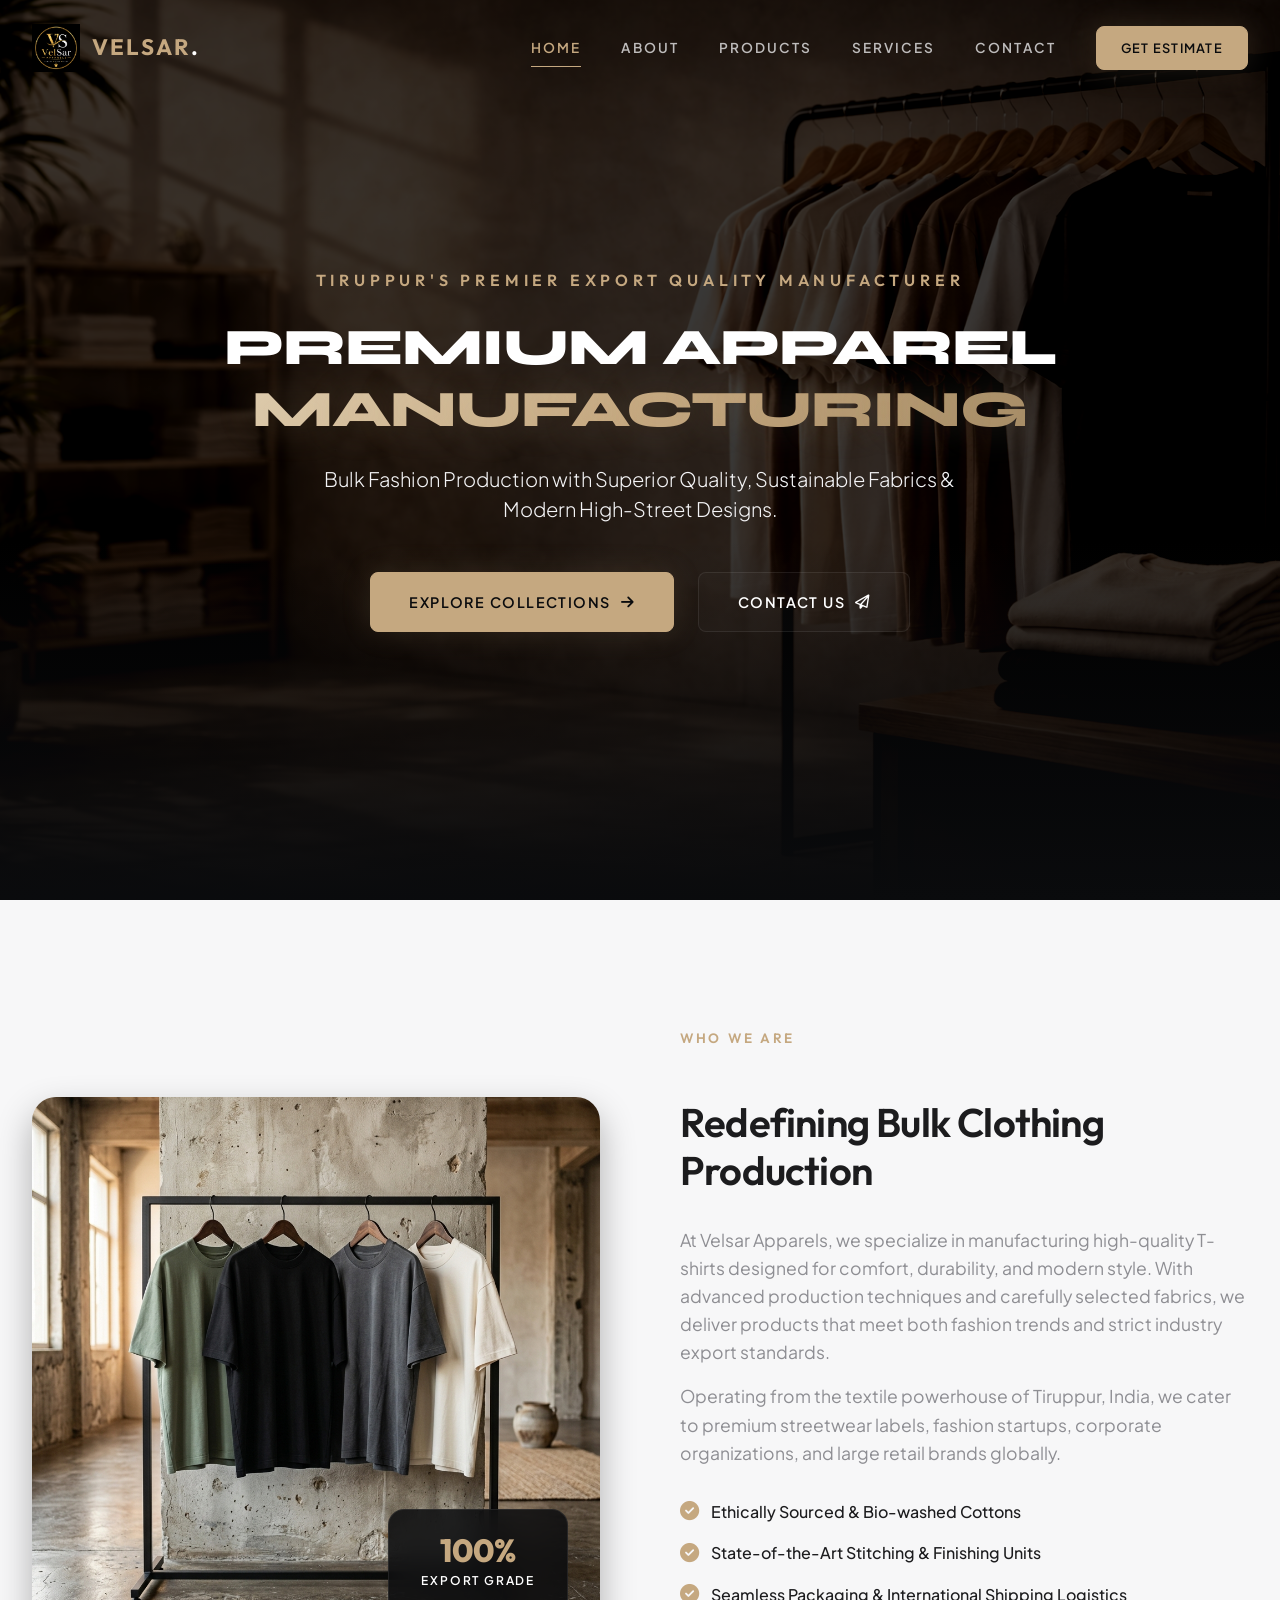
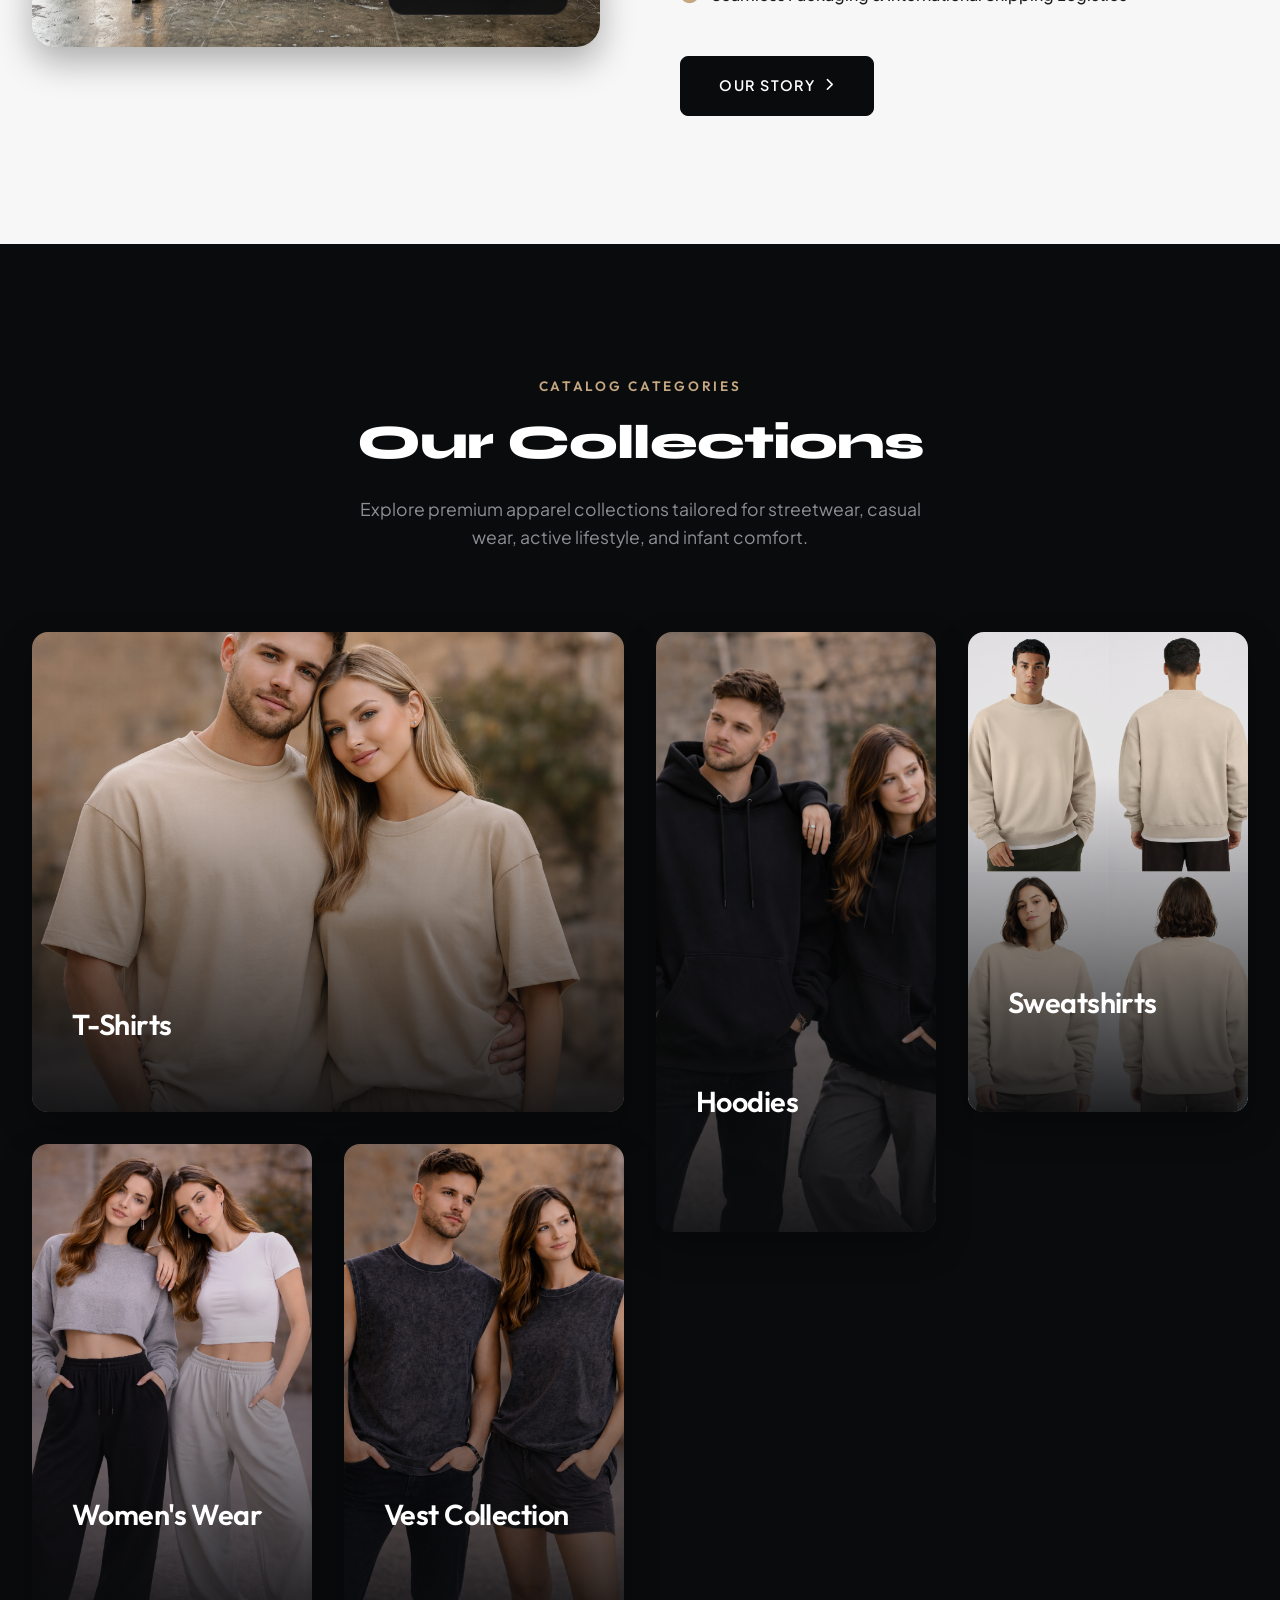
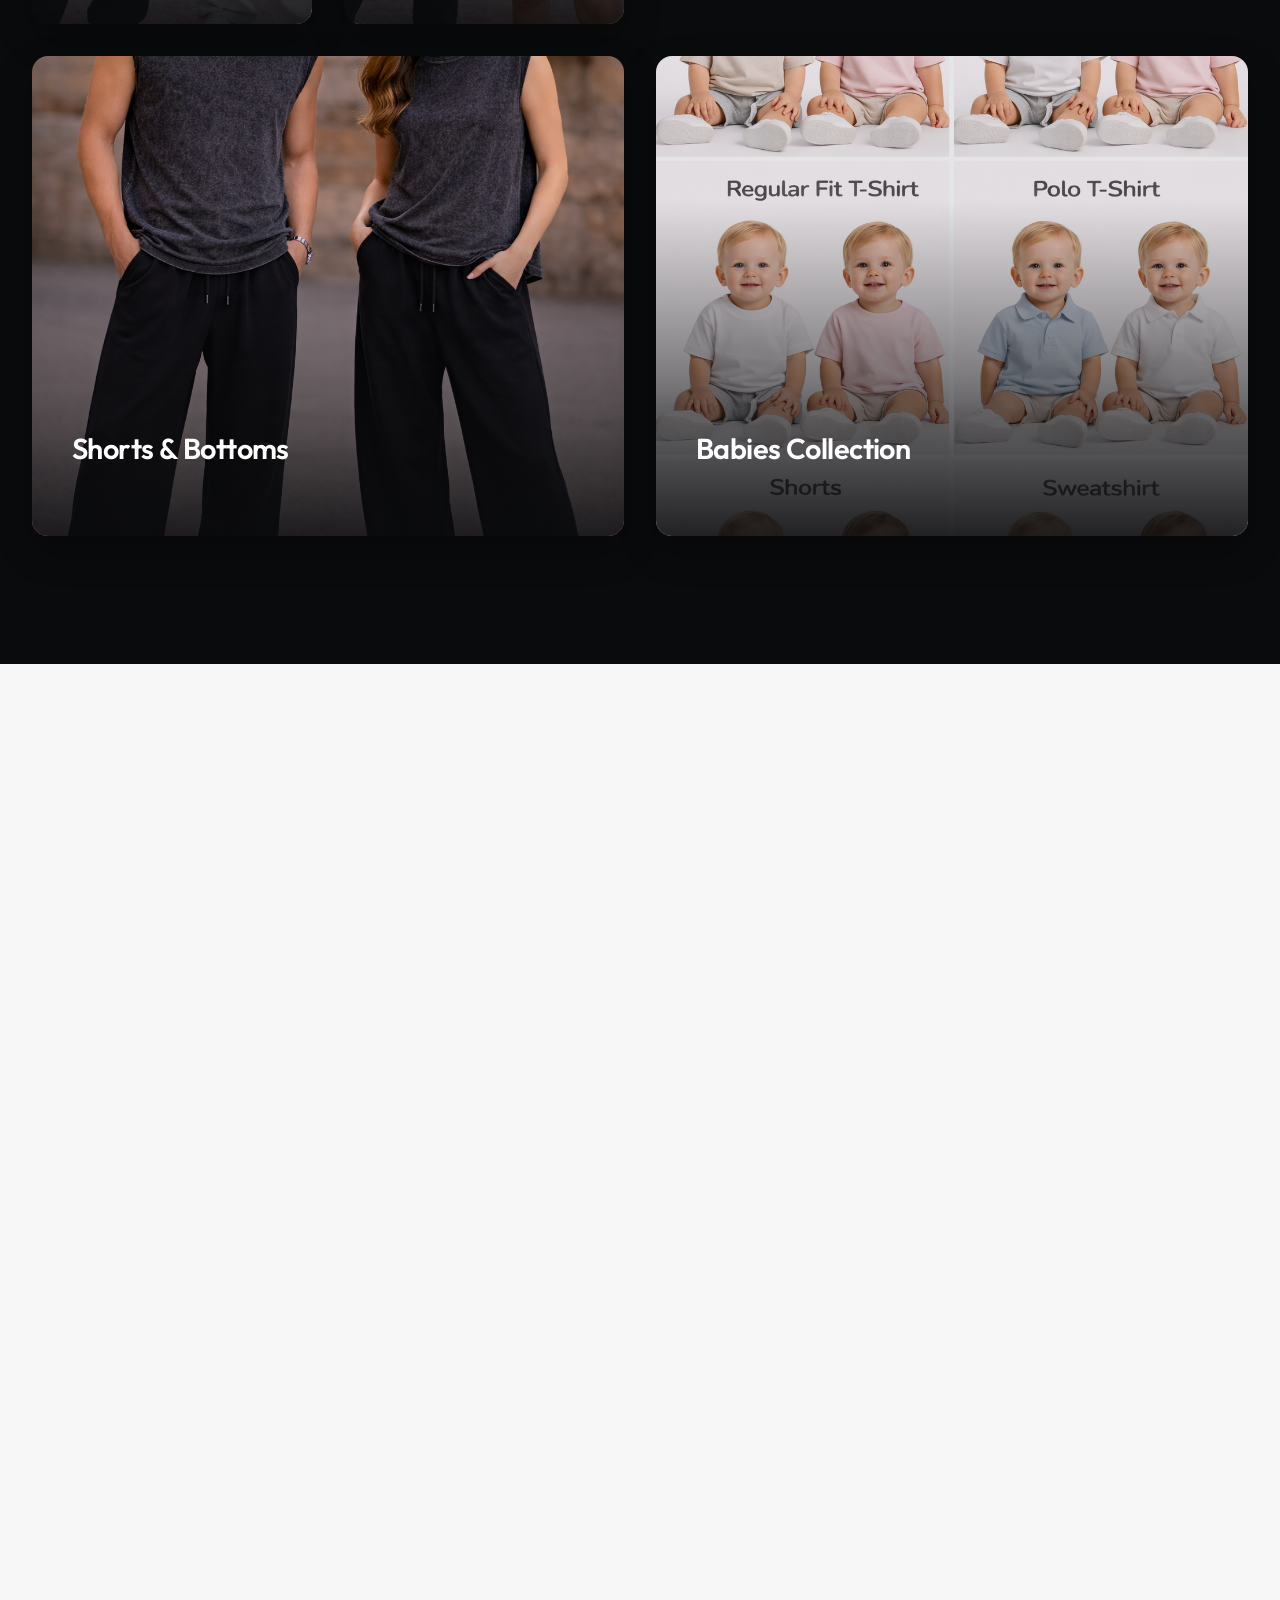
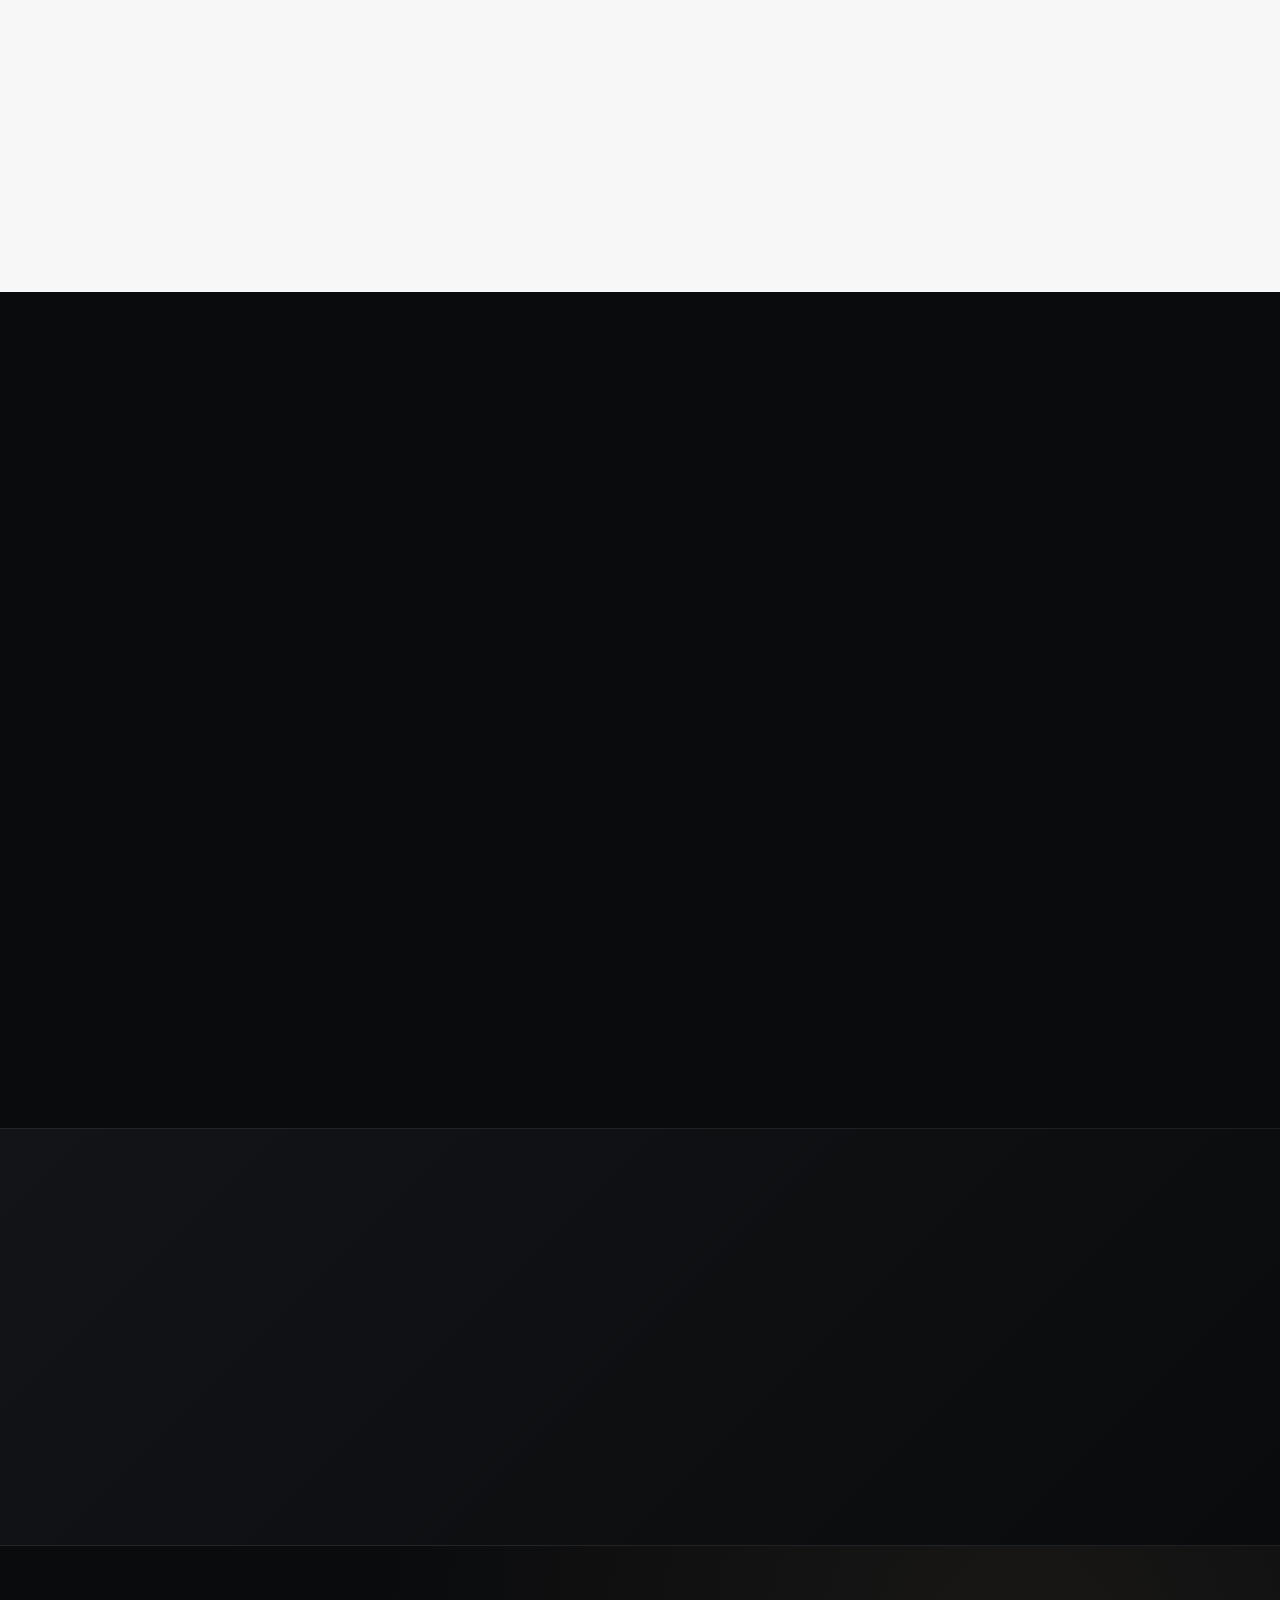
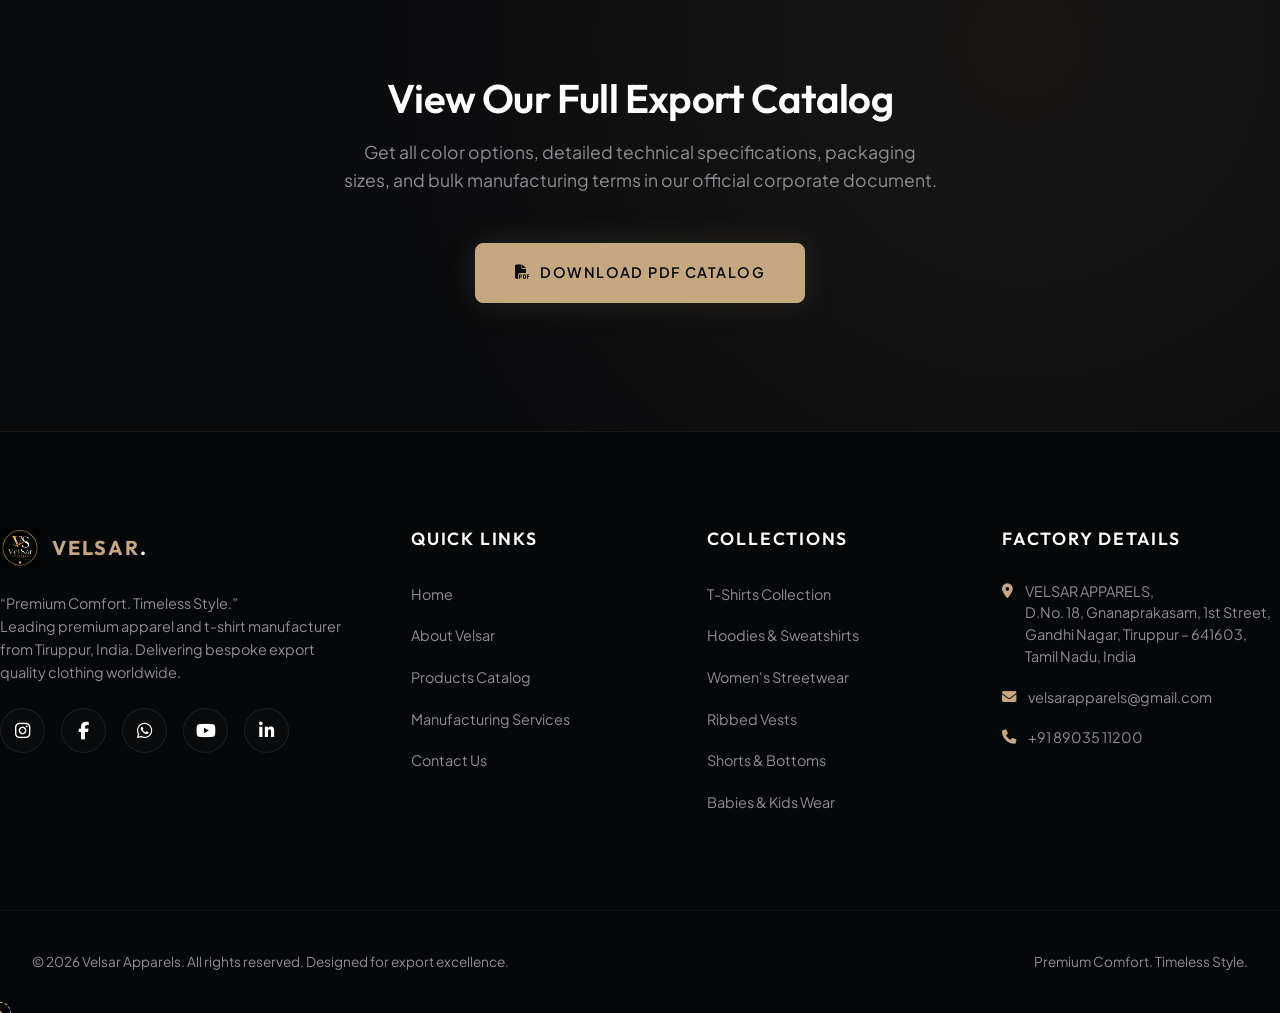
==== index.html @ ad9260f4 "Update precise Google Maps coordinates, embed custom maps pin, and inject LocalBusiness JSON-LD stru" ====
<!DOCTYPE html>
<html lang="en">
<head>
  <meta charset="UTF-8">
  <meta name="viewport" content="width=device-width, initial-scale=1.0">
  <title>Velsar Apparels | Premium T-Shirt & Apparel Manufacturer Tiruppur</title>
  <!-- SEO Meta Tags -->
  <meta name="description" content="Velsar Apparels is a premium apparel and T-Shirt manufacturer located at Gandhi Nagar, Tiruppur, India. High-quality custom clothing manufacturing, bulk streetwear, and export garments from our Tiruppur factory floor at D.No. 18, Gnanaprakasam, 1st Street.">
  <meta name="keywords" content="Velsar Apparels, apparel manufacturer Tiruppur, Gandhi Nagar Tiruppur garment factory, Gnanaprakasam 1st Street clothing production, custom t-shirt manufacturer, bulk clothing production, garment export India, streetwear manufacturer, corporate uniforms">
  
  <!-- OpenGraph Social SEO Meta Tags -->
  <meta property="og:title" content="Velsar Apparels | Premium T-Shirt & Apparel Manufacturer Tiruppur">
  <meta property="og:description" content="Velsar Apparels is a premium apparel and T-Shirt manufacturer located at D.No. 18, Gnanaprakasam, 1st Street, Gandhi Nagar, Tiruppur, Tamil Nadu. Specializing in custom clothing manufacturing, bulk streetwear, and export-grade garments.">
  <meta property="og:type" content="website">
  <meta property="og:url" content="https://velsarapparels.com/index.html">
  <meta property="og:image" content="Logo.png">
  <meta property="og:site_name" content="Velsar Apparels">
  <!-- Twitter Card properties -->
  <meta name="twitter:card" content="summary_large_image">
  <meta name="twitter:title" content="Velsar Apparels | Premium T-Shirt & Apparel Manufacturer Tiruppur">
  <meta name="twitter:description" content="Premium T-Shirt & Apparel Manufacturer in Gandhi Nagar, Tiruppur, Tamil Nadu, India. Specializing in bulk streetwear, custom corporate wear, and worldwide exports.">
  <meta name="twitter:image" content="Logo.png">
  
  <!-- Favicon placeholder (can be updated to Logo.png) -->
  <link rel="icon" type="image/png" href="Logo.png">
  
  <!-- FontAwesome Icons -->
  <link rel="stylesheet" href="https://cdnjs.cloudflare.com/ajax/libs/font-awesome/6.4.0/css/all.min.css">
  
  <!-- Master Stylesheet -->
  <link rel="stylesheet" href="style.css">
  <!-- Structured Local Business Data for High Search Friendliness -->
  <script type="application/ld+json">
  {
    "@context": "https://schema.org",
    "@type": "ClothingStore",
    "name": "Velsar Apparels",
    "image": "https://velsarapparels.com/Logo.png",
    "@id": "https://velsarapparels.com/#store",
    "url": "https://velsarapparels.com",
    "telephone": "+918903511200",
    "priceRange": "$$",
    "address": {
      "@type": "PostalAddress",
      "streetAddress": "D.No. 18, Gnanaprakasam, 1st Street, Gandhi Nagar",
      "addressLocality": "Tiruppur",
      "addressRegion": "Tamil Nadu",
      "postalCode": "641603",
      "addressCountry": "IN"
    },
    "geo": {
      "@type": "GeoCoordinates",
      "latitude": 11.115169,
      "longitude": 77.323784
    },
    "openingHoursSpecification": {
      "@type": "OpeningHoursSpecification",
      "dayOfWeek": [
        "Monday",
        "Tuesday",
        "Wednesday",
        "Thursday",
        "Friday",
        "Saturday"
      ],
      "opens": "09:00",
      "closes": "19:00"
    }
  }
  </script>
</head>
<body>

  <!-- 1. FULL-SCREEN PRELOADER -->
  <div id="preloader">
    <div class="preloader-panel p-top-left"></div>
    <div class="preloader-panel p-top-right"></div>
    <div class="preloader-panel p-bottom-left"></div>
    <div class="preloader-panel p-bottom-right"></div>
    <div class="preloader-content">
      <div class="scissor-loader-container">
        <div class="stitch-line"></div>
        <div class="scissor-wrapper">
          <svg class="loader-scissor-svg" viewBox="0 0 100 100" width="80" height="80">
            <g class="scissor-group">
              <!-- Top Blade with loop -->
              <g class="blade-top">
                <path d="M 10 50 L 80 40 L 90 43 L 80 46 Z" fill="var(--accent)" />
                <circle cx="20" cy="65" r="10" stroke="var(--accent)" stroke-width="3" fill="none" />
                <path d="M 20 55 L 10 50" stroke="var(--accent)" stroke-width="3" />
              </g>
              <!-- Bottom Blade with loop -->
              <g class="blade-bottom">
                <path d="M 10 50 L 80 60 L 90 57 L 80 54 Z" fill="var(--accent)" />
                <circle cx="20" cy="35" r="10" stroke="var(--accent)" stroke-width="3" fill="none" />
                <path d="M 20 45 L 10 50" stroke="var(--accent)" stroke-width="3" />
              </g>
              <!-- Joint screw -->
              <circle cx="45" cy="50" r="3" fill="#fff" />
            </g>
          </svg>
        </div>
      </div>
      <div class="loader-text">Velsar Apparels</div>
    </div>
  </div>

  <!-- 2. STICKY GLASSMORPHISM NAVBAR -->
  <header class="header">
    <div class="container navbar">
      <a href="index.html" class="logo-container" id="nav-logo-link">
        <img class="logo-img" src="Logo.png" alt="Velsar Apparels Logo">
        <span class="logo-text">VELSAR<span>.</span></span>
      </a>
      
      <!-- Nav Menu Center/Right -->
      <nav class="nav-menu" id="navigation-drawer">
        <a href="index.html" class="nav-link">Home</a>
        <a href="about.html" class="nav-link">About</a>
        <a href="products.html" class="nav-link">Products</a>
        <a href="services.html" class="nav-link">Services</a>
        <a href="contact.html" class="nav-link">Contact</a>
        <div class="nav-cta">
          <a href="contact.html" class="btn btn-primary">Get Estimate</a>
        </div>
      </nav>
      
      <!-- Hamburger Menu for Mobile -->
      <button class="hamburger" aria-label="Toggle Navigation menu" id="hamburger-menu-btn">
        <span></span>
        <span></span>
        <span></span>
      </button>
    </div>
  </header>

  <!-- 3. HERO SECTION -->
  <section class="hero" id="home-hero">
    <div class="hero-bg"></div>
    <div class="hero-overlay"></div>
    
    <div class="container hero-content-wrapper">
      <span class="hero-tag">Tiruppur's Premier Export Quality Manufacturer</span>
      <h1 class="hero-title">
        <span class="hero-line reveal-line-1">Premium Apparel</span>
        <span class="hero-line reveal-line-2 accent-glow">Manufacturing</span>
      </h1>
      <p class="hero-desc">Bulk Fashion Production with Superior Quality, Sustainable Fabrics & Modern High-Street Designs.</p>
      
      <div class="hero-buttons">
        <a href="products.html" class="btn btn-primary">Explore Collections <i class="fas fa-arrow-right"></i></a>
        <a href="contact.html" class="btn btn-secondary">Contact Us <i class="far fa-paper-plane"></i></a>
      </div>
    </div>
  </section>

  <!-- 4. COMPANY INTRODUCTION SECTION -->
  <section class="section-padding bg-light-section" id="intro-section">
    <div class="container">
      <div class="intro-grid">
        
        <!-- Left Side Image Slideshow -->
        <div class="intro-image-wrapper reveal reveal-slide-left" id="intro-image-container">
          <div class="slideshow-container">
            <img class="slide-img active" src="Shoot/Fabrics.png" alt="Premium Cottons & Fabrics">
            <img class="slide-img" src="Shoot/Model 1.png" alt="Finished Streetwear Custom Apparels">
            <img class="slide-img" src="Shoot/First Page.png" alt="Velsar Premium Clothing Showcase">
          </div>
          <div class="intro-badge" style="z-index: 10;">
            <div class="intro-badge-num">100%</div>
            <div class="intro-badge-lbl">Export Grade</div>
          </div>
        </div>
        
        <!-- Right Side Text Content -->
        <div class="intro-content reveal reveal-slide-right reveal-delay-2" id="intro-text-container">
          <span class="section-subtitle">Who We Are</span>
          <h2 class="intro-title" style="color: var(--text-dark);">Redefining Bulk Clothing Production</h2>
          <p class="intro-desc">
            At Velsar Apparels, we specialize in manufacturing high-quality T-shirts designed for comfort, durability, and modern style. With advanced production techniques and carefully selected fabrics, we deliver products that meet both fashion trends and strict industry export standards.
          </p>
          <p class="intro-desc" style="margin-top: -1rem;">
            Operating from the textile powerhouse of Tiruppur, India, we cater to premium streetwear labels, fashion startups, corporate organizations, and large retail brands globally.
          </p>
          
          <div class="intro-bullet-list">
            <div class="intro-bullet-item"><i class="fas fa-circle-check"></i> Ethically Sourced & Bio-washed Cottons</div>
            <div class="intro-bullet-item"><i class="fas fa-circle-check"></i> State-of-the-Art Stitching & Finishing Units</div>
            <div class="intro-bullet-item"><i class="fas fa-circle-check"></i> Seamless Packaging & International Shipping Logistics</div>
          </div>
          
          <div style="margin-top: 1rem;">
            <a href="about.html" class="btn btn-light">Our Story <i class="fas fa-chevron-right" style="font-size: 0.8rem;"></i></a>
          </div>
        </div>
        
      </div>
    </div>
  </section>

  <!-- 5. OUR COLLECTIONS SECTION -->
  <section class="section-padding" id="collections-section">
    <div class="container">
      <div class="section-title-wrapper reveal reveal-skew">
        <span class="section-subtitle">Catalog Categories</span>
        <h2 class="section-title">Our Collections</h2>
        <p class="section-desc">Explore premium apparel collections tailored for streetwear, casual wear, active lifestyle, and infant comfort.</p>
      </div>
      
      <div class="collections-grid">
        
        <!-- T-Shirts (Wide card) -->
        <div class="collection-card wide reveal reveal-scale reveal-delay-1" onclick="location.href='products.html?cat=t-shirts'" id="cat-card-tshirts">
          <img class="collection-card-img" src="Shoot/T Shirt Collection.png" alt="T-Shirt Collection">
          <div class="collection-card-overlay">
            <h3 class="collection-card-title">T-Shirts</h3>
            <span class="collection-card-sub">Oversized, Regular Fit, Acid Wash & Polos</span>
          </div>
        </div>
        
        <!-- Hoodies -->
        <div class="collection-card tall reveal reveal-scale reveal-delay-2" onclick="location.href='products.html?cat=hoodies'" id="cat-card-hoodies">
          <img class="collection-card-img" src="Shoot/Hoodies Collection.png" alt="Premium Hoodies">
          <div class="collection-card-overlay">
            <h3 class="collection-card-title">Hoodies</h3>
            <span class="collection-card-sub">Oversized Heavyweight & Zipper Styles</span>
          </div>
        </div>
        
        <!-- Sweatshirts -->
        <div class="collection-card reveal reveal-scale reveal-delay-3" onclick="location.href='products.html?cat=sweatshirts'" id="cat-card-sweatshirts">
          <img class="collection-card-img" src="Shoot/Oversize Sweatshirt.png" alt="Crewneck Sweatshirts">
          <div class="collection-card-overlay">
            <h3 class="collection-card-title">Sweatshirts</h3>
            <span class="collection-card-sub">Oversized French Terry Crewnecks</span>
          </div>
        </div>
        
        <!-- Women's Wear -->
        <div class="collection-card reveal reveal-scale reveal-delay-1" onclick="location.href='products.html?cat=women'" id="cat-card-women">
          <img class="collection-card-img" src="Shoot/Girls Collection.png" alt="Women's High Fashion">
          <div class="collection-card-overlay">
            <h3 class="collection-card-title">Women's Wear</h3>
            <span class="collection-card-sub">Crop Sweatshirts, Tops & Vests</span>
          </div>
        </div>
        
        <!-- Vest Collection -->
        <div class="collection-card reveal reveal-scale reveal-delay-2" onclick="location.href='products.html?cat=vest'" id="cat-card-vest">
          <img class="collection-card-img" src="Shoot/Vest Collection.png" alt="Knit Athletic Vests">
          <div class="collection-card-overlay">
            <h3 class="collection-card-title">Vest Collection</h3>
            <span class="collection-card-sub">Regular Rib & Washed Tank-Tops</span>
          </div>
        </div>
        
        <!-- Shorts & Bottoms -->
        <div class="collection-card wide reveal reveal-scale reveal-delay-3" onclick="location.href='products.html?cat=bottoms'" id="cat-card-bottoms">
          <img class="collection-card-img" src="Shoot/Pant Collection.png" alt="Shorts & Bottoms">
          <div class="collection-card-overlay">
            <h3 class="collection-card-title">Shorts & Bottoms</h3>
            <span class="collection-card-sub">Loopback Terry Shorts & Comfort Joggers</span>
          </div>
        </div>
        
        <!-- Babies Collection (Wide card for balance) -->
        <div class="collection-card wide reveal reveal-scale reveal-delay-1" onclick="location.href='products.html?cat=babies'" id="cat-card-babies">
          <img class="collection-card-img" src="Shoot/Babies Collection.png" alt="Organic Baby Apparel">
          <div class="collection-card-overlay">
            <h3 class="collection-card-title">Babies Collection</h3>
            <span class="collection-card-sub">Hyper-Soft Organic T-Shirts & Shorts</span>
          </div>
        </div>
        
      </div>
    </div>
  </section>

  <!-- 6. WHY VELSAR SECTION -->
  <section class="section-padding bg-light-section" id="why-velsar-section">
    <div class="container">
      <div class="section-title-wrapper reveal reveal-skew">
        <span class="section-subtitle">Manufacturing Strengths</span>
        <h2 class="section-title" style="color: var(--text-dark);">Why Velsar Apparels?</h2>
        <p class="section-desc">We combine advanced technical machinery with highly skilled craftsmanship to offer industry-leading apparel manufacturing.</p>
      </div>
      
      <div class="why-grid">
        
        <!-- Card 1 -->
        <div class="why-card reveal reveal-slide-left reveal-delay-1">
          <div class="why-icon-box"><i class="fas fa-leaf"></i></div>
          <h3 class="why-card-title">Premium Fabric Sourcing</h3>
          <p class="why-card-desc">100% organic cotton, premium carded cotton, and specialty fabric blends built for premium textures and comfort.</p>
        </div>
        
        <!-- Card 2 -->
        <div class="why-card reveal reveal-slide-right reveal-delay-2">
          <div class="why-icon-box"><i class="fas fa-shield-halved"></i></div>
          <h3 class="why-card-title">Strict Quality Checks</h3>
          <p class="why-card-desc">Every piece undergoes visual audits, seam inspections, weight logs, and wash-cycle shrinking metrics.</p>
        </div>
        
        <!-- Card 3 -->
        <div class="why-card reveal reveal-slide-left reveal-delay-3">
          <div class="why-icon-box"><i class="fas fa-boxes-stacked"></i></div>
          <h3 class="why-card-title">Reliable Bulk Production</h3>
          <p class="why-card-desc">Equipped to handle hundreds of thousands of pieces monthly, scaling smoothly to meet extreme bulk client demands.</p>
        </div>
        
        <!-- Card 4 -->
        <div class="why-card reveal reveal-slide-right reveal-delay-4">
          <div class="why-icon-box"><i class="fas fa-tag"></i></div>
          <h3 class="why-card-title">Transparent Pricing</h3>
          <p class="why-card-desc">Direct factory costing structures. Honest metrics with no hidden fees, giving global brands real cost efficiency.</p>
        </div>
        
        <!-- Card 5 -->
        <div class="why-card reveal reveal-slide-left reveal-delay-1">
          <div class="why-icon-box"><i class="far fa-clock"></i></div>
          <h3 class="why-card-title">On-Time Delivery</h3>
          <p class="why-card-desc">Highly optimized production scheduling keeps deadlines locked. Dedicated global logistics support for exports.</p>
        </div>
        
        <!-- Card 6 -->
        <div class="why-card reveal reveal-slide-right reveal-delay-2">
          <div class="why-icon-box"><i class="fas fa-headset"></i></div>
          <h3 class="why-card-title">Strong Customer Support</h3>
          <p class="why-card-desc">Real-time status updates on sample approvals, production progress, and dispatch metrics via chat or call.</p>
        </div>
        
        <!-- Card 7 -->
        <div class="why-card reveal reveal-slide-left reveal-delay-3">
          <div class="why-icon-box"><i class="fas fa-globe"></i></div>
          <h3 class="why-card-title">Export Capability</h3>
          <p class="why-card-desc">Export-certified processes, international customs documentation, packing compliance, and global air/ocean freight.</p>
        </div>
        
        <!-- Card 8 -->
        <div class="why-card reveal reveal-slide-right reveal-delay-4">
          <div class="why-icon-box"><i class="fas fa-scissors"></i></div>
          <h3 class="why-card-title">Custom Manufacturing</h3>
          <p class="why-card-desc">From pattern drafting, special washes, and custom specs to neck tags, woven tags, and customized print designs.</p>
        </div>
        
      </div>
    </div>
  </section>

  <!-- 7. WHO WE WORK WITH SECTION -->
  <section class="section-padding" id="partners-section">
    <div class="container">
      <div class="section-title-wrapper reveal reveal-skew">
        <span class="section-subtitle">Target Industries</span>
        <h2 class="section-title">Who We Work With</h2>
        <p class="section-desc">We serve as the trusted backend production partner for diverse businesses globally, handling supply chains seamlessly.</p>
      </div>
      
      <div class="client-grid">
        
        <!-- Client 1 -->
        <div class="client-card reveal reveal-scale reveal-delay-1">
          <div class="client-icon"><i class="fas fa-shirt"></i></div>
          <h4 class="client-name">Fashion Startups</h4>
          <p class="client-desc">Low MOQ starting options help budding brands launch premium lines with minimal capital.</p>
        </div>
        
        <!-- Client 2 -->
        <div class="client-card reveal reveal-scale reveal-delay-2">
          <div class="client-icon"><i class="fas fa-fire"></i></div>
          <h4 class="client-name">Streetwear Labels</h4>
          <p class="client-desc">Heavy GSM, drop shoulders, boxy streetwear cuts, acid wash finishes, and puff printing finishes.</p>
        </div>
        
        <!-- Client 3 -->
        <div class="client-card reveal reveal-scale reveal-delay-3">
          <div class="client-icon"><i class="fas fa-briefcase"></i></div>
          <h4 class="client-name">Corporate Brands</h4>
          <p class="client-desc">High-grade customized polo t-shirts and uniforms with premium custom embroidery logos.</p>
        </div>
        
        <!-- Client 4 -->
        <div class="client-card reveal reveal-scale reveal-delay-4">
          <div class="client-icon"><i class="fas fa-cart-shopping"></i></div>
          <h4 class="client-name">E-commerce Brands</h4>
          <p class="client-desc">Consistent export standards, barcode compliance, poly-bagged items ready to scan and store.</p>
        </div>
        
        <!-- Client 5 -->
        <div class="client-card reveal reveal-scale reveal-delay-5">
          <div class="client-icon"><i class="fas fa-bag-shopping"></i></div>
          <h4 class="client-name">Merchandise Sellers</h4>
          <p class="client-desc">Band tees, promotional events, retail lines, and customized prints engineered for large volumes.</p>
        </div>
        
        <!-- Client 6 -->
        <div class="client-card reveal reveal-scale reveal-delay-6">
          <div class="client-icon"><i class="fas fa-calendar-check"></i></div>
          <h4 class="client-name">Event Organizers</h4>
          <p class="client-desc">Short turn-around times and batch printing services for corporate marathons, music festivals, and sports events.</p>
        </div>
        
      </div>
    </div>
  </section>

  <!-- 8. STATS COUNTER SECTION -->
  <section class="section-padding stats" id="stats-section">
    <div class="container">
      <div class="stats-grid">
        
        <!-- Stat 1 -->
        <div class="stat-card reveal reveal-scale reveal-delay-1">
          <div class="stat-number" data-target="50" data-suffix="+">0</div>
          <div class="stat-label">Fabric Colours</div>
        </div>
        
        <!-- Stat 2 -->
        <div class="stat-card reveal reveal-scale reveal-delay-2">
          <div class="stat-number" data-target="100" data-suffix=" pcs">0</div>
          <div class="stat-label">MOQ Starting</div>
        </div>
        
        <!-- Stat 3 -->
        <div class="stat-card reveal reveal-scale reveal-delay-3">
          <div class="stat-number" data-target="90" data-suffix="+">0</div>
          <div class="stat-label">French Terry Colours</div>
        </div>
        
        <!-- Stat 4 -->
        <div class="stat-card reveal reveal-scale reveal-delay-4">
          <div class="stat-number" data-target="100" data-suffix="%">0</div>
          <div class="stat-label">Worldwide Shipping</div>
        </div>
        
        <!-- Stat 5 -->
        <div class="stat-card reveal reveal-scale reveal-delay-5">
          <div class="stat-number" data-target="1000" data-suffix="+">0</div>
          <div class="stat-label">Bulk Orders Done</div>
        </div>
        
      </div>
    </div>
  </section>
 
  <!-- 9. DOWNLOAD CATALOG CTA -->
  <section class="section-padding" style="background: radial-gradient(circle at 80% 20%, rgba(197, 168, 128, 0.08) 0%, transparent 60%); text-align: center;">
    <div class="container reveal reveal-skew">
      <h2 style="font-size: 2.5rem; color: var(--text-white); margin-bottom: 1rem;">View Our Full Export Catalog</h2>
      <p style="color: var(--text-muted); max-width: 600px; margin: 0 auto 3rem; font-size: 1.1rem;">
        Get all color options, detailed technical specifications, packaging sizes, and bulk manufacturing terms in our official corporate document.
      </p>
      <a href="Catalog.pdf" download class="btn btn-primary btn-lg">
        <i class="fas fa-file-pdf"></i> Download PDF Catalog
      </a>
    </div>
  </section>

  <!-- 10. SHARED FOOTER -->
  <footer class="footer">
    <div class="container footer-top">
      <div class="footer-grid">
        
        <!-- Col 1: Brand Info -->
        <div class="footer-about">
          <a href="index.html" class="footer-logo-container">
            <img class="footer-logo-img" src="Logo.png" alt="Velsar Footer Logo">
            <span class="footer-logo-text">VELSAR<span>.</span></span>
          </a>
          <p class="footer-desc">
            “Premium Comfort. Timeless Style.”<br>
            Leading premium apparel and t-shirt manufacturer from Tiruppur, India. Delivering bespoke export quality clothing worldwide.
          </p>
          <div class="social-links">
            <a class="social-icon" href="https://instagram.com" target="_blank" aria-label="Instagram profile"><i class="fab fa-instagram"></i></a>
            <a class="social-icon" href="https://facebook.com" target="_blank" aria-label="Facebook page"><i class="fab fa-facebook-f"></i></a>
            <a class="social-icon" href="https://wa.me/918903511200" target="_blank" aria-label="WhatsApp chat"><i class="fab fa-whatsapp"></i></a>
            <a class="social-icon" href="https://youtube.com" target="_blank" aria-label="YouTube channel"><i class="fab fa-youtube"></i></a>
            <a class="social-icon" href="https://linkedin.com" target="_blank" aria-label="LinkedIn page"><i class="fab fa-linkedin-in"></i></a>
          </div>
        </div>
        
        <!-- Col 2: Navigation Links -->
        <div>
          <h4 class="footer-title">Quick Links</h4>
          <ul class="footer-links">
            <li><a href="index.html" class="footer-link">Home</a></li>
            <li><a href="about.html" class="footer-link">About Velsar</a></li>
            <li><a href="products.html" class="footer-link">Products Catalog</a></li>
            <li><a href="services.html" class="footer-link">Manufacturing Services</a></li>
            <li><a href="contact.html" class="footer-link">Contact Us</a></li>
          </ul>
        </div>
        
        <!-- Col 3: Collections links -->
        <div>
          <h4 class="footer-title">Collections</h4>
          <ul class="footer-links">
            <li><a href="products.html?cat=t-shirts" class="footer-link">T-Shirts Collection</a></li>
            <li><a href="products.html?cat=hoodies" class="footer-link">Hoodies & Sweatshirts</a></li>
            <li><a href="products.html?cat=women" class="footer-link">Women's Streetwear</a></li>
            <li><a href="products.html?cat=vest" class="footer-link">Ribbed Vests</a></li>
            <li><a href="products.html?cat=bottoms" class="footer-link">Shorts & Bottoms</a></li>
            <li><a href="products.html?cat=babies" class="footer-link">Babies & Kids Wear</a></li>
          </ul>
        </div>
        
        <!-- Col 4: Contact details -->
        <div>
          <h4 class="footer-title">Factory Details</h4>
          <div class="footer-contact-item">
            <i class="fas fa-location-dot"></i>
            <span>VELSAR APPARELS,<br>D.No. 18, Gnanaprakasam, 1st Street,<br>Gandhi Nagar, Tiruppur – 641603,<br>Tamil Nadu, India</span>
          </div>
          <div class="footer-contact-item">
            <i class="fas fa-envelope"></i>
            <a href="mailto:velsarapparels@gmail.com" style="color: inherit; word-break: break-all;">velsarapparels@gmail.com</a>
          </div>
          <div class="footer-contact-item">
            <i class="fas fa-phone"></i>
            <span>+91 89035 11200</span>
          </div>
        </div>
        
      </div>
    </div>
    
    <!-- Footer bottom copyright -->
    <div class="footer-bottom">
      <div class="container footer-bottom-flex">
        <p>&copy; 2026 Velsar Apparels. All rights reserved. Designed for export excellence.</p>
        <p>Premium Comfort. Timeless Style.</p>
      </div>
    </div>
  </footer>

  <!-- 11. SCROLL-TO-TOP BUTTON -->
  <a class="scroll-top-btn" href="#top" aria-label="Scroll back to top" id="scroll-to-top-button">
    <i class="fas fa-chevron-up"></i>
  </a>

  <!-- Main JavaScript File -->
  <script src="main.js"></script>
</body>
</html>
---- style.css ----
@import url('https://fonts.googleapis.com/css2?family=Syne:wght@700;800&family=Outfit:wght@300;400;500;600;700;800&family=Plus+Jakarta+Sans:wght@300;400;500;600;700&display=swap');

/* --- CUSTOM VARIABLES --- */
:root {
  --primary-dark: #0A0B0D;
  --secondary-dark: #121417;
  --tertiary-dark: #1C1E22;
  --accent: #C5A880;
  --accent-light: #DFCDAF;
  --accent-dark: #A58B65;
  --text-white: #FFFFFF;
  --text-light: #F4F4F6;
  --text-muted: #8E8E93;
  --text-dark: #1C1C1E;
  --text-dark-muted: #636366;
  --light-bg: #F7F7F8;
  --light-card: #FFFFFF;
  
  --border-glass: rgba(255, 255, 255, 0.08);
  --border-light: rgba(0, 0, 0, 0.06);
  --bg-glass: rgba(255, 255, 255, 0.02);
  --bg-glass-active: rgba(255, 255, 255, 0.06);
  
  --font-headings: 'Outfit', sans-serif;
  --font-body: 'Plus Jakarta Sans', sans-serif;
  --font-display: 'Syne', sans-serif;
  
  --transition-smooth: all 0.5s cubic-bezier(0.16, 1, 0.3, 1);
  --transition-fast: all 0.25s ease;
  
  --shadow-subtle: 0 10px 30px rgba(0, 0, 0, 0.03);
  --shadow-card: 0 15px 35px rgba(0, 0, 0, 0.3);
  --shadow-light: 0 10px 40px rgba(0, 0, 0, 0.05);
  --shadow-glow: 0 0 30px rgba(197, 168, 128, 0.15);
  
  --border-radius-sm: 8px;
  --border-radius-md: 16px;
  --border-radius-lg: 24px;
  --border-radius-full: 9999px;
  
  --max-width: 1400px;
}

/* --- RESET & BASE STYLES --- */
*, *::before, *::after {
  box-sizing: border-box;
  margin: 0;
  padding: 0;
}

html {
  scroll-behavior: smooth;
  font-size: 16px;
  -webkit-text-size-adjust: 100%;
}

body {
  background-color: var(--primary-dark);
  color: var(--text-light);
  font-family: var(--font-body);
  line-height: 1.6;
  overflow-x: hidden;
}

h1, h2, h3, h4, h5, h6 {
  font-family: var(--font-headings);
  font-weight: 600;
  letter-spacing: -0.02em;
  line-height: 1.2;
}

a {
  color: inherit;
  text-decoration: none;
  transition: var(--transition-fast);
}

img {
  max-width: 100%;
  height: auto;
  display: block;
  object-fit: cover;
}

button, input, textarea, select {
  font-family: inherit;
  background: none;
  border: none;
  outline: none;
}

ul {
  list-style: none;
}

/* --- SCROLLBAR --- */
::-webkit-scrollbar {
  width: 8px;
}
::-webkit-scrollbar-track {
  background: var(--primary-dark);
}
::-webkit-scrollbar-thumb {
  background: var(--tertiary-dark);
  border-radius: var(--border-radius-full);
  border: 2px solid var(--primary-dark);
}
::-webkit-scrollbar-thumb:hover {
  background: var(--accent);
}

/* --- PRELOADER (Dynamic Sewing Scissor & Quad Fabric Split Transitions) --- */
#preloader {
  position: fixed;
  top: 0;
  left: 0;
  width: 100%;
  height: 100%;
  z-index: 99999;
  display: flex;
  justify-content: center;
  align-items: center;
  flex-direction: column;
  background: transparent;
  pointer-events: none;
  transition: opacity 0.8s ease, visibility 0.8s ease;
}
.preloader-panel {
  position: absolute;
  background: var(--primary-dark);
  z-index: -1;
  transition: transform 1.2s cubic-bezier(0.77, 0, 0.175, 1);
  pointer-events: auto;
}

/* CURTAINS STYLE (Horizontal Seam Split) */
#preloader.style-curtains .p-top-left {
  top: 0;
  left: 0;
  width: 50%;
  height: 100%;
  border-right: 1px dashed rgba(197, 168, 128, 0.12);
}
#preloader.style-curtains .p-top-right {
  top: 0;
  right: 0;
  width: 50%;
  height: 100%;
  border-left: 1px dashed rgba(197, 168, 128, 0.12);
}
#preloader.style-curtains .p-bottom-left,
#preloader.style-curtains .p-bottom-right {
  display: none;
}

/* Curtains Dismissal */
#preloader.style-curtains.active .p-top-left {
  transform: translateX(-100%);
}
#preloader.style-curtains.active .p-top-right {
  transform: translateX(100%);
}

/* CRISS-CROSS STYLE (Diagonal Cutting Shear Split) */
#preloader.style-crisscross .p-top-left {
  top: 0;
  left: 0;
  width: 50%;
  height: 50%;
  border-right: 1px dashed rgba(197, 168, 128, 0.12);
  border-bottom: 1px dashed rgba(197, 168, 128, 0.12);
}
#preloader.style-crisscross .p-top-right {
  top: 0;
  right: 0;
  width: 50%;
  height: 50%;
  border-left: 1px dashed rgba(197, 168, 128, 0.12);
  border-bottom: 1px dashed rgba(197, 168, 128, 0.12);
}
#preloader.style-crisscross .p-bottom-left {
  bottom: 0;
  left: 0;
  width: 50%;
  height: 50%;
  border-right: 1px dashed rgba(197, 168, 128, 0.12);
  border-top: 1px dashed rgba(197, 168, 128, 0.12);
}
#preloader.style-crisscross .p-bottom-right {
  bottom: 0;
  right: 0;
  width: 50%;
  height: 50%;
  border-left: 1px dashed rgba(197, 168, 128, 0.12);
  border-top: 1px dashed rgba(197, 168, 128, 0.12);
}

/* Criss-Cross Dismissal (Slides outwards diagonally with scissor shear tilt!) */
#preloader.style-crisscross.active .p-top-left {
  transform: translate(-100%, -100%) rotate(-5deg);
}
#preloader.style-crisscross.active .p-top-right {
  transform: translate(100%, -100%) rotate(5deg);
}
#preloader.style-crisscross.active .p-bottom-left {
  transform: translate(-100%, 100%) rotate(5deg);
}
#preloader.style-crisscross.active .p-bottom-right {
  transform: translate(100%, 100%) rotate(-5deg);
}

#preloader.active {
  opacity: 0;
  visibility: hidden;
  transition: opacity 0.8s ease 0.5s, visibility 0.8s ease 0.5s;
}

.preloader-content {
  display: flex;
  justify-content: center;
  align-items: center;
  flex-direction: column;
  gap: 20px;
  opacity: 1;
  transition: opacity 0.4s ease;
  z-index: 10;
}
#preloader.active .preloader-content {
  opacity: 0;
}

.scissor-loader-container {
  position: relative;
  width: 300px;
  height: 80px;
  display: flex;
  align-items: center;
  justify-content: flex-start;
}
.stitch-line {
  position: absolute;
  left: 0;
  width: 100%;
  height: 0;
  border-top: 2.5px dashed rgba(197, 168, 128, 0.4);
  z-index: 1;
}
.scissor-wrapper {
  position: absolute;
  left: 0;
  z-index: 2;
  transform: translateY(-2px);
  animation: scissorMove 2.8s cubic-bezier(0.4, 0, 0.2, 1) infinite;
}
.loader-scissor-svg {
  transform: scale(0.65);
}
.blade-top {
  transform-origin: 45px 50px;
  animation: cutTop 0.25s ease-in-out infinite alternate;
}
.blade-bottom {
  transform-origin: 45px 50px;
  animation: cutBottom 0.25s ease-in-out infinite alternate;
}

@keyframes cutTop {
  0% { transform: rotate(0deg); }
  100% { transform: rotate(20deg); }
}
@keyframes cutBottom {
  0% { transform: rotate(0deg); }
  100% { transform: rotate(-20deg); }
}
@keyframes scissorMove {
  0% {
    left: -20px;
    opacity: 0;
  }
  10% {
    left: 0px;
    opacity: 1;
  }
  85% {
    left: 240px;
    opacity: 1;
  }
  95% {
    left: 280px;
    opacity: 0;
  }
  100% {
    left: -20px;
    opacity: 0;
  }
}

.loader-text {
  font-family: var(--font-headings);
  letter-spacing: 0.3em;
  font-weight: 300;
  text-transform: uppercase;
  color: var(--accent);
  font-size: 0.85rem;
  animation: pulse 1.5s ease-in-out infinite;
}
@keyframes pulse {
  0%, 100% { opacity: 0.5; }
  50% { opacity: 1; }
}

/* --- UTILITY CLASSES --- */
.container {
  max-width: var(--max-width);
  margin: 0 auto;
  padding: 0 2rem;
}
.section-padding {
  padding: 8rem 0;
}
.section-title-wrapper {
  text-align: center;
  margin-bottom: 5rem;
  position: relative;
}
.section-subtitle {
  font-family: var(--font-headings);
  color: var(--accent);
  text-transform: uppercase;
  font-size: 0.85rem;
  font-weight: 600;
  letter-spacing: 0.2em;
  margin-bottom: 1rem;
  display: inline-block;
  position: relative;
}
.section-title {
  font-family: var(--font-display, 'Syne', var(--font-headings));
  font-size: 3rem;
  font-weight: 800;
  color: var(--text-white);
  margin-bottom: 1.5rem;
  text-transform: capitalize;
  letter-spacing: -0.02em;
}
.section-desc {
  max-width: 600px;
  margin: 0 auto;
  color: var(--text-muted);
  font-size: 1.1rem;
}
.text-accent {
  color: var(--accent) !important;
}
.bg-light-section {
  background-color: var(--light-bg);
  color: var(--text-dark) !important;
}
.bg-light-section .section-title {
  color: var(--text-dark);
}
.bg-light-section .section-desc {
  color: var(--text-dark-muted);
}

/* --- PREMIUM BUTTONS --- */
.btn {
  display: inline-flex;
  align-items: center;
  justify-content: center;
  gap: 10px;
  padding: 1.1rem 2.4rem;
  font-size: 0.9rem;
  font-weight: 600;
  letter-spacing: 0.1em;
  text-transform: uppercase;
  border-radius: var(--border-radius-sm);
  cursor: pointer;
  position: relative;
  overflow: hidden;
  transition: var(--transition-smooth);
}
.btn-primary {
  background: var(--accent);
  color: var(--primary-dark);
  border: 1px solid var(--accent);
  box-shadow: var(--shadow-glow);
}
.btn-primary::after {
  content: '';
  position: absolute;
  top: 0;
  left: -100%;
  width: 100%;
  height: 100%;
  background: linear-gradient(90deg, transparent, rgba(255, 255, 255, 0.2), transparent);
  transition: var(--transition-smooth);
}
.btn-primary:hover::after {
  left: 100%;
}
.btn-primary:hover {
  background: var(--text-white);
  border-color: var(--text-white);
  transform: translateY(-3px);
}
.btn-secondary {
  border: 1px solid var(--border-glass);
  color: var(--text-white);
  background: rgba(255, 255, 255, 0.02);
  backdrop-filter: blur(10px);
}
.btn-secondary:hover {
  background: var(--accent);
  color: var(--primary-dark);
  border-color: var(--accent);
  transform: translateY(-3px);
}
.btn-light {
  background: var(--primary-dark);
  color: var(--text-white);
  border: 1px solid var(--primary-dark);
}
.btn-light:hover {
  background: var(--accent);
  color: var(--primary-dark);
  border-color: var(--accent);
  transform: translateY(-3px);
}

/* --- STICKY GLASSMORPHISM NAVBAR --- */
.header {
  position: fixed;
  top: 0;
  left: 0;
  width: 100%;
  z-index: 1000;
  transition: var(--transition-smooth);
  border-bottom: 1px solid transparent;
}
.header.sticky {
  background: rgba(10, 11, 13, 0.95);
  backdrop-filter: blur(20px);
  -webkit-backdrop-filter: blur(20px);
  border-bottom: 1px solid var(--border-glass);
  padding: 0.8rem 0;
  box-shadow: 0 4px 30px rgba(0, 0, 0, 0.5);
}
/* Ensure font is elegant white & gold to match the brand emblem logo */
.header.sticky .logo-text {
  color: var(--accent) !important;
}
.header.sticky .logo-text span {
  color: var(--text-white) !important;
}
.header.sticky .nav-link {
  color: var(--text-white) !important;
}
.header.sticky .nav-link:hover,
.header.sticky .nav-link.active {
  color: var(--accent) !important;
  opacity: 1;
}
.header.sticky .nav-link::after {
  background-color: var(--accent) !important;
}
.header.sticky .hamburger span {
  background-color: var(--text-white) !important;
}
.header.sticky .logo-img {
  filter: none; /* Preserves glorious gold logo colors */
}
.header.sticky .btn-primary {
  background-color: var(--accent) !important;
  color: var(--primary-dark) !important;
  border-color: var(--accent) !important;
}
.header.sticky .btn-primary:hover {
  background-color: var(--accent-light) !important;
  color: var(--primary-dark) !important;
  border-color: var(--accent-light) !important;
}
.header:not(.sticky) {
  padding: 1.5rem 0;
}
.navbar {
  display: flex;
  align-items: center;
  justify-content: space-between;
}
.logo-container {
  display: flex;
  align-items: center;
  gap: 12px;
}
.logo-img {
  height: 48px;
  width: auto;
  object-fit: contain;
}
.logo-text {
  font-family: var(--font-headings);
  font-size: 1.4rem;
  font-weight: 700;
  letter-spacing: 0.1em;
  color: var(--accent);
}
.logo-text span {
  color: var(--text-white);
}
.nav-menu {
  display: flex;
  align-items: center;
  gap: 2.5rem;
}
.nav-link {
  font-size: 0.85rem;
  font-weight: 600;
  text-transform: uppercase;
  letter-spacing: 0.15em;
  color: var(--text-light);
  opacity: 0.75;
  position: relative;
  padding: 0.5rem 0;
}
.nav-link:hover, .nav-link.active {
  opacity: 1;
  color: var(--accent);
}
.nav-link::after {
  content: '';
  position: absolute;
  bottom: 0;
  left: 0;
  width: 0;
  height: 1px;
  background-color: var(--accent);
  transition: var(--transition-fast);
}
.nav-link:hover::after, .nav-link.active::after {
  width: 100%;
}
.nav-cta {
  display: flex;
  align-items: center;
}
.nav-cta .btn {
  padding: 0.7rem 1.5rem;
  font-size: 0.8rem;
}

/* Hamburger mobile button */
.hamburger {
  display: none;
  cursor: pointer;
  z-index: 1010;
  flex-direction: column;
  gap: 6px;
}
.hamburger span {
  display: block;
  width: 28px;
  height: 2px;
  background-color: var(--text-white);
  transition: var(--transition-fast);
  border-radius: var(--border-radius-full);
}
.hamburger.active span:nth-child(1) {
  transform: translateY(8px) rotate(45deg);
}
.hamburger.active span:nth-child(2) {
  opacity: 0;
}
.hamburger.active span:nth-child(3) {
  transform: translateY(-8px) rotate(-45deg);
}

/* Mobile responsive menu overlays */
@media (max-width: 991px) {
  .hamburger {
    display: flex;
  }
  .nav-menu {
    position: fixed;
    top: 0;
    right: -100%;
    width: 80%;
    max-width: 400px;
    height: 100vh;
    background: var(--secondary-dark);
    backdrop-filter: blur(20px);
    border-left: 1px solid var(--border-glass);
    flex-direction: column;
    justify-content: center;
    align-items: flex-start;
    padding: 3rem;
    gap: 2rem;
    z-index: 1005;
    transition: var(--transition-smooth);
  }
  .nav-menu.active {
    right: 0;
  }
  .nav-cta {
    width: 100%;
    margin-top: 1rem;
  }
  .nav-cta .btn {
    width: 100%;
  }
}

/* --- HERO SECTION --- */
.hero {
  height: 100vh;
  position: relative;
  display: flex;
  align-items: center;
  justify-content: center;
  overflow: hidden;
  background-color: var(--primary-dark);
}
.hero-bg {
  position: absolute;
  top: 0;
  left: 0;
  width: 100%;
  height: 100%;
  background: radial-gradient(circle at center, rgba(197, 168, 128, 0.05) 0%, transparent 70%), url('Shoot/Back Ground 1.png') center/cover no-repeat;
  filter: brightness(0.25) contrast(1.1);
  z-index: 1;
  transform: scale(1.05);
  animation: zoomBg 20s infinite alternate ease-in-out;
}
@keyframes zoomBg {
  0% { transform: scale(1.05); }
  100% { transform: scale(1.12); }
}
.hero-overlay {
  position: absolute;
  bottom: 0;
  left: 0;
  width: 100%;
  height: 40%;
  background: linear-gradient(to top, var(--primary-dark) 0%, transparent 100%);
  z-index: 2;
}
.hero-content-wrapper {
  position: relative;
  z-index: 3;
  text-align: center;
  max-width: 900px;
  display: flex;
  flex-direction: column;
  align-items: center;
}
.hero-logo {
  height: 100px;
  width: auto;
  object-fit: contain;
  margin-bottom: 2rem;
  filter: drop-shadow(0 10px 20px rgba(0, 0, 0, 0.5));
  opacity: 0;
  transform: translateY(20px);
  animation: fadeInUp 1.2s cubic-bezier(0.16, 1, 0.3, 1) forwards;
}
.hero-tag {
  font-family: var(--font-headings);
  color: var(--accent);
  font-size: 1rem;
  text-transform: uppercase;
  letter-spacing: 0.3em;
  margin-bottom: 1.5rem;
  font-weight: 600;
  opacity: 0;
  transform: translateY(20px);
  animation: fadeInUp 1.2s cubic-bezier(0.16, 1, 0.3, 1) 0.15s forwards;
}
.hero-title {
  font-family: var(--font-display, 'Syne', var(--font-headings));
  font-size: 3.2rem;
  font-weight: 800;
  color: var(--text-white);
  line-height: 1.2;
  text-transform: uppercase;
  margin-bottom: 1.5rem;
  letter-spacing: -0.02em;
}
.hero-line {
  display: block;
  opacity: 0;
  transform: translateY(40px);
}
.reveal-line-1 {
  animation: fadeInUp 1.2s cubic-bezier(0.16, 1, 0.3, 1) 0.3s forwards;
}
.reveal-line-2 {
  animation: fadeInUp 1.2s cubic-bezier(0.16, 1, 0.3, 1) 0.45s forwards;
}
.accent-glow {
  background: linear-gradient(135deg, var(--accent-light) 0%, var(--accent) 50%, var(--accent-dark) 100%);
  -webkit-background-clip: text;
  -webkit-text-fill-color: transparent;
  display: inline-block;
  position: relative;
  text-shadow: 0 0 40px rgba(197, 168, 128, 0.2);
}
.hero-desc {
  font-size: 1.25rem;
  color: var(--text-light);
  opacity: 0;
  max-width: 700px;
  margin: 0 auto 3rem;
  line-height: 1.5;
  font-weight: 300;
  transform: translateY(20px);
  animation: fadeInUp 1.2s cubic-bezier(0.16, 1, 0.3, 1) 0.6s forwards;
}
.hero-buttons {
  display: flex;
  gap: 1.5rem;
  justify-content: center;
  opacity: 0;
  transform: translateY(20px);
  animation: fadeInUp 1.2s cubic-bezier(0.16, 1, 0.3, 1) 0.75s forwards;
}
@keyframes fadeInUp {
  from {
    opacity: 0;
    transform: translateY(20px);
  }
  to {
    opacity: 1;
    transform: translateY(0);
  }
}

/* --- INTRODUCTION SECTION --- */
.intro-grid {
  display: grid;
  grid-template-columns: 1fr 1fr;
  gap: 5rem;
  align-items: center;
}
.intro-image-wrapper {
  position: relative;
  border-radius: var(--border-radius-lg);
  overflow: hidden;
  box-shadow: var(--shadow-card);
}
.slideshow-container {
  position: relative;
  width: 100%;
  height: 550px;
  overflow: hidden;
}
.slide-img {
  position: absolute;
  top: 0;
  left: 0;
  width: 100%;
  height: 100%;
  object-fit: cover;
  opacity: 0;
  transform: scale(1.08);
  transition: opacity 1s cubic-bezier(0.4, 0, 0.2, 1), transform 1.2s cubic-bezier(0.16, 1, 0.3, 1);
}
.slide-img.active {
  opacity: 1;
  transform: scale(1);
}
.intro-image-wrapper:hover .slide-img.active {
  transform: scale(1.04);
}
.intro-badge {
  position: absolute;
  bottom: 2rem;
  right: 2rem;
  background: rgba(10, 11, 13, 0.85);
  backdrop-filter: blur(15px);
  border: 1px solid var(--border-glass);
  padding: 1.5rem 2rem;
  border-radius: var(--border-radius-md);
  text-align: center;
}
.intro-badge-num {
  font-family: var(--font-headings);
  font-size: 2rem;
  font-weight: 800;
  color: var(--accent);
  line-height: 1;
  margin-bottom: 0.3rem;
}
.intro-badge-lbl {
  font-size: 0.75rem;
  text-transform: uppercase;
  letter-spacing: 0.15em;
  color: var(--text-white);
  font-weight: 600;
}
.intro-content {
  display: flex;
  flex-direction: column;
  gap: 2rem;
}
.intro-title {
  font-size: 2.5rem;
  color: var(--text-white);
  line-height: 1.2;
}
.intro-desc {
  color: var(--text-muted);
  font-size: 1.1rem;
}
.intro-bullet-list {
  display: flex;
  flex-direction: column;
  gap: 1rem;
}
.intro-bullet-item {
  display: flex;
  align-items: center;
  gap: 12px;
  font-weight: 500;
}
.intro-bullet-item i {
  color: var(--accent);
  font-size: 1.2rem;
}

/* --- COLLECTIONS SECTION --- */
.collections-grid {
  display: grid;
  grid-template-columns: repeat(4, 1fr);
  gap: 2rem;
}
.collection-card {
  position: relative;
  height: 480px;
  border-radius: var(--border-radius-md);
  overflow: hidden;
  box-shadow: var(--shadow-card);
  cursor: pointer;
}
.collection-card.tall {
  grid-row: span 2;
  height: 600px;
}
.collection-card.wide {
  grid-column: span 2;
}
.collection-card-img {
  width: 100%;
  height: 100%;
  object-fit: cover;
  transition: var(--transition-smooth);
}
.collection-card-overlay {
  position: absolute;
  top: 0;
  left: 0;
  width: 100%;
  height: 100%;
  background: linear-gradient(to bottom, rgba(10, 11, 13, 0.1) 30%, rgba(10, 11, 13, 0.9) 100%);
  display: flex;
  flex-direction: column;
  justify-content: flex-end;
  padding: 2.5rem;
  transition: var(--transition-smooth);
  z-index: 2;
}
.collection-card-title {
  font-size: 1.8rem;
  color: var(--text-white);
  margin-bottom: 0.5rem;
  transition: var(--transition-smooth);
}
.collection-card-sub {
  font-size: 0.85rem;
  color: var(--accent);
  text-transform: uppercase;
  letter-spacing: 0.15em;
  font-weight: 600;
  opacity: 0.8;
  transform: translateY(10px);
  opacity: 0;
  transition: var(--transition-smooth);
}
.collection-card:hover .collection-card-img {
  transform: scale(1.08);
}
.collection-card:hover .collection-card-overlay {
  background: linear-gradient(to bottom, rgba(10, 11, 13, 0.2) 20%, rgba(10, 11, 13, 0.95) 100%);
}
.collection-card:hover .collection-card-sub {
  transform: translateY(0);
  opacity: 1;
}

/* --- WHY VELSAR SECTION --- */
.why-grid {
  display: grid;
  grid-template-columns: repeat(4, 1fr);
  gap: 2rem;
}
.why-card {
  background: var(--secondary-dark);
  border: 1px solid var(--border-glass);
  padding: 3rem 2rem;
  border-radius: var(--border-radius-md);
  text-align: center;
  transition: var(--transition-smooth);
}
.why-icon-box {
  width: 60px;
  height: 60px;
  background: rgba(197, 168, 128, 0.05);
  border: 1px solid rgba(197, 168, 128, 0.15);
  border-radius: 50%;
  display: flex;
  align-items: center;
  justify-content: center;
  margin: 0 auto 2rem;
  color: var(--accent);
  font-size: 1.5rem;
  transition: var(--transition-smooth);
}
.why-card-title {
  font-size: 1.25rem;
  color: var(--text-white);
  margin-bottom: 1rem;
}
.why-card-desc {
  color: var(--text-muted);
  font-size: 0.9rem;
  line-height: 1.5;
}
.why-card:hover {
  transform: translateY(-10px);
  border-color: var(--accent);
  box-shadow: var(--shadow-glow);
}
.why-card:hover .why-icon-box {
  background: var(--accent);
  color: var(--primary-dark);
  border-color: var(--accent);
  box-shadow: 0 0 20px rgba(197, 168, 128, 0.3);
}

/* --- WHO WE WORK WITH (CLIENTS) SECTION --- */
.client-grid {
  display: grid;
  grid-template-columns: repeat(6, 1fr);
  gap: 1.5rem;
}
.client-card {
  background: var(--light-card);
  border: 1px solid var(--border-light);
  border-radius: var(--border-radius-md);
  padding: 2.5rem 1.5rem;
  text-align: center;
  box-shadow: var(--shadow-subtle);
  transition: var(--transition-smooth);
}
.client-icon {
  font-size: 2rem;
  color: var(--accent-dark);
  margin-bottom: 1rem;
}
.client-name {
  font-size: 1.05rem;
  font-weight: 700;
  color: var(--text-dark);
}
.client-desc {
  font-size: 0.8rem;
  color: var(--text-dark-muted);
  margin-top: 0.5rem;
}
.client-card:hover {
  transform: translateY(-8px);
  border-color: var(--accent);
  box-shadow: var(--shadow-light);
}

/* --- STATS COUNTER SECTION --- */
.stats {
  background: linear-gradient(135deg, var(--secondary-dark) 0%, var(--primary-dark) 100%);
  border-top: 1px solid var(--border-glass);
  border-bottom: 1px solid var(--border-glass);
}
.stats-grid {
  display: grid;
  grid-template-columns: repeat(5, 1fr);
  gap: 2rem;
  text-align: center;
}
.stat-card {
  padding: 1.5rem;
}
.stat-number {
  font-family: var(--font-headings);
  font-size: 3.5rem;
  font-weight: 800;
  color: var(--accent);
  line-height: 1;
  margin-bottom: 0.8rem;
}
.stat-label {
  font-size: 0.85rem;
  font-weight: 600;
  text-transform: uppercase;
  color: var(--text-white);
  letter-spacing: 0.15em;
}

/* --- ABOUT PAGE TIMELINES & DETAILS --- */
.timeline {
  position: relative;
  max-width: 900px;
  margin: 0 auto;
}
.timeline::after {
  content: '';
  position: absolute;
  width: 2px;
  background-color: var(--border-glass);
  top: 0;
  bottom: 0;
  left: 50%;
  transform: translateX(-50%);
}
.timeline-item {
  padding: 1rem 3rem;
  position: relative;
  background-color: inherit;
  width: 50%;
}
.timeline-item::after {
  content: '';
  position: absolute;
  width: 16px;
  height: 16px;
  right: -8px;
  background-color: var(--primary-dark);
  border: 4px solid var(--accent);
  top: 2rem;
  border-radius: 50%;
  z-index: 1;
}
.timeline-left {
  left: 0;
  text-align: right;
}
.timeline-right {
  left: 50%;
}
.timeline-right::after {
  left: -8px;
}
.timeline-content {
  padding: 2rem;
  background: var(--secondary-dark);
  border: 1px solid var(--border-glass);
  border-radius: var(--border-radius-md);
  box-shadow: var(--shadow-card);
}
.timeline-step {
  font-family: var(--font-headings);
  color: var(--accent);
  font-weight: 600;
  text-transform: uppercase;
  font-size: 0.8rem;
  letter-spacing: 0.15em;
  margin-bottom: 0.5rem;
}
.timeline-title {
  font-size: 1.4rem;
  color: var(--text-white);
  margin-bottom: 1rem;
}
.timeline-desc {
  color: var(--text-muted);
  font-size: 0.9rem;
}

@media (max-width: 768px) {
  .timeline::after {
    left: 31px;
  }
  .timeline-item {
    width: 100%;
    padding-left: 70px;
    padding-right: 25px;
  }
  .timeline-item::after {
    left: 23px;
    right: auto;
  }
  .timeline-left {
    left: 0;
    text-align: left;
  }
  .timeline-right {
    left: 0;
  }
}

/* --- ABOUT PAGE MOQ & INFO --- */
.moq-grid {
  display: grid;
  grid-template-columns: 1fr 1fr 1fr;
  gap: 2.5rem;
}
.moq-card {
  background: var(--light-card);
  border: 1px solid var(--border-light);
  border-radius: var(--border-radius-lg);
  padding: 4rem 3rem;
  text-align: center;
  box-shadow: var(--shadow-light);
  transition: var(--transition-smooth);
}
.moq-icon-box {
  width: 70px;
  height: 70px;
  background: var(--light-bg);
  border-radius: 50%;
  display: flex;
  align-items: center;
  justify-content: center;
  margin: 0 auto 2.5rem;
  font-size: 1.8rem;
  color: var(--accent-dark);
}
.moq-pcs {
  font-family: var(--font-headings);
  font-size: 2.5rem;
  font-weight: 800;
  color: var(--accent-dark);
  margin-bottom: 1rem;
}
.moq-title {
  font-size: 1.4rem;
  font-weight: 700;
  color: var(--text-dark);
  margin-bottom: 1rem;
}
.moq-desc {
  color: var(--text-dark-muted);
  font-size: 0.95rem;
  line-height: 1.6;
}
.moq-card:hover {
  transform: translateY(-10px);
  border-color: var(--accent);
  box-shadow: 0 20px 40px rgba(0, 0, 0, 0.08);
}

/* --- PRODUCTS/CATALOG PAGE --- */
.catalog-controls {
  display: flex;
  justify-content: space-between;
  align-items: center;
  margin-bottom: 4rem;
  flex-wrap: wrap;
  gap: 2rem;
}
.search-wrapper {
  position: relative;
  width: 350px;
  max-width: 100%;
}
.search-input {
  width: 100%;
  background: var(--secondary-dark);
  border: 1px solid var(--border-glass);
  padding: 1.1rem 1.5rem 1.1rem 3.2rem;
  border-radius: var(--border-radius-sm);
  color: var(--text-light);
  font-size: 0.9rem;
  transition: var(--transition-smooth);
}
.search-input:focus {
  border-color: var(--accent);
  box-shadow: var(--shadow-glow);
}
.search-icon {
  position: absolute;
  left: 1.2rem;
  top: 50%;
  transform: translateY(-50%);
  color: var(--text-muted);
  font-size: 1rem;
}
.filter-tabs {
  display: flex;
  gap: 0.8rem;
  flex-wrap: wrap;
}
.filter-tab {
  padding: 0.8rem 1.6rem;
  background: var(--secondary-dark);
  border: 1px solid var(--border-glass);
  color: var(--text-muted);
  border-radius: var(--border-radius-full);
  font-size: 0.85rem;
  font-weight: 600;
  cursor: pointer;
  transition: var(--transition-fast);
}
.filter-tab:hover, .filter-tab.active {
  background: var(--accent);
  color: var(--primary-dark);
  border-color: var(--accent);
}

.products-grid {
  display: grid;
  grid-template-columns: repeat(4, 1fr);
  gap: 2.5rem;
  min-height: 400px;
}
.product-card {
  background: var(--secondary-dark);
  border: 1px solid var(--border-glass);
  border-radius: var(--border-radius-md);
  overflow: hidden;
  display: flex;
  flex-direction: column;
  transition: var(--transition-smooth);
}
.product-image-container {
  position: relative;
  height: 380px;
  overflow: hidden;
  background: #191B1F;
}
.product-img {
  width: 100%;
  height: 100%;
  object-fit: cover;
  transition: var(--transition-smooth);
}
.product-badge {
  position: absolute;
  top: 1.2rem;
  left: 1.2rem;
  background: var(--accent);
  color: var(--primary-dark);
  padding: 0.4rem 0.8rem;
  border-radius: var(--border-radius-sm);
  font-size: 0.75rem;
  font-weight: 700;
  letter-spacing: 0.1em;
  text-transform: uppercase;
}
.product-actions-overlay {
  position: absolute;
  bottom: 0;
  left: 0;
  width: 100%;
  padding: 2rem;
  background: linear-gradient(to top, rgba(10, 11, 13, 0.9) 0%, transparent 100%);
  display: flex;
  justify-content: center;
  gap: 1rem;
  transform: translateY(100%);
  transition: var(--transition-smooth);
}
.product-btn {
  width: 45px;
  height: 45px;
  border-radius: 50%;
  background: var(--text-white);
  color: var(--primary-dark);
  display: flex;
  align-items: center;
  justify-content: center;
  cursor: pointer;
  box-shadow: var(--shadow-strong);
  transition: var(--transition-fast);
  font-size: 1.1rem;
}
.product-btn:hover {
  background: var(--accent);
  color: var(--primary-dark);
  transform: scale(1.1);
}
.product-card:hover {
  transform: translateY(-8px);
  border-color: rgba(197, 168, 128, 0.3);
  box-shadow: var(--shadow-card);
}
.product-card:hover .product-img {
  transform: scale(1.05);
}
.product-card:hover .product-actions-overlay {
  transform: translateY(0);
}
.product-info {
  padding: 1.8rem;
  display: flex;
  flex-direction: column;
  flex-grow: 1;
}
.product-cat {
  font-size: 0.75rem;
  text-transform: uppercase;
  color: var(--accent);
  font-weight: 600;
  letter-spacing: 0.15em;
  margin-bottom: 0.5rem;
}
.product-title {
  font-size: 1.2rem;
  color: var(--text-white);
  margin-bottom: 0.5rem;
  font-weight: 600;
}
.product-code {
  font-size: 0.85rem;
  color: var(--text-muted);
  font-family: monospace;
}

.no-results {
  grid-column: 1 / -1;
  text-align: center;
  padding: 6rem 2rem;
}
.no-results-icon {
  font-size: 3rem;
  color: var(--text-muted);
  margin-bottom: 1.5rem;
}
.no-results-text {
  font-size: 1.25rem;
  color: var(--text-white);
  font-weight: 600;
}

/* --- FABRIC DETAILS WRAPPER --- */
.fabric-card {
  background: var(--secondary-dark);
  border: 1px solid var(--border-glass);
  border-radius: var(--border-radius-lg);
  padding: 4rem;
  box-shadow: var(--shadow-card);
  margin-bottom: 4rem;
}
.fabric-grid {
  display: grid;
  grid-template-columns: 1.2fr 1fr;
  gap: 5rem;
  align-items: center;
}
.fabric-content-side h3 {
  font-size: 2.2rem;
  color: var(--text-white);
  margin-bottom: 1.5rem;
}
.fabric-types {
  display: flex;
  flex-direction: column;
  gap: 2rem;
  margin-bottom: 3rem;
}
.fabric-type-item {
  border-left: 3px solid var(--accent);
  padding-left: 1.5rem;
}
.fabric-type-name {
  font-size: 1.25rem;
  font-weight: 700;
  color: var(--text-white);
  margin-bottom: 0.3rem;
}
.fabric-type-gsm {
  color: var(--accent);
  font-size: 0.85rem;
  font-weight: 600;
  letter-spacing: 0.05em;
}
.fabric-features-list {
  display: grid;
  grid-template-columns: 1fr 1fr;
  gap: 1.5rem;
}
.fabric-feature-item {
  display: flex;
  align-items: center;
  gap: 10px;
  font-size: 0.95rem;
  font-weight: 600;
}
.fabric-feature-item i {
  color: var(--accent);
}

/* --- SERVICES & MANUFACTURING SERVICES PAGE --- */
.services-list-grid {
  display: grid;
  grid-template-columns: repeat(3, 1fr);
  gap: 2.5rem;
}
.service-card {
  background: var(--secondary-dark);
  border: 1px solid var(--border-glass);
  border-radius: var(--border-radius-md);
  padding: 3.5rem 2.5rem;
  transition: var(--transition-smooth);
  position: relative;
  overflow: hidden;
}
.service-icon-box {
  width: 60px;
  height: 60px;
  background: rgba(197, 168, 128, 0.05);
  border: 1px solid rgba(197, 168, 128, 0.15);
  border-radius: var(--border-radius-sm);
  display: flex;
  align-items: center;
  justify-content: center;
  font-size: 1.8rem;
  color: var(--accent);
  margin-bottom: 2rem;
  transition: var(--transition-smooth);
}
.service-title {
  font-size: 1.5rem;
  color: var(--text-white);
  margin-bottom: 1.2rem;
}
.service-desc {
  color: var(--text-muted);
  font-size: 0.95rem;
  line-height: 1.6;
}
.service-card:hover {
  transform: translateY(-8px);
  border-color: var(--accent);
  box-shadow: var(--shadow-glow);
}
.service-card:hover .service-icon-box {
  background: var(--accent);
  color: var(--primary-dark);
}

/* Print techniques grid layout */
.print-tech-grid {
  display: grid;
  grid-template-columns: repeat(4, 1fr);
  gap: 2rem;
}
.print-card {
  background: var(--light-card);
  border: 1px solid var(--border-light);
  padding: 1.5rem 1.5rem;
  border-radius: var(--border-radius-md);
  box-shadow: var(--shadow-subtle);
  transition: var(--transition-smooth);
  display: flex;
  flex-direction: column;
}
.print-card-img-wrapper {
  width: 100%;
  height: 180px;
  overflow: hidden;
  border-radius: var(--border-radius-sm);
  margin-bottom: 1.5rem;
  border: 1px solid var(--border-light);
}
.print-card-img {
  width: 100%;
  height: 100%;
  object-fit: cover;
  transition: var(--transition-smooth);
}
.print-card:hover .print-card-img {
  transform: scale(1.08);
}
.print-title {
  font-size: 1.2rem;
  font-weight: 700;
  color: var(--text-dark);
  margin-bottom: 0.8rem;
}
.print-desc {
  font-size: 0.88rem;
  color: var(--text-dark-muted);
  line-height: 1.5;
}
.print-card:hover {
  border-color: var(--accent);
  box-shadow: var(--shadow-light);
  transform: translateY(-5px);
}

/* --- CONTACT PAGE --- */
.contact-grid {
  display: grid;
  grid-template-columns: 1fr 1.3fr;
  gap: 5rem;
}
.contact-info-card {
  background: var(--secondary-dark);
  border: 1px solid var(--border-glass);
  border-radius: var(--border-radius-lg);
  padding: 4rem 3.5rem;
  box-shadow: var(--shadow-card);
  display: flex;
  flex-direction: column;
  gap: 3rem;
}
.contact-detail-item {
  display: flex;
  gap: 1.5rem;
  align-items: flex-start;
}
.contact-detail-icon {
  width: 50px;
  height: 50px;
  background: rgba(197, 168, 128, 0.05);
  border: 1px solid rgba(197, 168, 128, 0.15);
  border-radius: 50%;
  display: flex;
  align-items: center;
  justify-content: center;
  color: var(--accent);
  font-size: 1.25rem;
  flex-shrink: 0;
}
.contact-detail-label {
  font-size: 0.75rem;
  color: var(--text-muted);
  text-transform: uppercase;
  letter-spacing: 0.1em;
  margin-bottom: 0.3rem;
}
.contact-detail-value {
  font-size: 1.15rem;
  font-weight: 600;
  color: var(--text-white);
}

.social-links {
  display: flex;
  gap: 1rem;
}
.social-icon {
  width: 45px;
  height: 45px;
  border-radius: 50%;
  background: rgba(255, 255, 255, 0.02);
  border: 1px solid var(--border-glass);
  color: var(--text-white);
  display: flex;
  align-items: center;
  justify-content: center;
  transition: var(--transition-fast);
  font-size: 1.1rem;
}
.social-icon:hover {
  background: var(--accent);
  color: var(--primary-dark);
  border-color: var(--accent);
  transform: scale(1.1);
}

/* Contact form glass styling */
.contact-form-card {
  background: var(--light-card);
  border: 1px solid var(--border-light);
  box-shadow: var(--shadow-light);
  border-radius: var(--border-radius-lg);
  padding: 4rem;
}
.contact-form-card h3 {
  font-size: 2rem;
  color: var(--text-dark);
  margin-bottom: 1rem;
}
.contact-form-card p {
  color: var(--text-dark-muted);
  margin-bottom: 3rem;
  font-size: 1rem;
}
.form-grid {
  display: grid;
  grid-template-columns: 1fr 1fr;
  gap: 2rem;
}
.form-full-width {
  grid-column: span 2;
}
.form-group {
  display: flex;
  flex-direction: column;
  gap: 0.8rem;
}
.form-label {
  font-size: 0.8rem;
  font-weight: 700;
  text-transform: uppercase;
  color: var(--text-dark);
  letter-spacing: 0.05em;
}
.form-input {
  width: 100%;
  background: var(--light-bg);
  border: 1px solid var(--border-light);
  padding: 1.1rem 1.4rem;
  border-radius: var(--border-radius-sm);
  color: var(--text-dark);
  font-size: 0.95rem;
  transition: var(--transition-fast);
}
.form-input:focus {
  border-color: var(--accent-dark);
  background: #FFFFFF;
}
textarea.form-input {
  resize: vertical;
  min-height: 150px;
}

/* Map container styling */
.map-container {
  width: 100%;
  height: 480px;
  border-radius: var(--border-radius-lg);
  overflow: hidden;
  box-shadow: var(--shadow-light);
  border: 1px solid var(--border-light);
}

/* --- QUICK VIEW PRODUCT MODAL --- */
.modal-overlay {
  position: fixed;
  top: 0;
  left: 0;
  width: 100%;
  height: 100%;
  background: rgba(10, 11, 13, 0.8);
  backdrop-filter: blur(15px);
  -webkit-backdrop-filter: blur(15px);
  z-index: 2000;
  opacity: 0;
  visibility: hidden;
  display: flex;
  align-items: center;
  justify-content: center;
  transition: opacity 0.5s cubic-bezier(0.16, 1, 0.3, 1), visibility 0.5s cubic-bezier(0.16, 1, 0.3, 1);
  padding: 2rem;
}
.modal-overlay.active {
  opacity: 1;
  visibility: visible;
}
.modal-container {
  background: var(--secondary-dark);
  border: 1px solid var(--border-glass);
  border-radius: var(--border-radius-lg);
  max-width: 1000px;
  width: 100%;
  height: 90vh;
  max-height: 680px;
  overflow: hidden;
  display: grid;
  grid-template-columns: 1fr 1.1fr;
  position: relative;
  transform: scale(0.9) translateY(20px);
  box-shadow: var(--shadow-strong);
  transition: transform 0.6s cubic-bezier(0.16, 1, 0.3, 1);
}
.modal-overlay.active .modal-container {
  transform: scale(1) translateY(0);
}
.modal-close {
  position: absolute;
  top: 1.5rem;
  right: 1.5rem;
  width: 40px;
  height: 40px;
  border-radius: 50%;
  background: rgba(255, 255, 255, 0.05);
  border: 1px solid var(--border-glass);
  color: var(--text-white);
  display: flex;
  align-items: center;
  justify-content: center;
  cursor: pointer;
  z-index: 10;
  transition: var(--transition-fast);
}
.modal-close:hover {
  background: var(--accent);
  color: var(--primary-dark);
  transform: rotate(90deg);
}
.modal-img-wrapper {
  background: #191B1F;
  height: 100%;
  overflow: hidden;
}
.modal-img {
  width: 100%;
  height: 100%;
  object-fit: cover;
}
.modal-content {
  padding: 4rem;
  display: flex;
  flex-direction: column;
  justify-content: center;
  overflow-y: auto;
}
.modal-cat {
  font-size: 0.8rem;
  color: var(--accent);
  text-transform: uppercase;
  letter-spacing: 0.15em;
  font-weight: 700;
  margin-bottom: 0.8rem;
}
.modal-title {
  font-size: 2.2rem;
  color: var(--text-white);
  margin-bottom: 1rem;
}
.modal-code-badge {
  font-family: monospace;
  font-size: 0.9rem;
  color: var(--text-muted);
  background: rgba(255, 255, 255, 0.04);
  padding: 0.4rem 0.8rem;
  border-radius: var(--border-radius-sm);
  display: inline-block;
  margin-bottom: 2rem;
  width: max-content;
}
.modal-desc {
  color: var(--text-muted);
  font-size: 0.95rem;
  line-height: 1.6;
  margin-bottom: 2.5rem;
}
.modal-specs {
  display: grid;
  grid-template-columns: 1fr 1fr;
  gap: 1.5rem;
  border-top: 1px solid var(--border-glass);
  border-bottom: 1px solid var(--border-glass);
  padding: 1.8rem 0;
  margin-bottom: 2.5rem;
}
.modal-spec-label {
  font-size: 0.75rem;
  color: var(--text-muted);
  text-transform: uppercase;
  letter-spacing: 0.05em;
  margin-bottom: 0.3rem;
}
.modal-spec-value {
  font-size: 1.05rem;
  font-weight: 700;
  color: var(--text-white);
}

@media (max-width: 768px) {
  .modal-container {
    grid-template-columns: 1fr;
    max-height: 95vh;
    height: auto;
    overflow-y: auto;
  }
  .modal-img-wrapper {
    height: 300px;
  }
  .modal-content {
    padding: 2.5rem;
  }
}

/* --- FOOTER REQUIREMENTS --- */
.footer {
  background: #060708;
  border-top: 1px solid var(--border-glass);
  color: var(--text-muted);
}
.footer-top {
  padding: 6rem 0;
}
.footer-grid {
  display: grid;
  grid-template-columns: 1.5fr 1fr 1fr 1.2fr;
  gap: 4rem;
}
.footer-about {
  display: flex;
  flex-direction: column;
  gap: 1.5rem;
}
.footer-logo-container {
  display: flex;
  align-items: center;
  gap: 12px;
}
.footer-logo-img {
  height: 40px;
  width: auto;
}
.footer-logo-text {
  font-family: var(--font-headings);
  font-size: 1.25rem;
  font-weight: 700;
  color: var(--text-white);
  letter-spacing: 0.1em;
}
.footer-logo-text span {
  color: var(--accent);
}
.footer-desc {
  font-size: 0.9rem;
  line-height: 1.6;
}
.footer-title {
  font-size: 1.1rem;
  color: var(--text-white);
  text-transform: uppercase;
  letter-spacing: 0.1em;
  font-weight: 600;
  margin-bottom: 2rem;
}
.footer-links {
  display: flex;
  flex-direction: column;
  gap: 1rem;
}
.footer-link {
  font-size: 0.9rem;
  transition: var(--transition-fast);
  display: inline-block;
}
.footer-link:hover {
  color: var(--accent);
  transform: translateX(5px);
}
.footer-contact-item {
  display: flex;
  align-items: flex-start;
  gap: 12px;
  margin-bottom: 1.2rem;
  font-size: 0.9rem;
  line-height: 1.5;
}
.footer-contact-item i {
  color: var(--accent);
  margin-top: 0.2rem;
}
.footer-bottom {
  padding: 2.5rem 0;
  border-top: 1px solid rgba(255, 255, 255, 0.03);
}
.footer-bottom-flex {
  display: flex;
  justify-content: space-between;
  align-items: center;
  font-size: 0.85rem;
  flex-wrap: wrap;
  gap: 1rem;
}

/* --- BACK TO TOP BUTTON --- */
.scroll-top-btn {
  position: fixed;
  bottom: 2.5rem;
  right: 2.5rem;
  width: 50px;
  height: 50px;
  border-radius: 50%;
  background: var(--accent);
  color: var(--primary-dark);
  display: flex;
  align-items: center;
  justify-content: center;
  cursor: pointer;
  z-index: 999;
  box-shadow: var(--shadow-strong);
  transition: var(--transition-smooth);
  opacity: 0;
  visibility: hidden;
  transform: translateY(15px);
}
.scroll-top-btn.active {
  opacity: 1;
  visibility: visible;
  transform: translateY(0);
}
.scroll-top-btn:hover {
  background: var(--text-white);
  transform: translateY(-5px);
}

/* --- TOAST SUCCESS NOTIFICATION --- */
.toast-msg {
  position: fixed;
  bottom: 2.5rem;
  left: 2.5rem;
  background: var(--accent);
  color: var(--primary-dark);
  padding: 1rem 2rem;
  border-radius: var(--border-radius-sm);
  font-weight: 700;
  box-shadow: var(--shadow-strong);
  z-index: 10000;
  display: flex;
  align-items: center;
  gap: 10px;
  transform: translateY(100px);
  opacity: 0;
  transition: var(--transition-smooth);
}
.toast-msg.show {
  transform: translateY(0);
  opacity: 1;
}

/* --- SCROLL REVEAL ANIMATIONS (IntersectionObserver JS integration) --- */
.reveal {
  opacity: 0;
  filter: blur(4px); /* soft premium fade-in */
  transition: opacity 1.2s cubic-bezier(0.16, 1, 0.3, 1), transform 1.2s cubic-bezier(0.16, 1, 0.3, 1), filter 1.2s ease;
}
/* 1. Default Reveal Fade-Up */
.reveal-fade-up {
  transform: translateY(50px);
}
/* 2. Slide In From Left */
.reveal-slide-left {
  transform: translateX(-60px) scale(0.98);
}
/* 3. Slide In From Right */
.reveal-slide-right {
  transform: translateX(60px) scale(0.98);
}
/* 4. Glass Scale-Up */
.reveal-scale {
  transform: scale(0.9) translateY(30px);
}
/* 5. Luxury High-Fashion Skew */
.reveal-skew {
  transform: skewY(2deg) translateY(60px);
}

/* Active Trigger State */
.reveal.active {
  opacity: 1;
  transform: translate(0) scale(1) skew(0);
  filter: blur(0);
}
.reveal-delay-1 { transition-delay: 0.15s; }
.reveal-delay-2 { transition-delay: 0.3s; }
.reveal-delay-3 { transition-delay: 0.45s; }

/* --- EXTRA INTERACTIVITY & MICRO-ANIMATIONS --- */
@keyframes floatImg {
  0% { transform: translateY(0px) rotate(0deg); }
  50% { transform: translateY(-8px) rotate(0.4deg); }
  100% { transform: translateY(0px) rotate(0deg); }
}
.intro-image-wrapper img,
.intro-img,
.about-img,
.story-image-box img {
  animation: floatImg 6s ease-in-out infinite;
}

/* Card hover scaling and elegant gold shadows */
.collection-card {
  transition: transform 0.6s cubic-bezier(0.16, 1, 0.3, 1), box-shadow 0.6s cubic-bezier(0.16, 1, 0.3, 1);
}
.collection-card:hover {
  transform: translateY(-8px);
  box-shadow: 0 20px 40px rgba(197, 168, 128, 0.25);
}

.service-card,
.print-card,
.product-card,
.why-card {
  transition: transform 0.6s cubic-bezier(0.16, 1, 0.3, 1), border-color 0.4s ease, box-shadow 0.6s cubic-bezier(0.16, 1, 0.3, 1);
}

.service-card:hover,
.print-card:hover,
.product-card:hover,
.why-card:hover {
  transform: translateY(-8px);
  border-color: var(--accent) !important;
  box-shadow: var(--shadow-glow);
}

/* Footer logo sync */
.footer-logo-text {
  color: var(--accent) !important;
}
.footer-logo-text span {
  color: var(--text-white) !important;
}

/* --- RESPONSIVE ADJUSTMENTS --- */
@media (max-width: 1200px) {
  .intro-grid, .fabric-grid, .contact-grid {
    gap: 3rem;
  }
  .collections-grid, .products-grid {
    grid-template-columns: repeat(3, 1fr);
  }
  .why-grid, .print-tech-grid {
    grid-template-columns: repeat(2, 1fr);
  }
}

@media (max-width: 991px) {
  .section-padding {
    padding: 6rem 0;
  }
  .section-title {
    font-size: 2.5rem;
  }
  .intro-grid, .fabric-grid, .contact-grid {
    grid-template-columns: 1fr;
  }
  .intro-image-wrapper, .slideshow-container {
    height: 400px;
  }
  .stats-grid {
    grid-template-columns: repeat(3, 1fr);
  }
  .footer-grid {
    grid-template-columns: repeat(2, 1fr);
    gap: 3rem;
  }
  .moq-grid, .services-list-grid {
    grid-template-columns: 1fr;
    gap: 2rem;
  }
  .moq-card, .service-card {
    padding: 3rem 2rem;
  }
}

@media (max-width: 768px) {
  .container {
    padding: 0 1.5rem;
  }
  .hero-title {
    font-size: 2.2rem;
  }
  .section-title {
    font-size: 2.0rem;
  }
  .hero-desc {
    font-size: 1.1rem;
    margin-bottom: 2rem;
  }
  .collections-grid, .products-grid {
    grid-template-columns: repeat(2, 1fr);
  }
  .stats-grid {
    grid-template-columns: repeat(2, 1fr);
  }
  .catalog-controls {
    flex-direction: column;
    align-items: stretch;
  }
  .search-wrapper {
    width: 100%;
  }
  .form-grid {
    grid-template-columns: 1fr;
  }
  .form-full-width {
    grid-column: span 1;
  }
}

@media (max-width: 576px) {
  .hero-title {
    font-size: 1.6rem !important;
  }
  .section-title {
    font-size: 1.8rem !important;
  }
  .collections-grid, .products-grid {
    grid-template-columns: 1fr;
  }
  .why-grid, .client-grid, .print-tech-grid {
    grid-template-columns: 1fr;
  }
  .stats-grid {
    grid-template-columns: 1fr;
  }
  .hero-buttons {
    flex-direction: column;
    width: 100%;
    gap: 1rem;
  }
  .footer-grid {
    grid-template-columns: 1fr;
  }
}

/* --- STOCK STATUS BADGES & OUT OF STOCK DECORATIONS --- */
.stock-badge {
  position: absolute;
  top: 1.2rem;
  right: 1.2rem;
  background: #ff5757;
  color: var(--text-white);
  padding: 0.4rem 0.8rem;
  border-radius: var(--border-radius-sm);
  font-size: 0.75rem;
  font-weight: 700;
  letter-spacing: 0.1em;
  text-transform: uppercase;
  z-index: 5;
  border: 1px solid rgba(255, 255, 255, 0.2);
}
.out-of-stock-card {
  opacity: 0.6;
}
.out-of-stock-card .product-img {
  filter: grayscale(0.7) blur(0.5px);
}
.out-of-stock-card:hover {
  border-color: rgba(255, 87, 87, 0.3) !important;
}

/* --- CUSTOM DYNAMIC GLASS CURSOR (Apparel Stitching Theme) --- */
.custom-cursor {
  width: 22px;
  height: 22px;
  position: fixed;
  transform: translate(-50%, -50%);
  pointer-events: none;
  z-index: 9999;
  mix-blend-mode: difference;
  display: flex;
  justify-content: center;
  align-items: center;
  transition: width 0.3s cubic-bezier(0.16, 1, 0.3, 1), height 0.3s cubic-bezier(0.16, 1, 0.3, 1);
}
.custom-cursor::before,
.custom-cursor::after {
  content: '';
  position: absolute;
  width: 100%;
  height: 100%;
  border-radius: 50%;
  border: 1.5px dashed var(--accent); /* Elegant dashed sewing stitches! */
  transition: transform 0.3s cubic-bezier(0.16, 1, 0.3, 1), border-color 0.3s ease;
  animation: cursorSewingSpin 8s linear infinite; /* Smooth rotating thread loop */
}
.custom-cursor::before {
  border-right-color: transparent;
  border-bottom-color: transparent;
}
.custom-cursor::after {
  border-left-color: transparent;
  border-top-color: transparent;
}

@keyframes cursorSewingSpin {
  from {
    transform: rotate(0deg);
  }
  to {
    transform: rotate(360deg);
  }
}

.custom-cursor-dot {
  width: 4px;
  height: 4px;
  background-color: var(--accent); /* needle tip center point */
  border-radius: 50%;
  position: fixed;
  transform: translate(-50%, -50%);
  pointer-events: none;
  z-index: 9999;
  transition: transform 0.3s cubic-bezier(0.16, 1, 0.3, 1), background-color 0.3s ease;
}

/* Hover style: snaps together and shears like high-speed sewing scissor cutting! */
.custom-cursor.hover {
  width: 46px;
  height: 46px;
}
.custom-cursor.hover::before {
  border: 2px solid var(--accent-light);
  border-right-color: transparent;
  border-bottom-color: transparent;
  animation: cursorCutLeft 0.4s cubic-bezier(0.25, 0.8, 0.25, 1) infinite alternate;
}
.custom-cursor.hover::after {
  border: 2px solid var(--accent-light);
  border-left-color: transparent;
  border-top-color: transparent;
  animation: cursorCutRight 0.4s cubic-bezier(0.25, 0.8, 0.25, 1) infinite alternate;
}

.custom-cursor.hover ~ .custom-cursor-dot {
  transform: translate(-50%, -50%) scale(1.8);
  background-color: var(--accent-light);
}

@keyframes cursorCutLeft {
  0% { transform: rotate(-30deg) scale(1); }
  100% { transform: rotate(30deg) scale(0.9); }
}
@keyframes cursorCutRight {
  0% { transform: rotate(30deg) scale(1); }
  100% { transform: rotate(-30deg) scale(0.9); }
}

/* --- SCROLL PROGRESS BAR --- */
.scroll-progress-bar {
  position: fixed;
  top: 0;
  left: 0;
  width: 0%;
  height: 3px;
  background: linear-gradient(90deg, var(--accent) 0%, var(--accent-light) 100%);
  z-index: 10000;
  transition: width 0.1s ease-out;
}

@media (min-width: 992px) {
  html, body {
    cursor: none;
  }
  a, button, .btn, .collection-card, .product-card, .service-card, .why-card, .nav-link, .logo-container, .modal-close {
    cursor: none !important;
  }
}

/* --- INTEGRATED FACTORY WORKFLOW TIMELINE --- */
.workflow-stepper-grid {
  display: grid;
  grid-template-columns: repeat(3, 1fr);
  gap: 2.5rem;
  margin-top: 4rem;
}
.workflow-step-card {
  background: var(--secondary-dark);
  border: 1px solid var(--border-glass);
  padding: 3rem 2rem 2.5rem;
  border-radius: var(--border-radius-md);
  position: relative;
  transition: var(--transition-smooth);
  box-shadow: var(--shadow-subtle);
  overflow: hidden;
}
.workflow-step-card:hover {
  transform: translateY(-8px);
  border-color: var(--accent);
  box-shadow: var(--shadow-glow);
}
.workflow-step-badge {
  position: absolute;
  top: 1rem;
  right: 1.5rem;
  background: var(--tertiary-dark);
  color: var(--accent);
  font-family: var(--font-headings);
  font-weight: 800;
  font-size: 0.9rem;
  padding: 0.3rem 0.8rem;
  border-radius: var(--border-radius-sm);
  border: 1px solid var(--border-glass);
}
.workflow-step-icon {
  font-size: 2.5rem;
  color: var(--text-white);
  margin-bottom: 1.5rem;
  opacity: 0.85;
  transition: var(--transition-fast);
}
.workflow-step-card:hover .workflow-step-icon {
  color: var(--accent);
  transform: scale(1.1) rotate(5deg);
}
.workflow-step-title {
  font-family: var(--font-headings);
  font-size: 1.4rem;
  font-weight: 700;
  color: var(--text-white);
  margin-bottom: 1rem;
}
.workflow-step-desc {
  color: var(--text-muted);
  font-size: 0.92rem;
  line-height: 1.6;
}

@media (max-width: 991px) {
  .workflow-stepper-grid {
    grid-template-columns: repeat(2, 1fr);
    gap: 2rem;
  }
}
@media (max-width: 600px) {
  .workflow-stepper-grid {
    grid-template-columns: 1fr;
    gap: 1.5rem;
  }
}
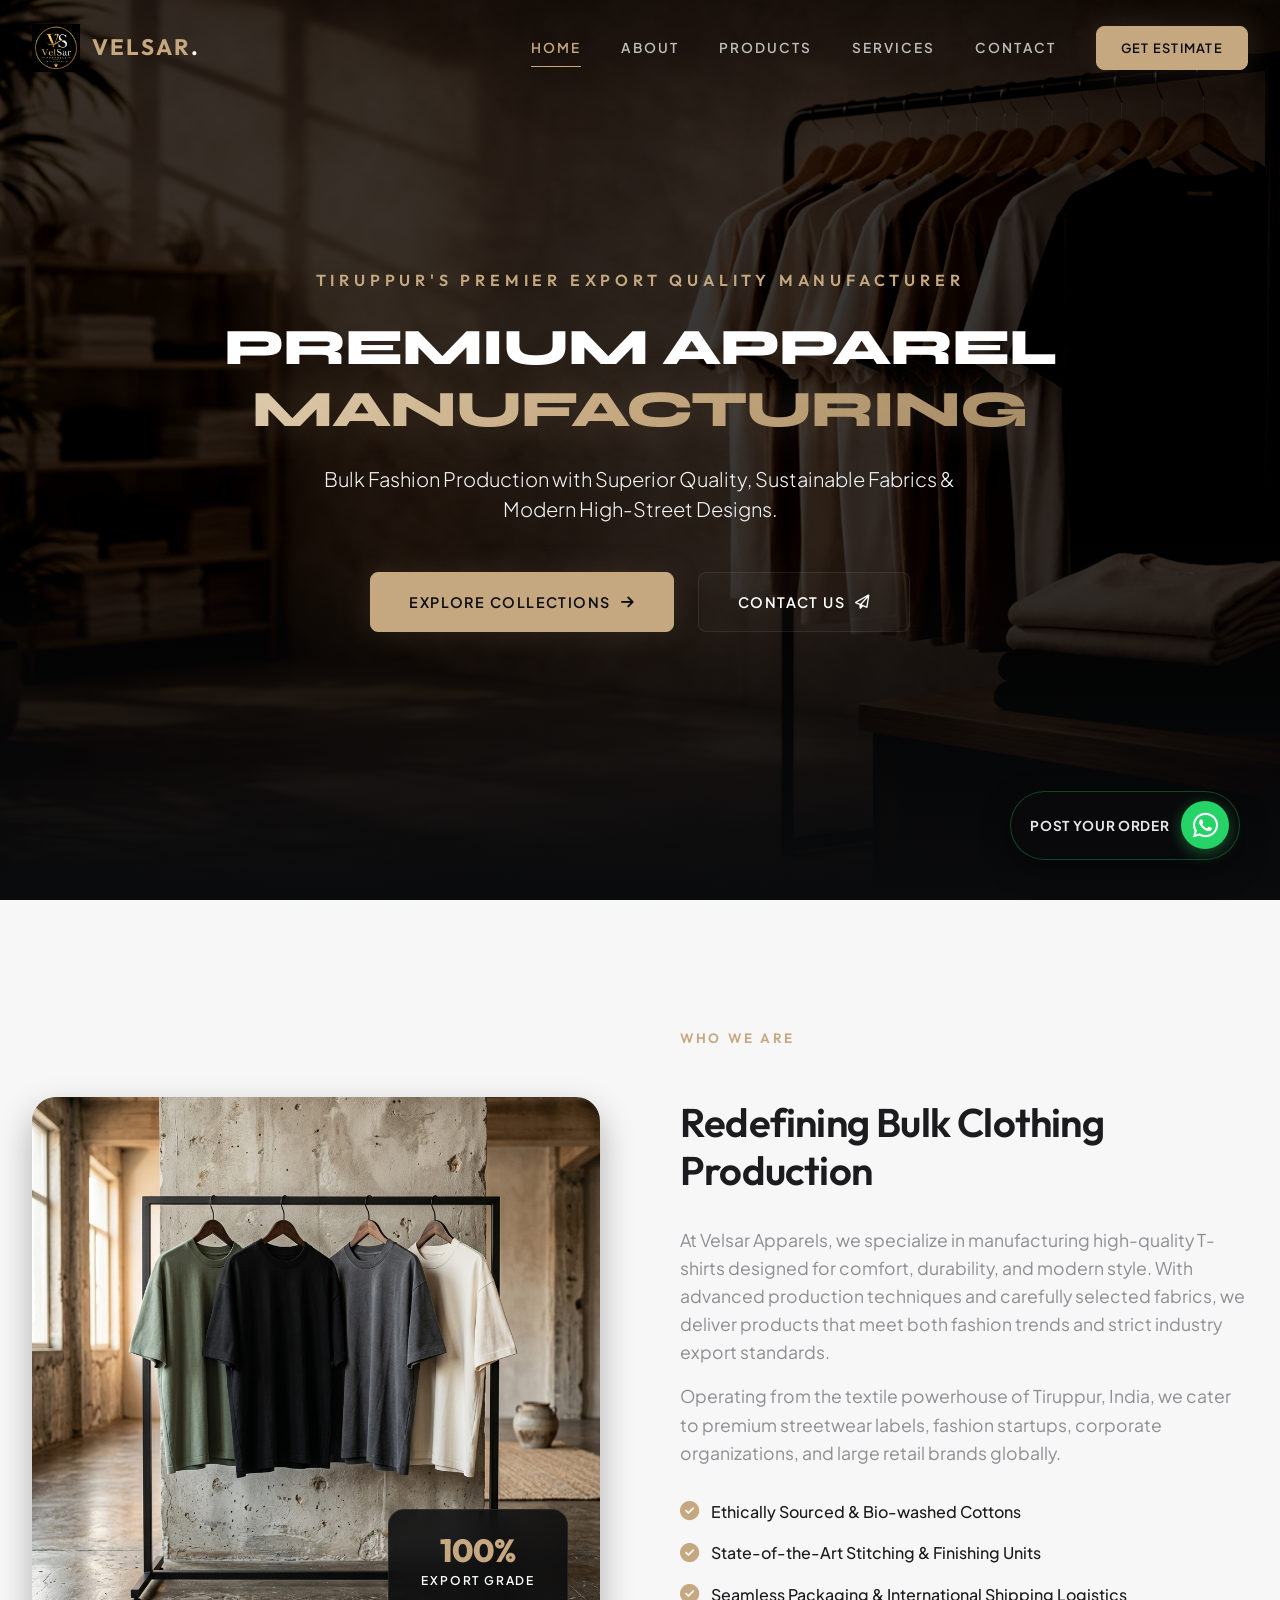
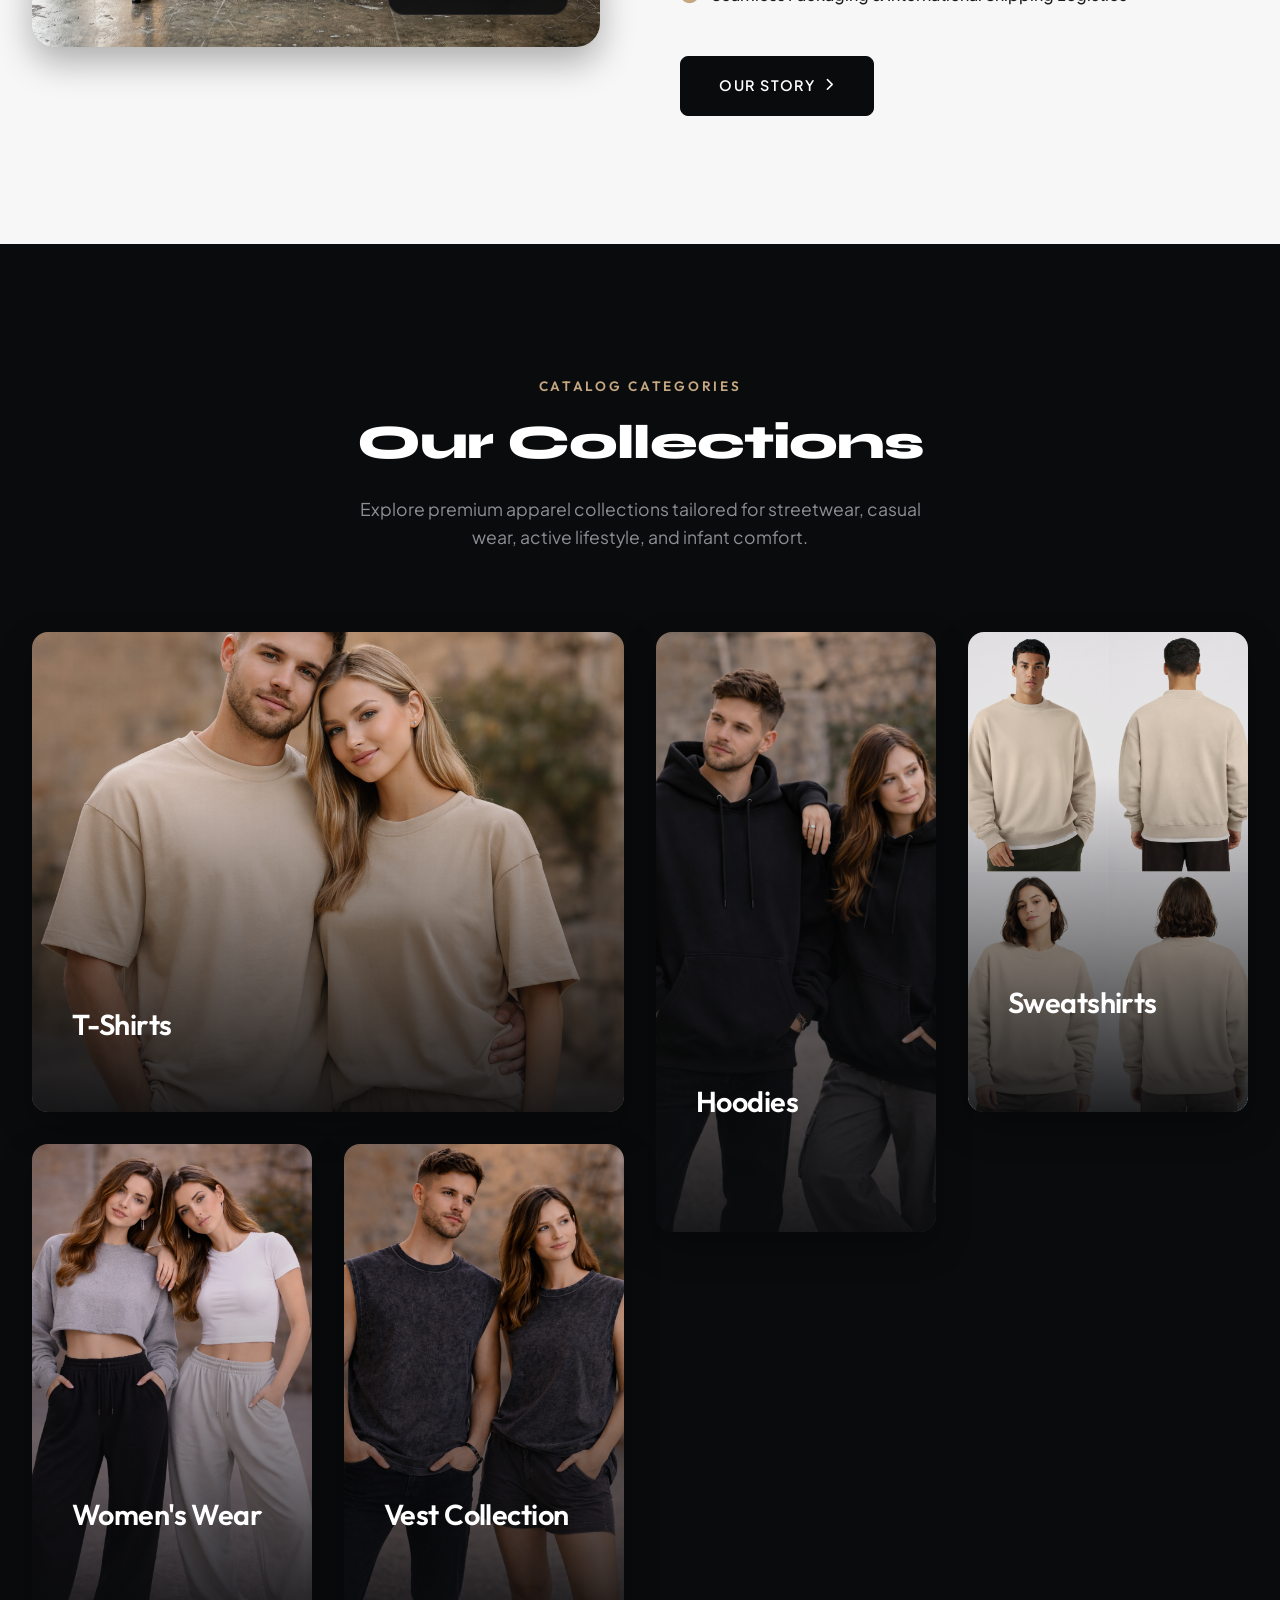
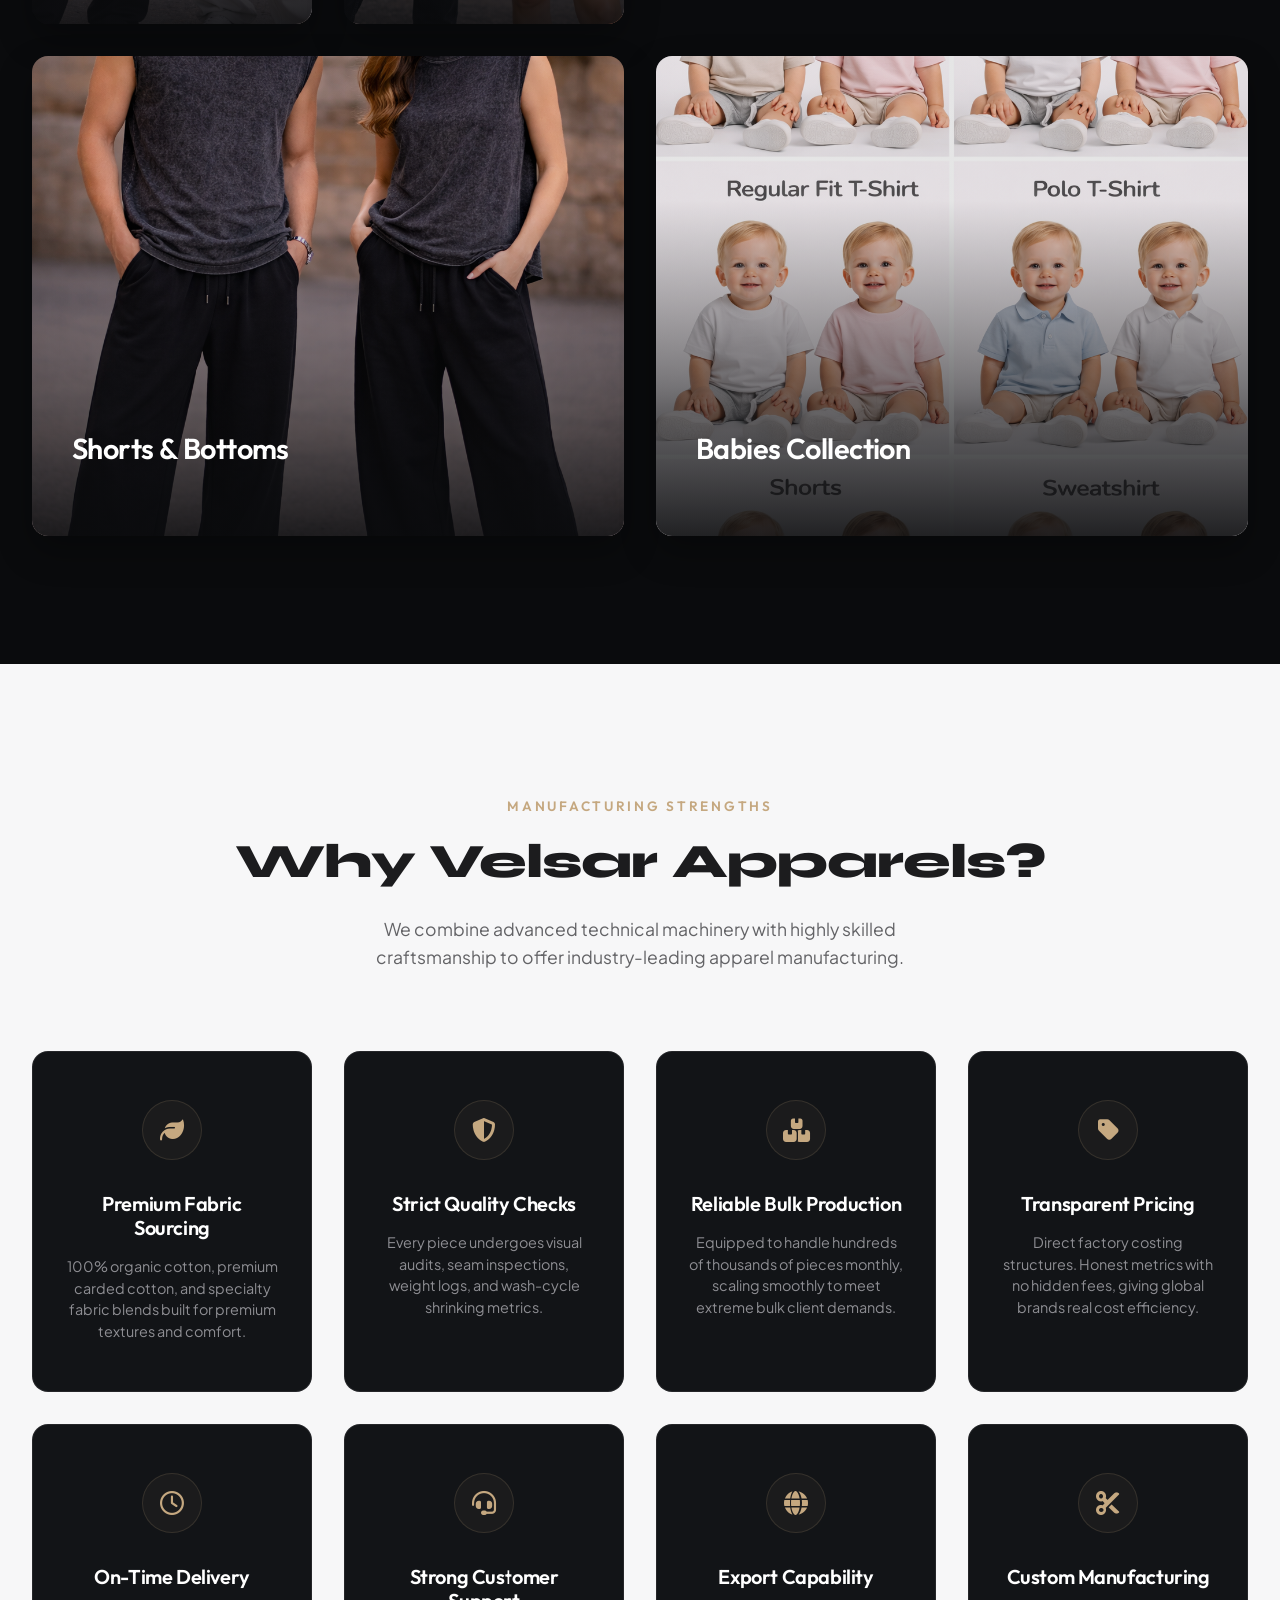
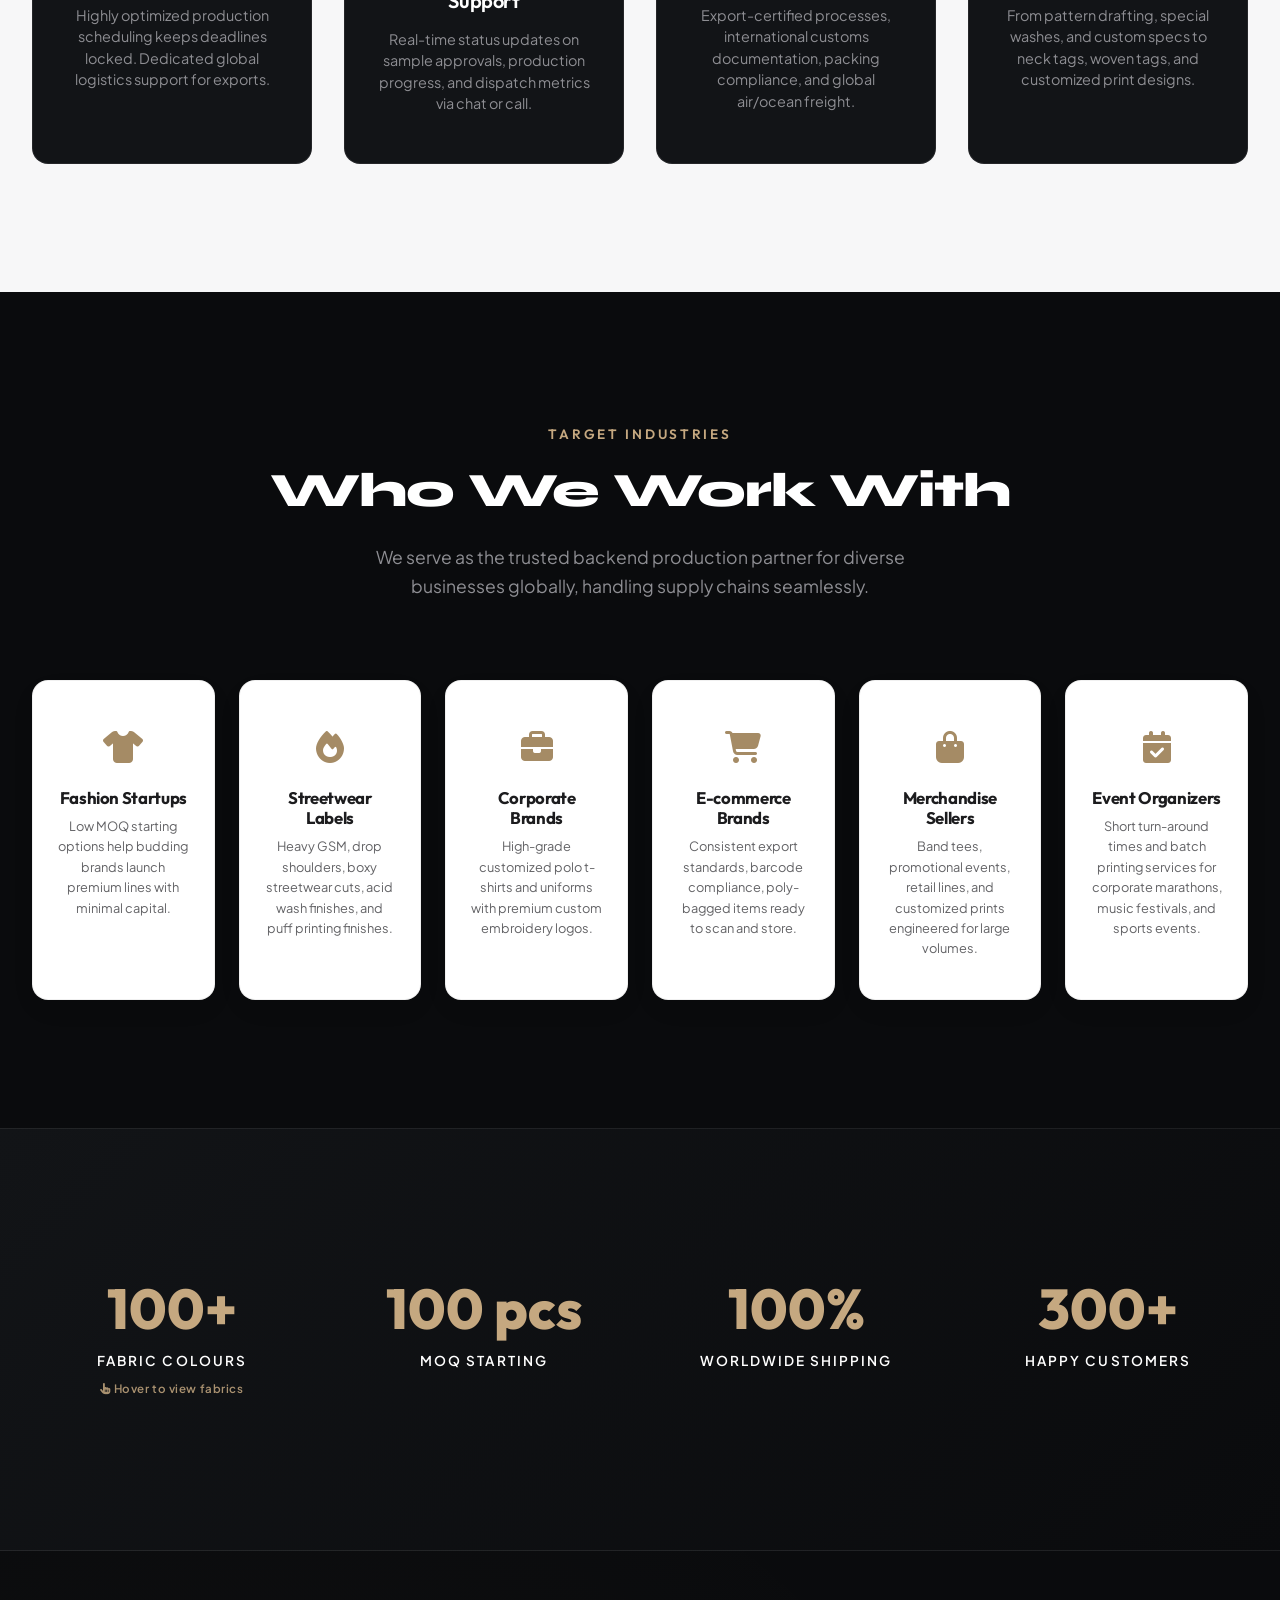
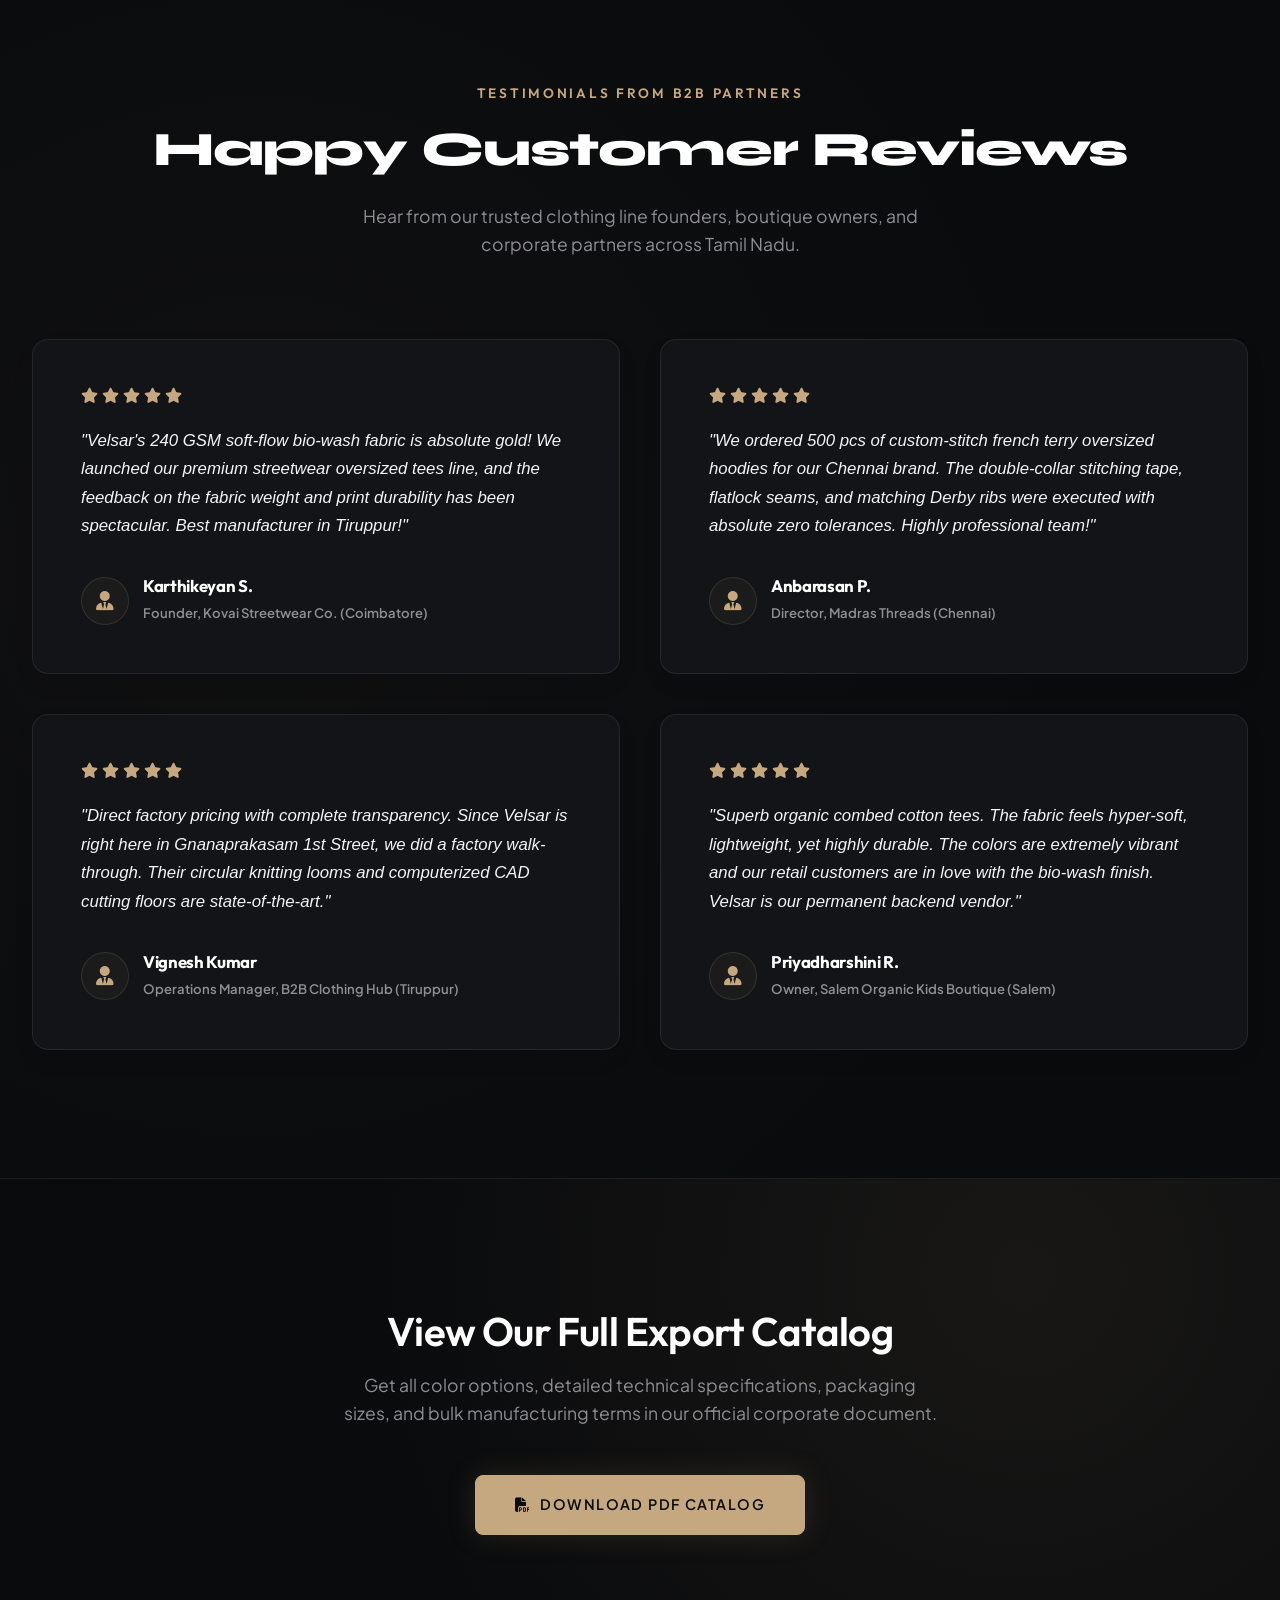
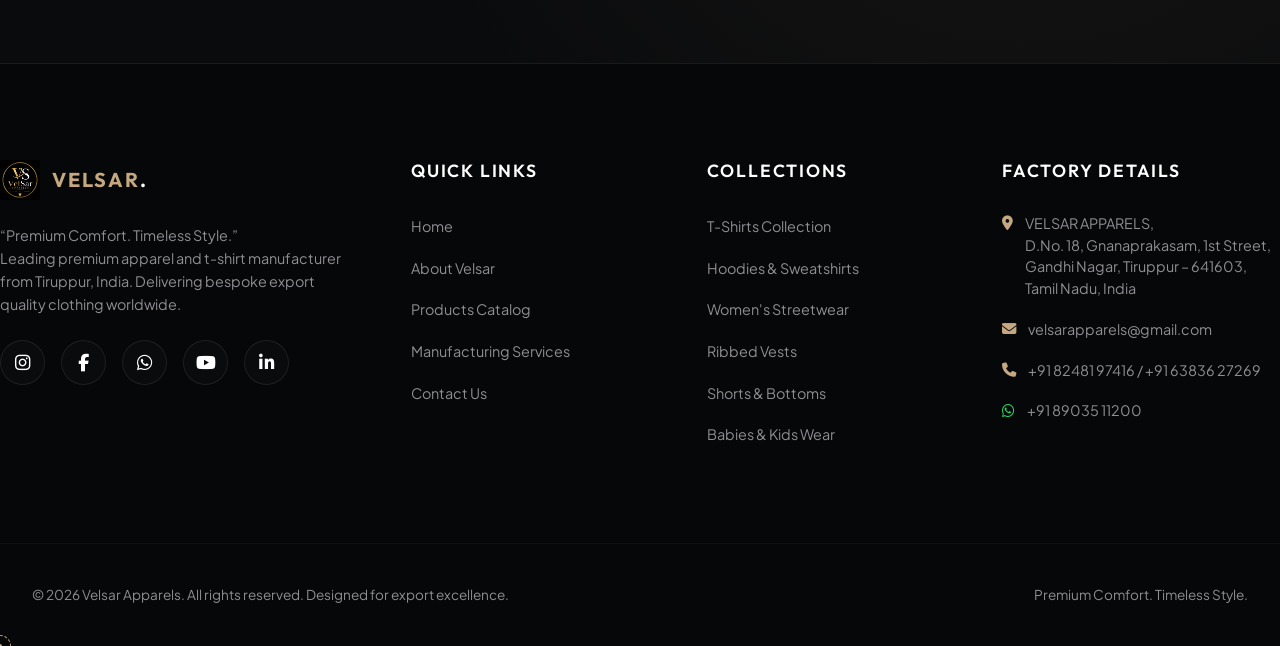
==== commit a381e79d: "feat: upgrade stats counters, TN reviews, factory process timeline, and animated WhatsApp widget" ====
--- a/index.html
+++ b/index.html
@@ -38,7 +38,7 @@
     "image": "https://velsarapparels.com/Logo.png",
     "@id": "https://velsarapparels.com/#store",
     "url": "https://velsarapparels.com",
-    "telephone": "+918903511200",
+    "telephone": "+918248197416",
     "priceRange": "$$",
     "address": {
       "@type": "PostalAddress",
@@ -409,40 +409,169 @@
     <div class="container">
       <div class="stats-grid">
         
-        <!-- Stat 1 -->
-        <div class="stat-card reveal reveal-scale reveal-delay-1">
-          <div class="stat-number" data-target="50" data-suffix="+">0</div>
+        <!-- Stat 1: Fabric Colours (Interactive Hover) -->
+        <div class="stat-card reveal reveal-scale reveal-delay-1 fabric-colours-card" id="fabric-colours-trigger">
+          <div class="stat-number" data-target="100" data-suffix="+">0</div>
           <div class="stat-label">Fabric Colours</div>
-        </div>
-        
-        <!-- Stat 2 -->
+          <div class="hover-tip"><i class="fas fa-hand-pointer"></i> Hover to view fabrics</div>
+          
+          <!-- Hover Popup for Available Fabrics -->
+          <div class="fabrics-hover-popup">
+            <div class="popup-header">
+              <i class="fas fa-shirt"></i>
+              <h4>Available Fabrics & Specs</h4>
+            </div>
+            <div class="popup-body">
+              <ul>
+                <li><i class="fas fa-certificate"></i> SSM MILL RED LABEL COMBED COTTON</li>
+                <li><i class="fas fa-certificate"></i> 40S LYCRA JERSEY 180GSM 100% BIOWASH</li>
+                <li><i class="fas fa-certificate"></i> LYCRA JERSEY FINE 100+ COLOURS</li>
+                <li><i class="fas fa-certificate"></i> AIRTEX 220 GSM SOFT FLOW 100% BIO WASH</li>
+                <li><i class="fas fa-certificate"></i> AIRTEX 240 GSM SOFT FLOW 100% BIO WASH</li>
+                <li><i class="fas fa-certificate"></i> AIRTEX 280 GSM SOFT FLOW 100% BIO WASH</li>
+                <li><i class="fas fa-certificate"></i> LOOPKNIT 240 GSM SOFT FLOW 100% BIO WASH</li>
+                <li><i class="fas fa-certificate"></i> SINGLE JERSEY SOFT FLOW 100% BIO WASH</li>
+                <li><i class="fas fa-certificate"></i> 20's 210 GSM WITH MATCHING LYCRA RIB</li>
+                <li><i class="fas fa-certificate"></i> 25's 180 GSM WITH MATCHING LYCRA RIB</li>
+                <li><i class="fas fa-certificate"></i> 30's 160 GSM WITH MATCHING LYCRA RIB</li>
+                <li><i class="fas fa-circle-check"></i> LOOPKNIT RAISHING 300 GSM with MATCHING DURBY</li>
+                <li><i class="fas fa-circle-check"></i> HIGH QUALITY GUARANTEED FABRIC</li>
+                <li><i class="fas fa-circle-check"></i> SINGLE JERSEY 260 GSM WITH MATCHING LYCRA RIB</li>
+                <li><i class="fas fa-circle-check"></i> SINGLE JERSEY 280 GSM WITH MATCHING LYCRA RIB</li>
+                <li><i class="fas fa-circle-check"></i> SINGLE JERSEY 300 GSM WITH MATCHING LYCRA RIB</li>
+                <li><i class="fas fa-circle-check"></i> 320 GSM CROSS LOOP WITH MATCHING DERBY RIB</li>
+                <li><i class="fas fa-circle-check"></i> HIGH QUALITY GUARANTEED FABRIC</li>
+              </ul>
+              <div class="popup-footer">
+                <span class="badge-tag green"><i class="fas fa-circle-check"></i> All Stock Available</span>
+                <span class="badge-tag gold"><i class="fas fa-thumbs-up"></i> 100 Pcs Order Accepted</span>
+                <span class="badge-tag blue"><i class="fas fa-scissors"></i> Custom Fabric Orders Also Available</span>
+                <span class="badge-tag red"><i class="fas fa-industry"></i> Minimum Order Quantity (MOQ): 300 Pcs</span>
+                <span class="badge-tag orange"><i class="fas fa-palette"></i> ALL COLOURS AVAILABLE</span>
+              </div>
+            </div>
+          </div>
+        </div>
+        
+        <!-- Stat 2: MOQ Starting -->
         <div class="stat-card reveal reveal-scale reveal-delay-2">
           <div class="stat-number" data-target="100" data-suffix=" pcs">0</div>
           <div class="stat-label">MOQ Starting</div>
         </div>
         
-        <!-- Stat 3 -->
+        <!-- Stat 3: Worldwide Shipping -->
         <div class="stat-card reveal reveal-scale reveal-delay-3">
-          <div class="stat-number" data-target="90" data-suffix="+">0</div>
-          <div class="stat-label">French Terry Colours</div>
-        </div>
-        
-        <!-- Stat 4 -->
-        <div class="stat-card reveal reveal-scale reveal-delay-4">
           <div class="stat-number" data-target="100" data-suffix="%">0</div>
           <div class="stat-label">Worldwide Shipping</div>
         </div>
         
-        <!-- Stat 5 -->
-        <div class="stat-card reveal reveal-scale reveal-delay-5">
-          <div class="stat-number" data-target="1000" data-suffix="+">0</div>
-          <div class="stat-label">Bulk Orders Done</div>
-        </div>
-        
-      </div>
-    </div>
-  </section>
- 
+        <!-- Stat 4: Happy Customers -->
+        <div class="stat-card reveal reveal-scale reveal-delay-4">
+          <div class="stat-number" data-target="300" data-suffix="+">0</div>
+          <div class="stat-label">Happy Customers</div>
+        </div>
+        
+      </div>
+    </div>
+  </section>
+
+  <!-- 8.5. HAPPY CUSTOMER REVIEWS SECTION -->
+  <section class="section-padding" id="reviews-section" style="background: radial-gradient(circle at 20% 50%, rgba(197, 168, 128, 0.03) 0%, transparent 70%); border-bottom: 1px solid var(--border-glass);">
+    <div class="container">
+      <div class="section-title-wrapper reveal">
+        <span class="section-subtitle">Testimonials from B2B Partners</span>
+        <h2 class="section-title">Happy Customer Reviews</h2>
+        <p class="section-desc">Hear from our trusted clothing line founders, boutique owners, and corporate partners across Tamil Nadu.</p>
+      </div>
+      
+      <div class="reviews-grid">
+        <!-- Review 1 -->
+        <div class="review-card reveal reveal-delay-1">
+          <div class="review-stars">
+            <i class="fas fa-star"></i>
+            <i class="fas fa-star"></i>
+            <i class="fas fa-star"></i>
+            <i class="fas fa-star"></i>
+            <i class="fas fa-star"></i>
+          </div>
+          <p class="review-text">
+            "Velsar's 240 GSM soft-flow bio-wash fabric is absolute gold! We launched our premium streetwear oversized tees line, and the feedback on the fabric weight and print durability has been spectacular. Best manufacturer in Tiruppur!"
+          </p>
+          <div class="review-author">
+            <div class="author-avatar"><i class="fas fa-user-tie"></i></div>
+            <div>
+              <h4 class="author-name">Karthikeyan S.</h4>
+              <span class="author-title">Founder, Kovai Streetwear Co. (Coimbatore)</span>
+            </div>
+          </div>
+        </div>
+        
+        <!-- Review 2 -->
+        <div class="review-card reveal reveal-delay-2">
+          <div class="review-stars">
+            <i class="fas fa-star"></i>
+            <i class="fas fa-star"></i>
+            <i class="fas fa-star"></i>
+            <i class="fas fa-star"></i>
+            <i class="fas fa-star"></i>
+          </div>
+          <p class="review-text">
+            "We ordered 500 pcs of custom-stitch french terry oversized hoodies for our Chennai brand. The double-collar stitching tape, flatlock seams, and matching Derby ribs were executed with absolute zero tolerances. Highly professional team!"
+          </p>
+          <div class="review-author">
+            <div class="author-avatar"><i class="fas fa-user-tie"></i></div>
+            <div>
+              <h4 class="author-name">Anbarasan P.</h4>
+              <span class="author-title">Director, Madras Threads (Chennai)</span>
+            </div>
+          </div>
+        </div>
+        
+        <!-- Review 3 -->
+        <div class="review-card reveal reveal-delay-3">
+          <div class="review-stars">
+            <i class="fas fa-star"></i>
+            <i class="fas fa-star"></i>
+            <i class="fas fa-star"></i>
+            <i class="fas fa-star"></i>
+            <i class="fas fa-star"></i>
+          </div>
+          <p class="review-text">
+            "Direct factory pricing with complete transparency. Since Velsar is right here in Gnanaprakasam 1st Street, we did a factory walk-through. Their circular knitting looms and computerized CAD cutting floors are state-of-the-art."
+          </p>
+          <div class="review-author">
+            <div class="author-avatar"><i class="fas fa-user-tie"></i></div>
+            <div>
+              <h4 class="author-name">Vignesh Kumar</h4>
+              <span class="author-title">Operations Manager, B2B Clothing Hub (Tiruppur)</span>
+            </div>
+          </div>
+        </div>
+        
+        <!-- Review 4 -->
+        <div class="review-card reveal reveal-delay-4">
+          <div class="review-stars">
+            <i class="fas fa-star"></i>
+            <i class="fas fa-star"></i>
+            <i class="fas fa-star"></i>
+            <i class="fas fa-star"></i>
+            <i class="fas fa-star"></i>
+          </div>
+          <p class="review-text">
+            "Superb organic combed cotton tees. The fabric feels hyper-soft, lightweight, yet highly durable. The colors are extremely vibrant and our retail customers are in love with the bio-wash finish. Velsar is our permanent backend vendor."
+          </p>
+          <div class="review-author">
+            <div class="author-avatar"><i class="fas fa-user-tie"></i></div>
+            <div>
+              <h4 class="author-name">Priyadharshini R.</h4>
+              <span class="author-title">Owner, Salem Organic Kids Boutique (Salem)</span>
+            </div>
+          </div>
+        </div>
+      </div>
+    </div>
+  </section>
+
   <!-- 9. DOWNLOAD CATALOG CTA -->
   <section class="section-padding" style="background: radial-gradient(circle at 80% 20%, rgba(197, 168, 128, 0.08) 0%, transparent 60%); text-align: center;">
     <div class="container reveal reveal-skew">
@@ -474,7 +603,7 @@
           <div class="social-links">
             <a class="social-icon" href="https://instagram.com" target="_blank" aria-label="Instagram profile"><i class="fab fa-instagram"></i></a>
             <a class="social-icon" href="https://facebook.com" target="_blank" aria-label="Facebook page"><i class="fab fa-facebook-f"></i></a>
-            <a class="social-icon" href="https://wa.me/918903511200" target="_blank" aria-label="WhatsApp chat"><i class="fab fa-whatsapp"></i></a>
+            <a class="social-icon" href="https://wa.me/918903511200?text=Hello%20Velsar%20Apparels%2C%20I%20would%20like%20to%20inquire%20about%20placing%20a%20bulk%20custom%20order%20for%20our%20clothing%20brand.%20Please%20share%20your%20latest%20fabric%20color%20card%20and%20pricing%20details." target="_blank" aria-label="WhatsApp chat"><i class="fab fa-whatsapp"></i></a>
             <a class="social-icon" href="https://youtube.com" target="_blank" aria-label="YouTube channel"><i class="fab fa-youtube"></i></a>
             <a class="social-icon" href="https://linkedin.com" target="_blank" aria-label="LinkedIn page"><i class="fab fa-linkedin-in"></i></a>
           </div>
@@ -518,7 +647,11 @@
           </div>
           <div class="footer-contact-item">
             <i class="fas fa-phone"></i>
-            <span>+91 89035 11200</span>
+            <span>+91 82481 97416 / +91 63836 27269</span>
+          </div>
+          <div class="footer-contact-item">
+            <i class="fab fa-whatsapp" style="color: #25d366;"></i>
+            <a href="https://wa.me/918903511200?text=Hello%20Velsar%20Apparels%2C%20I%20would%20like%20to%20inquire%20about%20placing%20a%20bulk%20custom%20order%20for%20our%20clothing%20brand.%20Please%20share%20your%20latest%20fabric%20color%20card%20and%20pricing%20details." target="_blank" style="color: inherit; text-decoration: none;">+91 89035 11200</a>
           </div>
         </div>
         
@@ -539,6 +672,16 @@
     <i class="fas fa-chevron-up"></i>
   </a>
 
+  <!-- Floating WhatsApp Chat Widget -->
+  <a href="https://wa.me/918903511200?text=Hello%20Velsar%20Apparels%2C%20I%20would%20like%20to%20inquire%20about%20placing%20a%20bulk%20custom%20order%20for%20our%20clothing%20brand.%20Please%20share%20your%20latest%20fabric%20color%20card%20and%20pricing%20details." class="whatsapp-floating-widget" target="_blank" aria-label="Post Your Order via WhatsApp">
+    <div class="whatsapp-widget-content">
+      <span class="whatsapp-widget-text">Post Your Order</span>
+      <div class="whatsapp-widget-icon-wrapper">
+        <i class="fab fa-whatsapp"></i>
+      </div>
+    </div>
+  </a>
+
   <!-- Main JavaScript File -->
   <script src="main.js"></script>
 </body>
--- a/style.css
+++ b/style.css
@@ -991,7 +991,7 @@
 }
 .stats-grid {
   display: grid;
-  grid-template-columns: repeat(5, 1fr);
+  grid-template-columns: repeat(4, 1fr);
   gap: 2rem;
   text-align: center;
 }
@@ -1012,6 +1012,200 @@
   text-transform: uppercase;
   color: var(--text-white);
   letter-spacing: 0.15em;
+}
+
+/* Fabrics Hover Popup Styling */
+.fabric-colours-card {
+  position: relative;
+}
+.hover-tip {
+  font-size: 0.72rem;
+  color: var(--accent);
+  margin-top: 0.5rem;
+  opacity: 0.85;
+  animation: pulseTip 2s infinite alternate;
+  font-weight: 600;
+  letter-spacing: 0.05em;
+}
+@keyframes pulseTip {
+  0% { opacity: 0.4; transform: translateY(0); }
+  100% { opacity: 1; transform: translateY(2px); }
+}
+
+.fabrics-hover-popup {
+  position: absolute;
+  top: 100%;
+  left: 50%;
+  transform: translateX(-50%) translateY(15px);
+  width: 420px;
+  max-height: 480px;
+  background: rgba(10, 11, 13, 0.96);
+  backdrop-filter: blur(20px);
+  -webkit-backdrop-filter: blur(20px);
+  border: 1px solid var(--accent);
+  border-radius: var(--border-radius-md);
+  padding: 1.8rem;
+  text-align: left;
+  z-index: 1000;
+  opacity: 0;
+  visibility: hidden;
+  transition: opacity 0.5s cubic-bezier(0.16, 1, 0.3, 1), transform 0.5s cubic-bezier(0.16, 1, 0.3, 1);
+  box-shadow: var(--shadow-glow), 0 20px 50px rgba(0, 0, 0, 0.6);
+  overflow-y: auto;
+}
+.fabric-colours-card:hover .fabrics-hover-popup {
+  opacity: 1;
+  visibility: visible;
+  transform: translateX(-50%) translateY(8px);
+}
+.popup-header {
+  display: flex;
+  align-items: center;
+  gap: 12px;
+  border-bottom: 1px solid var(--border-glass);
+  padding-bottom: 0.8rem;
+  margin-bottom: 1.2rem;
+}
+.popup-header i {
+  color: var(--accent);
+  font-size: 1.3rem;
+}
+.popup-header h4 {
+  font-family: var(--font-headings);
+  font-size: 1.15rem;
+  color: var(--text-white);
+  font-weight: 700;
+  letter-spacing: 0.05em;
+}
+.popup-body ul {
+  list-style: none;
+  padding: 0;
+  margin: 0 0 1.5rem 0;
+  display: flex;
+  flex-direction: column;
+  gap: 0.7rem;
+}
+.popup-body li {
+  font-size: 0.78rem;
+  color: var(--text-muted);
+  line-height: 1.4;
+  display: flex;
+  align-items: flex-start;
+  gap: 10px;
+  transition: var(--transition-fast);
+}
+.popup-body li i {
+  color: var(--accent);
+  margin-top: 3px;
+  font-size: 0.75rem;
+}
+.popup-body li:hover {
+  color: var(--text-white);
+  transform: translateX(4px);
+}
+.popup-footer {
+  display: flex;
+  flex-wrap: wrap;
+  gap: 8px;
+  border-top: 1px solid var(--border-glass);
+  padding-top: 1.2rem;
+}
+.badge-tag {
+  font-size: 0.7rem;
+  font-weight: 700;
+  padding: 0.35rem 0.7rem;
+  border-radius: var(--border-radius-sm);
+  display: inline-flex;
+  align-items: center;
+  gap: 6px;
+  letter-spacing: 0.02em;
+}
+.badge-tag i {
+  font-size: 0.7rem;
+}
+.badge-tag.green { background: rgba(37, 211, 102, 0.1); color: #25d366; border: 1px solid rgba(37, 211, 102, 0.2); }
+.badge-tag.gold { background: rgba(197, 168, 128, 0.1); color: var(--accent); border: 1px solid rgba(197, 168, 128, 0.2); }
+.badge-tag.blue { background: rgba(59, 130, 246, 0.1); color: #3b82f6; border: 1px solid rgba(59, 130, 246, 0.2); }
+.badge-tag.red { background: rgba(239, 68, 68, 0.1); color: #ef4444; border: 1px solid rgba(239, 68, 68, 0.2); width: 100%; }
+.badge-tag.orange { background: rgba(249, 115, 22, 0.1); color: #f97316; border: 1px solid rgba(249, 115, 22, 0.2); width: 100%; justify-content: center; }
+
+/* B2B Customer Reviews Section Styles */
+.reviews-grid {
+  display: grid;
+  grid-template-columns: repeat(2, 1fr);
+  gap: 2.5rem;
+  margin-top: 4rem;
+}
+.review-card {
+  background: var(--secondary-dark);
+  border: 1px solid var(--border-glass);
+  padding: 3rem;
+  border-radius: var(--border-radius-md);
+  box-shadow: var(--shadow-subtle);
+  transition: transform 0.6s cubic-bezier(0.16, 1, 0.3, 1), box-shadow 0.6s cubic-bezier(0.16, 1, 0.3, 1), border-color 0.4s ease;
+}
+.review-card:hover {
+  transform: translateY(-8px);
+  border-color: var(--accent) !important;
+  box-shadow: var(--shadow-glow);
+}
+.review-stars {
+  color: var(--accent);
+  font-size: 0.95rem;
+  margin-bottom: 1.5rem;
+  display: flex;
+  gap: 4px;
+}
+.review-text {
+  color: var(--text-light);
+  font-size: 1.05rem;
+  line-height: 1.7;
+  margin-bottom: 2.2rem;
+  font-style: italic;
+}
+.review-author {
+  display: flex;
+  align-items: center;
+  gap: 14px;
+}
+.author-avatar {
+  width: 48px;
+  height: 48px;
+  border-radius: 50%;
+  background: rgba(197, 168, 128, 0.05);
+  color: var(--accent);
+  display: flex;
+  align-items: center;
+  justify-content: center;
+  font-size: 1.25rem;
+  border: 1px solid rgba(197, 168, 128, 0.15);
+  flex-shrink: 0;
+}
+.author-name {
+  color: var(--text-white);
+  font-family: var(--font-headings);
+  font-weight: 700;
+  font-size: 1.05rem;
+  margin-bottom: 0.2rem;
+}
+.author-title {
+  color: var(--text-muted);
+  font-size: 0.82rem;
+  font-weight: 600;
+}
+
+@media (max-width: 991px) {
+  .fabrics-hover-popup {
+    width: 320px;
+    padding: 1.3rem;
+  }
+  .reviews-grid {
+    grid-template-columns: 1fr;
+    gap: 2rem;
+  }
+  .review-card {
+    padding: 2.5rem;
+  }
 }
 
 /* --- ABOUT PAGE TIMELINES & DETAILS --- */
@@ -2257,23 +2451,57 @@
 .workflow-step-card {
   background: var(--secondary-dark);
   border: 1px solid var(--border-glass);
-  padding: 3rem 2rem 2.5rem;
+  padding: 1.5rem;
   border-radius: var(--border-radius-md);
   position: relative;
   transition: var(--transition-smooth);
   box-shadow: var(--shadow-subtle);
   overflow: hidden;
+  display: flex;
+  flex-direction: column;
 }
 .workflow-step-card:hover {
   transform: translateY(-8px);
   border-color: var(--accent);
   box-shadow: var(--shadow-glow);
 }
+.workflow-step-img-wrapper {
+  position: relative;
+  width: 100%;
+  height: 200px;
+  border-radius: var(--border-radius-sm);
+  overflow: hidden;
+  margin-bottom: 1.5rem;
+  border: 1px solid var(--border-glass);
+  background: #15171B;
+}
+.workflow-step-img {
+  width: 100%;
+  height: 100%;
+  object-fit: cover;
+  transition: transform 0.6s cubic-bezier(0.16, 1, 0.3, 1);
+}
+.workflow-step-card:hover .workflow-step-img {
+  transform: scale(1.08);
+}
+.split-img-container {
+  display: flex;
+  width: 100%;
+  height: 100%;
+  gap: 4px;
+}
+.split-img-container .split-img {
+  width: calc(50% - 2px);
+  height: 100%;
+  object-fit: cover;
+}
 .workflow-step-badge {
   position: absolute;
   top: 1rem;
-  right: 1.5rem;
-  background: var(--tertiary-dark);
+  right: 1rem;
+  background: rgba(10, 11, 13, 0.85);
+  backdrop-filter: blur(5px);
+  -webkit-backdrop-filter: blur(5px);
   color: var(--accent);
   font-family: var(--font-headings);
   font-weight: 800;
@@ -2281,17 +2509,12 @@
   padding: 0.3rem 0.8rem;
   border-radius: var(--border-radius-sm);
   border: 1px solid var(--border-glass);
-}
-.workflow-step-icon {
-  font-size: 2.5rem;
-  color: var(--text-white);
-  margin-bottom: 1.5rem;
-  opacity: 0.85;
-  transition: var(--transition-fast);
-}
-.workflow-step-card:hover .workflow-step-icon {
-  color: var(--accent);
-  transform: scale(1.1) rotate(5deg);
+  z-index: 2;
+}
+.workflow-step-content {
+  display: flex;
+  flex-direction: column;
+  padding: 0.5rem 0.5rem 0.8rem;
 }
 .workflow-step-title {
   font-family: var(--font-headings);
@@ -2317,6 +2540,107 @@
     grid-template-columns: 1fr;
     gap: 1.5rem;
   }
-}
-
-
+  .workflow-step-img-wrapper {
+    height: 180px;
+  }
+}
+
+/* --- FLOATING WHATSAPP CHAT WIDGET --- */
+.whatsapp-floating-widget {
+  position: fixed;
+  bottom: 2.5rem;
+  right: 2.5rem;
+  z-index: 9999;
+  text-decoration: none;
+  font-family: var(--font-body);
+}
+
+.whatsapp-widget-content {
+  display: flex;
+  align-items: center;
+  gap: 12px;
+  background: rgba(10, 11, 13, 0.9);
+  backdrop-filter: blur(10px);
+  -webkit-backdrop-filter: blur(10px);
+  border: 1px solid rgba(37, 211, 102, 0.3);
+  padding: 0.6rem 0.6rem 0.6rem 1.2rem;
+  border-radius: 50px;
+  box-shadow: 0 10px 30px rgba(0, 0, 0, 0.4), var(--shadow-subtle);
+  transition: all 0.5s cubic-bezier(0.16, 1, 0.3, 1);
+}
+
+.whatsapp-widget-text {
+  color: var(--text-white);
+  font-size: 0.85rem;
+  font-weight: 700;
+  letter-spacing: 0.05em;
+  text-transform: uppercase;
+  white-space: nowrap;
+  opacity: 0.9;
+  transition: var(--transition-fast);
+}
+
+.whatsapp-widget-icon-wrapper {
+  width: 48px;
+  height: 48px;
+  background: #25d366;
+  color: var(--text-white);
+  border-radius: 50%;
+  display: flex;
+  align-items: center;
+  justify-content: center;
+  font-size: 1.8rem;
+  box-shadow: 0 4px 15px rgba(37, 211, 102, 0.4);
+  transition: all 0.5s cubic-bezier(0.16, 1, 0.3, 1);
+  animation: spinIcon 6s infinite linear;
+}
+
+@keyframes spinIcon {
+  0% { transform: rotate(0deg); }
+  10% { transform: rotate(0deg); }
+  15% { transform: rotate(20deg) scale(1.1); }
+  20% { transform: rotate(-20deg) scale(1.1); }
+  25% { transform: rotate(10deg) scale(1.05); }
+  30% { transform: rotate(-10deg) scale(1.05); }
+  35% { transform: rotate(0deg); }
+  100% { transform: rotate(0deg); }
+}
+
+/* Hover States */
+.whatsapp-floating-widget:hover .whatsapp-widget-content {
+  border-color: #25d366;
+  box-shadow: 0 15px 35px rgba(37, 211, 102, 0.3), 0 0 15px rgba(37, 211, 102, 0.2);
+  transform: translateY(-5px);
+}
+
+.whatsapp-floating-widget:hover .whatsapp-widget-icon-wrapper {
+  background: #128c7e;
+  transform: scale(1.1);
+  box-shadow: 0 6px 20px rgba(37, 211, 102, 0.6);
+  animation: none; /* stop standard animation on hover */
+}
+
+.whatsapp-floating-widget:hover .whatsapp-widget-text {
+  color: #25d366;
+  transform: translateX(-2px);
+}
+
+/* Responsive adjustments */
+@media (max-width: 768px) {
+  .whatsapp-floating-widget {
+    bottom: 1.5rem;
+    right: 1.5rem;
+  }
+  .whatsapp-widget-content {
+    padding: 0.4rem;
+    gap: 0;
+  }
+  .whatsapp-widget-text {
+    display: none; /* hide text on smaller viewports to prevent screen clutter */
+  }
+  .whatsapp-widget-icon-wrapper {
+    width: 44px;
+    height: 44px;
+    font-size: 1.6rem;
+  }
+}
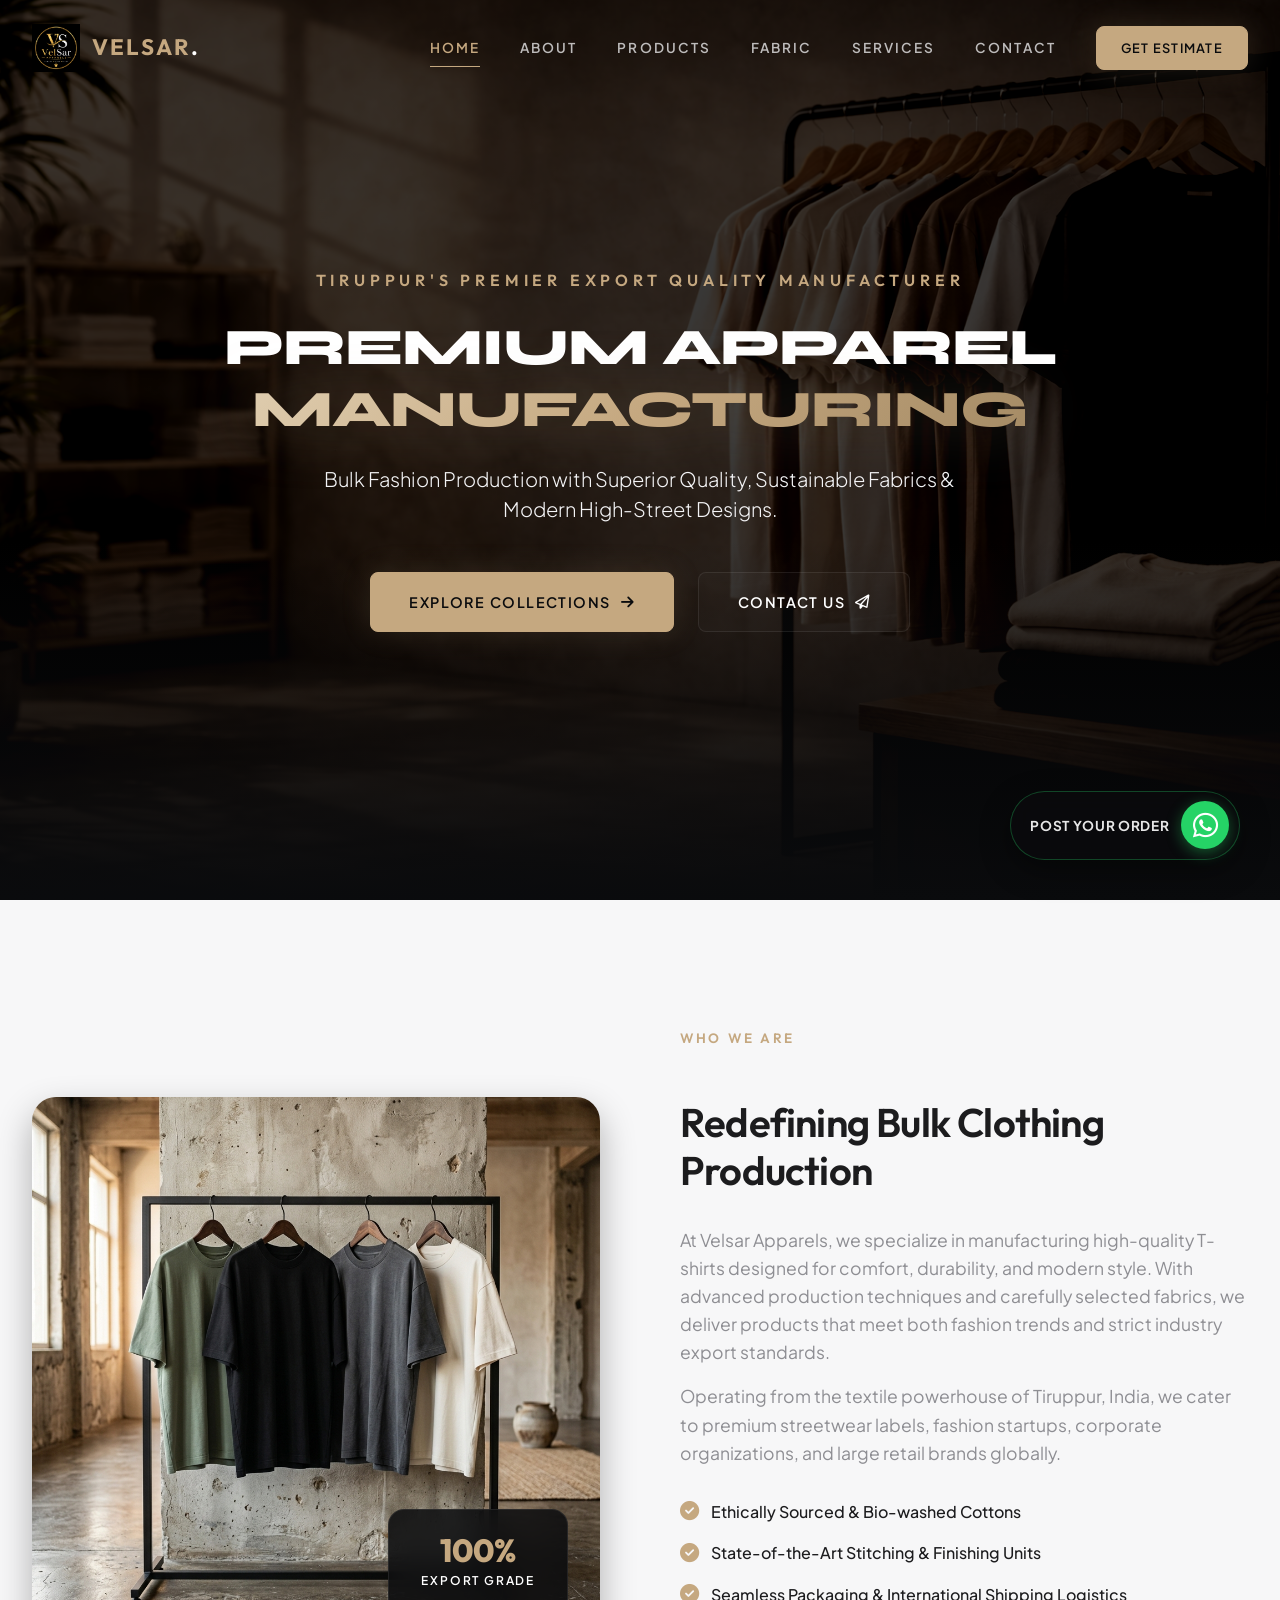
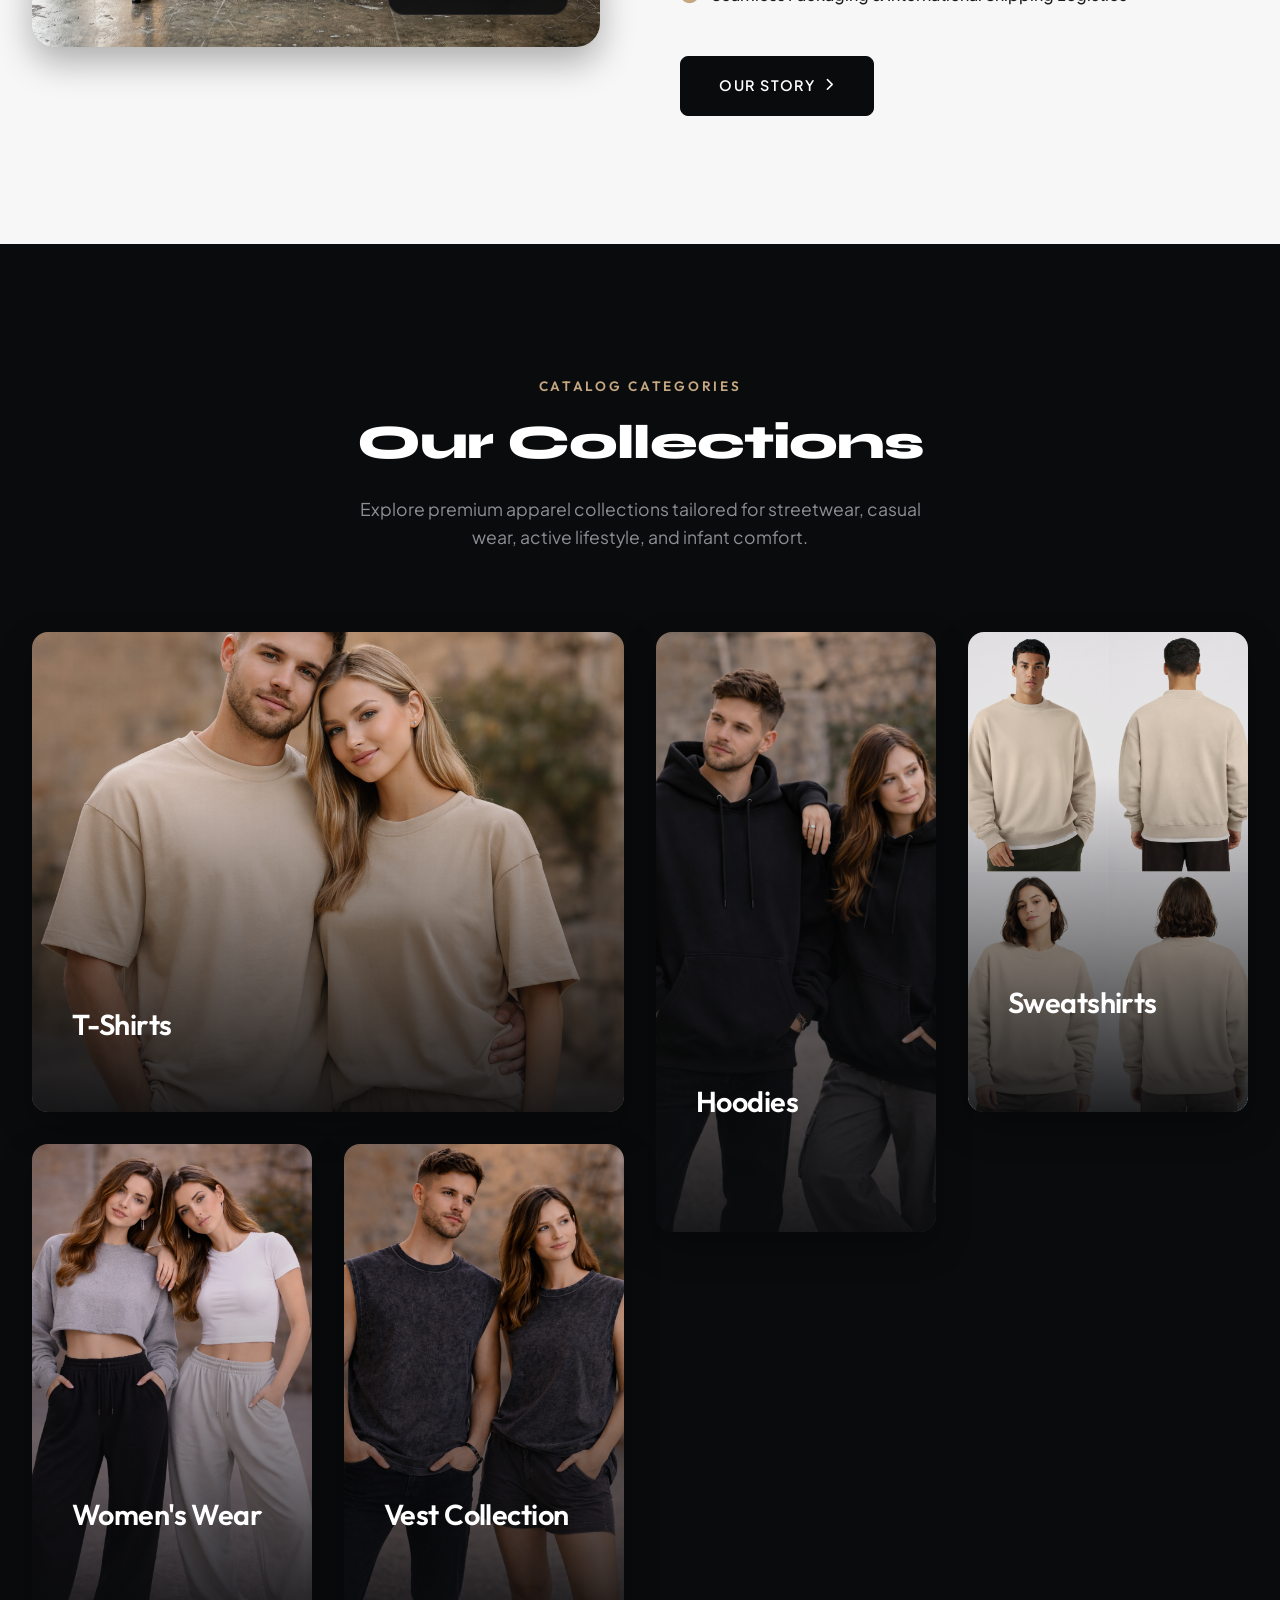
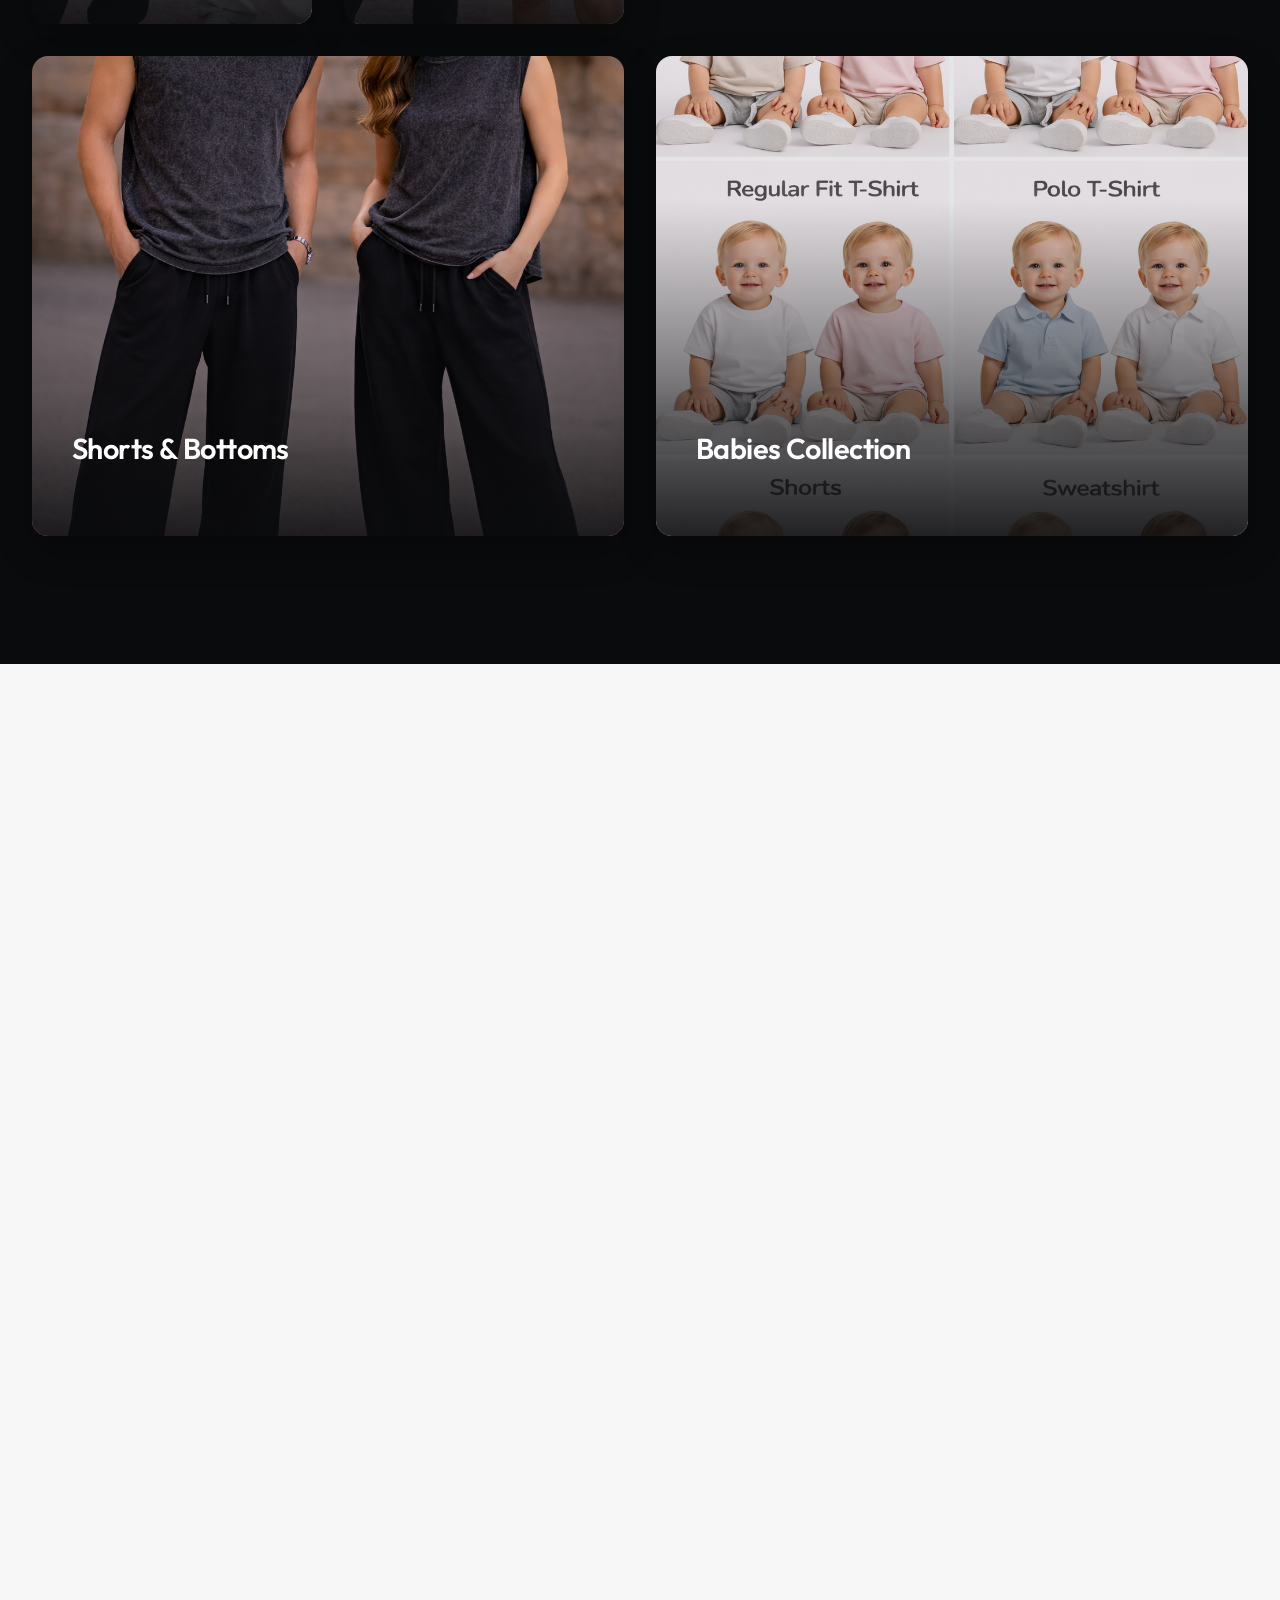
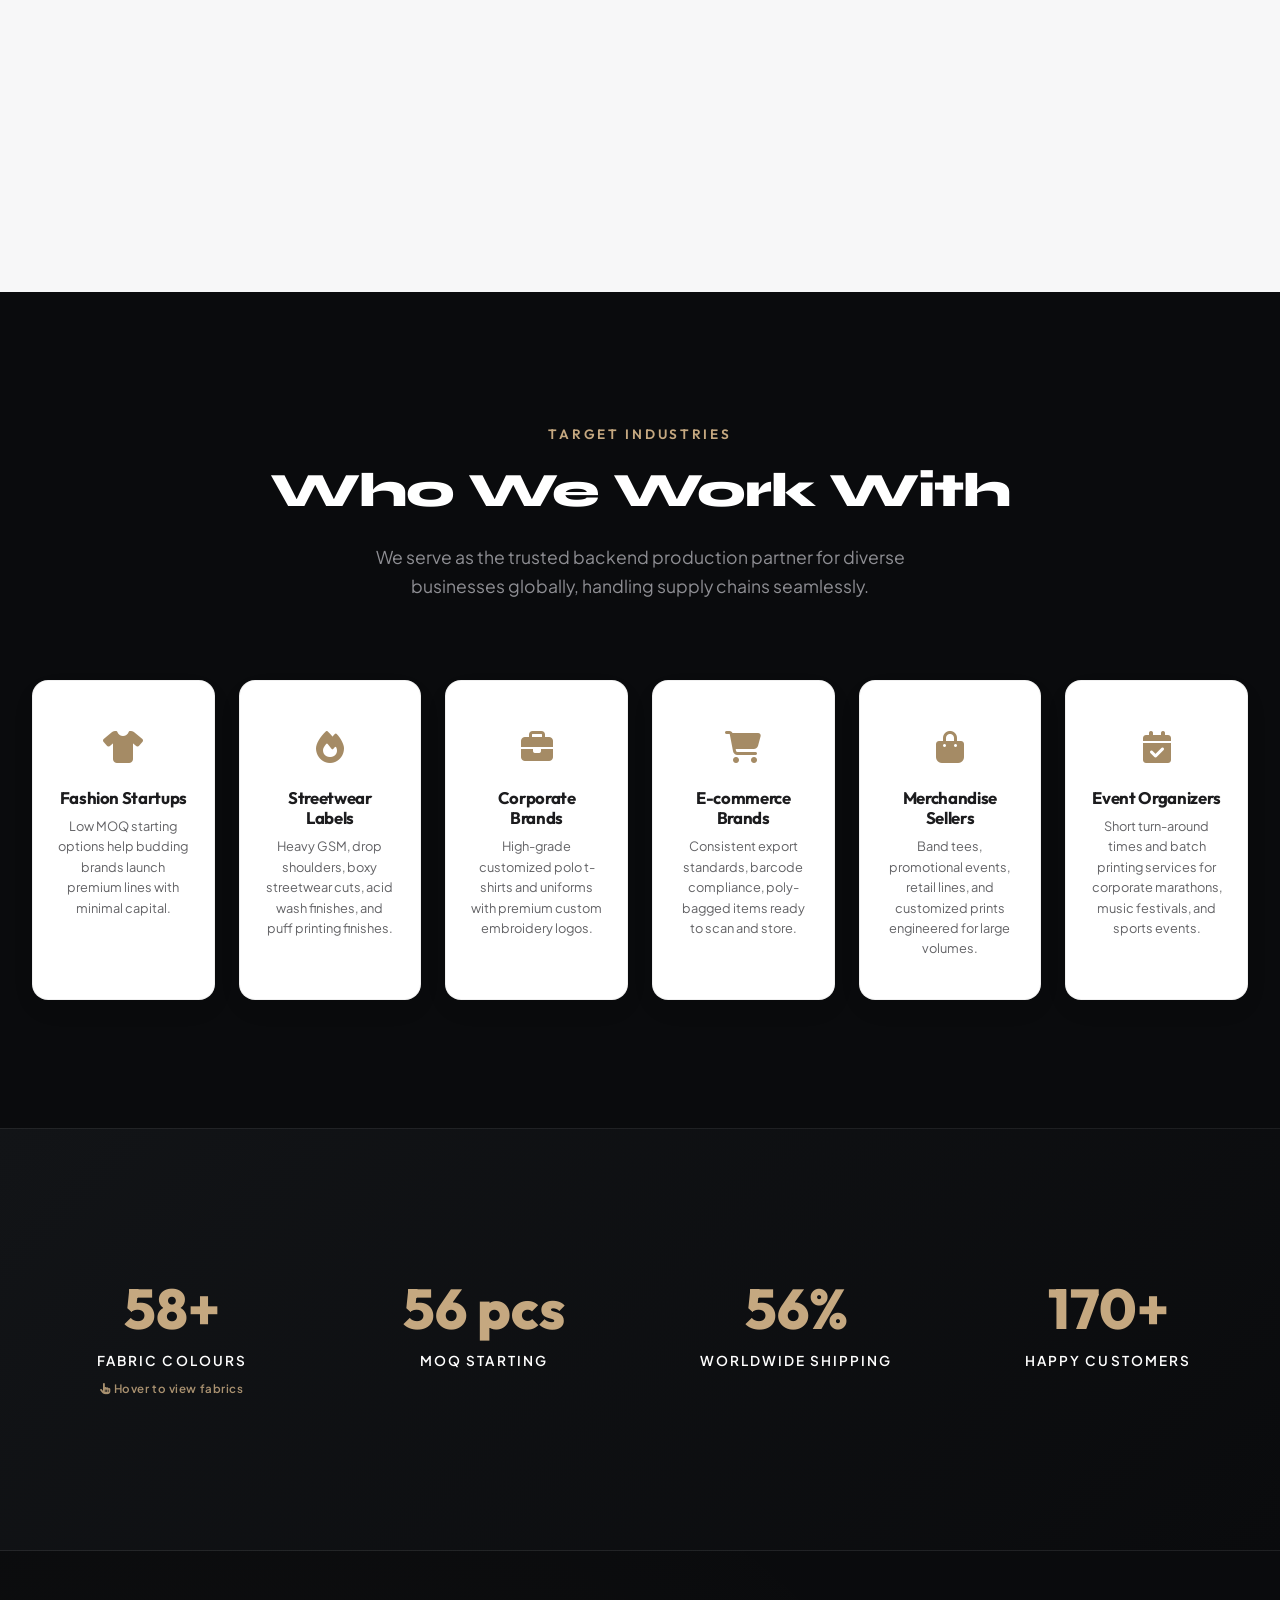
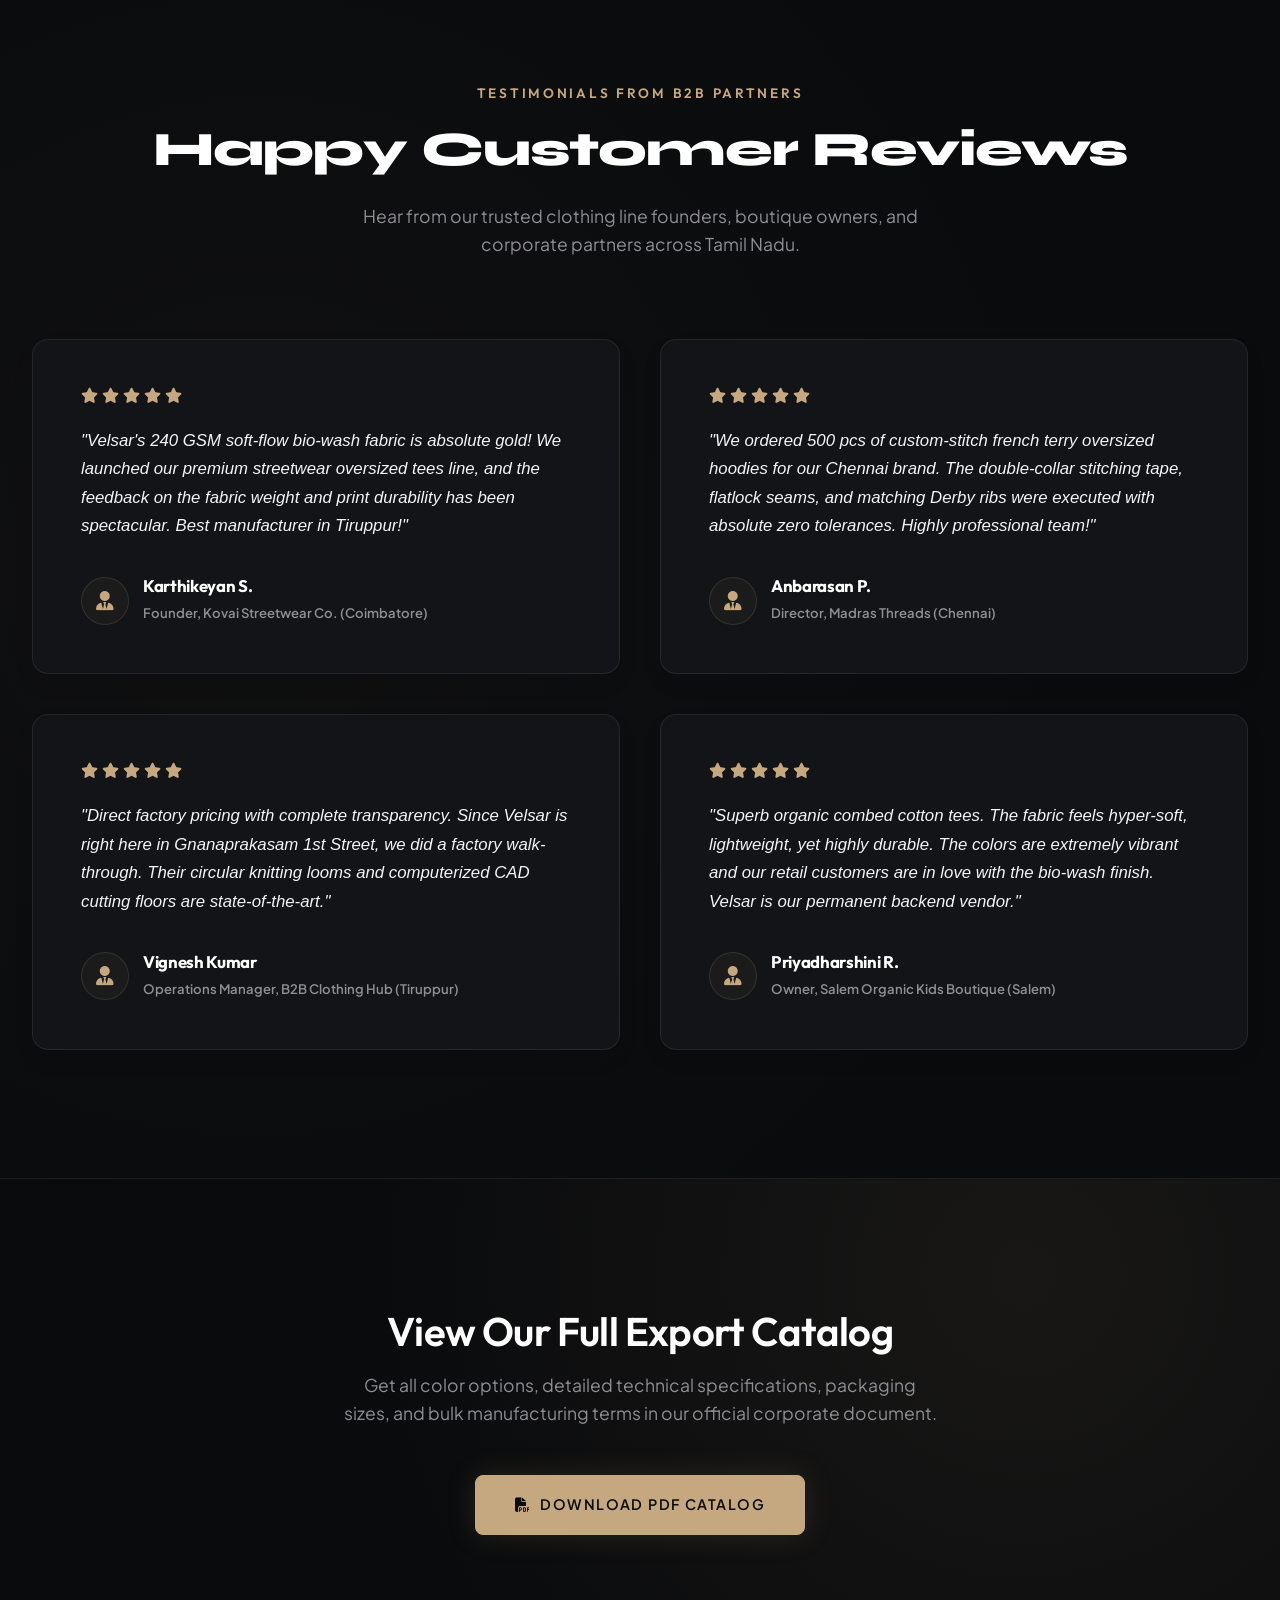
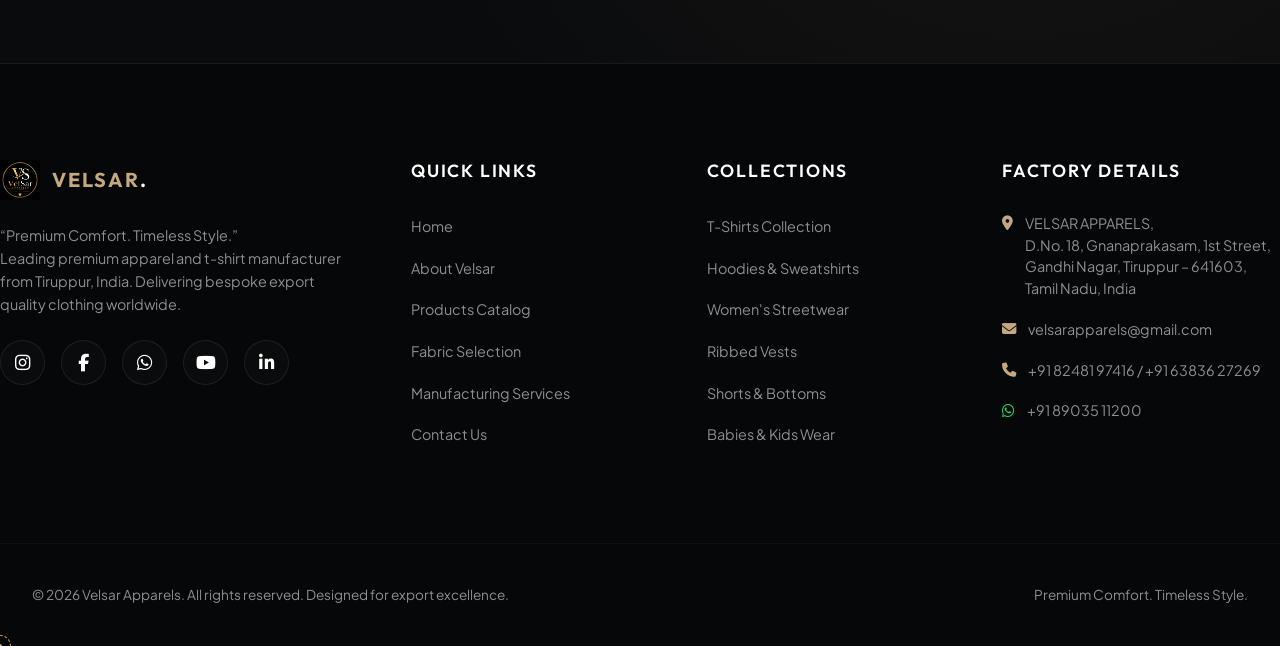
==== commit 8307d169: "feat: add premium fabric sourcing page, interactive workflow timeline, animated collage cards, and s" ====
--- a/index.html
+++ b/index.html
@@ -118,6 +118,7 @@
         <a href="index.html" class="nav-link">Home</a>
         <a href="about.html" class="nav-link">About</a>
         <a href="products.html" class="nav-link">Products</a>
+        <a href="fabric.html" class="nav-link">Fabric</a>
         <a href="services.html" class="nav-link">Services</a>
         <a href="contact.html" class="nav-link">Contact</a>
         <div class="nav-cta">
@@ -435,9 +436,6 @@
                 <li><i class="fas fa-certificate"></i> 25's 180 GSM WITH MATCHING LYCRA RIB</li>
                 <li><i class="fas fa-certificate"></i> 30's 160 GSM WITH MATCHING LYCRA RIB</li>
                 <li><i class="fas fa-circle-check"></i> LOOPKNIT RAISHING 300 GSM with MATCHING DURBY</li>
-                <li><i class="fas fa-circle-check"></i> HIGH QUALITY GUARANTEED FABRIC</li>
-                <li><i class="fas fa-circle-check"></i> SINGLE JERSEY 260 GSM WITH MATCHING LYCRA RIB</li>
-                <li><i class="fas fa-circle-check"></i> SINGLE JERSEY 280 GSM WITH MATCHING LYCRA RIB</li>
                 <li><i class="fas fa-circle-check"></i> SINGLE JERSEY 300 GSM WITH MATCHING LYCRA RIB</li>
                 <li><i class="fas fa-circle-check"></i> 320 GSM CROSS LOOP WITH MATCHING DERBY RIB</li>
                 <li><i class="fas fa-circle-check"></i> HIGH QUALITY GUARANTEED FABRIC</li>
@@ -616,6 +614,7 @@
             <li><a href="index.html" class="footer-link">Home</a></li>
             <li><a href="about.html" class="footer-link">About Velsar</a></li>
             <li><a href="products.html" class="footer-link">Products Catalog</a></li>
+            <li><a href="fabric.html" class="footer-link">Fabric Selection</a></li>
             <li><a href="services.html" class="footer-link">Manufacturing Services</a></li>
             <li><a href="contact.html" class="footer-link">Contact Us</a></li>
           </ul>
--- a/style.css
+++ b/style.css
@@ -703,7 +703,7 @@
   -webkit-text-fill-color: transparent;
   display: inline-block;
   position: relative;
-  text-shadow: 0 0 40px rgba(197, 168, 128, 0.2);
+  filter: drop-shadow(0 0 30px rgba(197, 168, 128, 0.25));
 }
 .hero-desc {
   font-size: 1.25rem;
@@ -2644,3 +2644,371 @@
     font-size: 1.6rem;
   }
 }
+
+/* ==========================================================================
+   14. FABRICS SHOWCASE & TIMELINE STYLING
+   ========================================================================== */
+
+/* Custom workflow timeline cards */
+.workflow-timeline {
+  display: flex;
+  flex-direction: column;
+  gap: 4rem;
+  margin-top: 3rem;
+}
+.workflow-timeline-card {
+  background: var(--secondary-dark);
+  border: 1px solid var(--border-glass);
+  border-radius: var(--border-radius-lg);
+  padding: 3rem;
+  display: grid;
+  grid-template-columns: 1.2fr 1fr;
+  gap: 4rem;
+  align-items: center;
+  transition: var(--transition-smooth);
+}
+.workflow-timeline-card:hover {
+  border-color: var(--accent);
+  box-shadow: var(--shadow-glow);
+  transform: translateY(-5px);
+}
+.workflow-timeline-card:nth-child(even) {
+  grid-template-columns: 1fr 1.2fr;
+}
+.workflow-timeline-card:nth-child(even) .workflow-image-wrapper {
+  order: 2;
+}
+
+.workflow-image-wrapper {
+  position: relative;
+  border-radius: var(--border-radius-md);
+  overflow: hidden;
+  height: 380px;
+  background: #191B1F;
+  box-shadow: var(--shadow-strong);
+}
+.workflow-img-primary {
+  width: 100%;
+  height: 100%;
+  object-fit: cover;
+  transition: opacity 0.5s ease, transform 0.5s ease;
+}
+.workflow-img-details {
+  position: absolute;
+  top: 0;
+  left: 0;
+  width: 100%;
+  height: 100%;
+  object-fit: cover;
+  opacity: 0;
+  transition: opacity 0.5s ease, transform 0.5s ease;
+  pointer-events: none;
+}
+.workflow-image-wrapper:hover .workflow-img-primary {
+  opacity: 0;
+  transform: scale(1.05);
+}
+.workflow-image-wrapper:hover .workflow-img-details {
+  opacity: 1;
+  transform: scale(1.05);
+  pointer-events: auto;
+}
+/* Mobile toggle overlay hint */
+.workflow-inspect-badge {
+  position: absolute;
+  bottom: 1.2rem;
+  right: 1.2rem;
+  background: rgba(10, 11, 13, 0.85);
+  backdrop-filter: blur(10px);
+  -webkit-backdrop-filter: blur(10px);
+  border: 1px solid var(--accent);
+  color: var(--accent);
+  padding: 0.5rem 1rem;
+  border-radius: var(--border-radius-full);
+  font-size: 0.75rem;
+  font-weight: 700;
+  display: flex;
+  align-items: center;
+  gap: 8px;
+  z-index: 10;
+  pointer-events: none;
+  transition: var(--transition-fast);
+}
+.workflow-image-wrapper:hover .workflow-inspect-badge {
+  background: var(--accent);
+  color: var(--primary-dark);
+  box-shadow: 0 0 15px rgba(197, 168, 128, 0.5);
+}
+
+.workflow-info-side h3 {
+  font-size: 2.2rem;
+  color: var(--text-white);
+  margin-bottom: 1.5rem;
+  display: flex;
+  align-items: center;
+  gap: 15px;
+}
+.workflow-info-side h3 span {
+  font-size: 1.5rem;
+  color: var(--accent);
+  font-weight: 300;
+}
+.workflow-info-side p {
+  color: var(--text-muted);
+  font-size: 1rem;
+  line-height: 1.7;
+  margin-bottom: 2rem;
+}
+.workflow-specs-list {
+  display: grid;
+  grid-template-columns: 1fr 1fr;
+  gap: 1.5rem;
+}
+.workflow-spec-item {
+  border-left: 2px solid var(--accent);
+  padding-left: 1.2rem;
+}
+.workflow-spec-name {
+  font-size: 0.8rem;
+  text-transform: uppercase;
+  color: var(--text-muted);
+  letter-spacing: 0.05em;
+  margin-bottom: 0.2rem;
+}
+.workflow-spec-val {
+  font-size: 1.05rem;
+  font-weight: 700;
+  color: var(--text-white);
+}
+
+/* Fabrics Grid Styles */
+.fabrics-grid-wrapper {
+  display: grid;
+  grid-template-columns: repeat(3, 1fr);
+  gap: 2.5rem;
+  margin-top: 3rem;
+}
+.fabric-grid-card {
+  background: var(--secondary-dark);
+  border: 1px solid var(--border-glass);
+  border-radius: var(--border-radius-md);
+  padding: 2.5rem;
+  transition: var(--transition-smooth);
+  display: flex;
+  flex-direction: column;
+  justify-content: space-between;
+}
+.fabric-grid-card:hover {
+  transform: translateY(-8px);
+  border-color: var(--accent);
+  box-shadow: var(--shadow-glow);
+}
+.fabric-card-header {
+  border-bottom: 1px solid var(--border-glass);
+  padding-bottom: 1.2rem;
+  margin-bottom: 1.5rem;
+}
+.fabric-card-title {
+  font-family: var(--font-headings);
+  font-size: 1.25rem;
+  font-weight: 700;
+  color: var(--text-white);
+  line-height: 1.4;
+  margin-bottom: 0.5rem;
+  height: 48px; /* Fixed height for header symmetry */
+  display: flex;
+  align-items: center;
+}
+.fabric-card-spec-row {
+  display: flex;
+  justify-content: space-between;
+  font-size: 0.85rem;
+  margin-bottom: 0.6rem;
+}
+.fabric-spec-label {
+  color: var(--text-muted);
+}
+.fabric-spec-value {
+  color: var(--text-white);
+  font-weight: 600;
+}
+.fabric-card-specs {
+  margin-bottom: 1.8rem;
+}
+.fabric-card-badge {
+  display: inline-block;
+  font-size: 0.72rem;
+  font-weight: 700;
+  text-transform: uppercase;
+  color: var(--accent);
+  background: rgba(197, 168, 128, 0.05);
+  border: 1px solid rgba(197, 168, 128, 0.2);
+  padding: 0.3rem 0.6rem;
+  border-radius: var(--border-radius-sm);
+  margin-bottom: 0.8rem;
+  letter-spacing: 0.05em;
+}
+.fabric-action-btn {
+  width: 100%;
+  text-align: center;
+  font-size: 0.85rem;
+  padding: 0.8rem 1.2rem;
+}
+
+/* Color Chart Downloads styles */
+.charts-grid {
+  display: grid;
+  grid-template-columns: repeat(3, 1fr);
+  gap: 2rem;
+  margin-top: 3rem;
+}
+.chart-download-card {
+  background: rgba(197, 168, 128, 0.02);
+  border: 1px solid var(--border-glass);
+  border-radius: var(--border-radius-md);
+  padding: 2rem;
+  display: flex;
+  align-items: center;
+  gap: 1.5rem;
+  transition: var(--transition-smooth);
+}
+.chart-download-card:hover {
+  background: rgba(197, 168, 128, 0.05);
+  border-color: var(--accent);
+  transform: translateY(-3px);
+  box-shadow: 0 10px 30px rgba(0,0,0,0.3);
+}
+.chart-icon-box {
+  width: 50px;
+  height: 50px;
+  background: rgba(239, 68, 68, 0.1);
+  color: #ef4444;
+  border-radius: 50%;
+  display: flex;
+  align-items: center;
+  justify-content: center;
+  font-size: 1.3rem;
+  flex-shrink: 0;
+}
+.chart-info h4 {
+  font-size: 0.95rem;
+  color: var(--text-white);
+  margin-bottom: 0.25rem;
+}
+.chart-info p {
+  font-size: 0.78rem;
+  color: var(--text-muted);
+  margin-bottom: 0.8rem;
+}
+.chart-link {
+  font-size: 0.78rem;
+  font-weight: 700;
+  color: var(--accent);
+  text-transform: uppercase;
+  letter-spacing: 0.05em;
+  display: inline-flex;
+  align-items: center;
+  gap: 6px;
+  transition: var(--transition-fast);
+}
+.chart-link:hover {
+  color: var(--text-white);
+  transform: translateX(3px);
+}
+
+/* Fabrics MOQ guidelines */
+.moq-guidelines-banner {
+  background: linear-gradient(135deg, rgba(197, 168, 128, 0.05) 0%, rgba(10, 11, 13, 0.2) 100%);
+  border: 1px solid var(--border-glass);
+  border-radius: var(--border-radius-lg);
+  padding: 4rem;
+  margin-top: 5rem;
+}
+.moq-banner-grid {
+  display: grid;
+  grid-template-columns: 1.5fr 1fr;
+  gap: 4rem;
+  align-items: center;
+}
+.moq-banner-left h3 {
+  font-size: 2.2rem;
+  color: var(--text-white);
+  margin-bottom: 1.5rem;
+}
+.moq-banner-left p {
+  color: var(--text-muted);
+  font-size: 1rem;
+  line-height: 1.7;
+  margin-bottom: 2rem;
+}
+.moq-badge-strip {
+  display: flex;
+  flex-wrap: wrap;
+  gap: 12px;
+}
+.moq-banner-right {
+  display: flex;
+  flex-direction: column;
+  gap: 1.5rem;
+  background: rgba(10, 11, 13, 0.6);
+  border: 1px solid var(--border-glass);
+  border-radius: var(--border-radius-md);
+  padding: 2.5rem;
+  text-align: center;
+  backdrop-filter: blur(10px);
+  -webkit-backdrop-filter: blur(10px);
+}
+.moq-highlight-number {
+  font-family: var(--font-headings);
+  font-size: 3rem;
+  color: var(--accent);
+  font-weight: 800;
+  margin-bottom: 0.5rem;
+}
+.moq-highlight-label {
+  font-size: 0.9rem;
+  color: var(--text-white);
+  font-weight: 700;
+  text-transform: uppercase;
+  letter-spacing: 0.1em;
+}
+
+/* Responsive adjustments for Fabric Page */
+@media (max-width: 991px) {
+  .workflow-timeline-card,
+  .workflow-timeline-card:nth-child(even) {
+    grid-template-columns: 1fr;
+    gap: 2.5rem;
+    padding: 2rem;
+  }
+  .workflow-timeline-card:nth-child(even) .workflow-image-wrapper {
+    order: 0;
+  }
+  .fabrics-grid-wrapper {
+    grid-template-columns: repeat(2, 1fr);
+  }
+  .charts-grid {
+    grid-template-columns: repeat(2, 1fr);
+  }
+  .moq-banner-grid {
+    grid-template-columns: 1fr;
+    gap: 3rem;
+  }
+  .moq-guidelines-banner {
+    padding: 2.5rem;
+  }
+}
+@media (max-width: 768px) {
+  .fabrics-grid-wrapper {
+    grid-template-columns: 1fr;
+  }
+  .charts-grid {
+    grid-template-columns: 1fr;
+  }
+  .workflow-image-wrapper {
+    height: 280px;
+  }
+  .workflow-info-side h3 {
+    font-size: 1.8rem;
+  }
+}
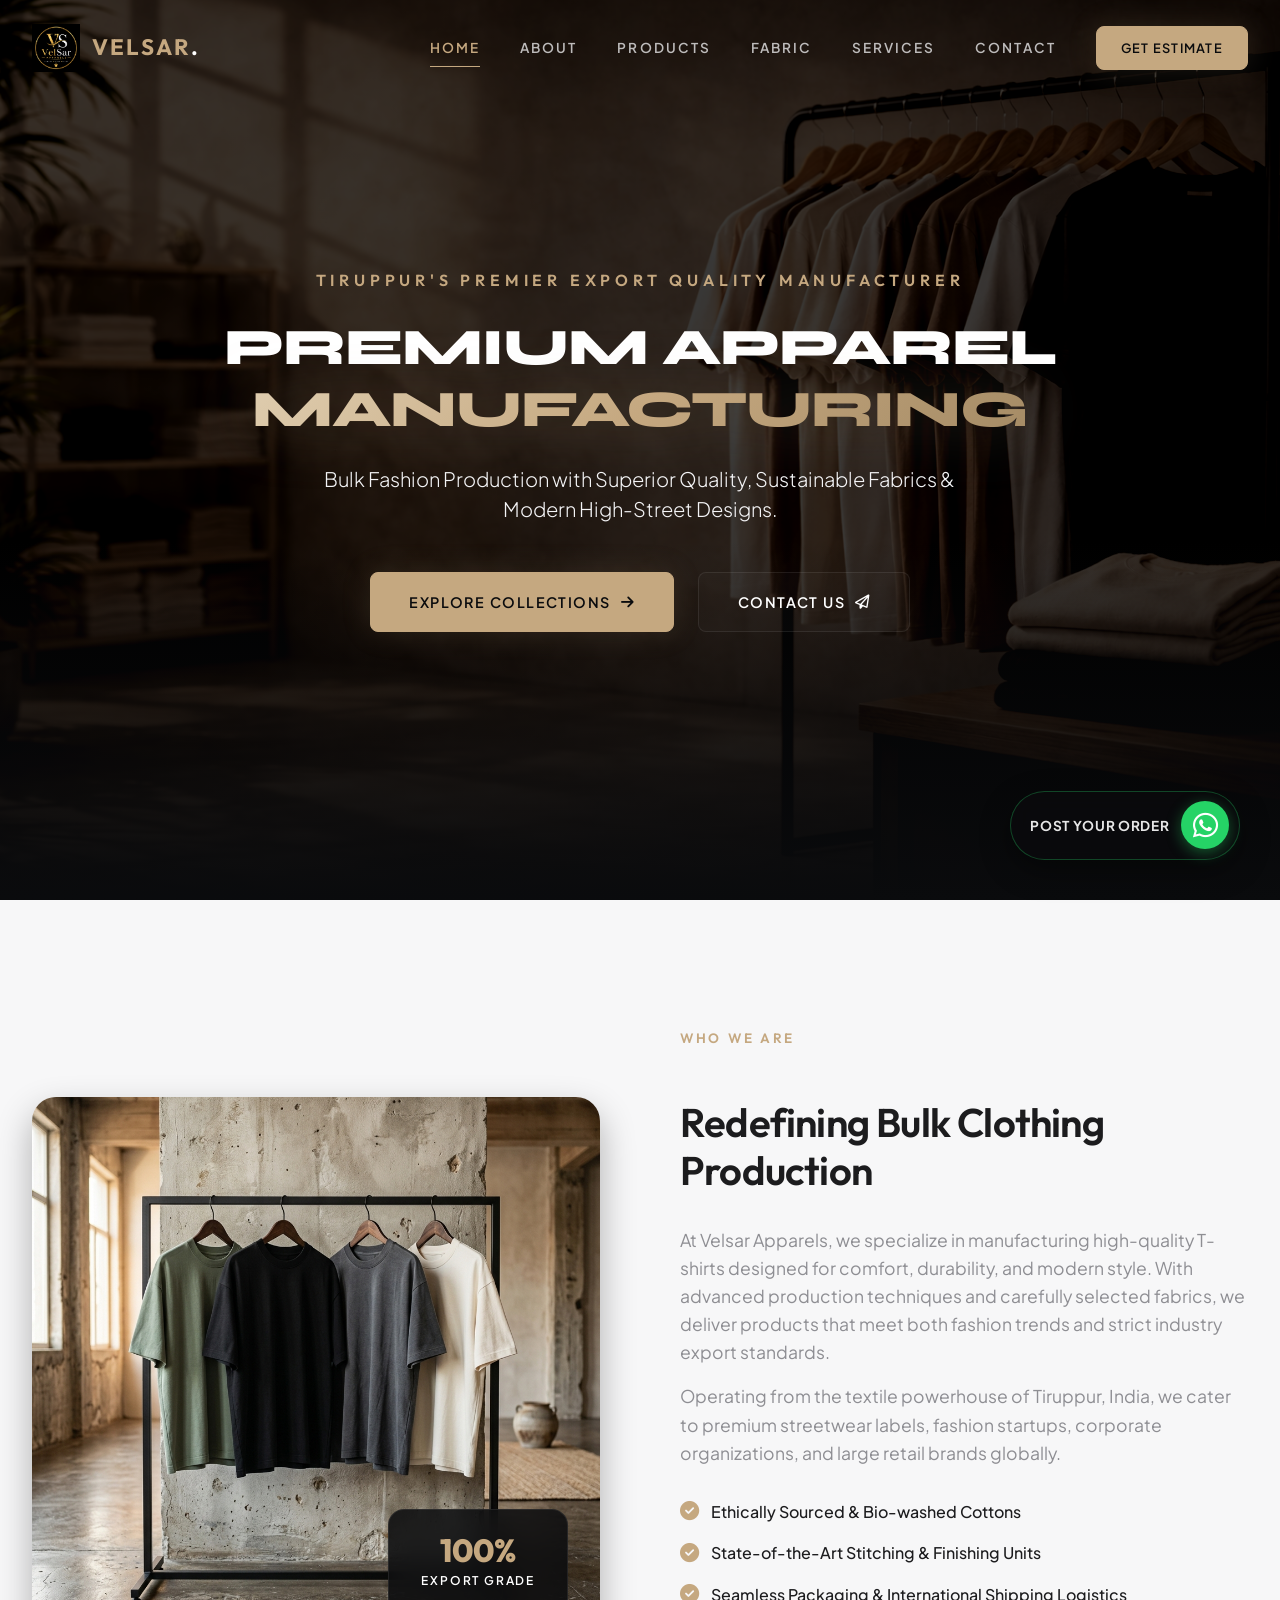
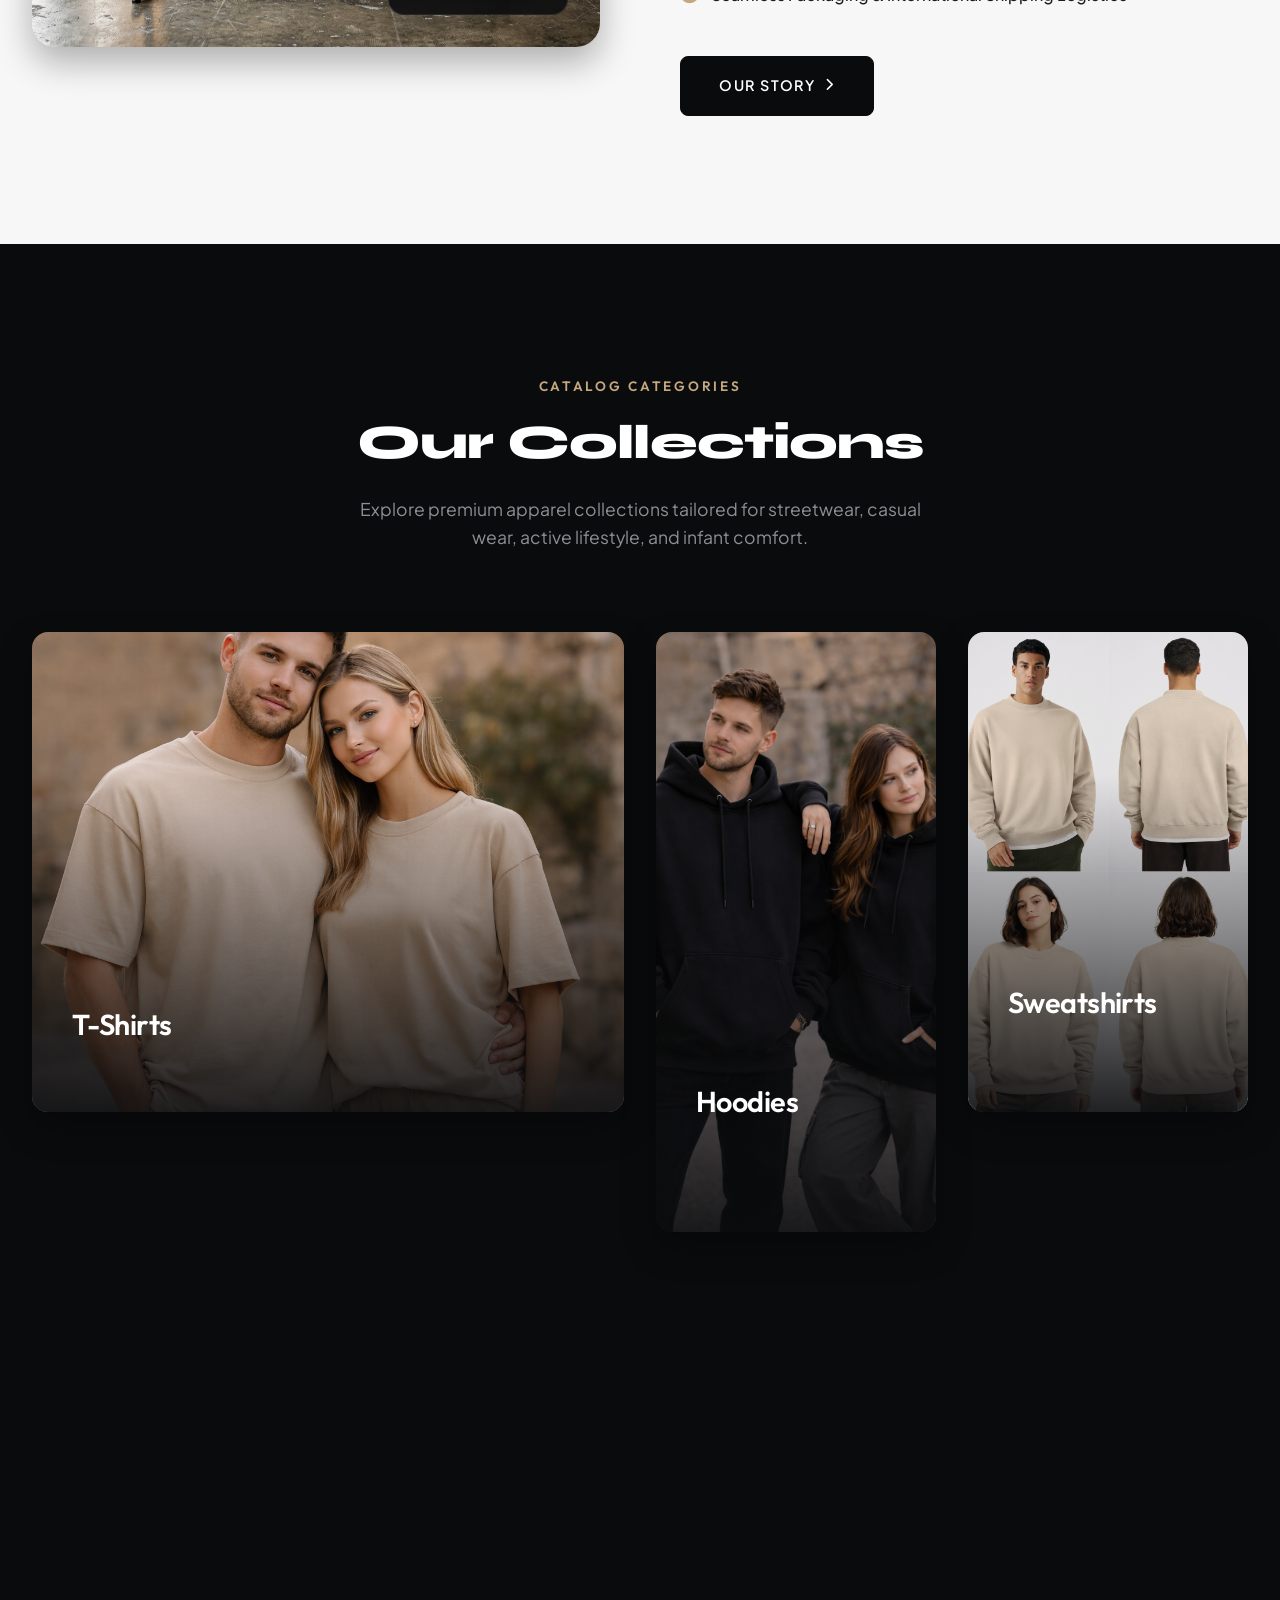
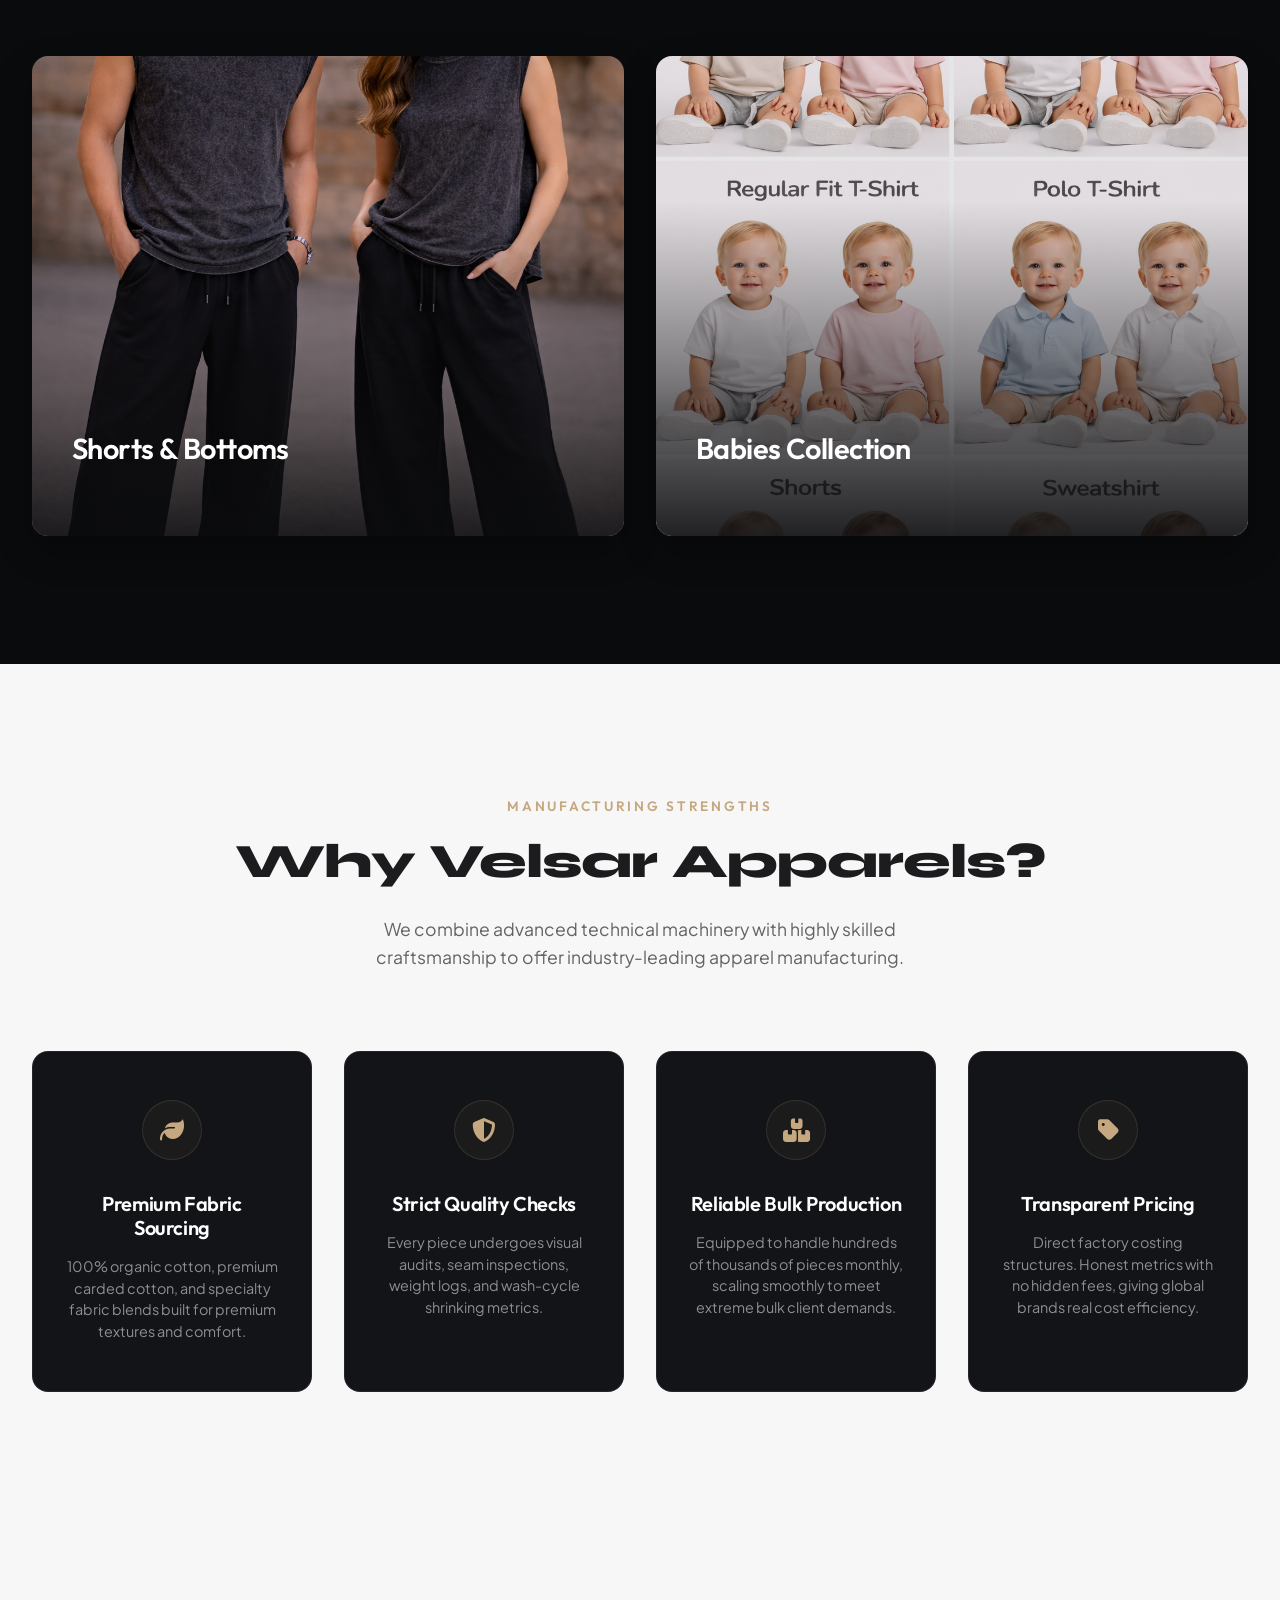
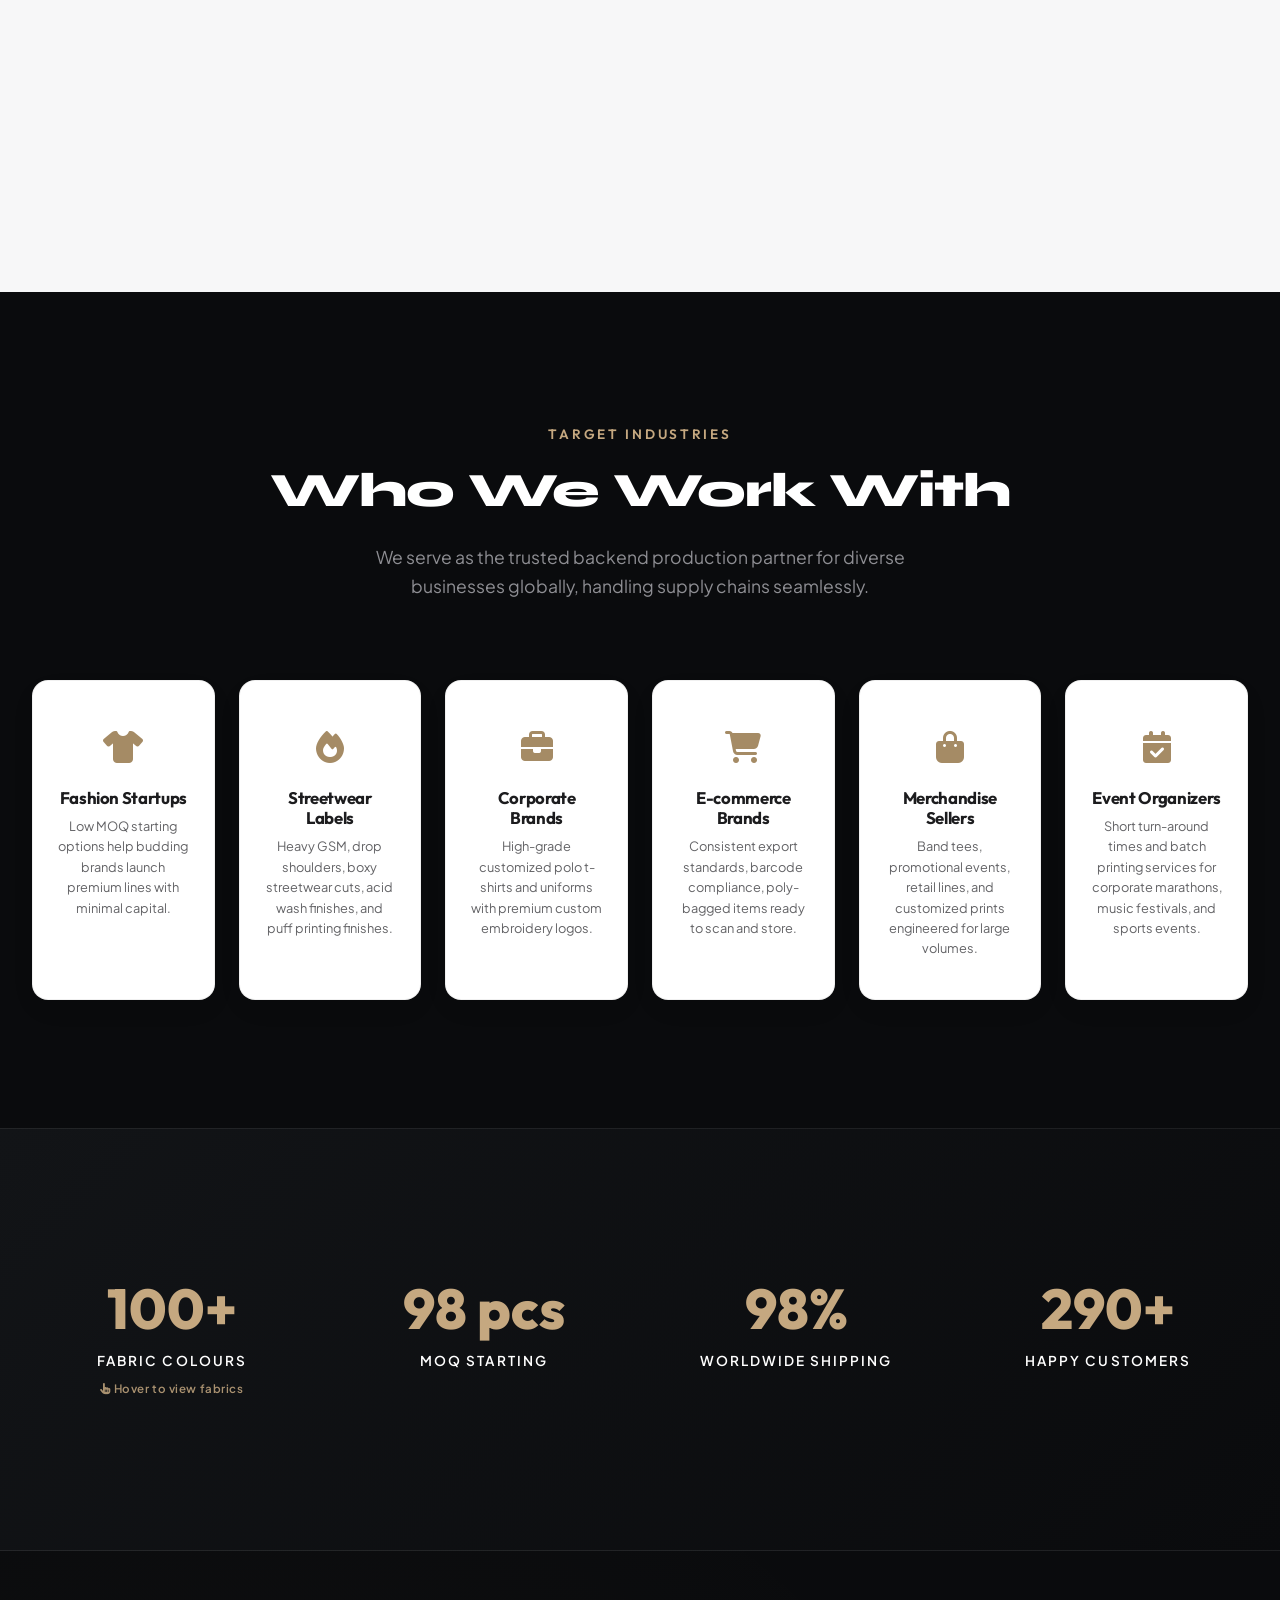
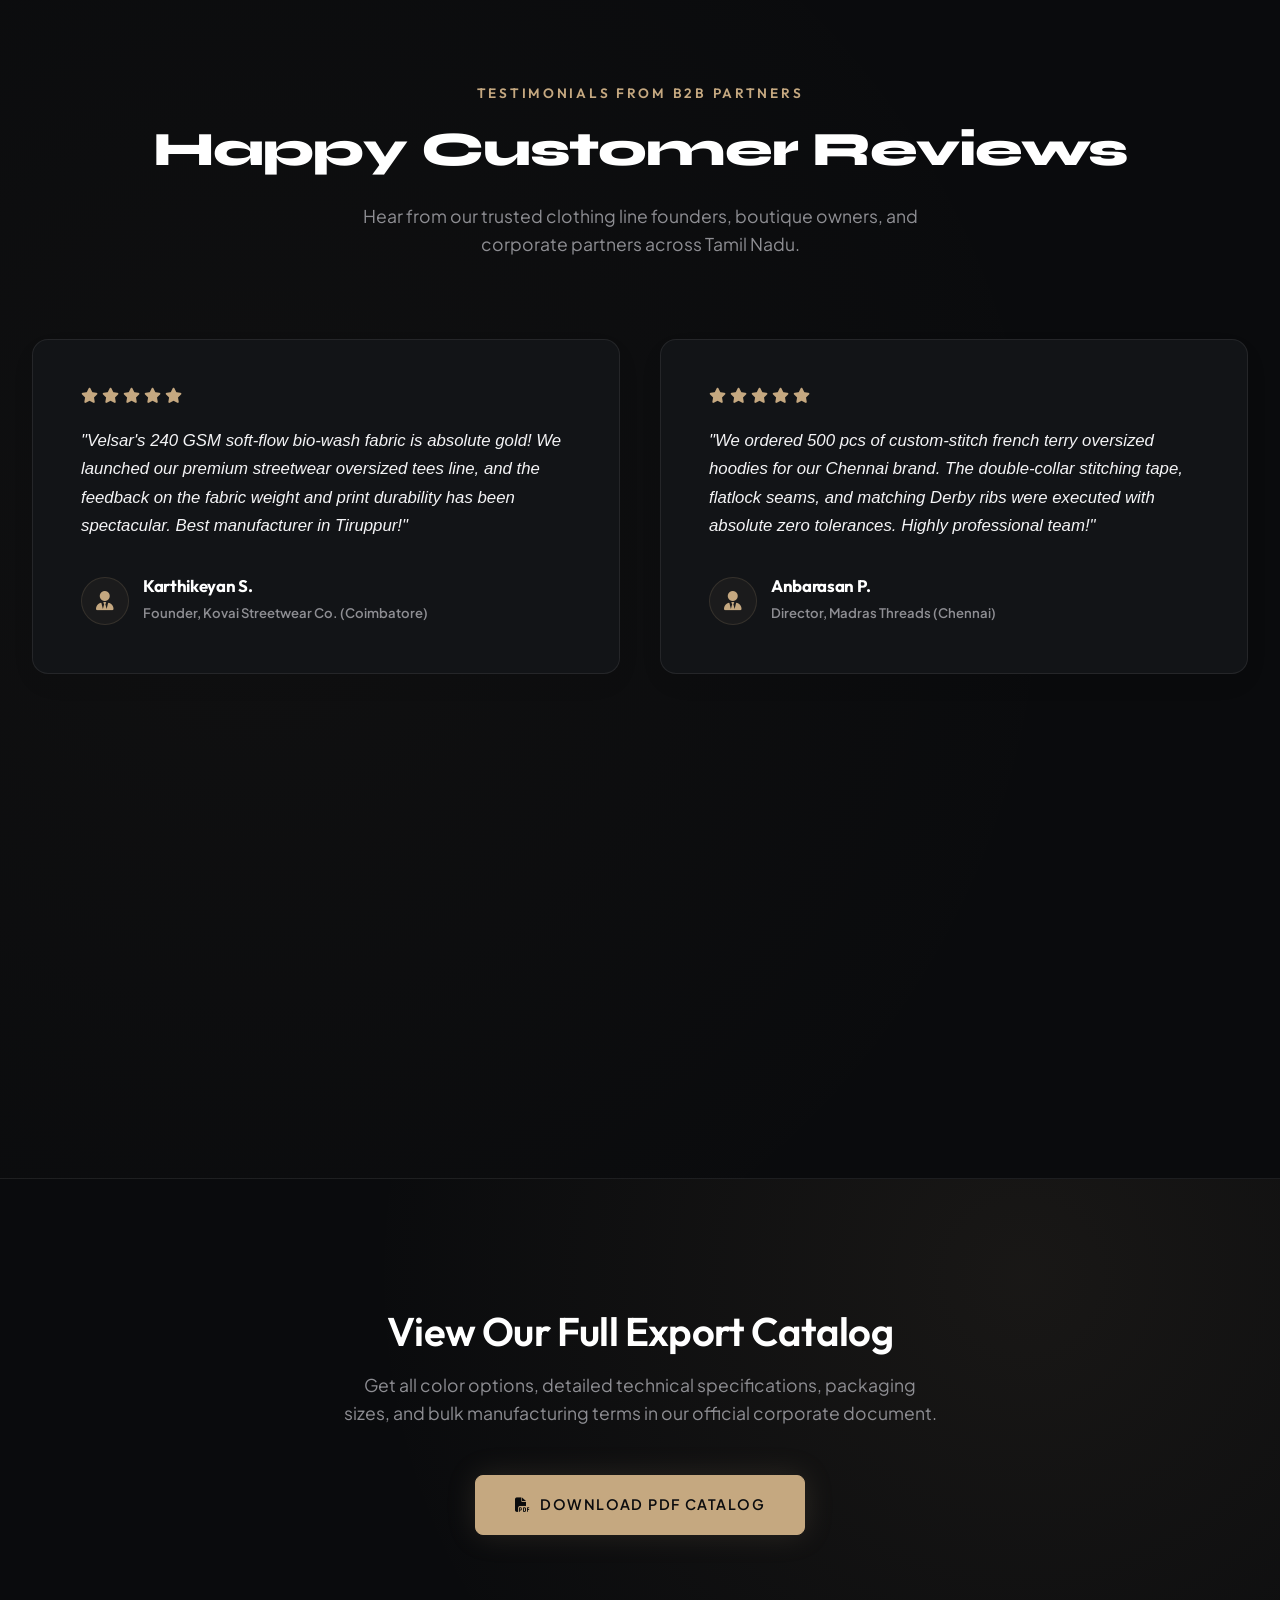
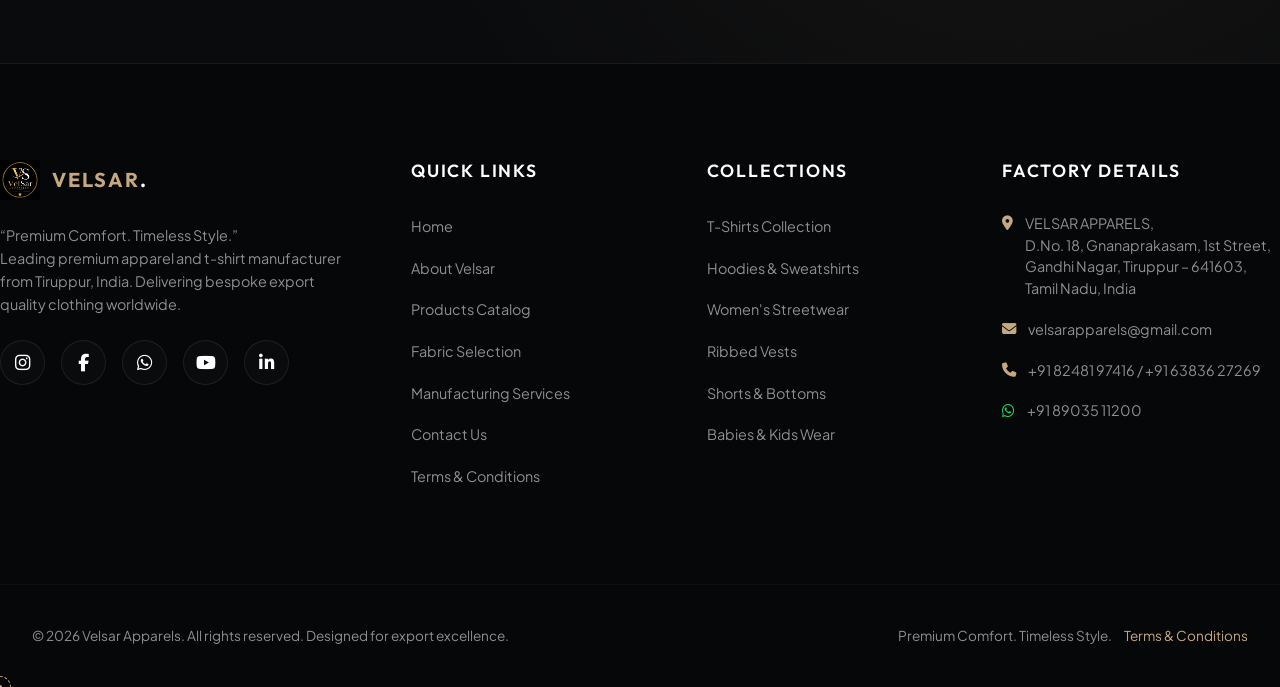
==== commit 031a0ef4: "feat: implement interactive Terms & Conditions page with live filtering, responsive swipe sidebar, a" ====
--- a/index.html
+++ b/index.html
@@ -617,6 +617,7 @@
             <li><a href="fabric.html" class="footer-link">Fabric Selection</a></li>
             <li><a href="services.html" class="footer-link">Manufacturing Services</a></li>
             <li><a href="contact.html" class="footer-link">Contact Us</a></li>
+            <li><a href="terms.html" class="footer-link">Terms & Conditions</a></li>
           </ul>
         </div>
         
@@ -661,7 +662,7 @@
     <div class="footer-bottom">
       <div class="container footer-bottom-flex">
         <p>&copy; 2026 Velsar Apparels. All rights reserved. Designed for export excellence.</p>
-        <p>Premium Comfort. Timeless Style.</p>
+        <p>Premium Comfort. Timeless Style. <a href="terms.html" style="color: var(--accent); margin-left: 10px; text-decoration: none;">Terms & Conditions</a></p>
       </div>
     </div>
   </footer>
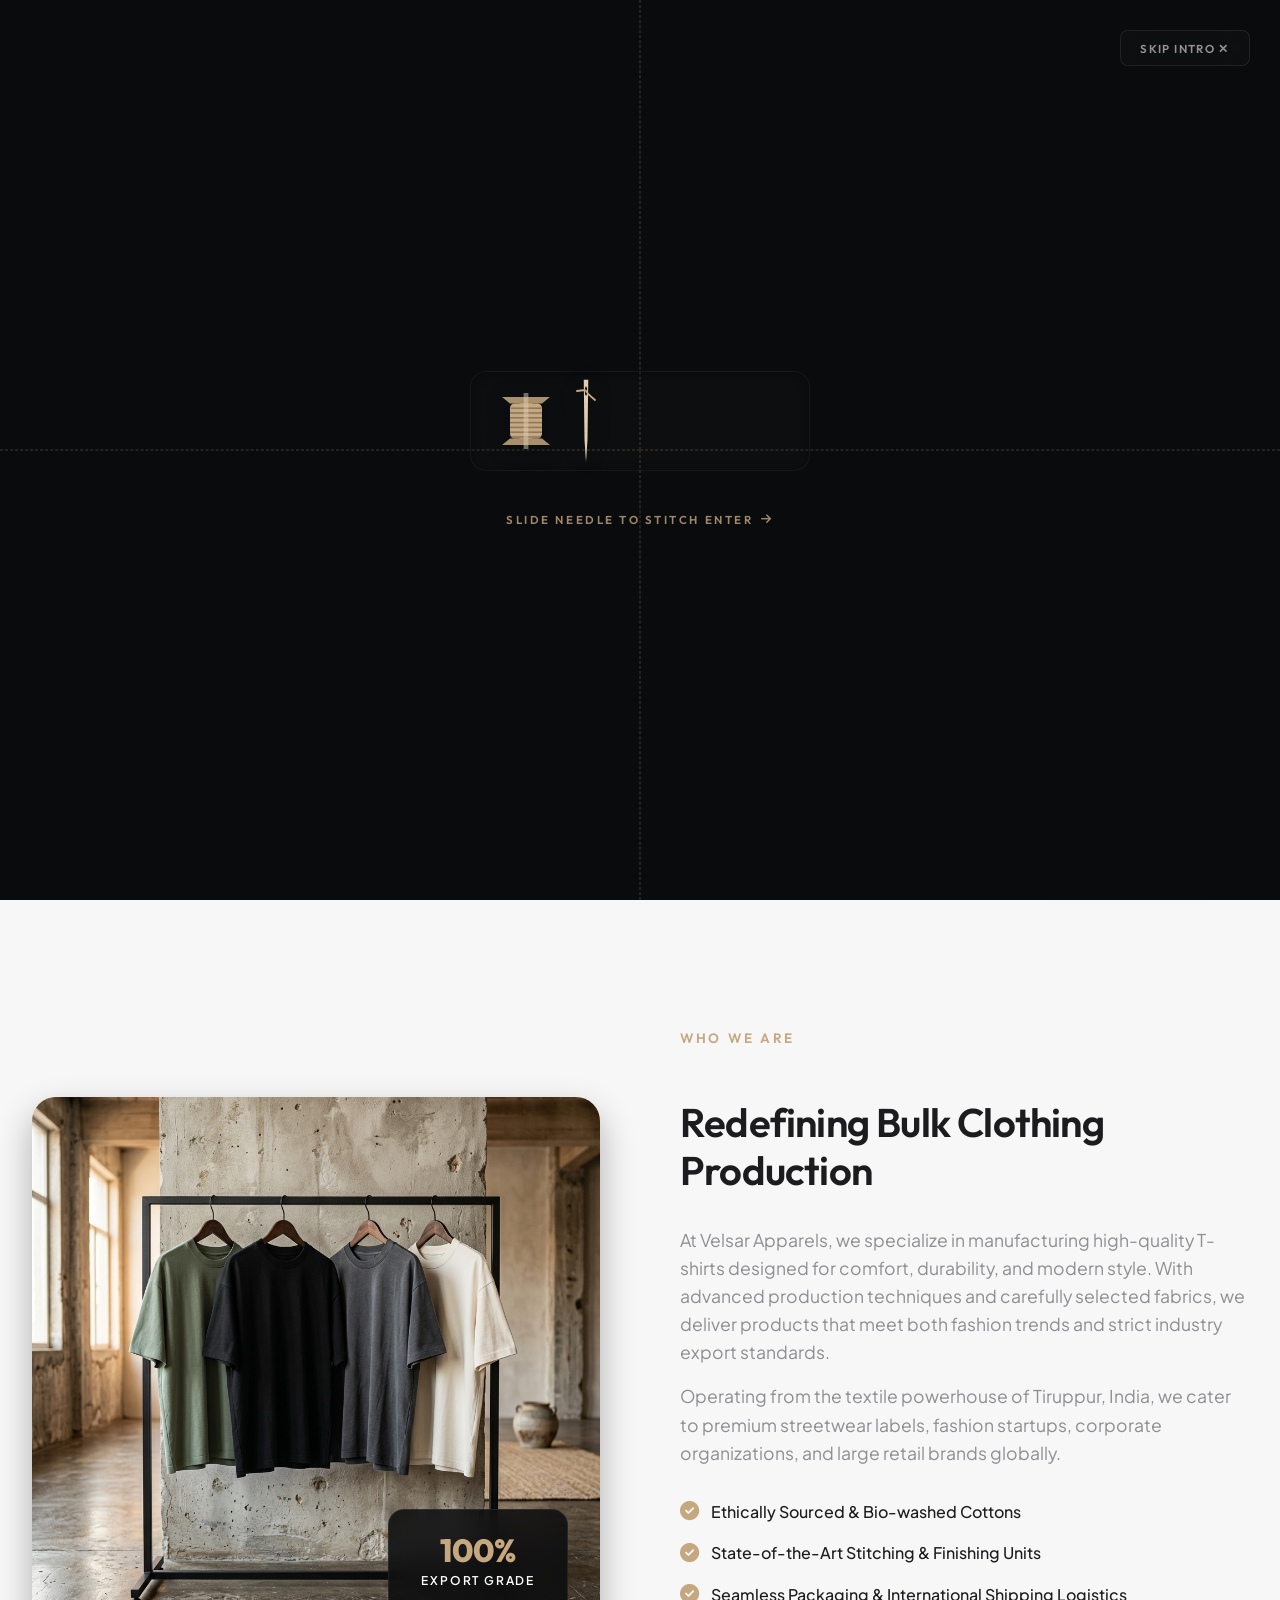
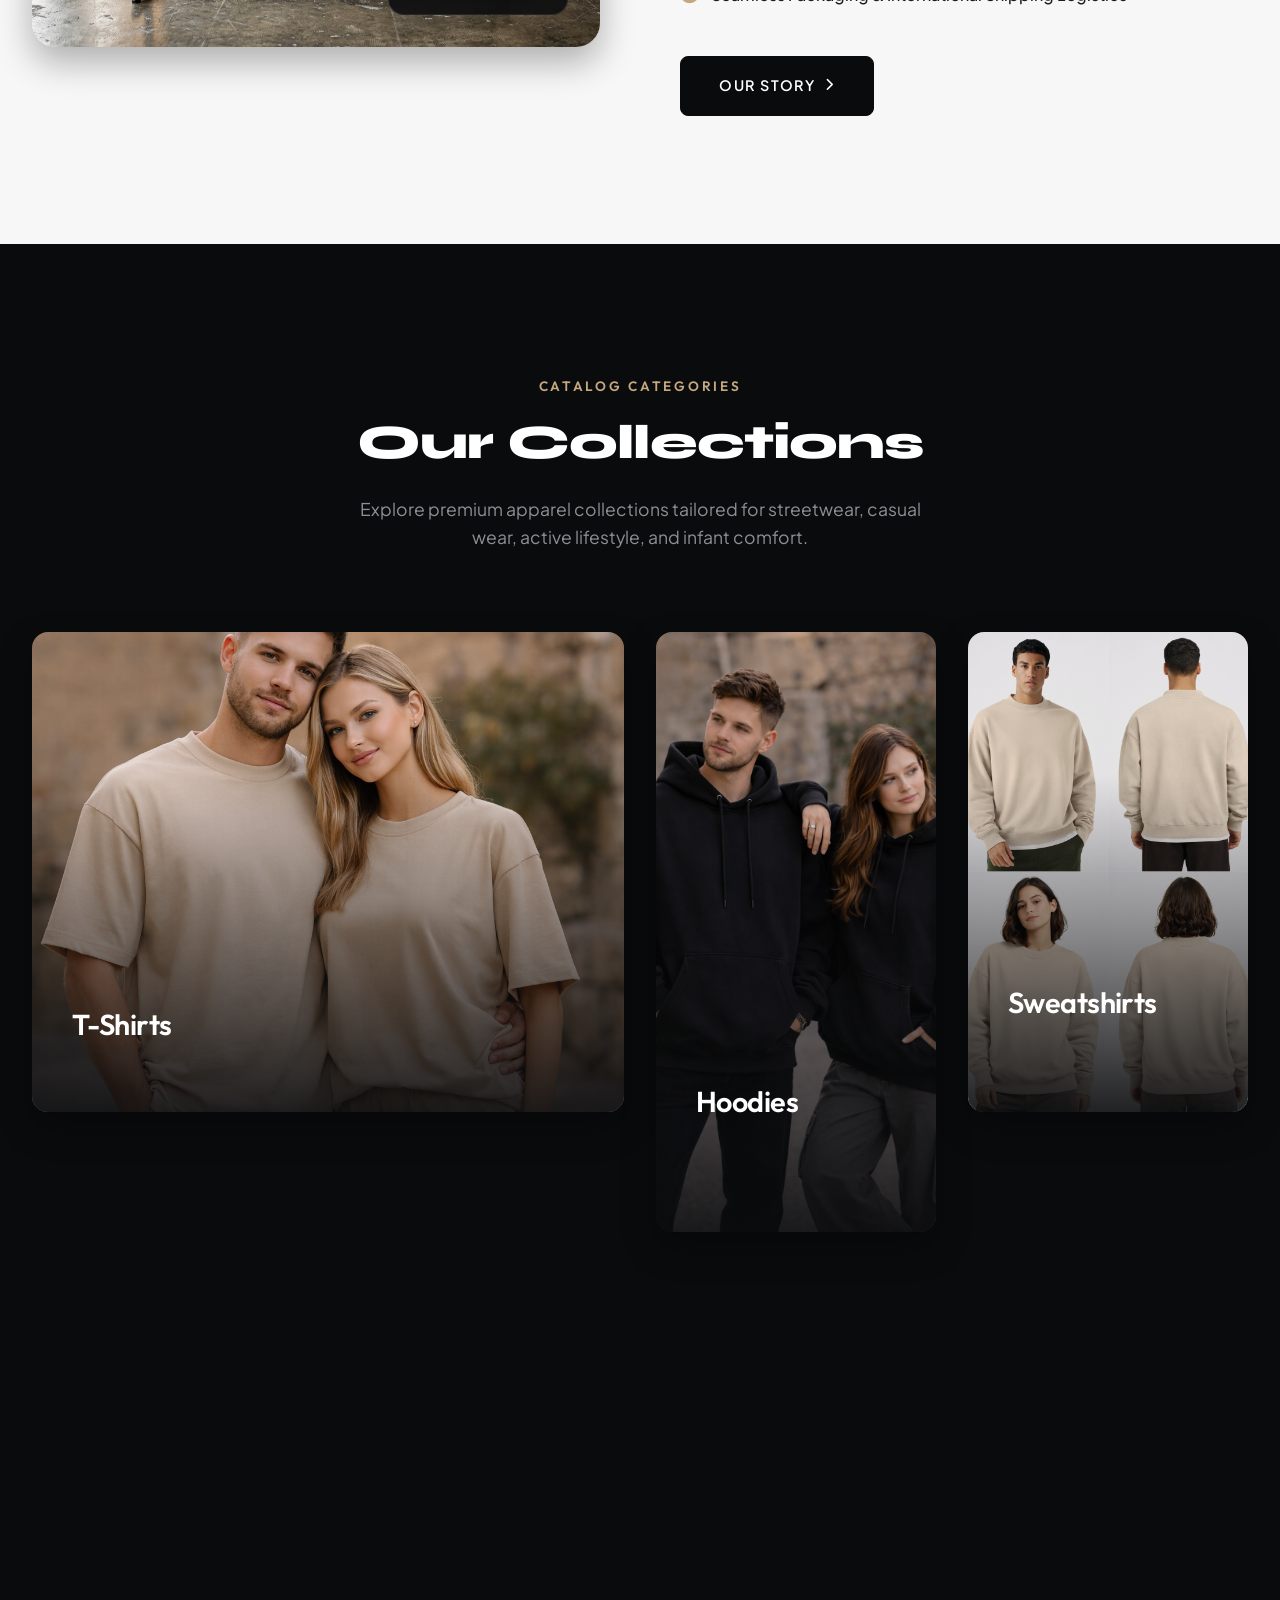
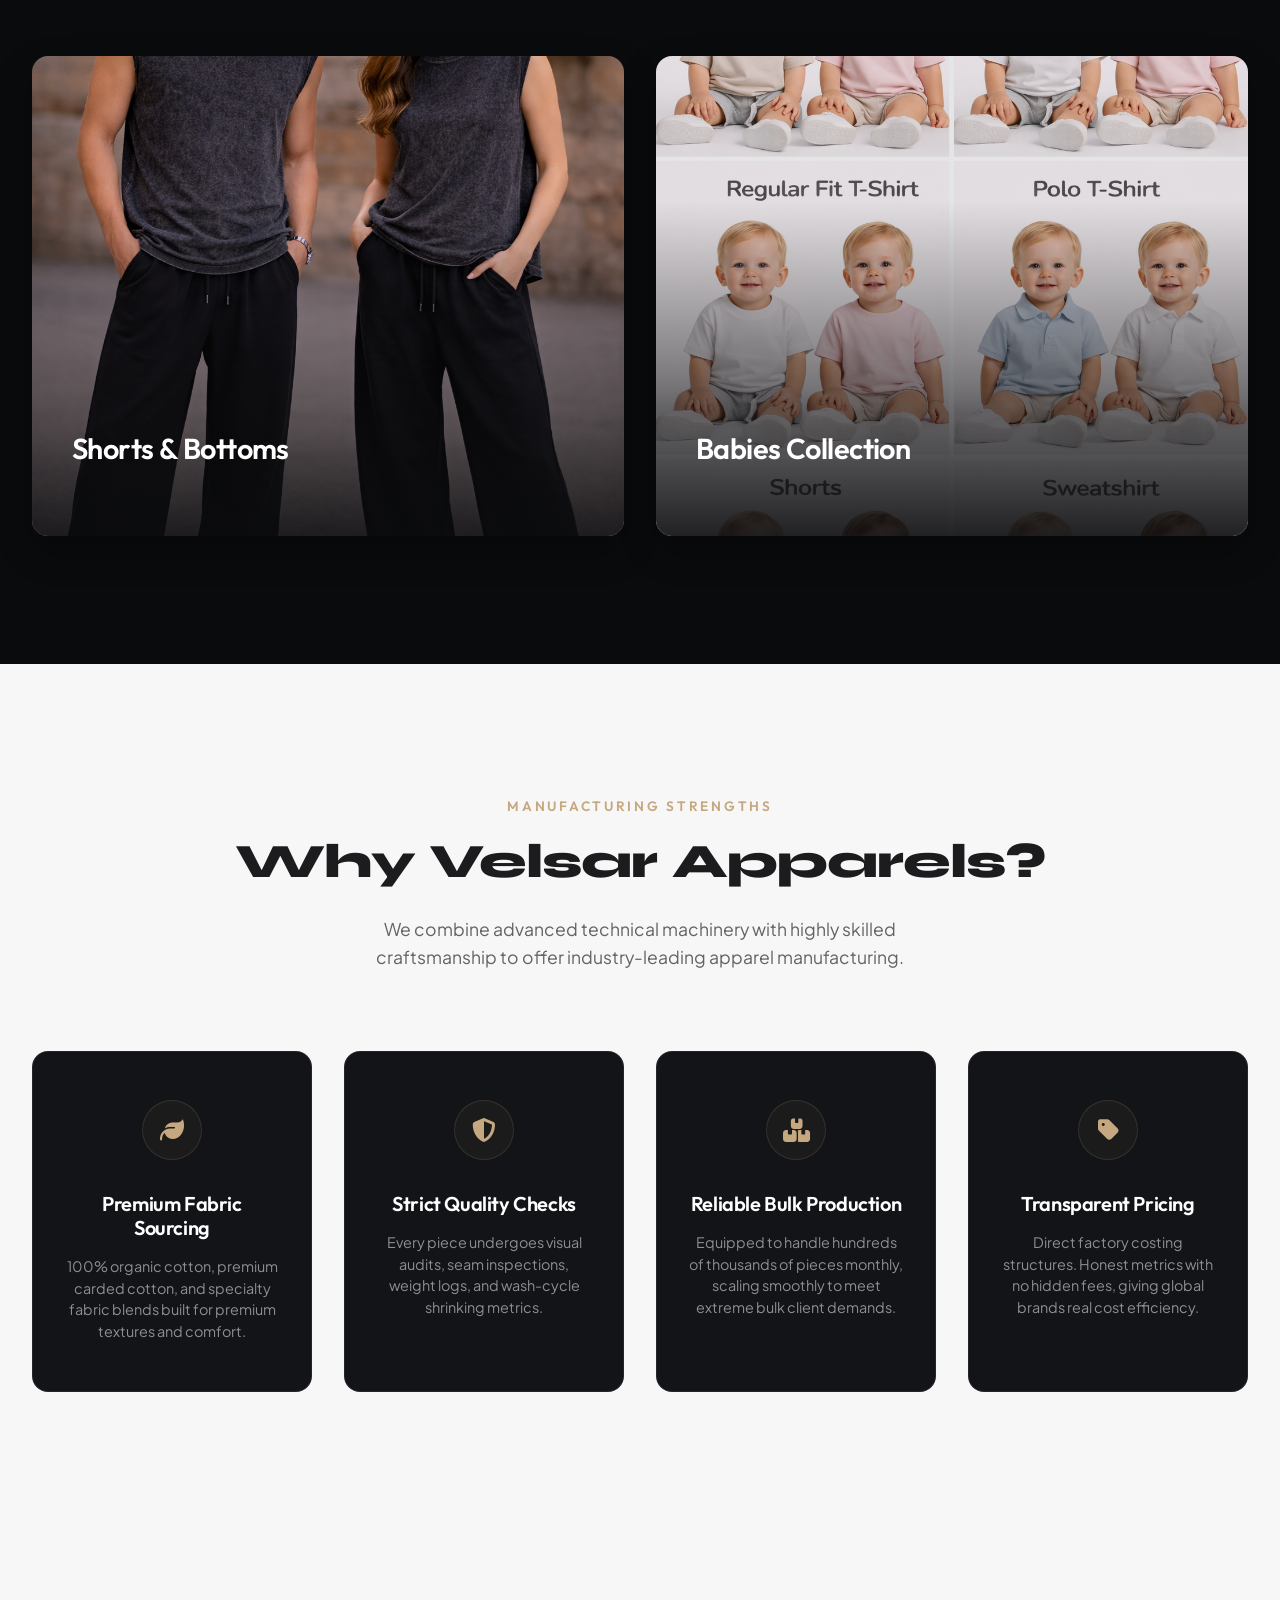
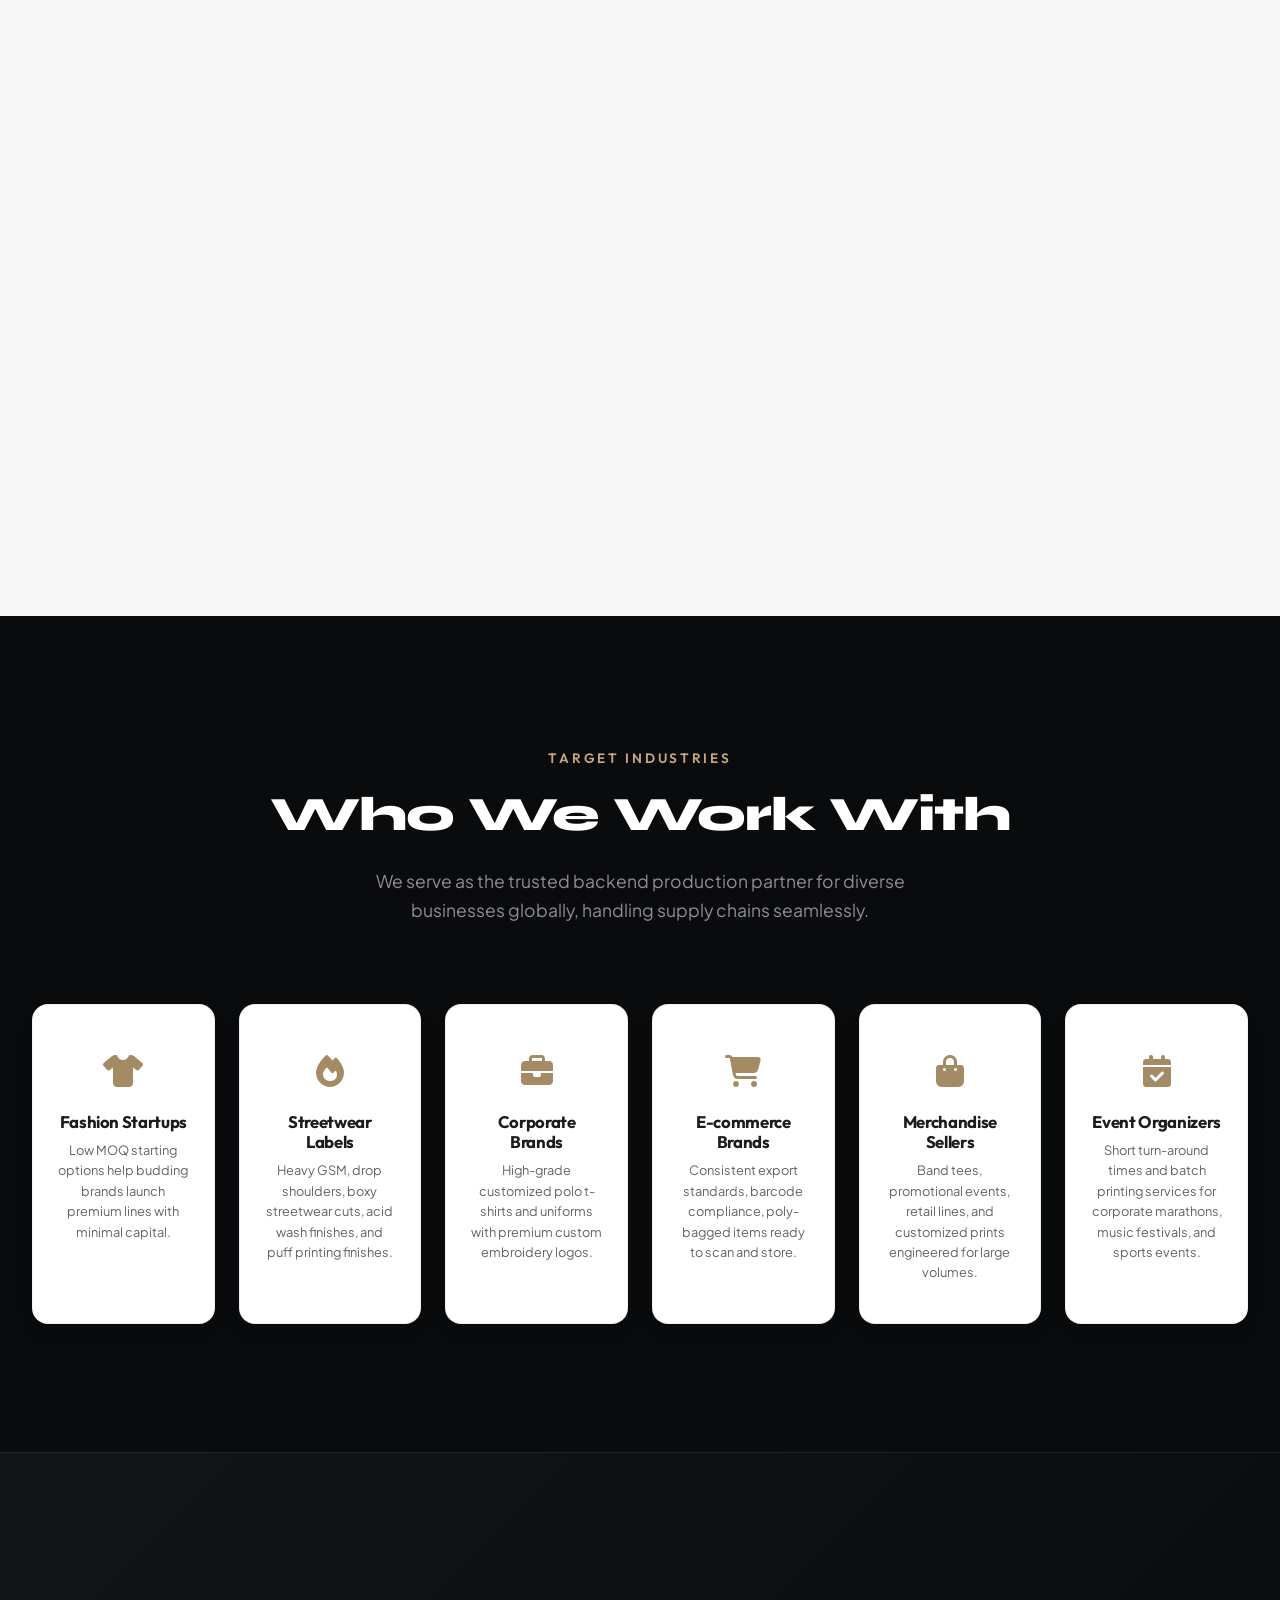
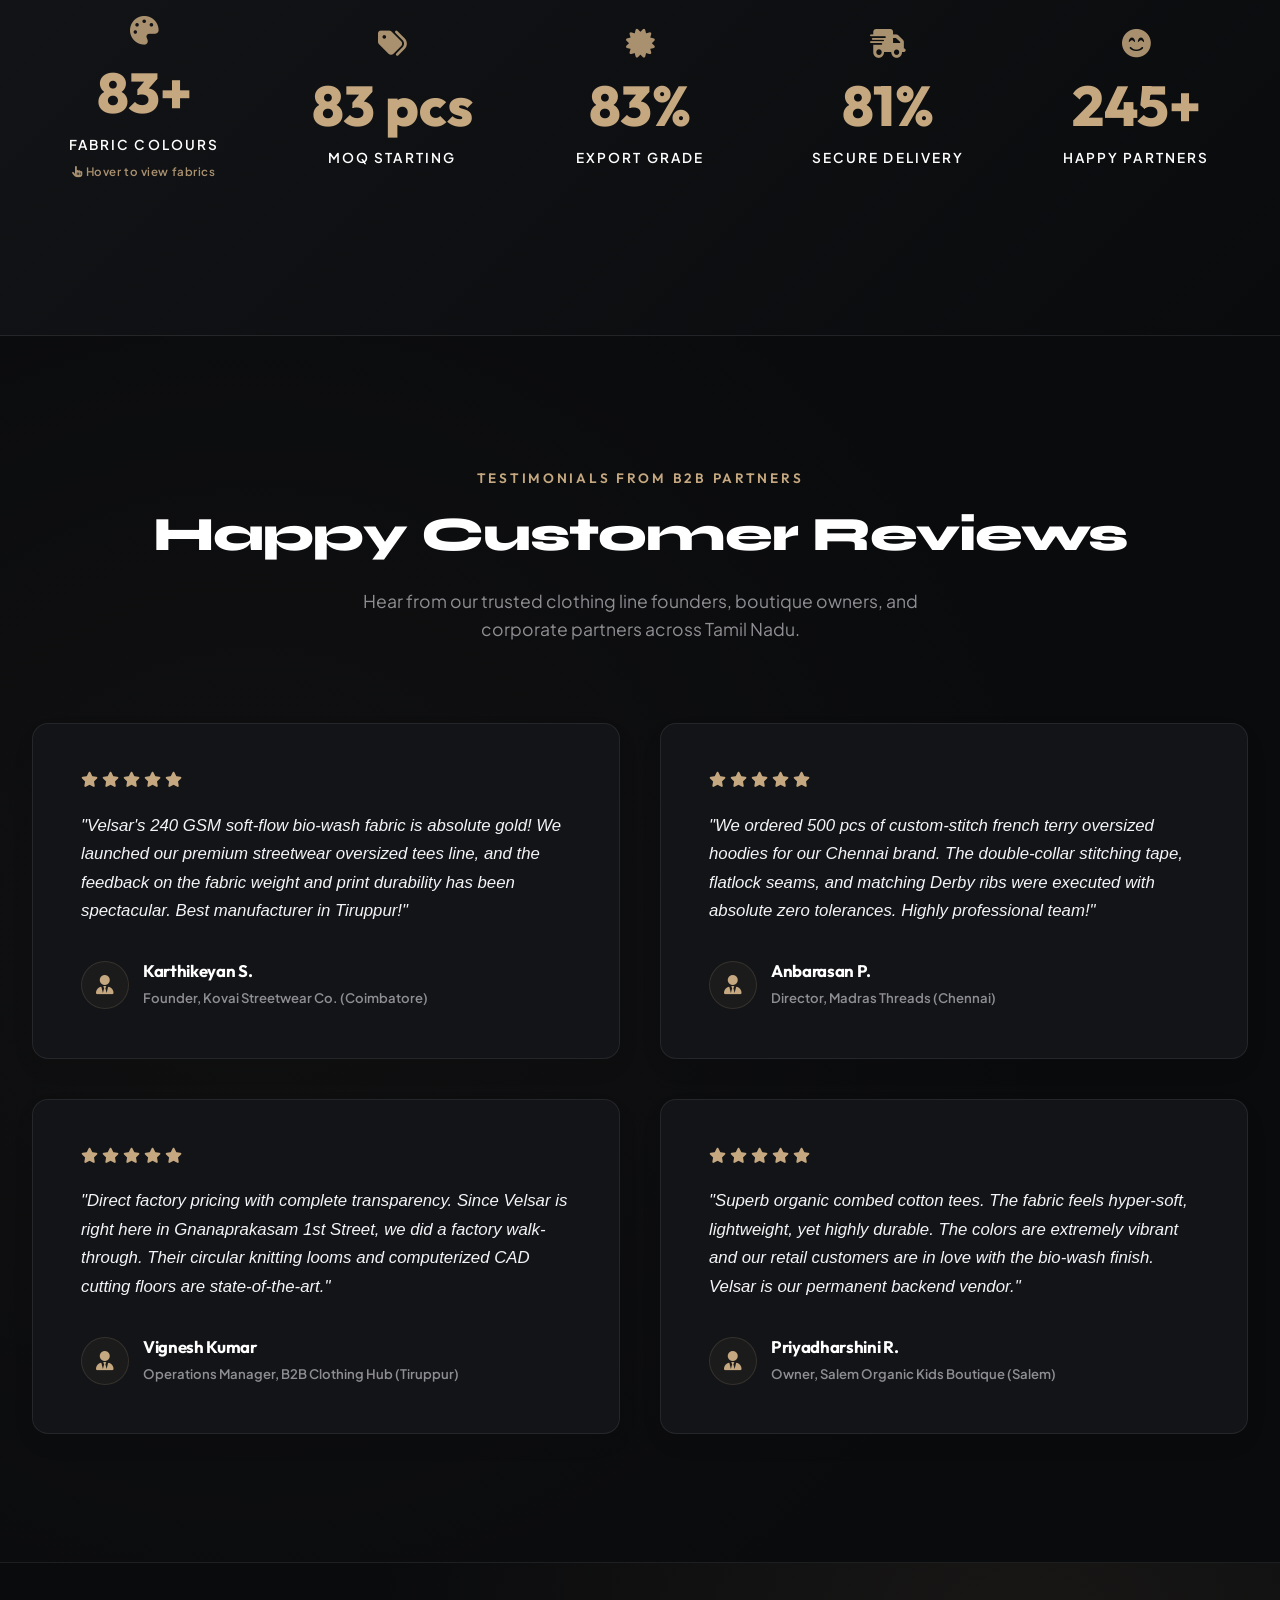
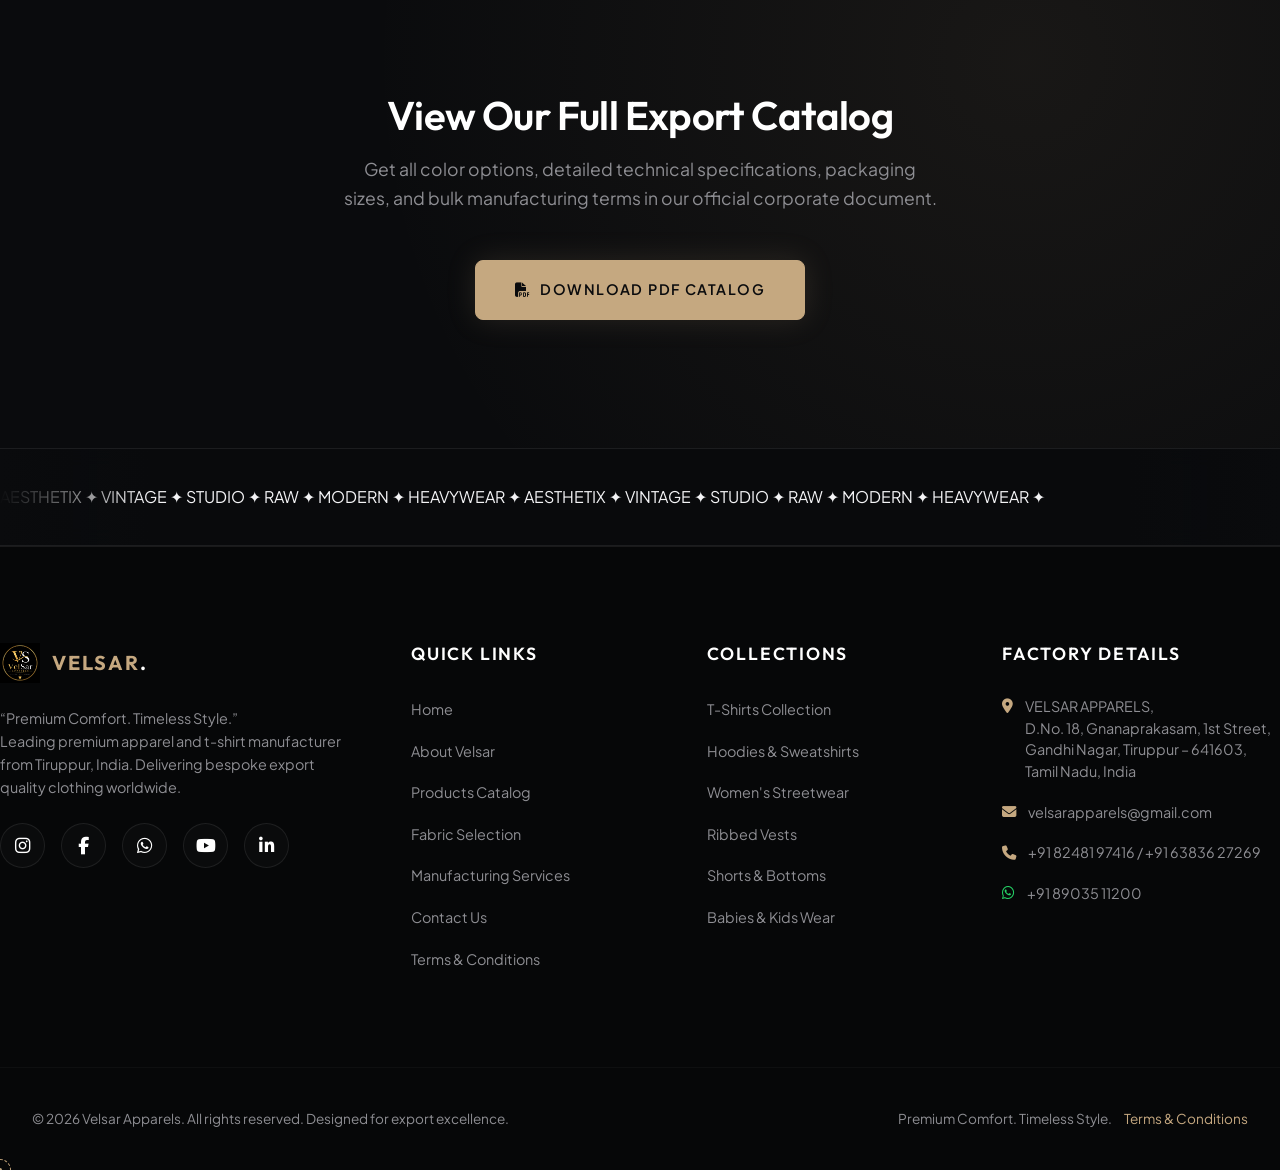
==== commit 3b16a8f0: "B2B Catalog Upgrade: Add sizes/colors/MOQ specs, hero slideshow, Pantone swatches, new Shoot images," ====
--- a/index.html
+++ b/index.html
@@ -137,7 +137,13 @@
 
   <!-- 3. HERO SECTION -->
   <section class="hero" id="home-hero">
-    <div class="hero-bg"></div>
+    <div class="hero-bg-slideshow">
+      <div class="hero-slide active" style="background-image: url('Shoot/Back Ground 1.png');"></div>
+      <div class="hero-slide" style="background-image: url('Shoot/Back Ground 2.png');"></div>
+      <div class="hero-slide" style="background-image: url('Shoot/Work Process.png');"></div>
+      <div class="hero-slide" style="background-image: url('Shoot/Custom.png');"></div>
+      <div class="hero-slide" style="background-image: url('Shoot/Finishing Pcs.png');"></div>
+    </div>
     <div class="hero-overlay"></div>
     
     <div class="container hero-content-wrapper">
@@ -163,9 +169,12 @@
         <!-- Left Side Image Slideshow -->
         <div class="intro-image-wrapper reveal reveal-slide-left" id="intro-image-container">
           <div class="slideshow-container">
-            <img class="slide-img active" src="Shoot/Fabrics.png" alt="Premium Cottons & Fabrics">
+            <img class="slide-img active" src="Shoot/First Page.png" alt="Velsar Premium Clothing Showcase">
             <img class="slide-img" src="Shoot/Model 1.png" alt="Finished Streetwear Custom Apparels">
-            <img class="slide-img" src="Shoot/First Page.png" alt="Velsar Premium Clothing Showcase">
+            <img class="slide-img" src="Shoot/Shoot.png" alt="Premium Streetwear Photoshoot">
+            <img class="slide-img" src="Shoot/Custom 1.png" alt="Custom Manufacturing Showcase">
+            <img class="slide-img" src="Shoot/Fabrics Image.png" alt="Premium Fabric Collection">
+            <img class="slide-img" src="Shoot/Work Process.png" alt="Factory Work Process">
           </div>
           <div class="intro-badge" style="z-index: 10;">
             <div class="intro-badge-num">100%</div>
@@ -345,6 +354,50 @@
         </div>
         
       </div>
+      
+      <!-- Why Choose Us Visual Showcase Row -->
+      <div class="why-showcase-container reveal">
+        <div class="why-showcase-grid">
+          
+          <div class="why-showcase-card">
+            <img class="why-showcase-img" src="Shoot/Fabrics Image.png" alt="Premium Fabric Close-up" loading="lazy">
+            <div class="why-showcase-overlay">
+              <span class="why-showcase-tag">Raw Materials</span>
+              <h4 class="why-showcase-title">Premium Fabric Sourcing</h4>
+              <p class="why-showcase-desc">Handpicked combed cotton & French Terry rolls from certified mills.</p>
+            </div>
+          </div>
+          
+          <div class="why-showcase-card">
+            <img class="why-showcase-img" src="Shoot/Custom 2.png" alt="Custom Manufacturing Process" loading="lazy">
+            <div class="why-showcase-overlay">
+              <span class="why-showcase-tag">Quality Control</span>
+              <h4 class="why-showcase-title">Multi-Stage QC</h4>
+              <p class="why-showcase-desc">GSM verification, shrinkage testing & AQL inspections on every lot.</p>
+            </div>
+          </div>
+          
+          <div class="why-showcase-card">
+            <img class="why-showcase-img" src="Shoot/Work Process.png" alt="Factory Stitching Line" loading="lazy">
+            <div class="why-showcase-overlay">
+              <span class="why-showcase-tag">Production</span>
+              <h4 class="why-showcase-title">Expert Stitching</h4>
+              <p class="why-showcase-desc">Skilled operators running high-speed flatlock & overlock machines.</p>
+            </div>
+          </div>
+          
+          <div class="why-showcase-card">
+            <img class="why-showcase-img" src="Shoot/Finishing Pcs.png" alt="Finished Apparel Collection" loading="lazy">
+            <div class="why-showcase-overlay">
+              <span class="why-showcase-tag">Finished Goods</span>
+              <h4 class="why-showcase-title">Streetwear Ready</h4>
+              <p class="why-showcase-desc">Export-packed collections ready for global brand distribution.</p>
+            </div>
+          </div>
+          
+        </div>
+      </div>
+      
     </div>
   </section>
 
@@ -412,6 +465,7 @@
         
         <!-- Stat 1: Fabric Colours (Interactive Hover) -->
         <div class="stat-card reveal reveal-scale reveal-delay-1 fabric-colours-card" id="fabric-colours-trigger">
+          <div class="stat-icon"><i class="fas fa-palette"></i></div>
           <div class="stat-number" data-target="100" data-suffix="+">0</div>
           <div class="stat-label">Fabric Colours</div>
           <div class="hover-tip"><i class="fas fa-hand-pointer"></i> Hover to view fabrics</div>
@@ -451,22 +505,32 @@
           </div>
         </div>
         
-        <!-- Stat 2: MOQ Starting -->
+        <!-- Stat 2: MOQ Sourcing -->
         <div class="stat-card reveal reveal-scale reveal-delay-2">
+          <div class="stat-icon"><i class="fas fa-tags"></i></div>
           <div class="stat-number" data-target="100" data-suffix=" pcs">0</div>
           <div class="stat-label">MOQ Starting</div>
         </div>
         
-        <!-- Stat 3: Worldwide Shipping -->
+        <!-- Stat 3: Premium Quality -->
         <div class="stat-card reveal reveal-scale reveal-delay-3">
+          <div class="stat-icon"><i class="fas fa-certificate"></i></div>
           <div class="stat-number" data-target="100" data-suffix="%">0</div>
-          <div class="stat-label">Worldwide Shipping</div>
-        </div>
-        
-        <!-- Stat 4: Happy Customers -->
+          <div class="stat-label">Export Grade</div>
+        </div>
+        
+        <!-- Stat 4: Worldwide Shipping -->
         <div class="stat-card reveal reveal-scale reveal-delay-4">
+          <div class="stat-icon"><i class="fas fa-truck-fast"></i></div>
+          <div class="stat-number" data-target="100" data-suffix="%">0</div>
+          <div class="stat-label">Secure Delivery</div>
+        </div>
+        
+        <!-- Stat 5: Happy Partners -->
+        <div class="stat-card reveal reveal-scale reveal-delay-5">
+          <div class="stat-icon"><i class="fas fa-smile-beam"></i></div>
           <div class="stat-number" data-target="300" data-suffix="+">0</div>
-          <div class="stat-label">Happy Customers</div>
+          <div class="stat-label">Happy Partners</div>
         </div>
         
       </div>
@@ -582,6 +646,36 @@
       </a>
     </div>
   </section>
+
+  <!-- 9.5 INFINITE MONOCHROME LOGO MARQUEE -->
+  <div class="logo-marquee-tape">
+    <div class="logo-marquee-track">
+      <span class="marquee-logo">AESTHETIX</span>
+      <span class="marquee-dot">✦</span>
+      <span class="marquee-logo">VINTAGE</span>
+      <span class="marquee-dot">✦</span>
+      <span class="marquee-logo">STUDIO</span>
+      <span class="marquee-dot">✦</span>
+      <span class="marquee-logo">RAW</span>
+      <span class="marquee-dot">✦</span>
+      <span class="marquee-logo">MODERN</span>
+      <span class="marquee-dot">✦</span>
+      <span class="marquee-logo">HEAVYWEAR</span>
+      <span class="marquee-dot">✦</span>
+      <span class="marquee-logo">AESTHETIX</span>
+      <span class="marquee-dot">✦</span>
+      <span class="marquee-logo">VINTAGE</span>
+      <span class="marquee-dot">✦</span>
+      <span class="marquee-logo">STUDIO</span>
+      <span class="marquee-dot">✦</span>
+      <span class="marquee-logo">RAW</span>
+      <span class="marquee-dot">✦</span>
+      <span class="marquee-logo">MODERN</span>
+      <span class="marquee-dot">✦</span>
+      <span class="marquee-logo">HEAVYWEAR</span>
+      <span class="marquee-dot">✦</span>
+    </div>
+  </div>
 
   <!-- 10. SHARED FOOTER -->
   <footer class="footer">
--- a/style.css
+++ b/style.css
@@ -125,6 +125,9 @@
   pointer-events: none;
   transition: opacity 0.8s ease, visibility 0.8s ease;
 }
+#preloader:not(.active) {
+  pointer-events: auto;
+}
 .preloader-panel {
   position: absolute;
   background: var(--primary-dark);
@@ -133,80 +136,199 @@
   pointer-events: auto;
 }
 
-/* CURTAINS STYLE (Horizontal Seam Split) */
-#preloader.style-curtains .p-top-left {
+/* 1. 3D ORIGAMI FABRIC GATE FOLD (style-origami) */
+#preloader.style-origami {
+  perspective: 1500px;
+}
+#preloader.style-origami .preloader-panel {
+  width: 50%;
+  height: 50%;
+  box-shadow: 0 0 50px rgba(0, 0, 0, 0.8) inset;
+  transition: transform 1.5s cubic-bezier(0.25, 1, 0.5, 1), opacity 1.3s ease, filter 1.3s ease;
+}
+#preloader.style-origami .p-top-left {
   top: 0;
   left: 0;
-  width: 50%;
-  height: 100%;
-  border-right: 1px dashed rgba(197, 168, 128, 0.12);
-}
-#preloader.style-curtains .p-top-right {
+  transform-origin: left center;
+  border-right: 1px dashed rgba(197, 168, 128, 0.15);
+  border-bottom: 1px dashed rgba(197, 168, 128, 0.15);
+}
+#preloader.style-origami .p-top-right {
   top: 0;
   right: 0;
+  transform-origin: right center;
+  border-left: 1px dashed rgba(197, 168, 128, 0.15);
+  border-bottom: 1px dashed rgba(197, 168, 128, 0.15);
+}
+#preloader.style-origami .p-bottom-left {
+  bottom: 0;
+  left: 0;
+  transform-origin: left center;
+  border-right: 1px dashed rgba(197, 168, 128, 0.15);
+  border-top: 1px dashed rgba(197, 168, 128, 0.15);
+}
+#preloader.style-origami .p-bottom-right {
+  bottom: 0;
+  right: 0;
+  transform-origin: right center;
+  border-left: 1px dashed rgba(197, 168, 128, 0.15);
+  border-top: 1px dashed rgba(197, 168, 128, 0.15);
+}
+
+/* Origami Active Dismissal - dynamic folding fabric gate */
+#preloader.style-origami.active .p-top-left,
+#preloader.style-origami.active .p-bottom-left {
+  transform: rotateY(-95deg) scaleX(0.8) skewY(3deg);
+  opacity: 0;
+  filter: brightness(0.2) blur(3px);
+}
+#preloader.style-origami.active .p-top-right,
+#preloader.style-origami.active .p-bottom-right {
+  transform: rotateY(95deg) scaleX(0.8) skewY(-3deg);
+  opacity: 0;
+  filter: brightness(0.2) blur(3px);
+}
+
+/* Origami Dragging State */
+#preloader.style-origami.dragging .p-top-left,
+#preloader.style-origami.dragging .p-bottom-left {
+  transform: rotateY(calc(var(--drag-progress) * -95deg)) scaleX(calc(1 - var(--drag-progress) * 0.2)) skewY(calc(var(--drag-progress) * 3deg));
+  transition: none;
+}
+#preloader.style-origami.dragging .p-top-right,
+#preloader.style-origami.dragging .p-bottom-right {
+  transform: rotateY(calc(var(--drag-progress) * 95deg)) scaleX(calc(1 - var(--drag-progress) * 0.2)) skewY(calc(var(--drag-progress) * -3deg));
+  transition: none;
+}
+
+/* 2. DYNAMIC HIGH-TENSION FABRIC SPLIT (style-elastic-peel) */
+#preloader.style-elastic-peel .preloader-panel {
   width: 50%;
-  height: 100%;
-  border-left: 1px dashed rgba(197, 168, 128, 0.12);
-}
-#preloader.style-curtains .p-bottom-left,
-#preloader.style-curtains .p-bottom-right {
-  display: none;
-}
-
-/* Curtains Dismissal */
-#preloader.style-curtains.active .p-top-left {
-  transform: translateX(-100%);
-}
-#preloader.style-curtains.active .p-top-right {
-  transform: translateX(100%);
-}
-
-/* CRISS-CROSS STYLE (Diagonal Cutting Shear Split) */
-#preloader.style-crisscross .p-top-left {
+  height: 50%;
+  transition: transform 1.6s cubic-bezier(0.68, -0.6, 0.27, 1.55), filter 1.4s ease;
+}
+#preloader.style-elastic-peel .p-top-left {
   top: 0;
   left: 0;
+  border-right: 1px dashed rgba(197, 168, 128, 0.15);
+  border-bottom: 1px dashed rgba(197, 168, 128, 0.15);
+}
+#preloader.style-elastic-peel .p-top-right {
+  top: 0;
+  right: 0;
+  border-left: 1px dashed rgba(197, 168, 128, 0.15);
+  border-bottom: 1px dashed rgba(197, 168, 128, 0.15);
+}
+#preloader.style-elastic-peel .p-bottom-left {
+  bottom: 0;
+  left: 0;
+  border-right: 1px dashed rgba(197, 168, 128, 0.15);
+  border-top: 1px dashed rgba(197, 168, 128, 0.15);
+}
+#preloader.style-elastic-peel .p-bottom-right {
+  bottom: 0;
+  right: 0;
+  border-left: 1px dashed rgba(197, 168, 128, 0.15);
+  border-top: 1px dashed rgba(197, 168, 128, 0.15);
+}
+
+/* Elastic Split - pulls to corners with spring-like snap skew */
+#preloader.style-elastic-peel.active .p-top-left {
+  transform: translate(-100%, -50%) skewX(-8deg);
+  filter: blur(2px);
+}
+#preloader.style-elastic-peel.active .p-top-right {
+  transform: translate(100%, -50%) skewX(8deg);
+  filter: blur(2px);
+}
+#preloader.style-elastic-peel.active .p-bottom-left {
+  transform: translate(-100%, 50%) skewX(8deg);
+  filter: blur(2px);
+}
+#preloader.style-elastic-peel.active .p-bottom-right {
+  transform: translate(100%, 50%) skewX(-8deg);
+  filter: blur(2px);
+}
+
+/* Elastic Peel Dragging State */
+#preloader.style-elastic-peel.dragging .p-top-left {
+  transform: translate(calc(var(--drag-progress) * -100%), calc(var(--drag-progress) * -50%)) skewX(calc(var(--drag-progress) * -8deg));
+  transition: none;
+}
+#preloader.style-elastic-peel.dragging .p-top-right {
+  transform: translate(calc(var(--drag-progress) * 100%), calc(var(--drag-progress) * -50%)) skewX(calc(var(--drag-progress) * 8deg));
+  transition: none;
+}
+#preloader.style-elastic-peel.dragging .p-bottom-left {
+  transform: translate(calc(var(--drag-progress) * -100%), calc(var(--drag-progress) * 50%)) skewX(calc(var(--drag-progress) * 8deg));
+  transition: none;
+}
+#preloader.style-elastic-peel.dragging .p-bottom-right {
+  transform: translate(calc(var(--drag-progress) * 100%), calc(var(--drag-progress) * 50%)) skewX(calc(var(--drag-progress) * -8deg));
+  transition: none;
+}
+
+/* 3. STAGGERED THREAD DIAGONAL UNRAVEL (style-diagonal-unravel) */
+#preloader.style-diagonal-unravel .preloader-panel {
   width: 50%;
   height: 50%;
-  border-right: 1px dashed rgba(197, 168, 128, 0.12);
-  border-bottom: 1px dashed rgba(197, 168, 128, 0.12);
-}
-#preloader.style-crisscross .p-top-right {
+  border: 1px dashed rgba(197, 168, 128, 0.12);
+}
+#preloader.style-diagonal-unravel .p-top-left {
+  top: 0;
+  left: 0;
+  transition: transform 1.4s cubic-bezier(0.77, 0, 0.175, 1) 0ms, filter 1.3s ease 0ms;
+}
+#preloader.style-diagonal-unravel .p-top-right {
   top: 0;
   right: 0;
-  width: 50%;
-  height: 50%;
-  border-left: 1px dashed rgba(197, 168, 128, 0.12);
-  border-bottom: 1px dashed rgba(197, 168, 128, 0.12);
-}
-#preloader.style-crisscross .p-bottom-left {
+  transition: transform 1.4s cubic-bezier(0.77, 0, 0.175, 1) 120ms, filter 1.3s ease 120ms;
+}
+#preloader.style-diagonal-unravel .p-bottom-right {
+  bottom: 0;
+  right: 0;
+  transition: transform 1.4s cubic-bezier(0.77, 0, 0.175, 1) 240ms, filter 1.3s ease 240ms;
+}
+#preloader.style-diagonal-unravel .p-bottom-left {
   bottom: 0;
   left: 0;
-  width: 50%;
-  height: 50%;
-  border-right: 1px dashed rgba(197, 168, 128, 0.12);
-  border-top: 1px dashed rgba(197, 168, 128, 0.12);
-}
-#preloader.style-crisscross .p-bottom-right {
-  bottom: 0;
-  right: 0;
-  width: 50%;
-  height: 50%;
-  border-left: 1px dashed rgba(197, 168, 128, 0.12);
-  border-top: 1px dashed rgba(197, 168, 128, 0.12);
-}
-
-/* Criss-Cross Dismissal (Slides outwards diagonally with scissor shear tilt!) */
-#preloader.style-crisscross.active .p-top-left {
-  transform: translate(-100%, -100%) rotate(-5deg);
-}
-#preloader.style-crisscross.active .p-top-right {
-  transform: translate(100%, -100%) rotate(5deg);
-}
-#preloader.style-crisscross.active .p-bottom-left {
-  transform: translate(-100%, 100%) rotate(5deg);
-}
-#preloader.style-crisscross.active .p-bottom-right {
-  transform: translate(100%, 100%) rotate(-5deg);
+  transition: transform 1.4s cubic-bezier(0.77, 0, 0.175, 1) 360ms, filter 1.3s ease 360ms;
+}
+
+/* Asymmetric Unravel active state */
+#preloader.style-diagonal-unravel.active .p-top-left {
+  transform: translate(-100%, -100%) rotate(-12deg);
+  filter: saturate(0.5) blur(1px);
+}
+#preloader.style-diagonal-unravel.active .p-top-right {
+  transform: translate(100%, -100%) rotate(12deg);
+  filter: saturate(0.5) blur(1px);
+}
+#preloader.style-diagonal-unravel.active .p-bottom-right {
+  transform: translate(100%, 100%) rotate(-12deg);
+  filter: saturate(0.5) blur(1px);
+}
+#preloader.style-diagonal-unravel.active .p-bottom-left {
+  transform: translate(-100%, 100%) rotate(12deg);
+  filter: saturate(0.5) blur(1px);
+}
+
+/* Diagonal Unravel Dragging State */
+#preloader.style-diagonal-unravel.dragging .p-top-left {
+  transform: translate(calc(var(--drag-progress) * -100%), calc(var(--drag-progress) * -100%)) rotate(calc(var(--drag-progress) * -12deg));
+  transition: none;
+}
+#preloader.style-diagonal-unravel.dragging .p-top-right {
+  transform: translate(calc(var(--drag-progress) * 100%), calc(var(--drag-progress) * -100%)) rotate(calc(var(--drag-progress) * 12deg));
+  transition: none;
+}
+#preloader.style-diagonal-unravel.dragging .p-bottom-right {
+  transform: translate(calc(var(--drag-progress) * 100%), calc(var(--drag-progress) * 100%)) rotate(calc(var(--drag-progress) * -12deg));
+  transition: none;
+}
+#preloader.style-diagonal-unravel.dragging .p-bottom-left {
+  transform: translate(calc(var(--drag-progress) * -100%), calc(var(--drag-progress) * 100%)) rotate(calc(var(--drag-progress) * 12deg));
+  transition: none;
 }
 
 #preloader.active {
@@ -307,6 +429,230 @@
 @keyframes pulse {
   0%, 100% { opacity: 0.5; }
   50% { opacity: 1; }
+}
+
+
+/* --- YARN SPOOL & SEWING NEEDLE LOADING ANIMATION --- */
+.textile-loader-container {
+  position: relative;
+  width: 320px;
+  height: 100px;
+  display: flex;
+  align-items: center;
+  justify-content: space-between;
+  padding: 0 10px;
+}
+.spool-wrapper {
+  display: flex;
+  align-items: center;
+  justify-content: center;
+  width: 80px;
+  height: 80px;
+  animation: spoolVibe 2s ease-in-out infinite alternate;
+}
+.thread-wave-container {
+  position: relative;
+  flex: 1;
+  height: 80px;
+  display: flex;
+  align-items: center;
+  overflow: hidden;
+  margin: 0 -5px;
+}
+.loader-thread-svg {
+  width: 100%;
+  height: 100%;
+}
+.thread-line {
+  stroke-dasharray: 12 8;
+  animation: flowThread 1.5s linear infinite;
+}
+.fabric-base-line {
+  position: absolute;
+  bottom: 15px;
+  left: 0;
+  width: 100%;
+  height: 3px;
+  background: rgba(197, 168, 128, 0.25);
+  border-radius: var(--border-radius-full);
+}
+.needle-wrapper {
+  display: flex;
+  align-items: center;
+  justify-content: center;
+  width: 40px;
+  height: 90px;
+  animation: needleStitch 0.4s ease-in-out infinite alternate;
+}
+.loader-spool-svg {
+  filter: drop-shadow(0 4px 10px rgba(0, 0, 0, 0.3));
+}
+.loader-needle-svg {
+  filter: drop-shadow(0 4px 10px rgba(0, 0, 0, 0.3));
+}
+
+@keyframes spoolVibe {
+  0% {
+    transform: rotate(-4deg) translateY(-2px);
+  }
+  100% {
+    transform: rotate(4deg) translateY(2px);
+  }
+}
+@keyframes flowThread {
+  from {
+    stroke-dashoffset: 40;
+  }
+  to {
+    stroke-dashoffset: 0;
+  }
+}
+@keyframes needleStitch {
+  0% {
+    transform: translateY(-8px);
+  }
+  100% {
+    transform: translateY(8px);
+  }
+}
+
+/* --- INTERACTIVE PRELOADER STYLES --- */
+
+/* Skip Intro button in the corner */
+.skip-intro-btn {
+  position: absolute;
+  top: 30px;
+  right: 30px;
+  z-index: 100000;
+  padding: 0.6rem 1.2rem;
+  font-family: var(--font-headings);
+  font-size: 0.72rem;
+  font-weight: 600;
+  letter-spacing: 0.12em;
+  text-transform: uppercase;
+  color: rgba(255, 255, 255, 0.55);
+  background: rgba(255, 255, 255, 0.02);
+  border: 1px solid rgba(255, 255, 255, 0.08);
+  backdrop-filter: blur(12px);
+  -webkit-backdrop-filter: blur(12px);
+  border-radius: var(--border-radius-sm);
+  cursor: pointer;
+  transition: var(--transition-fast);
+  pointer-events: auto;
+}
+.skip-intro-btn:hover {
+  color: var(--accent);
+  border-color: var(--accent);
+  background: rgba(255, 255, 255, 0.08);
+  transform: translateY(-2px);
+  box-shadow: 0 4px 15px rgba(0, 0, 0, 0.2);
+}
+
+/* Pulsing prompt to interact */
+.preloader-interactive-prompt {
+  font-family: var(--font-headings);
+  color: var(--accent);
+  font-size: 0.72rem;
+  font-weight: 600;
+  letter-spacing: 0.22em;
+  text-transform: uppercase;
+  margin-top: 20px;
+  text-align: center;
+  pointer-events: none;
+  animation: promptPulse 1.8s ease-in-out infinite;
+  opacity: 0.8;
+  display: flex;
+  align-items: center;
+  justify-content: center;
+  gap: 8px;
+}
+.preloader-interactive-prompt i {
+  animation: arrowSlide 1s ease-in-out infinite alternate;
+}
+@keyframes promptPulse {
+  0%, 100% { opacity: 0.5; transform: scale(0.98); }
+  50% { opacity: 1; transform: scale(1.02); }
+}
+@keyframes arrowSlide {
+  0% { transform: translateX(-3px); }
+  100% { transform: translateX(3px); }
+}
+
+/* Scissor track/drag rules */
+.scissor-loader-container.interactive {
+  width: 320px;
+  height: 85px;
+  border-radius: var(--border-radius-full);
+  background: rgba(255, 255, 255, 0.015);
+  border: 1px solid rgba(255, 255, 255, 0.04);
+  padding: 0 10px;
+  box-shadow: inset 0 2px 10px rgba(0, 0, 0, 0.4);
+}
+.scissor-wrapper.interactive {
+  animation: none;
+  cursor: grab;
+  pointer-events: auto;
+  left: 0;
+  transition: left 0.3s cubic-bezier(0.25, 1, 0.5, 1);
+}
+.scissor-wrapper.interactive:active {
+  cursor: grabbing;
+}
+.scissor-wrapper.interactive.dragging {
+  transition: none;
+}
+/* Blades anim triggers */
+.scissor-wrapper.interactive.moving .blade-top {
+  animation: cutTop 0.15s ease-in-out infinite alternate;
+}
+.scissor-wrapper.interactive.moving .blade-bottom {
+  animation: cutBottom 0.15s ease-in-out infinite alternate;
+}
+.scissor-wrapper.interactive:not(.moving) .blade-top,
+.scissor-wrapper.interactive:not(.moving) .blade-bottom {
+  animation: none;
+}
+
+/* Needle/Spool drag rules */
+.textile-loader-container.interactive {
+  width: 340px;
+  height: 100px;
+  border-radius: var(--border-radius-md);
+  background: rgba(255, 255, 255, 0.015);
+  border: 1px solid rgba(255, 255, 255, 0.04);
+  padding: 0 15px;
+  box-shadow: inset 0 2px 10px rgba(0, 0, 0, 0.4);
+  justify-content: flex-start;
+}
+.textile-loader-container.interactive .spool-wrapper {
+  position: absolute;
+  left: 15px;
+}
+.textile-loader-container.interactive .thread-wave-container {
+  position: absolute;
+  left: 95px;
+  width: 0px; /* Expands as we drag */
+  max-width: 145px;
+}
+.needle-wrapper.interactive {
+  position: absolute;
+  left: 95px;
+  animation: none;
+  cursor: grab;
+  pointer-events: auto;
+  transition: left 0.3s cubic-bezier(0.25, 1, 0.5, 1);
+}
+.needle-wrapper.interactive:active {
+  cursor: grabbing;
+}
+.needle-wrapper.interactive.dragging {
+  transition: none;
+}
+.needle-wrapper.interactive.moving {
+  animation: needleStitch 0.2s ease-in-out infinite alternate;
+}
+.needle-wrapper.interactive:not(.moving) {
+  animation: none;
 }
 
 /* --- UTILITY CLASSES --- */
@@ -3012,3 +3358,365 @@
     font-size: 1.8rem;
   }
 }
+
+/* ==========================================================================
+   B2B UPGRADES & PREMIUM AESTHETIC STYLINGS (AUTO-APPENDED)
+   ========================================================================== */
+
+/* 1. Dynamic Hero Slideshow Styles */
+.hero-bg-slideshow {
+  position: absolute;
+  top: 0;
+  left: 0;
+  width: 100%;
+  height: 100%;
+  z-index: 1;
+  overflow: hidden;
+}
+.hero-slide {
+  position: absolute;
+  top: 0;
+  left: 0;
+  width: 100%;
+  height: 100%;
+  background-size: cover;
+  background-position: center;
+  background-repeat: no-repeat;
+  opacity: 0;
+  transition: opacity 1.5s ease-in-out;
+  filter: brightness(0.22) contrast(1.15);
+  transform: scale(1.04);
+}
+.hero-slide.active {
+  opacity: 1;
+  transform: scale(1.08);
+  animation: zoomBgActive 20s infinite alternate ease-in-out;
+  z-index: 1;
+}
+@keyframes zoomBgActive {
+  0% { transform: scale(1.04); }
+  100% { transform: scale(1.12); }
+}
+
+/* 2. 5-Column Desktop Stats Grid Overrides */
+@media (min-width: 992px) {
+  .stats-grid {
+    grid-template-columns: repeat(5, 1fr);
+    gap: 1.5rem;
+  }
+}
+.stat-card {
+  display: flex;
+  flex-direction: column;
+  align-items: center;
+  justify-content: center;
+  position: relative;
+  transition: all 0.4s cubic-bezier(0.16, 1, 0.3, 1);
+  border-radius: var(--border-radius-md);
+  border: 1px solid transparent;
+}
+.stat-card:hover {
+  background: rgba(255, 255, 255, 0.02);
+  border-color: var(--border-glass);
+  transform: translateY(-5px);
+}
+.stat-icon {
+  font-size: 1.8rem;
+  color: var(--accent);
+  margin-bottom: 0.8rem;
+  opacity: 0.85;
+  transition: transform 0.4s ease;
+}
+.stat-card:hover .stat-icon {
+  transform: scale(1.12) rotate(5deg);
+  color: var(--accent-light);
+}
+
+/* 3. B2B Product Cards & WhatsApp Inquiry CTA styling */
+.product-specs-preview {
+  display: flex;
+  flex-direction: column;
+  gap: 0.4rem;
+  margin-top: 1rem;
+  padding-top: 1rem;
+  border-top: 1px solid var(--border-glass);
+  font-size: 0.82rem;
+  text-align: left;
+}
+.product-specs-preview .spec-item {
+  color: var(--text-light);
+  display: flex;
+  justify-content: space-between;
+}
+.product-specs-preview .spec-item strong {
+  color: var(--accent-light);
+  font-weight: 600;
+}
+.product-card-cta {
+  margin-top: 1.2rem;
+  width: 100%;
+}
+.wa-card-btn {
+  display: flex;
+  justify-content: center;
+  align-items: center;
+  gap: 8px;
+  width: 100%;
+  padding: 0.75rem !important;
+  background-color: #25D366 !important;
+  border-color: #25D366 !important;
+  color: var(--primary-dark) !important;
+  font-weight: 700 !important;
+  text-transform: uppercase;
+  font-size: 0.78rem !important;
+  letter-spacing: 0.05em;
+  border-radius: var(--border-radius-sm);
+  transition: all 0.3s ease;
+}
+.wa-card-btn:hover {
+  background-color: #20ba59 !important;
+  border-color: #20ba59 !important;
+  box-shadow: 0 4px 15px rgba(37, 211, 102, 0.4);
+  transform: translateY(-2px);
+  color: var(--primary-dark) !important;
+}
+
+/* 4. Luxury Showcase Row (Why Choose Us) */
+.why-showcase-container {
+  margin-top: 4rem;
+}
+.why-showcase-grid {
+  display: grid;
+  grid-template-columns: repeat(4, 1fr);
+  gap: 2rem;
+}
+.why-showcase-card {
+  position: relative;
+  border-radius: var(--border-radius-md);
+  overflow: hidden;
+  border: 1px solid var(--border-glass);
+  height: 260px;
+  box-shadow: var(--shadow-medium);
+  transition: all 0.5s cubic-bezier(0.16, 1, 0.3, 1);
+}
+.why-showcase-card:hover {
+  transform: translateY(-8px);
+  border-color: var(--accent);
+  box-shadow: var(--shadow-glow);
+}
+.why-showcase-img {
+  width: 100%;
+  height: 100%;
+  object-fit: cover;
+  transition: transform 0.6s ease;
+  filter: brightness(0.65);
+}
+.why-showcase-card:hover .why-showcase-img {
+  transform: scale(1.08);
+  filter: brightness(0.5);
+}
+.why-showcase-overlay {
+  position: absolute;
+  bottom: 0;
+  left: 0;
+  width: 100%;
+  padding: 1.5rem;
+  background: linear-gradient(to top, rgba(10, 11, 13, 0.95) 0%, rgba(10, 11, 13, 0.4) 60%, transparent 100%);
+  text-align: left;
+}
+.why-showcase-tag {
+  color: var(--accent);
+  font-size: 0.7rem;
+  font-weight: 700;
+  text-transform: uppercase;
+  letter-spacing: 0.1em;
+  display: inline-block;
+  margin-bottom: 0.3rem;
+}
+.why-showcase-title {
+  color: var(--text-white);
+  font-size: 1.15rem;
+  font-weight: 700;
+  font-family: var(--font-headings);
+  margin-bottom: 0.2rem;
+}
+.why-showcase-desc {
+  color: var(--text-muted);
+  font-size: 0.78rem;
+  line-height: 1.4;
+}
+
+@media (max-width: 991px) {
+  .why-showcase-grid {
+    grid-template-columns: repeat(2, 1fr);
+  }
+}
+@media (max-width: 576px) {
+  .why-showcase-grid {
+    grid-template-columns: 1fr;
+  }
+  .why-showcase-card {
+    height: 220px;
+  }
+}
+
+/* 5. Infinite Luxury Monochrome Partner Marquee */
+.logo-marquee-tape {
+  background-color: rgba(10, 11, 13, 0.85);
+  border-top: 1px solid var(--border-glass);
+  border-bottom: 1px solid var(--border-glass);
+  padding: 2.2rem 0;
+  overflow: hidden;
+  position: relative;
+  z-index: 10;
+  display: flex;
+  align-items: center;
+  backdrop-filter: blur(10px);
+}
+.logo-marquee-tape::before,
+.logo-marquee-tape::after {
+  content: "";
+  height: 100%;
+  width: 150px;
+  position: absolute;
+  z-index: 2;
+  top: 0;
+  pointer-events: none;
+}
+.logo-marquee-tape::before {
+  left: 0;
+  background: linear-gradient(to right, var(--primary-dark) 0%, transparent 100%);
+}
+.logo-marquee-tape::after {
+  right: 0;
+  background: linear-gradient(to left, var(--primary-dark) 0%, transparent 100%);
+}
+.marquee-track {
+  display: flex;
+  width: calc(250px * 16);
+  animation: logoScroll 30s linear infinite;
+  gap: 4rem;
+}
+.marquee-track:hover {
+  animation-play-state: paused;
+}
+.logo-node {
+  width: 200px;
+  flex-shrink: 0;
+  display: flex;
+  justify-content: center;
+  align-items: center;
+}
+.logo-node-text {
+  font-family: var(--font-display, 'Syne', var(--font-headings));
+  font-weight: 800;
+  font-size: 1.3rem;
+  letter-spacing: 0.25em;
+  color: var(--text-muted);
+  text-transform: uppercase;
+  transition: all 0.3s ease;
+  cursor: pointer;
+  opacity: 0.45;
+}
+.logo-node-text span {
+  color: var(--accent);
+}
+.logo-node:hover .logo-node-text {
+  opacity: 1;
+  color: var(--accent-light);
+  text-shadow: 0 0 15px rgba(197, 168, 128, 0.4);
+}
+@keyframes logoScroll {
+  0% { transform: translateX(0); }
+  100% { transform: translateX(calc(-250px * 8)); }
+}
+
+/* 6. Pantone Color Swatches Grid (Fabric Page) */
+.pantone-section {
+  margin-top: 5rem;
+  text-align: center;
+}
+.pantone-grid {
+  display: grid;
+  grid-template-columns: repeat(5, 1fr);
+  gap: 1.8rem;
+  margin-top: 3rem;
+}
+.pantone-card {
+  background: var(--secondary-dark);
+  border: 1px solid var(--border-glass);
+  border-radius: var(--border-radius-md);
+  overflow: hidden;
+  transition: all 0.4s cubic-bezier(0.16, 1, 0.3, 1);
+  text-align: left;
+}
+.pantone-card:hover {
+  transform: translateY(-6px);
+  border-color: var(--accent);
+  box-shadow: var(--shadow-glow);
+}
+.pantone-color-block {
+  height: 140px;
+  width: 100%;
+  position: relative;
+  overflow: hidden;
+}
+.pantone-color-block::after {
+  content: "";
+  position: absolute;
+  top: 0;
+  left: 0;
+  width: 100%;
+  height: 100%;
+  background: linear-gradient(135deg, rgba(255, 255, 255, 0.15) 0%, transparent 50%);
+  pointer-events: none;
+}
+.pantone-info {
+  padding: 1.2rem;
+  background: var(--secondary-dark);
+}
+.pantone-name {
+  font-family: var(--font-headings);
+  font-size: 0.95rem;
+  font-weight: 700;
+  color: var(--text-white);
+  text-transform: uppercase;
+  letter-spacing: 0.05em;
+  margin-bottom: 0.2rem;
+}
+.pantone-code {
+  font-family: var(--font-monospace, 'Courier New', monospace);
+  font-size: 0.72rem;
+  color: var(--accent);
+  font-weight: 600;
+  letter-spacing: 0.02em;
+}
+.pantone-label-chip {
+  display: inline-block;
+  margin-top: 0.6rem;
+  padding: 0.2rem 0.5rem;
+  background: rgba(255, 255, 255, 0.03);
+  border: 1px solid var(--border-glass);
+  border-radius: 20px;
+  font-size: 0.65rem;
+  font-weight: 700;
+  text-transform: uppercase;
+  color: var(--text-light);
+  letter-spacing: 0.05em;
+}
+
+@media (max-width: 991px) {
+  .pantone-grid {
+    grid-template-columns: repeat(3, 1fr);
+  }
+}
+@media (max-width: 768px) {
+  .pantone-grid {
+    grid-template-columns: repeat(2, 1fr);
+  }
+}
+@media (max-width: 480px) {
+  .pantone-grid {
+    grid-template-columns: 1fr;
+  }
+}
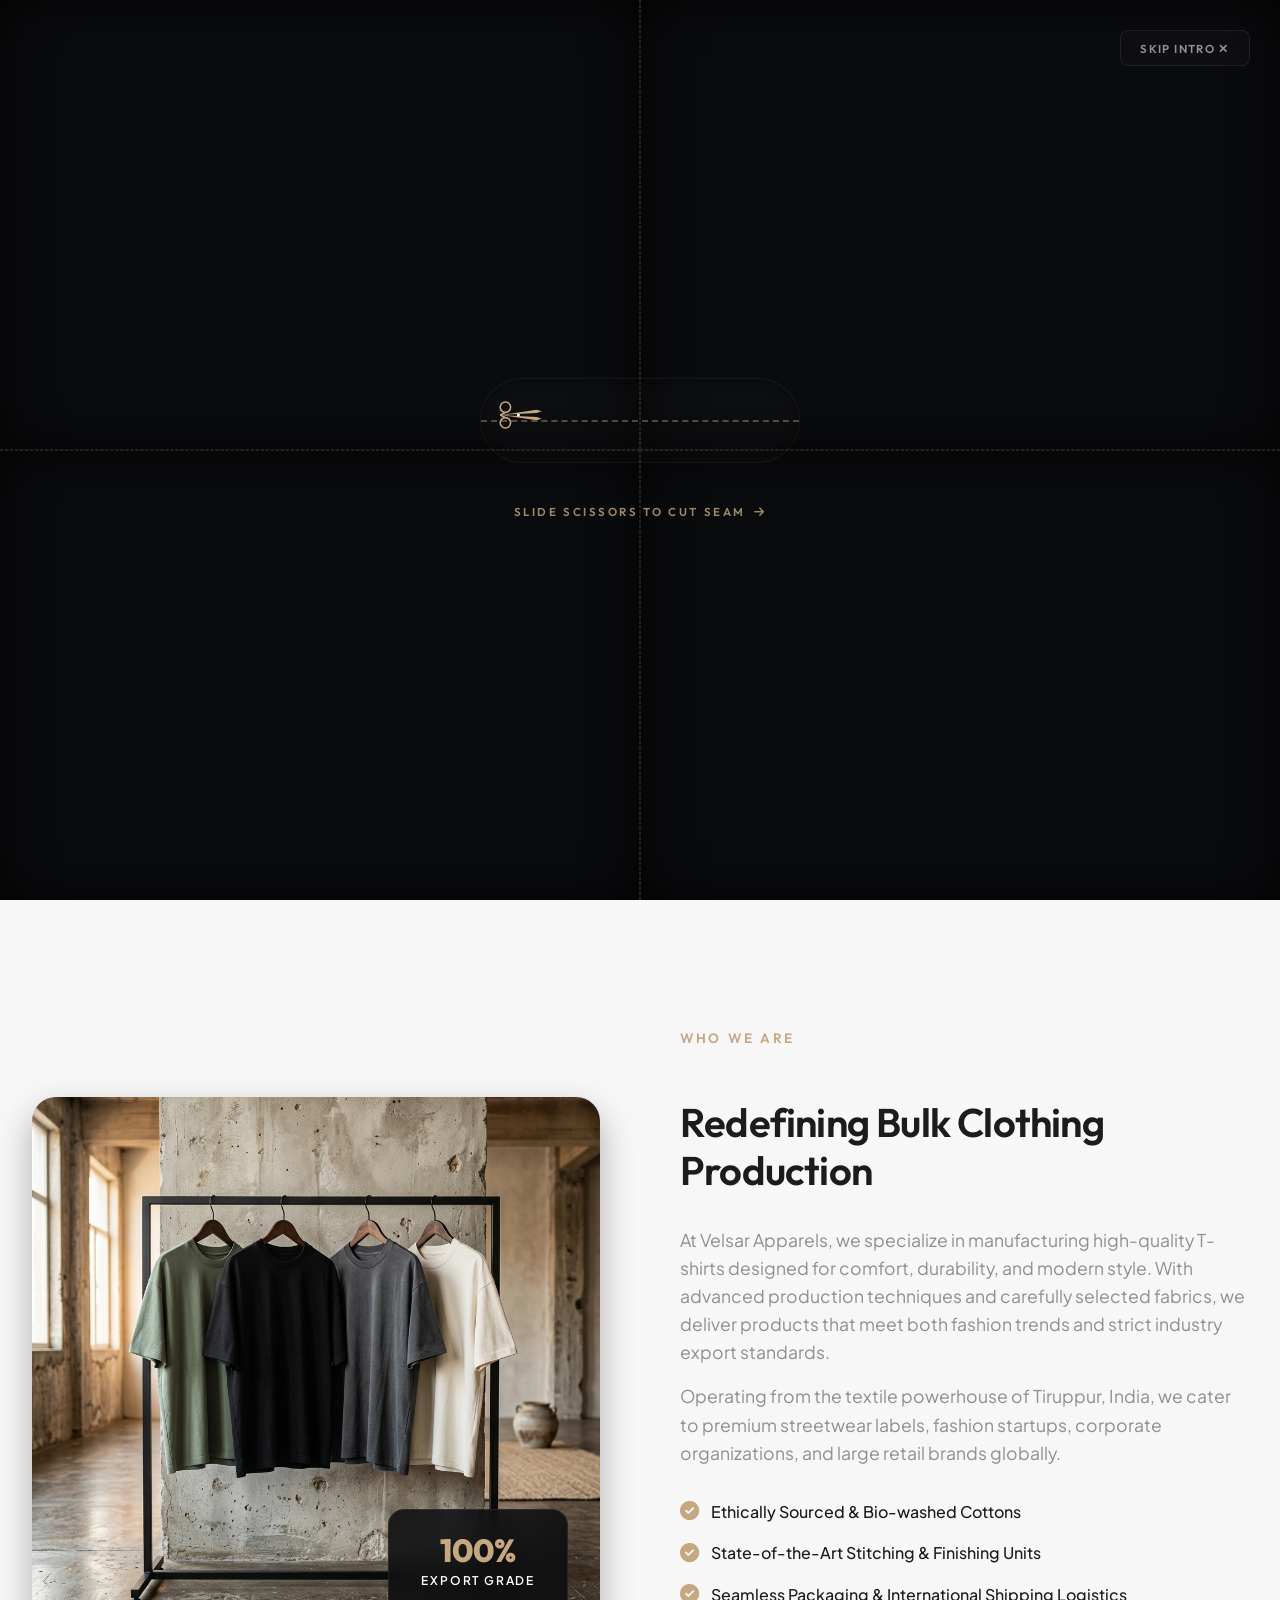
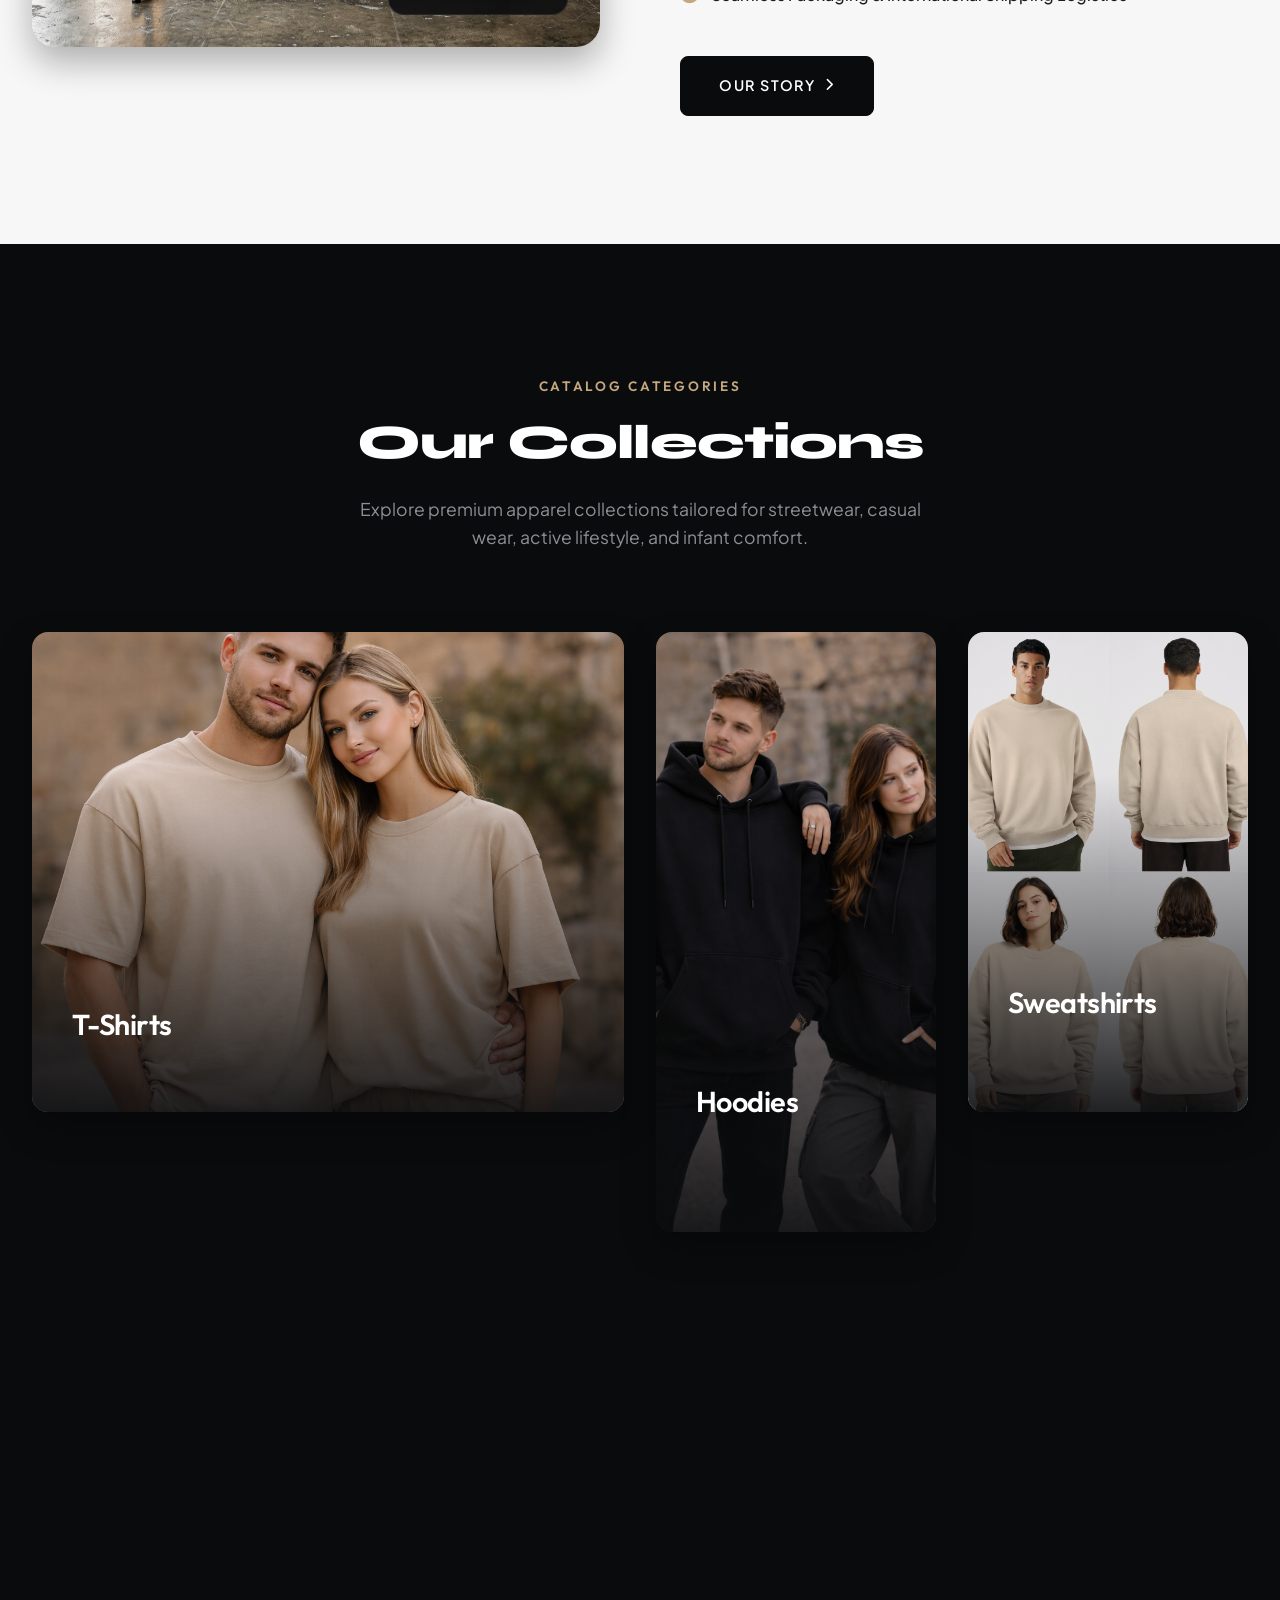
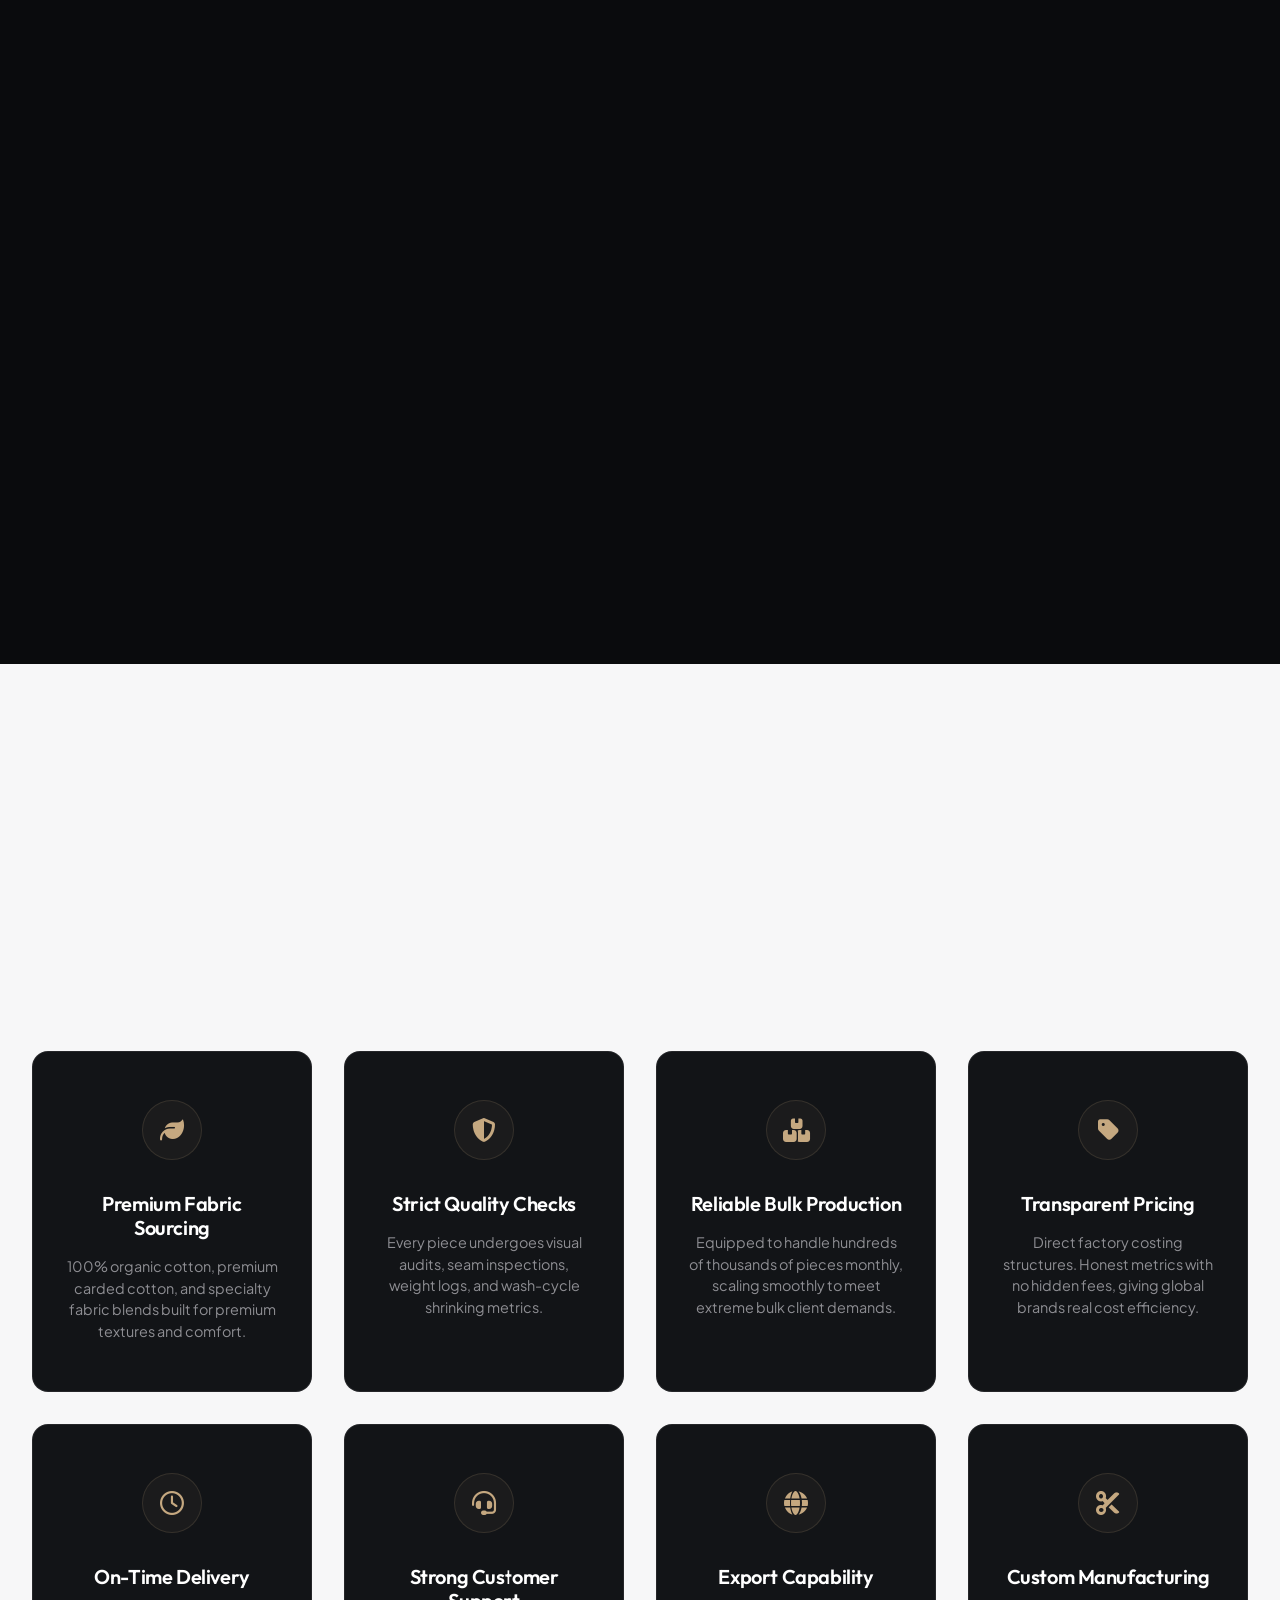
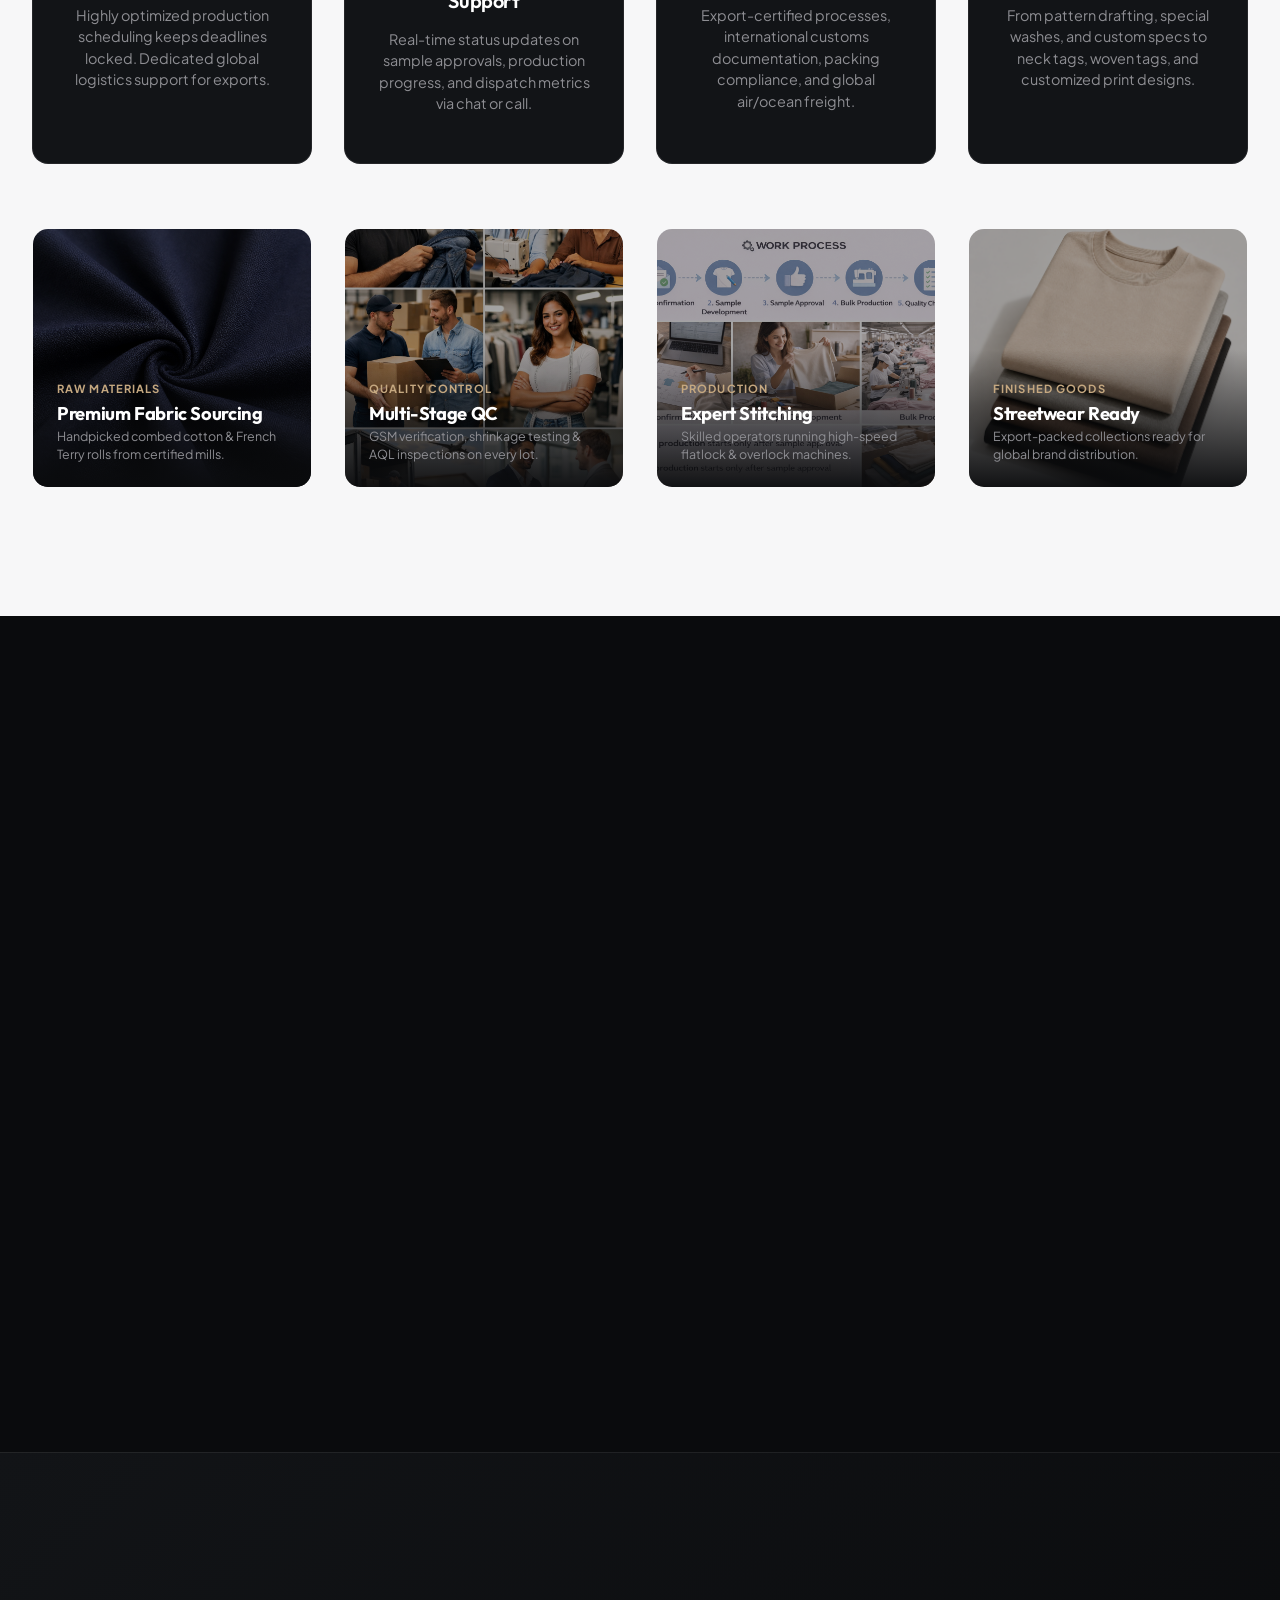
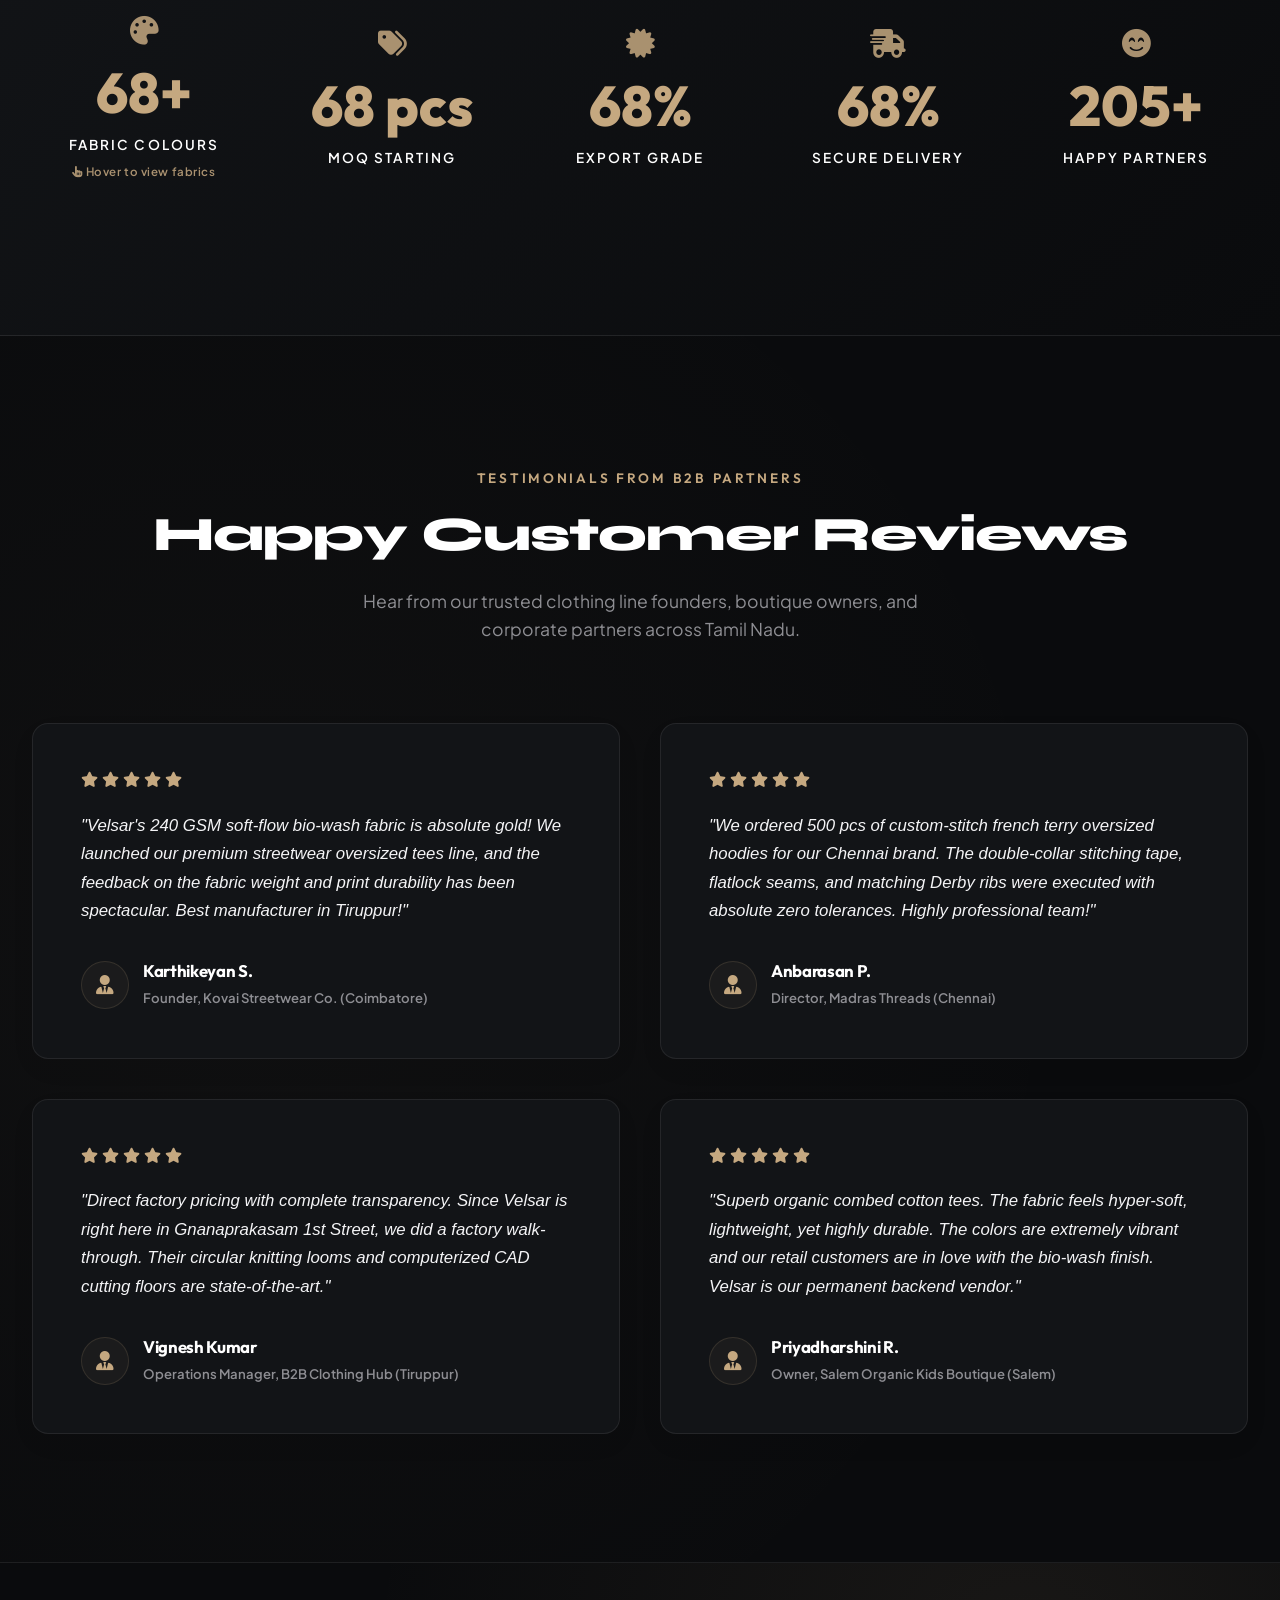
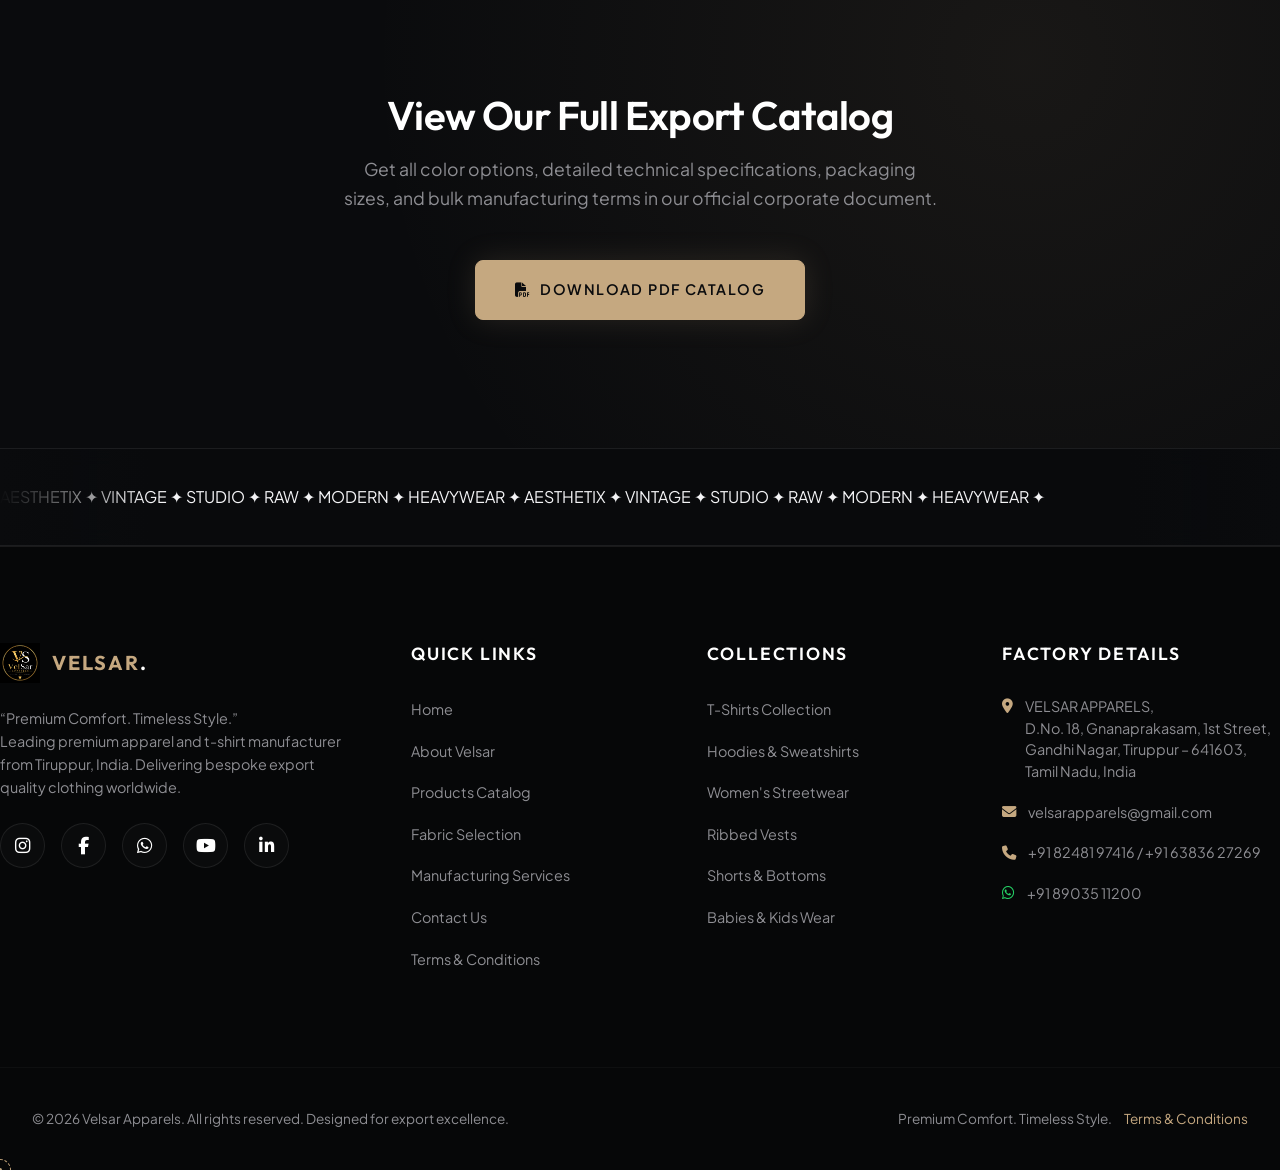
==== commit 73034258: "feat: reduce landing hero slideshow and completely update terms & conditions and privacy policy layo" ====
--- a/index.html
+++ b/index.html
@@ -140,9 +140,6 @@
     <div class="hero-bg-slideshow">
       <div class="hero-slide active" style="background-image: url('Shoot/Back Ground 1.png');"></div>
       <div class="hero-slide" style="background-image: url('Shoot/Back Ground 2.png');"></div>
-      <div class="hero-slide" style="background-image: url('Shoot/Work Process.png');"></div>
-      <div class="hero-slide" style="background-image: url('Shoot/Custom.png');"></div>
-      <div class="hero-slide" style="background-image: url('Shoot/Finishing Pcs.png');"></div>
     </div>
     <div class="hero-overlay"></div>
     
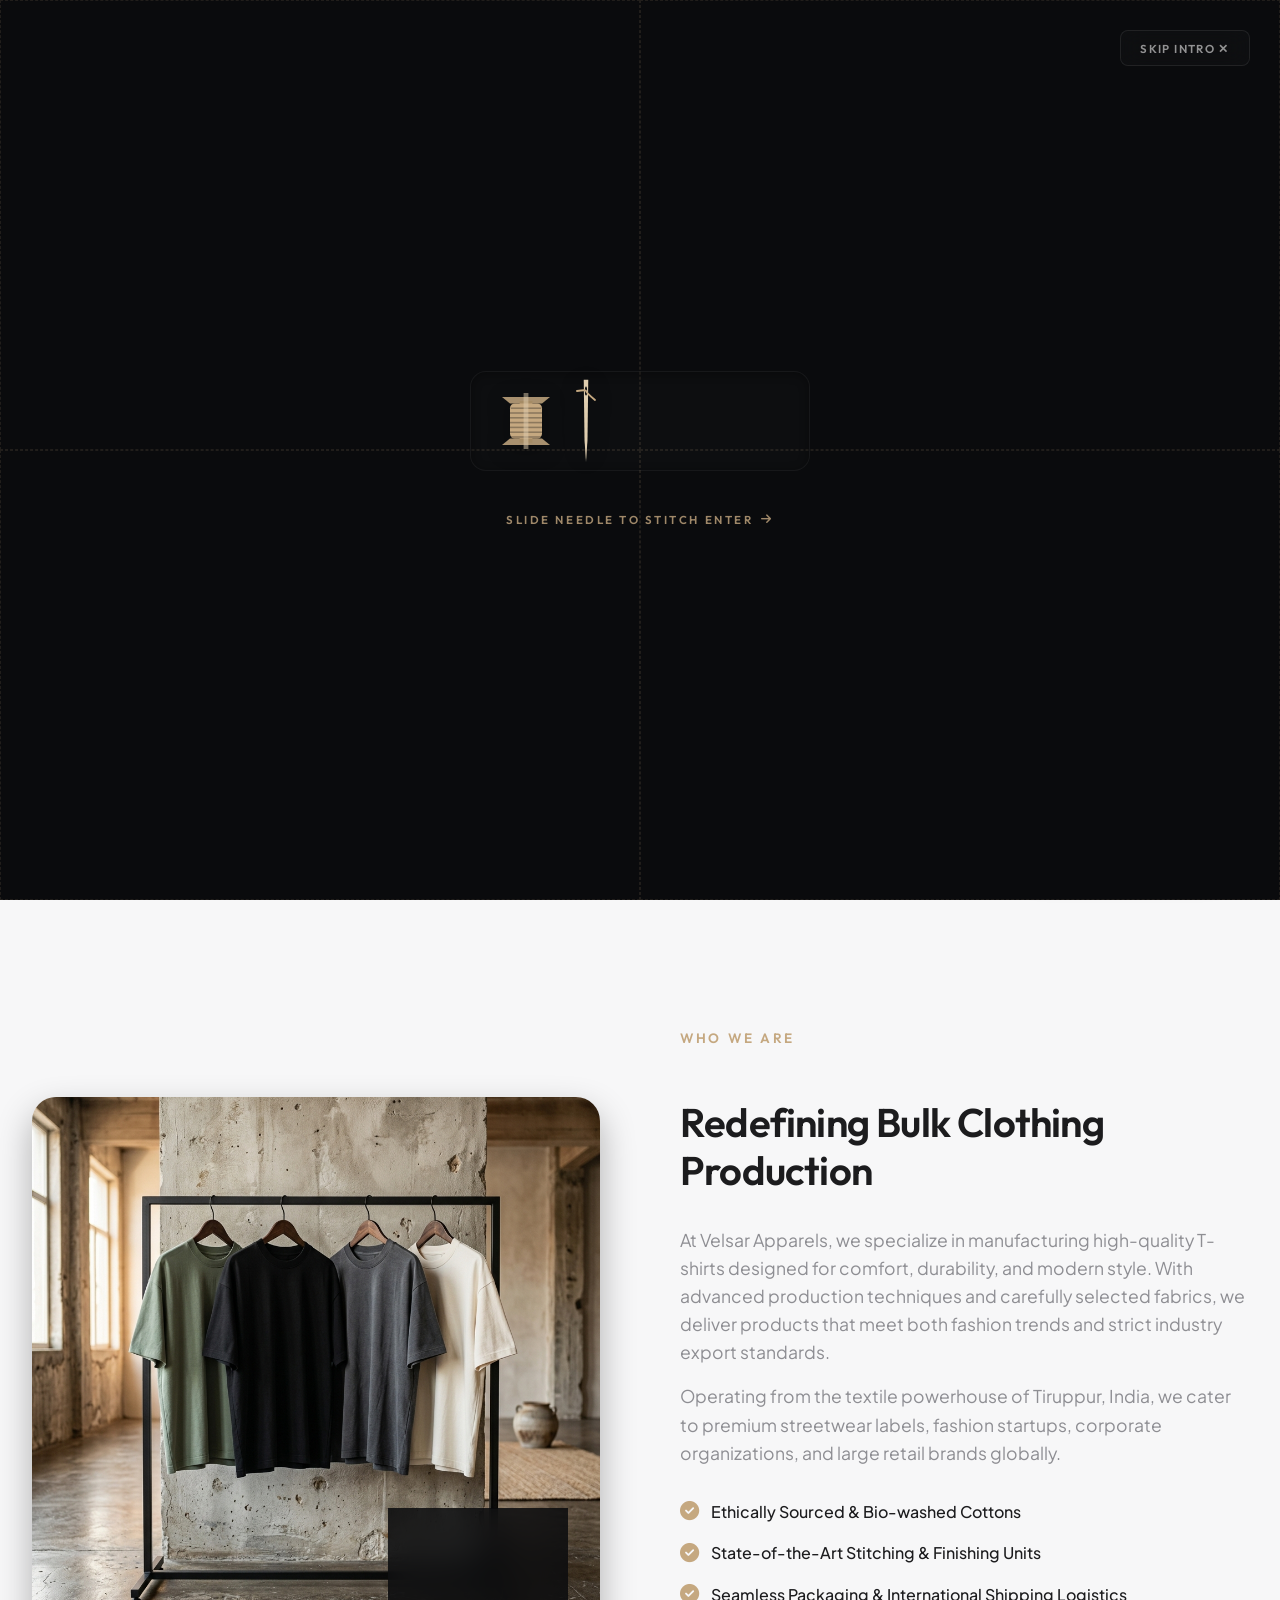
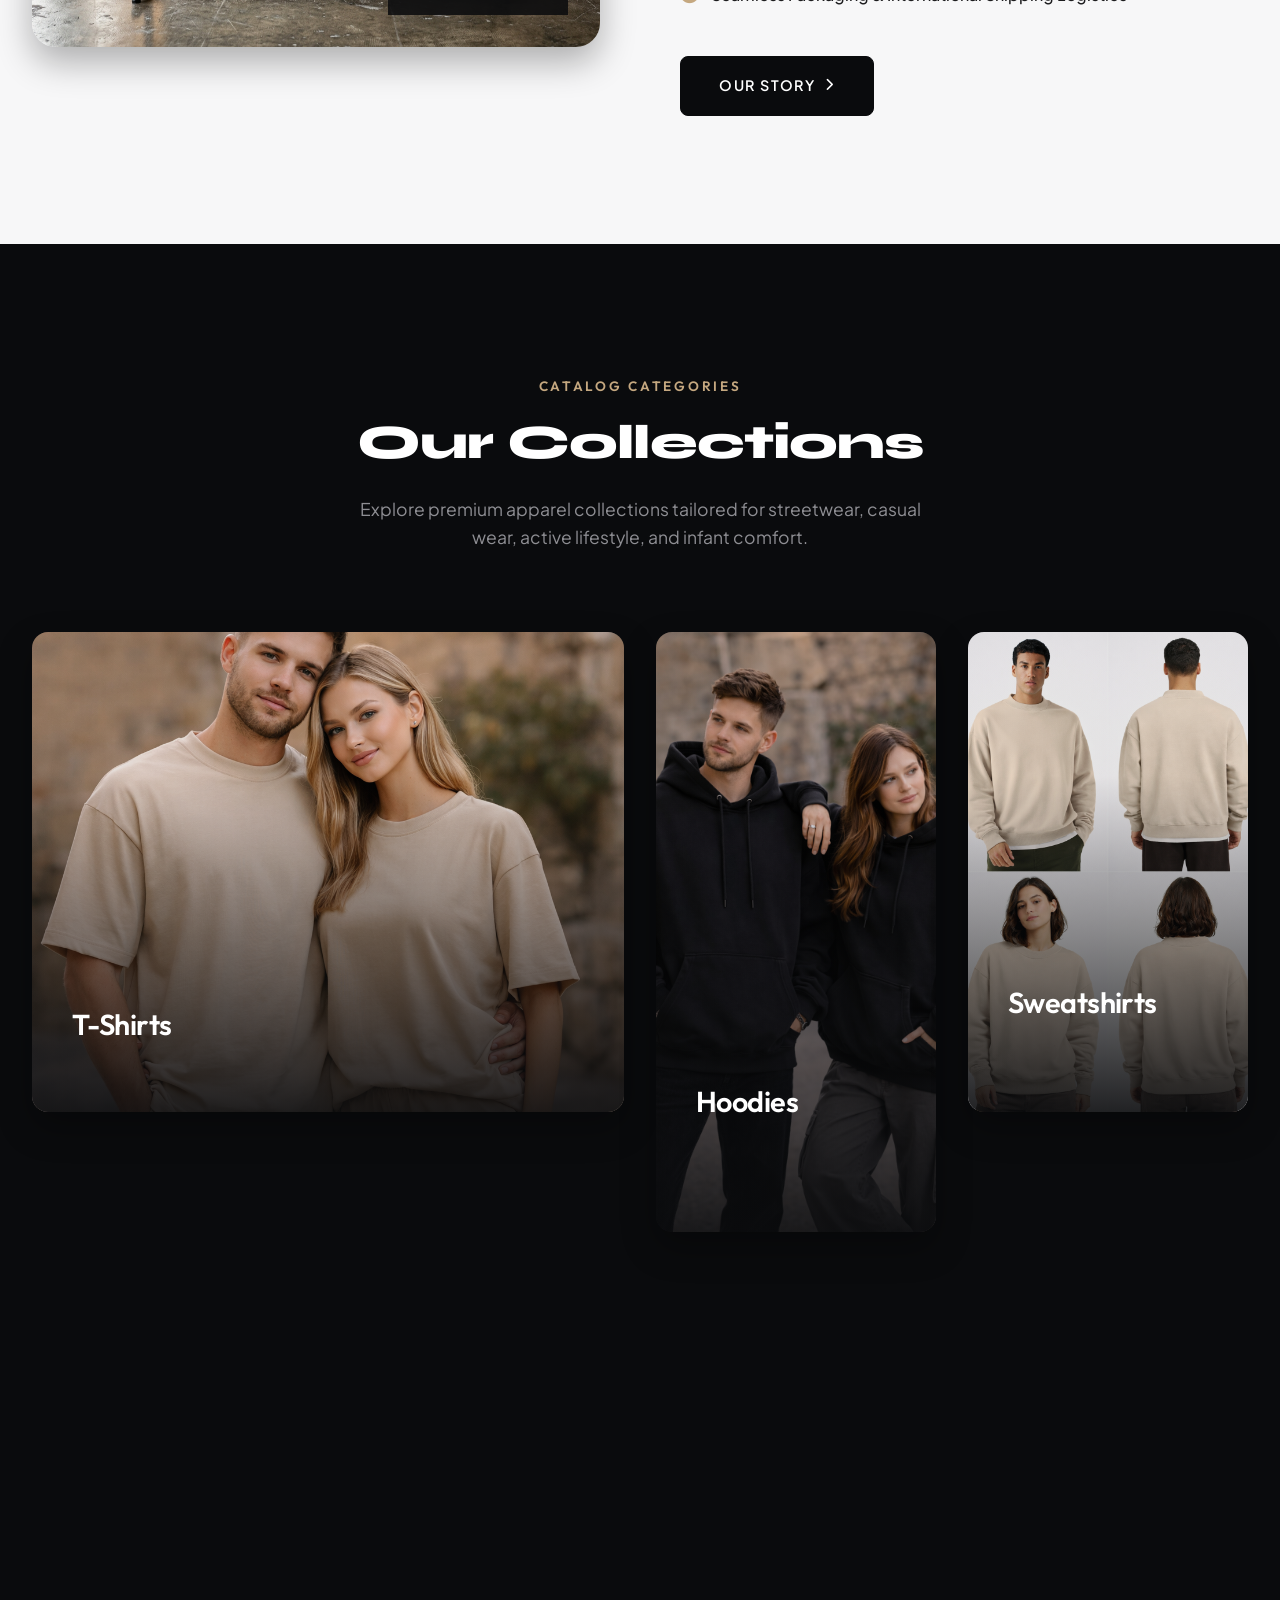
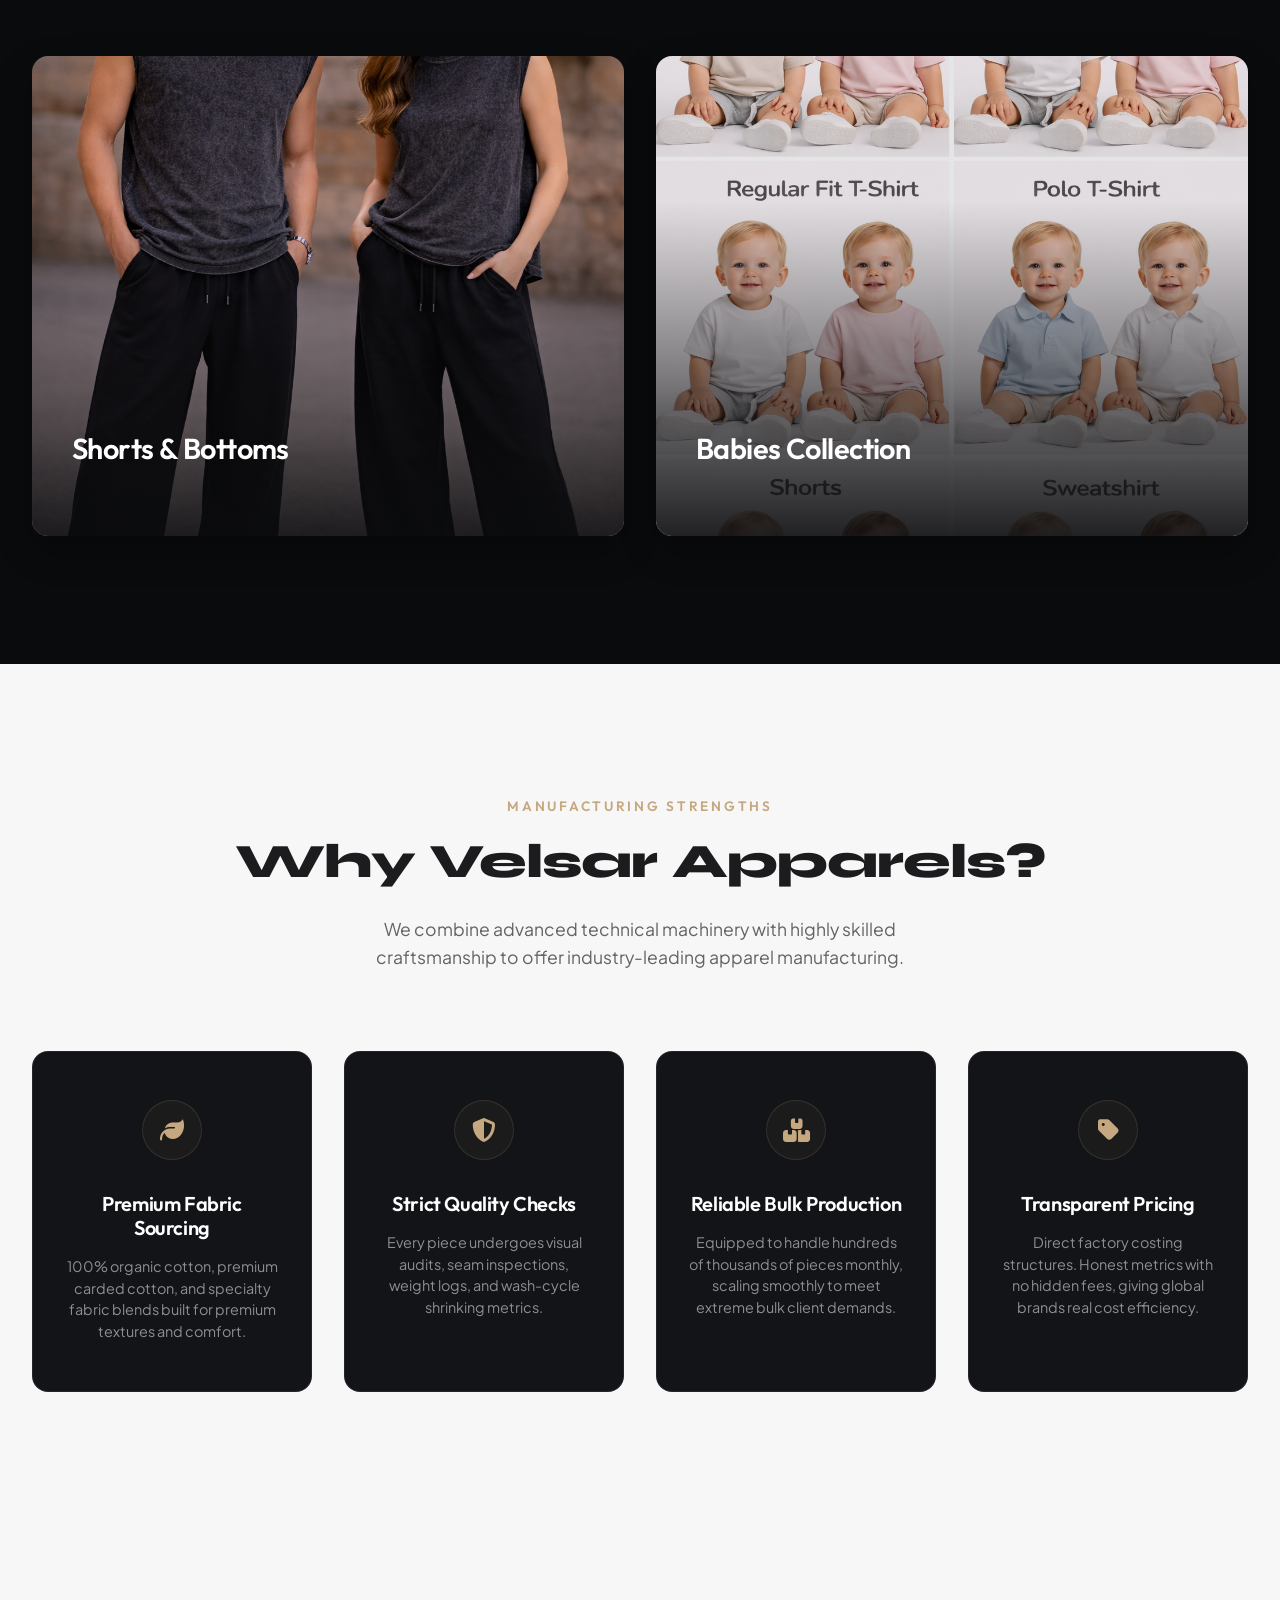
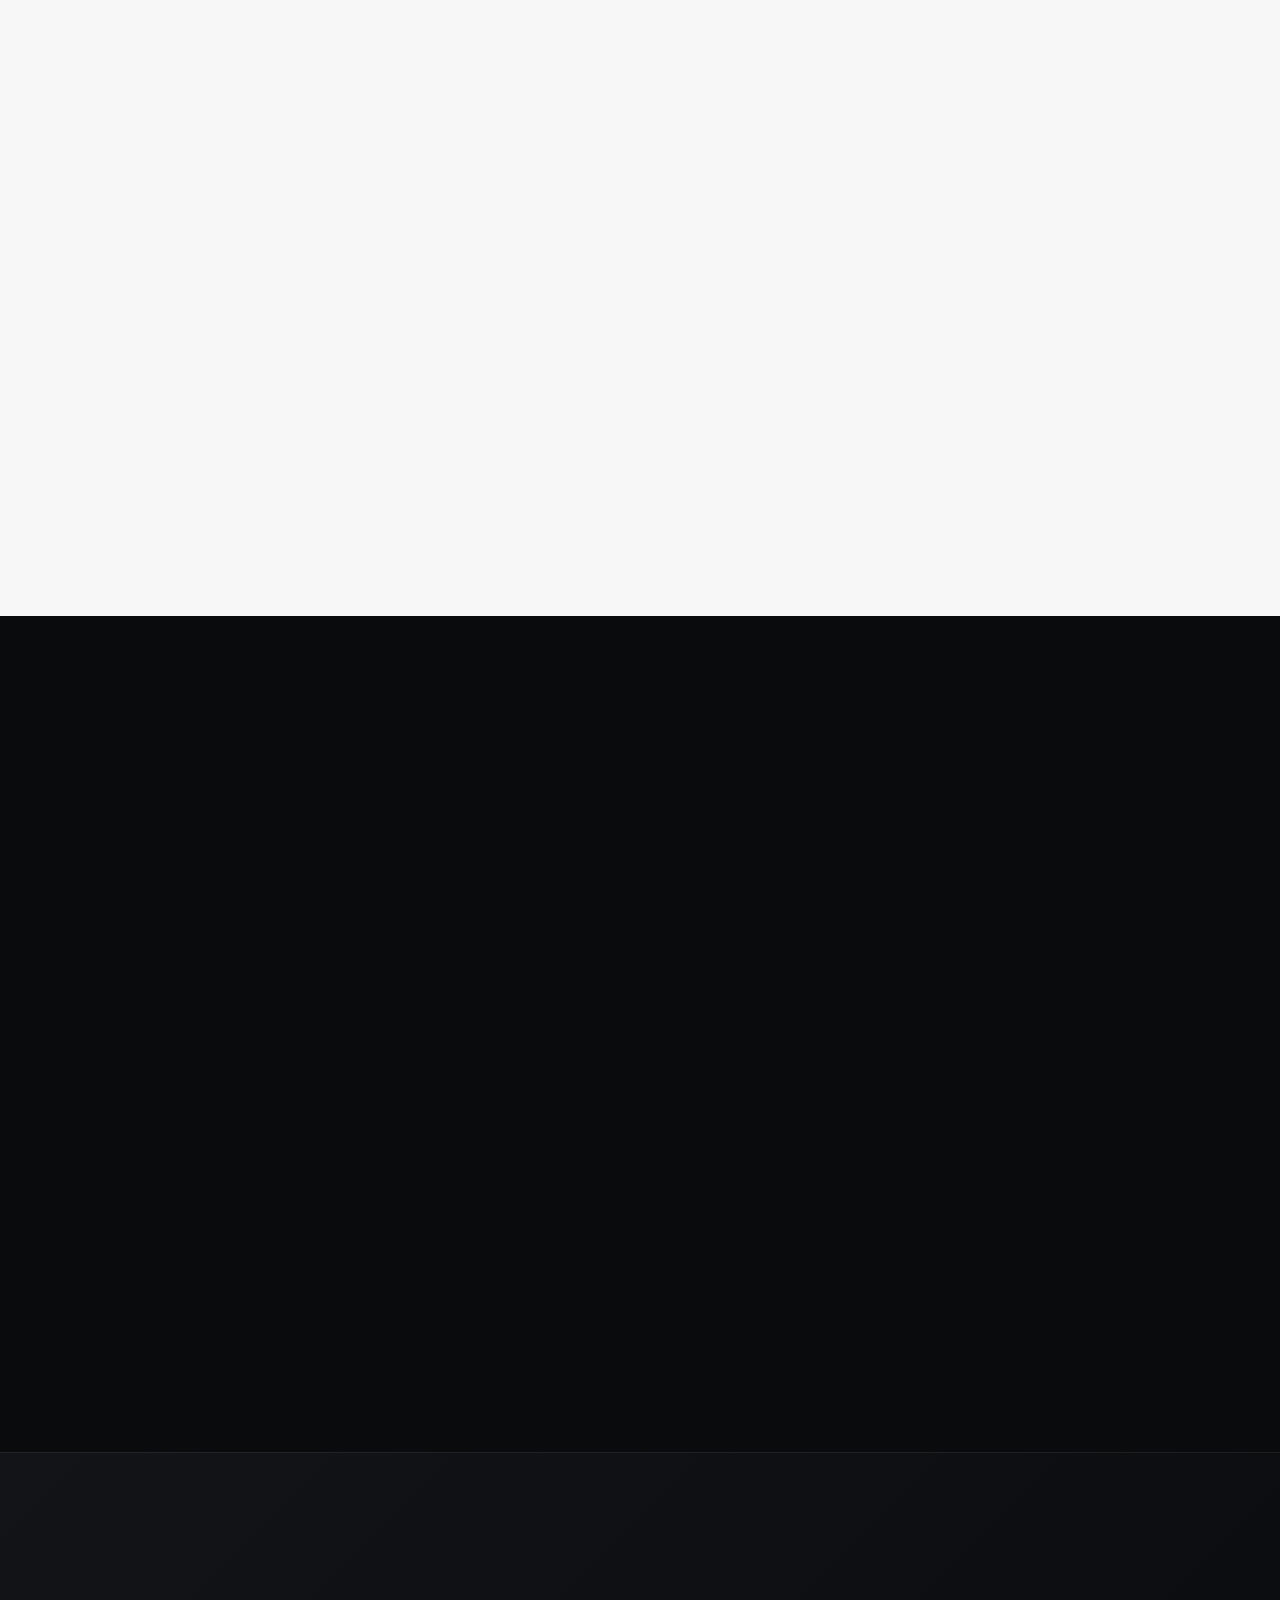
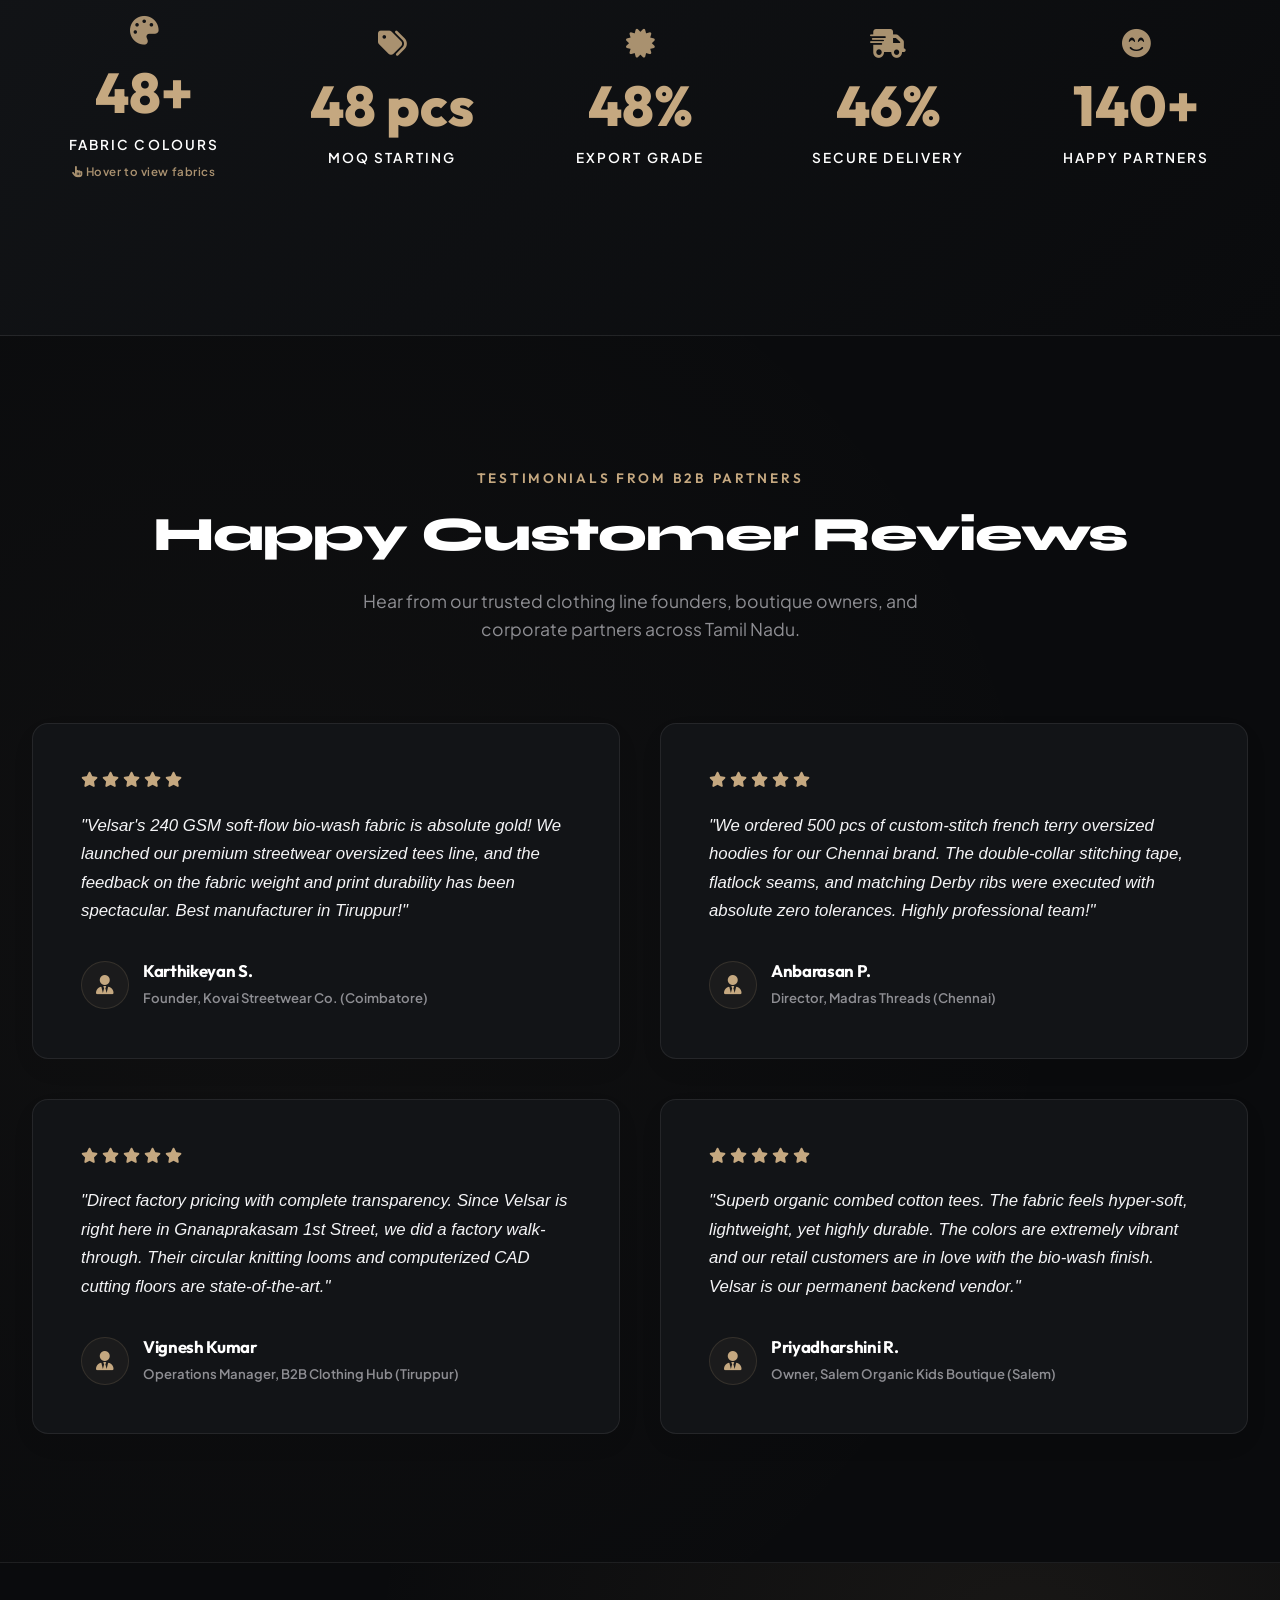
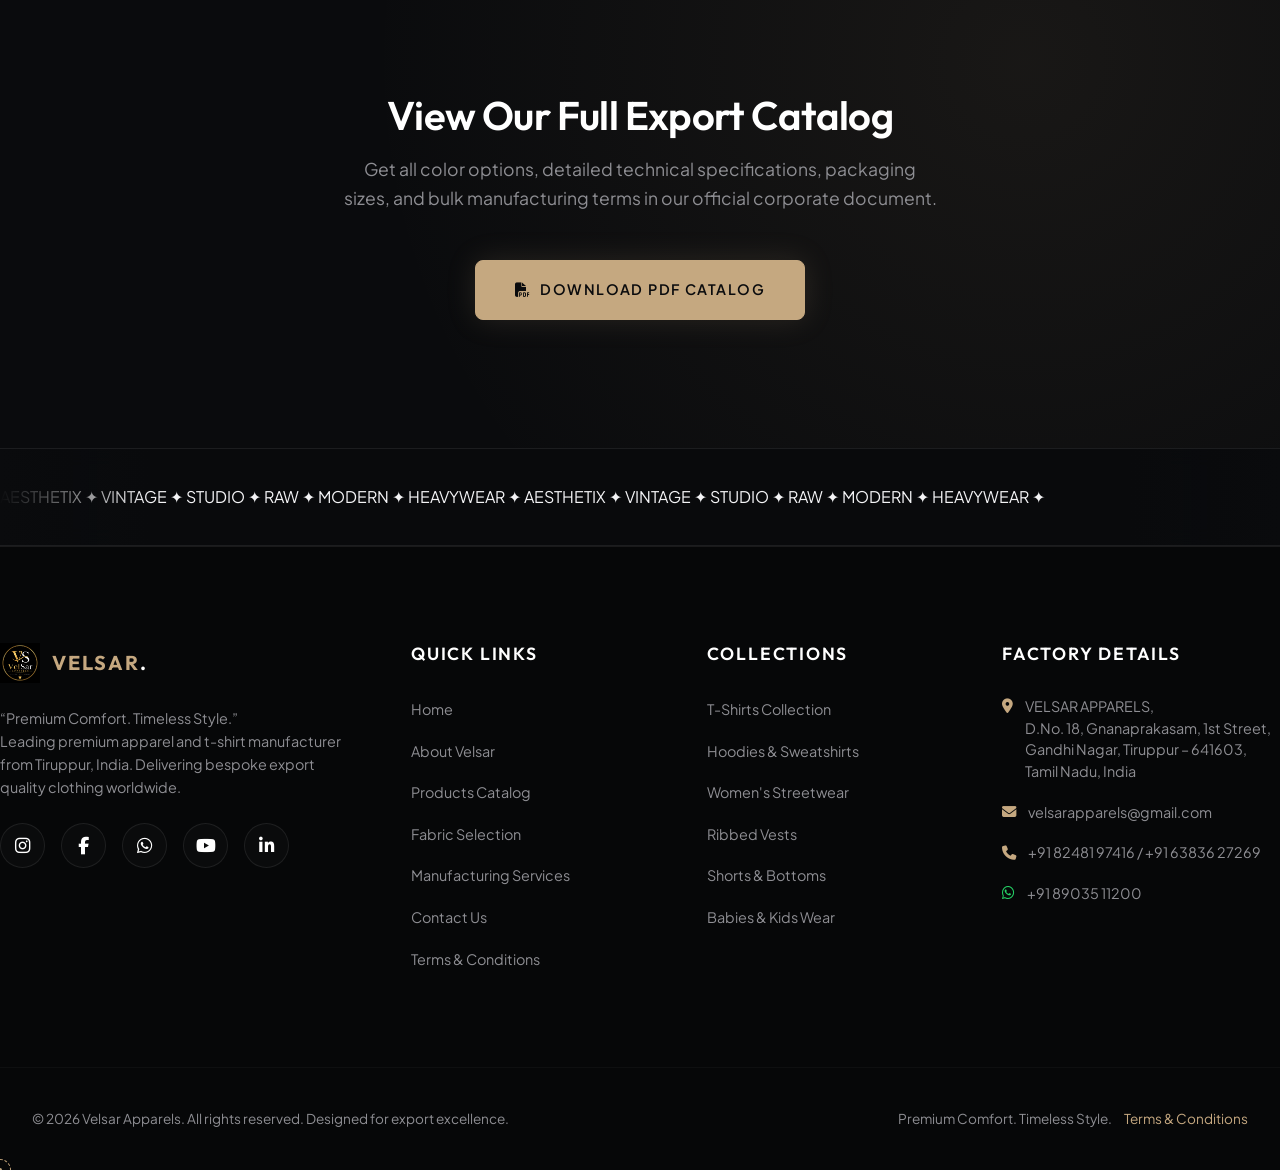
==== commit 4e74965e: "style: limit landing page intro slideshow to two premium images" ====
--- a/index.html
+++ b/index.html
@@ -168,10 +168,6 @@
           <div class="slideshow-container">
             <img class="slide-img active" src="Shoot/First Page.png" alt="Velsar Premium Clothing Showcase">
             <img class="slide-img" src="Shoot/Model 1.png" alt="Finished Streetwear Custom Apparels">
-            <img class="slide-img" src="Shoot/Shoot.png" alt="Premium Streetwear Photoshoot">
-            <img class="slide-img" src="Shoot/Custom 1.png" alt="Custom Manufacturing Showcase">
-            <img class="slide-img" src="Shoot/Fabrics Image.png" alt="Premium Fabric Collection">
-            <img class="slide-img" src="Shoot/Work Process.png" alt="Factory Work Process">
           </div>
           <div class="intro-badge" style="z-index: 10;">
             <div class="intro-badge-num">100%</div>
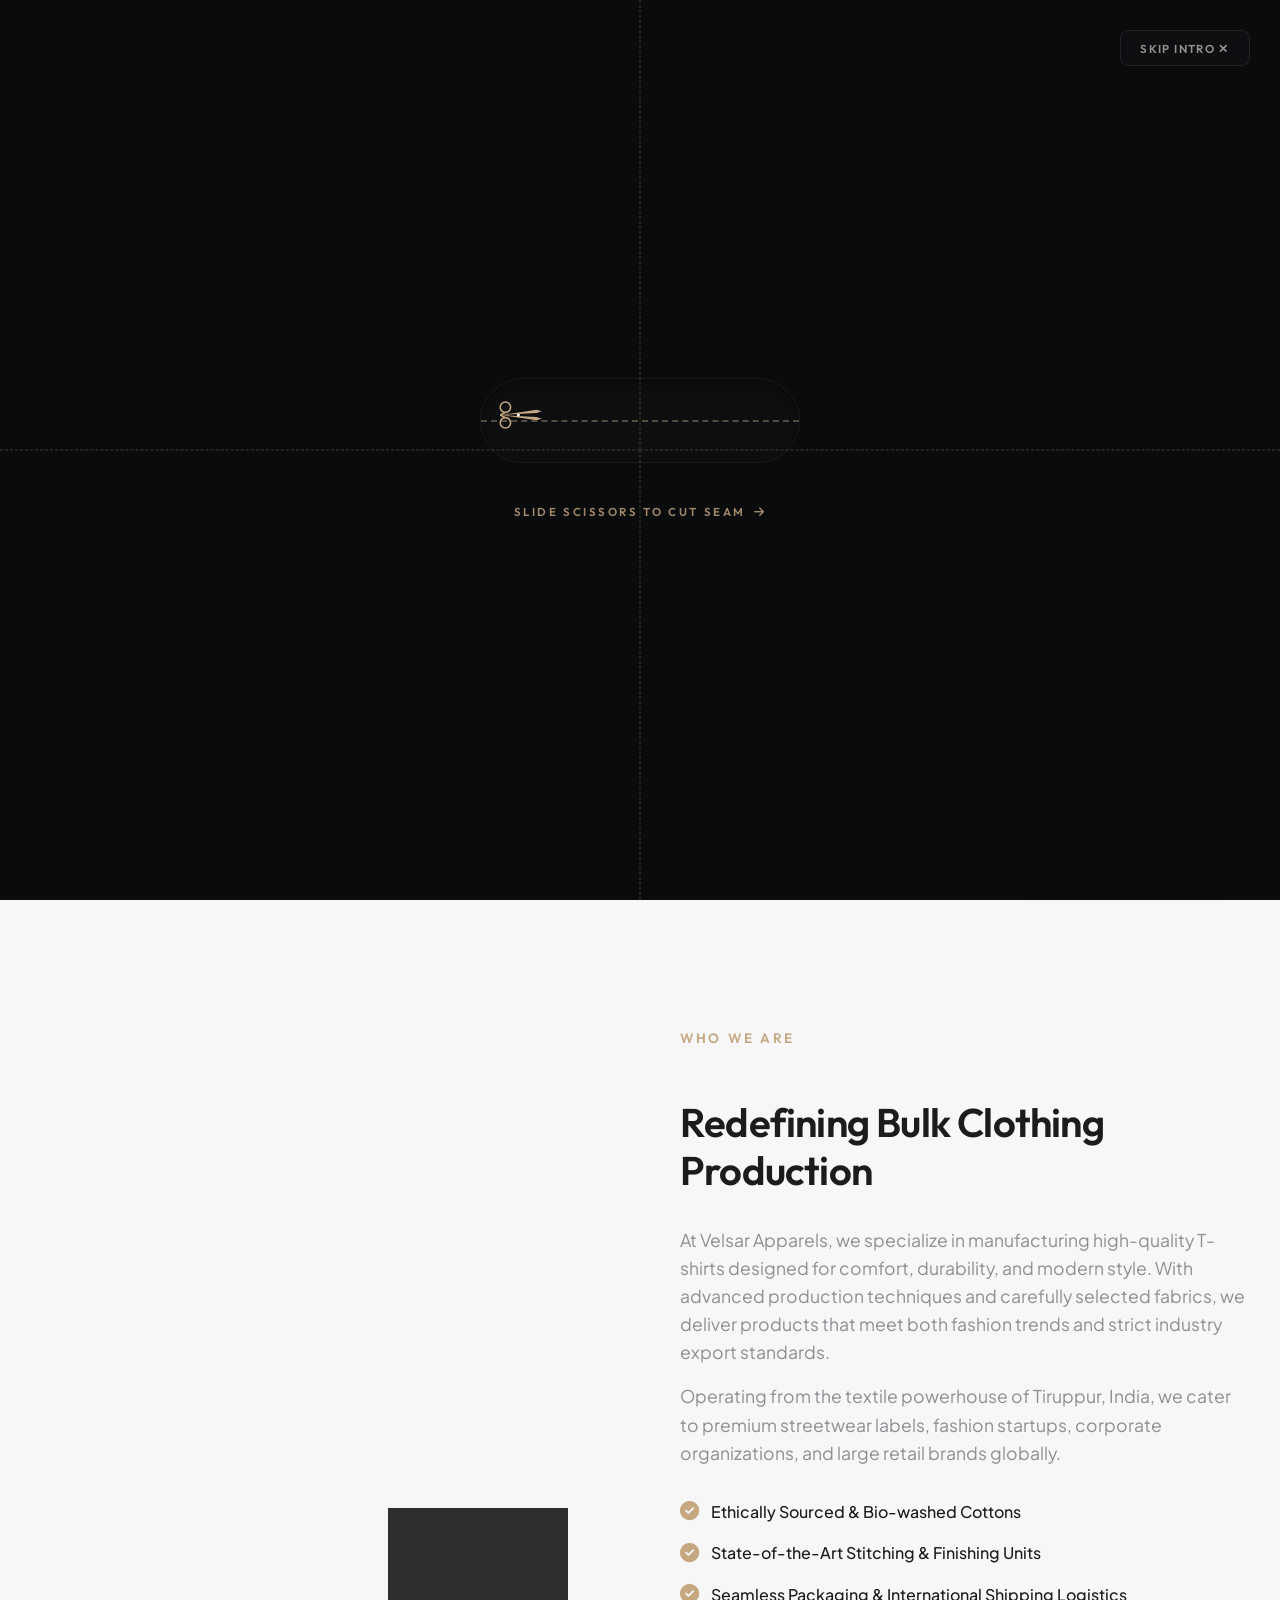
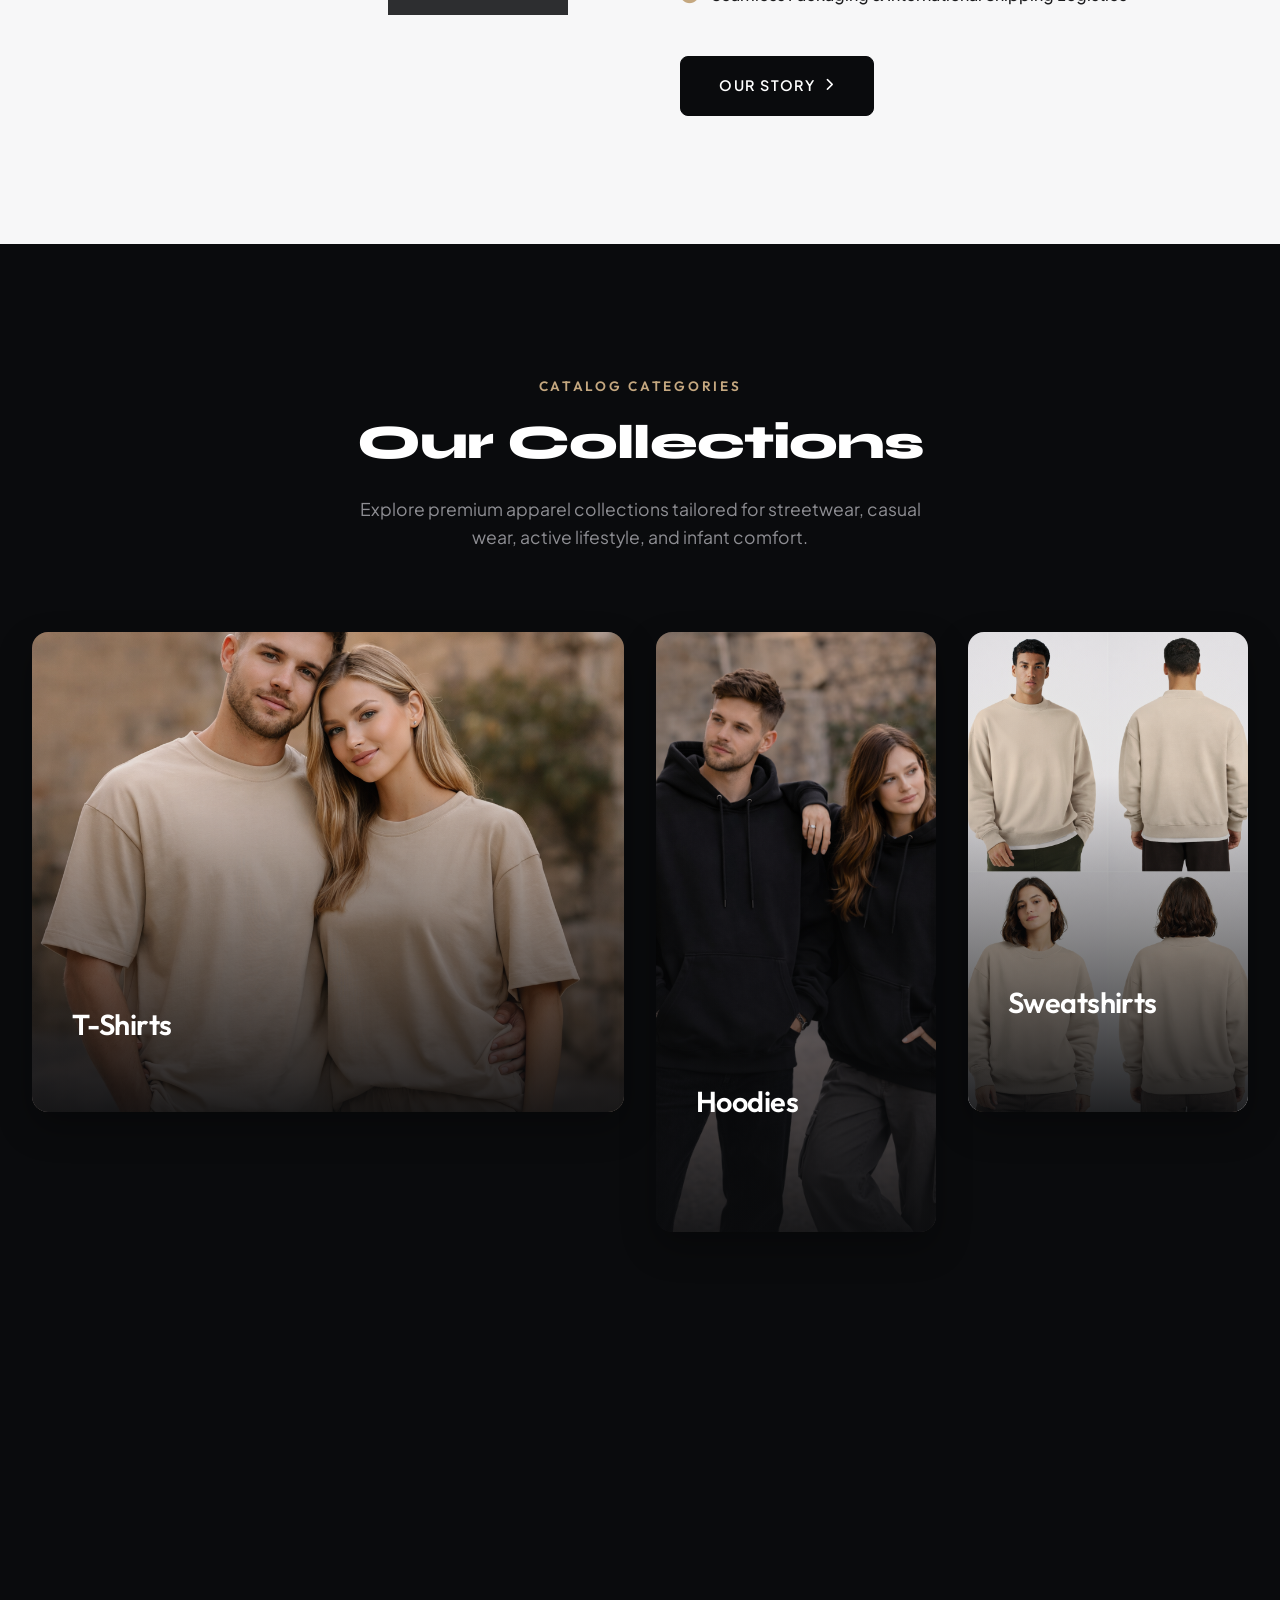
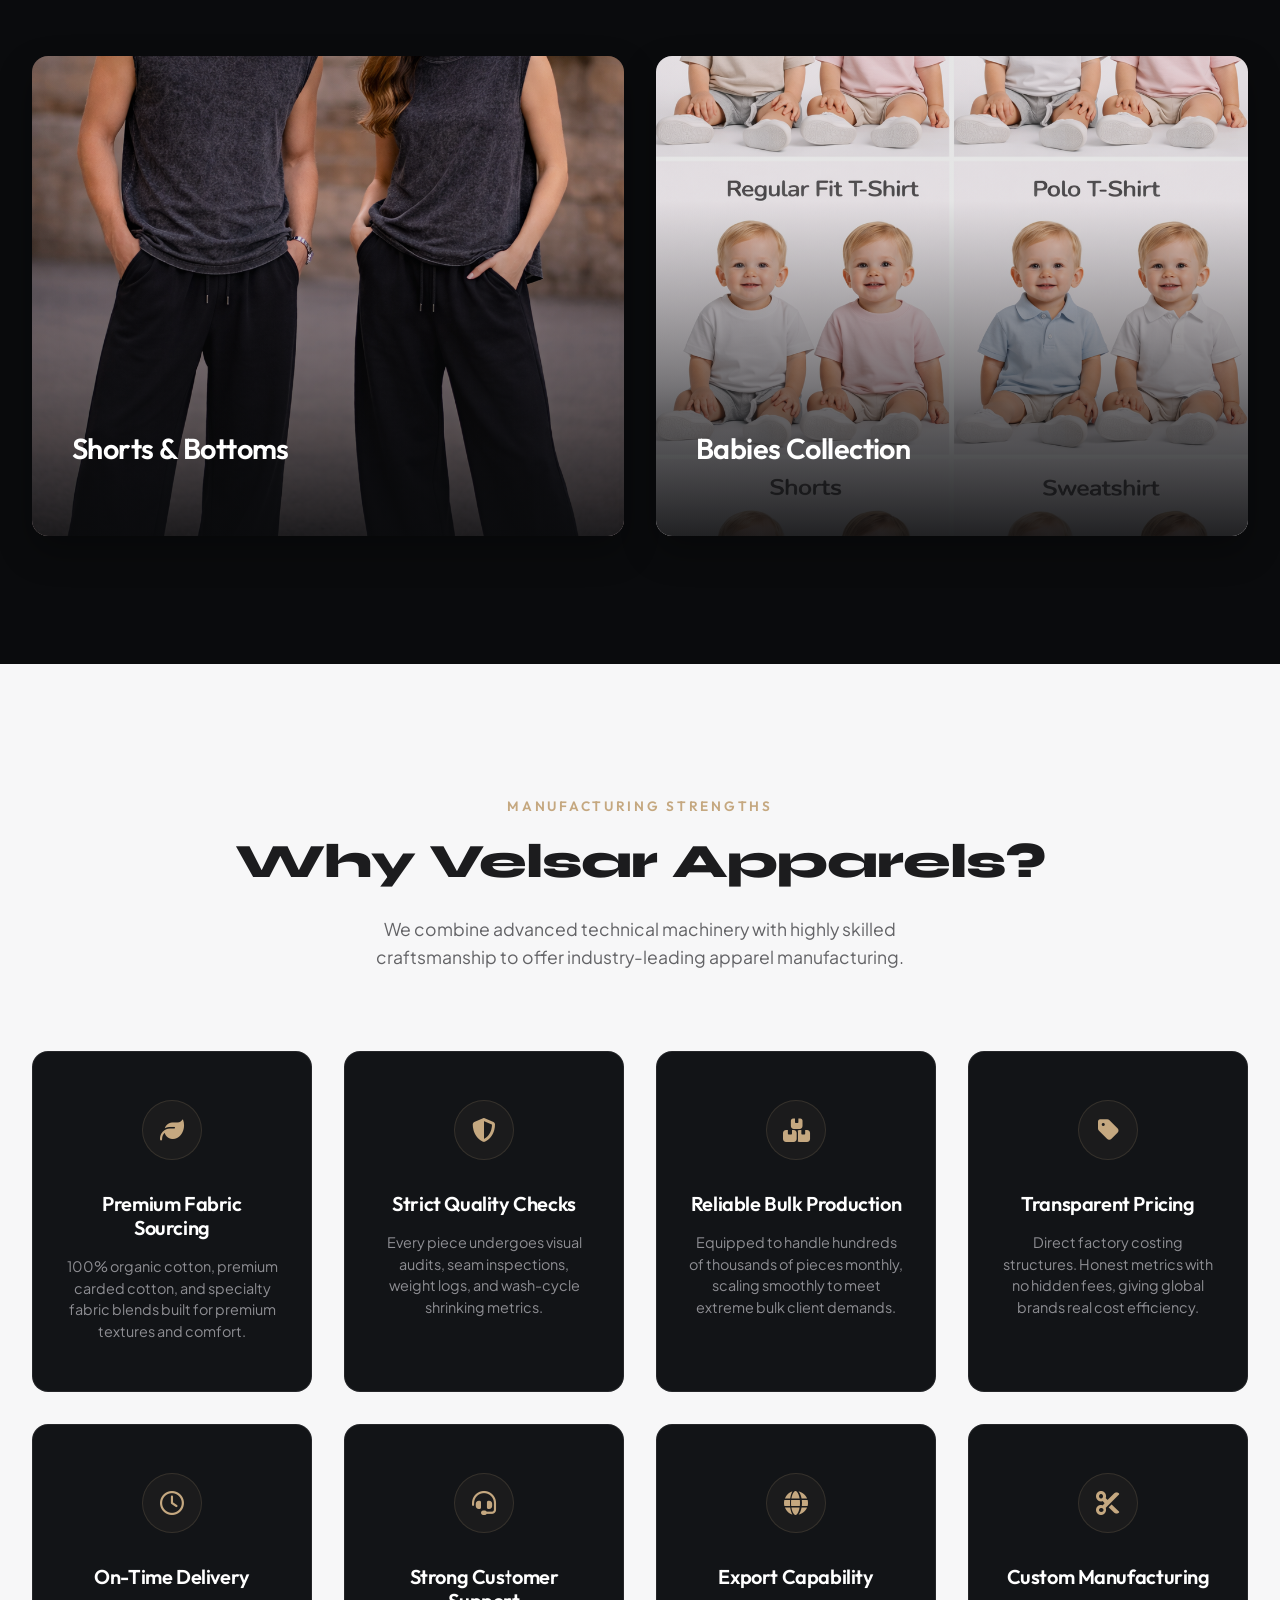
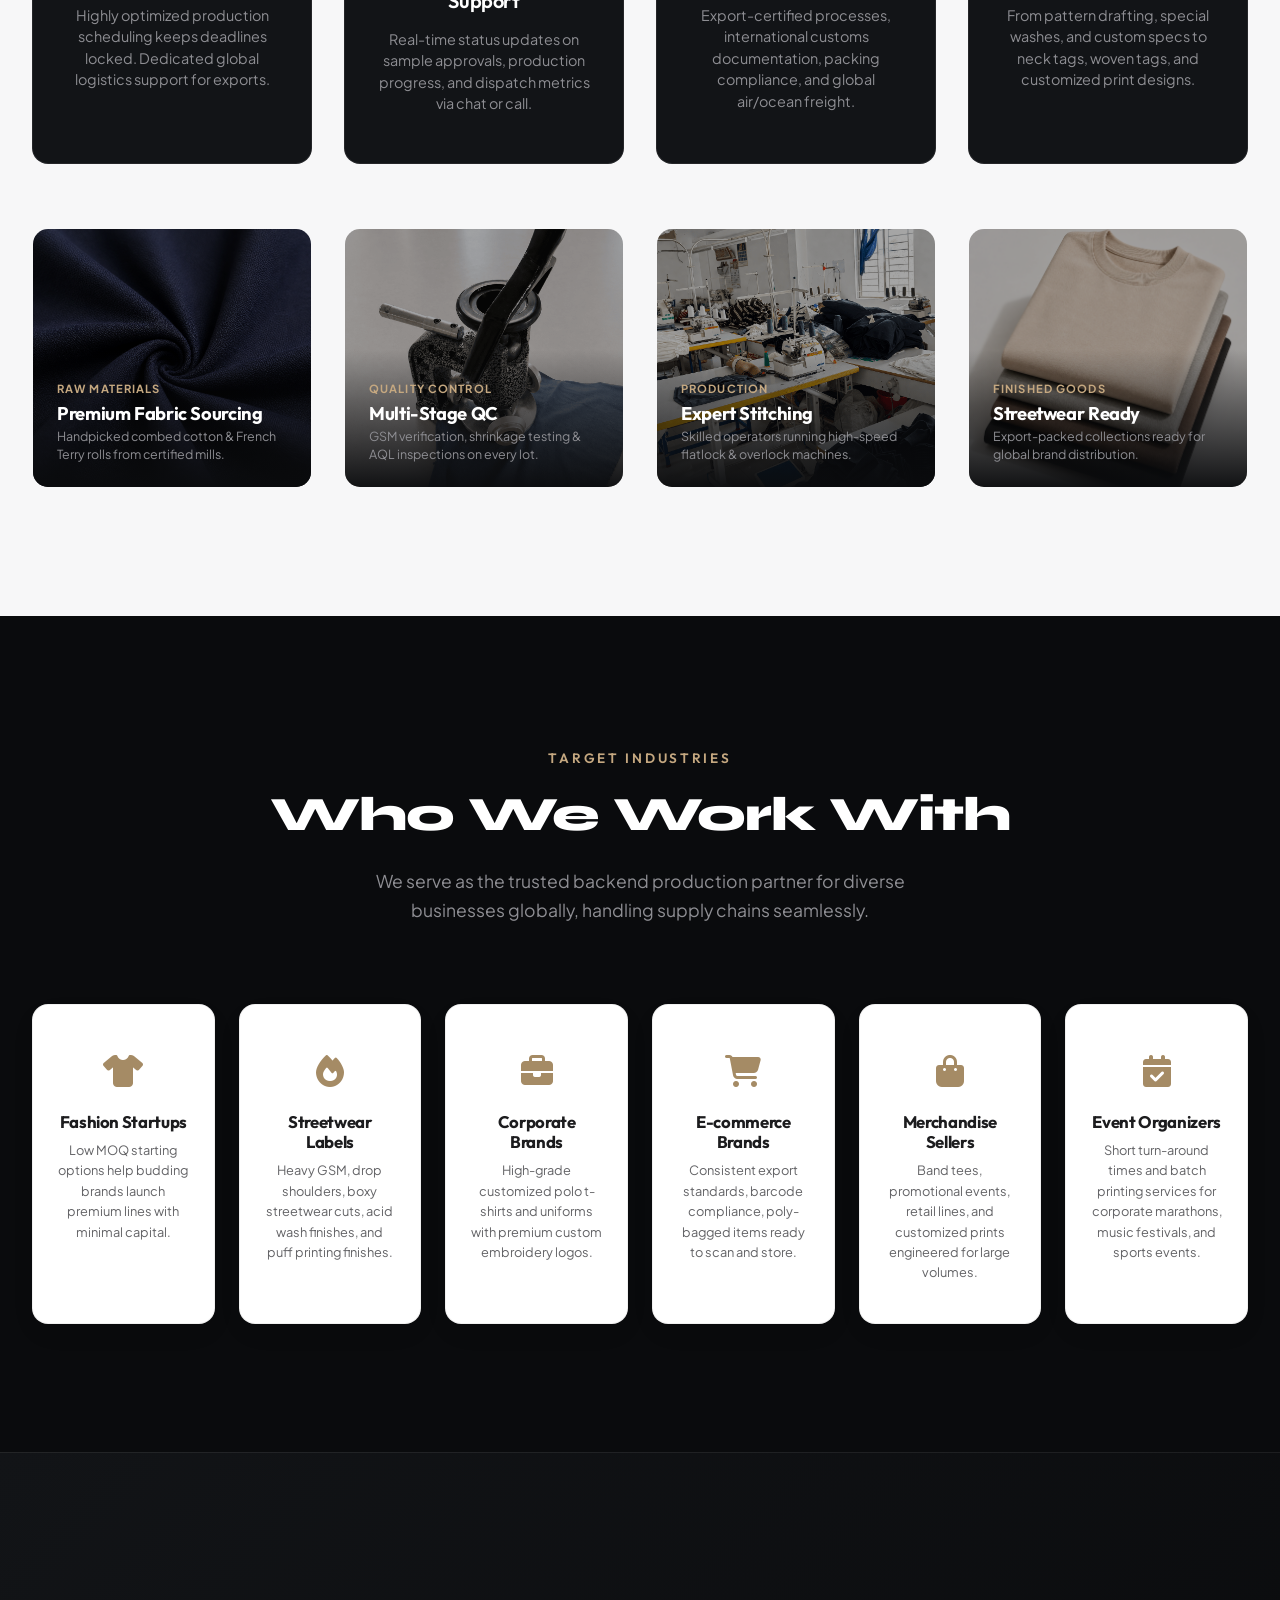
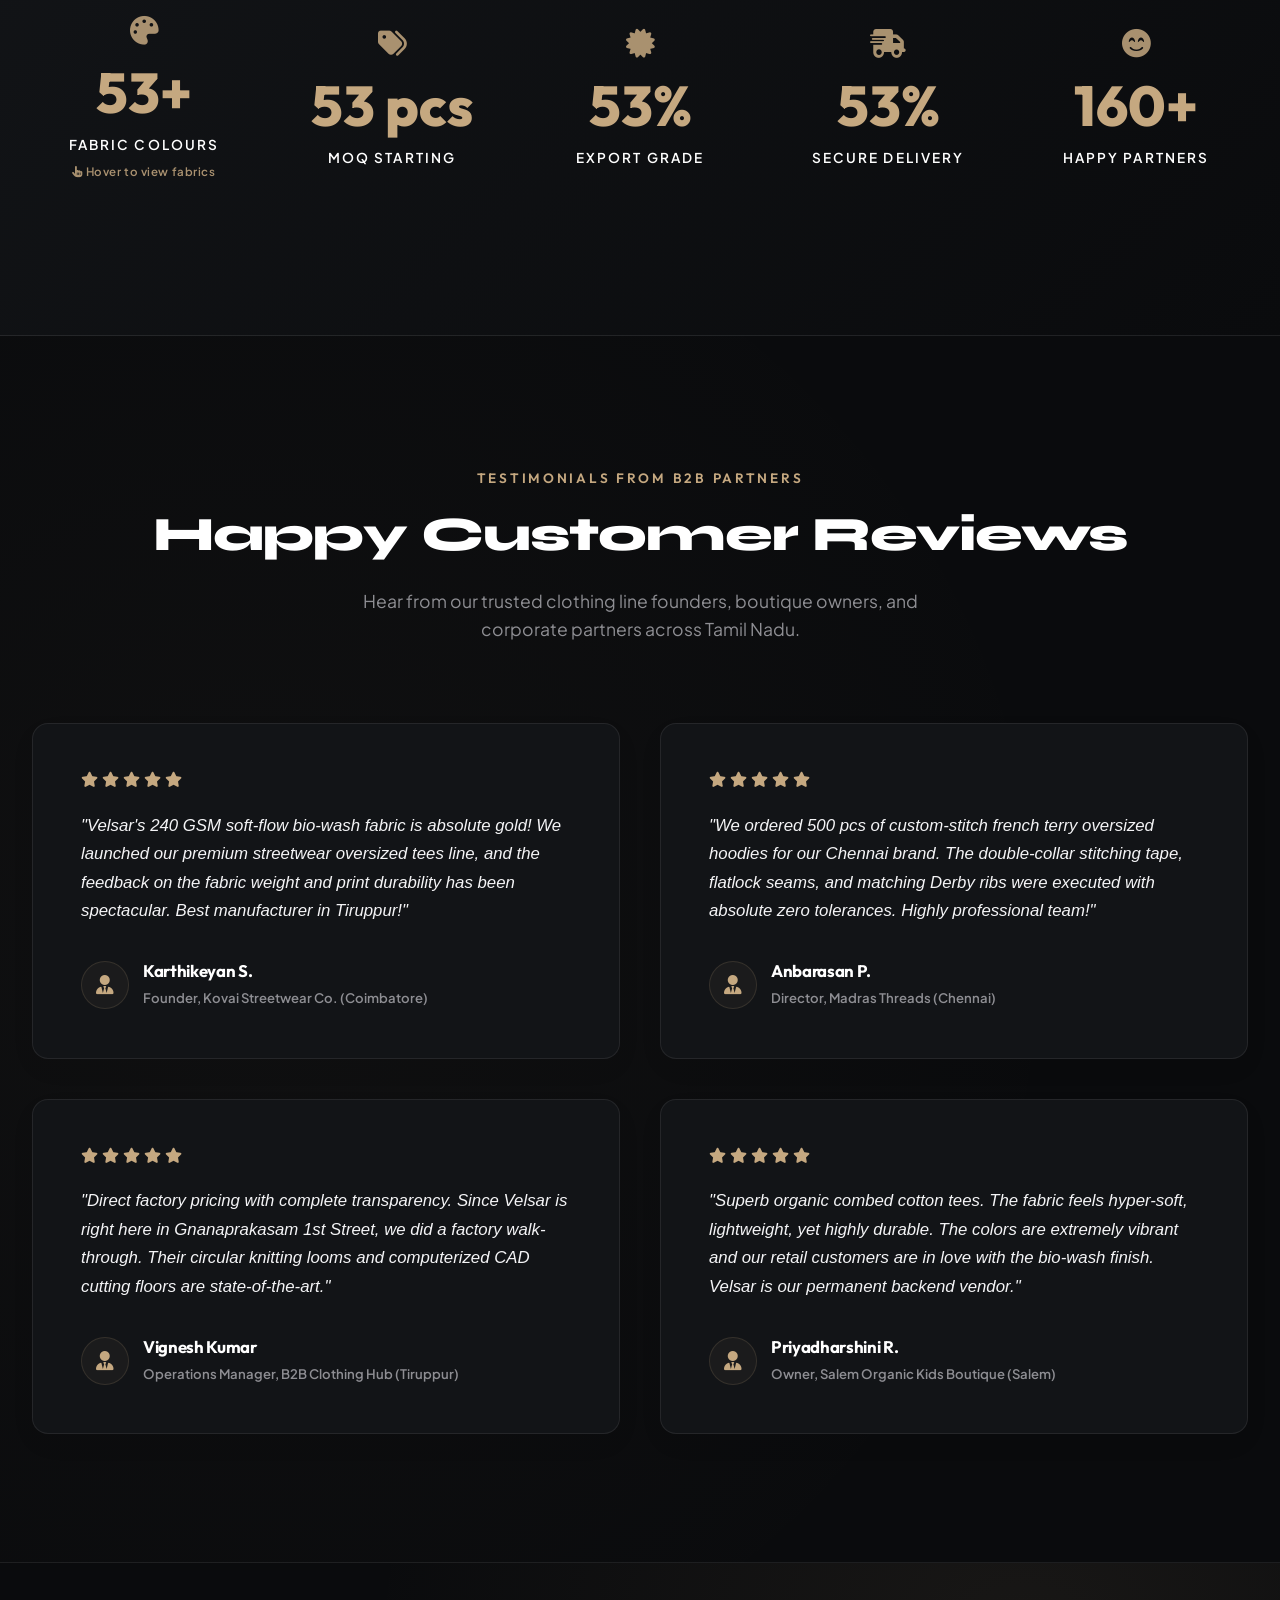
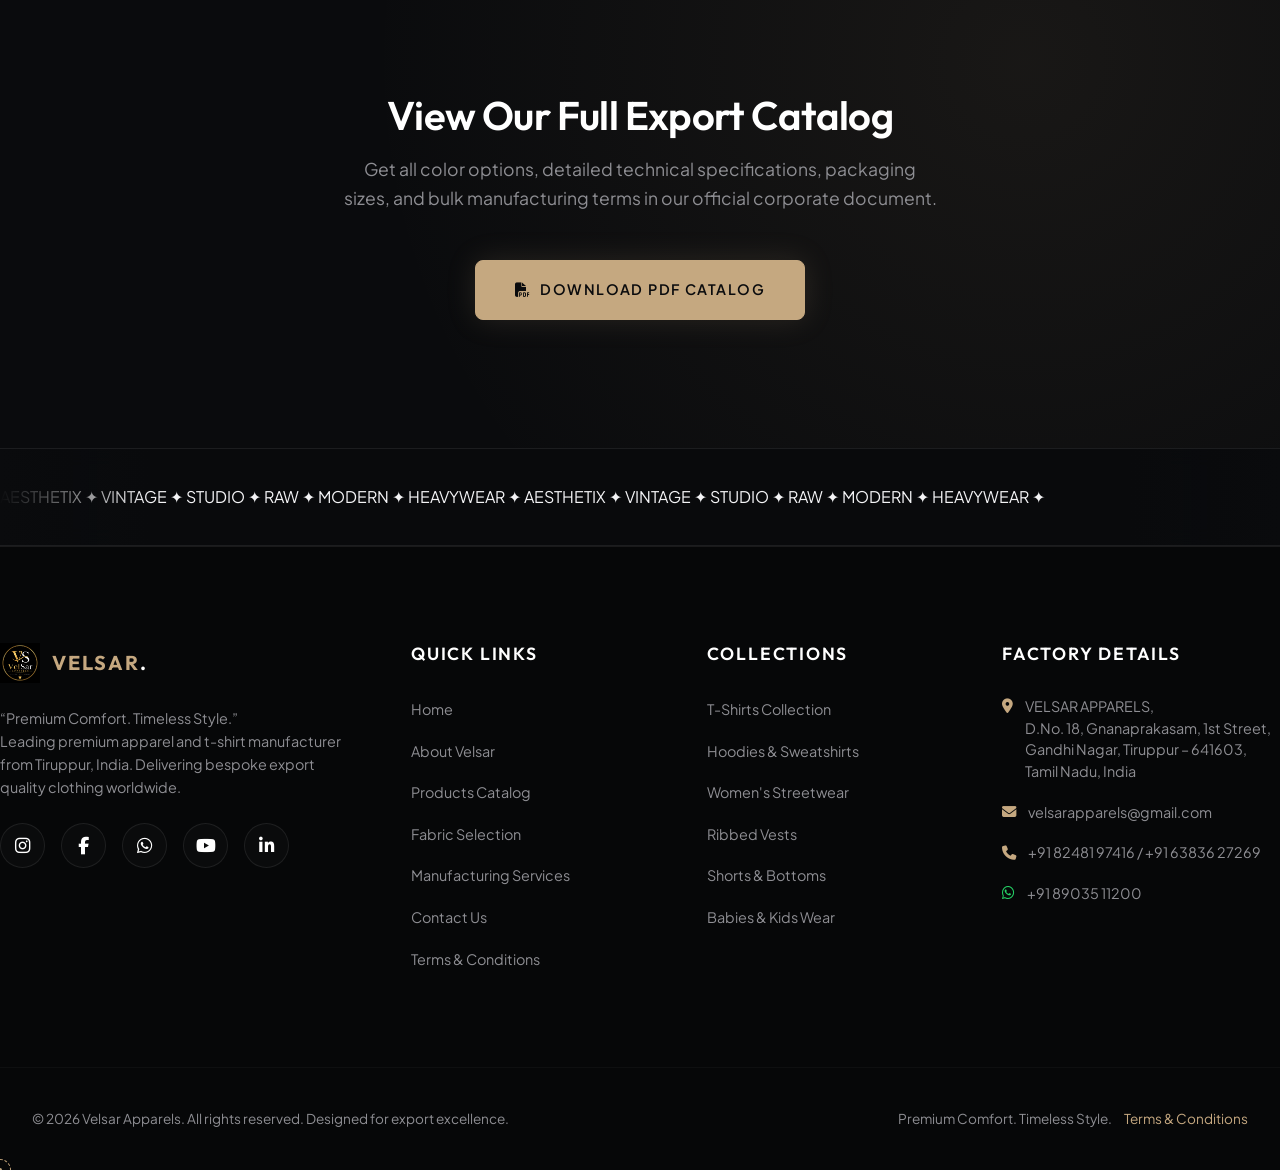
==== commit 8a20c541: "feat: split cutting machines into Stage 5 and 6 and align visual showcase QC and stitching images" ====
--- a/index.html
+++ b/index.html
@@ -362,7 +362,7 @@
           </div>
           
           <div class="why-showcase-card">
-            <img class="why-showcase-img" src="Shoot/Custom 2.png" alt="Custom Manufacturing Process" loading="lazy">
+            <img class="why-showcase-img" src="Work/GSM Cutter.png" alt="GSM Verification & QC Check" loading="lazy">
             <div class="why-showcase-overlay">
               <span class="why-showcase-tag">Quality Control</span>
               <h4 class="why-showcase-title">Multi-Stage QC</h4>
@@ -371,7 +371,7 @@
           </div>
           
           <div class="why-showcase-card">
-            <img class="why-showcase-img" src="Shoot/Work Process.png" alt="Factory Stitching Line" loading="lazy">
+            <img class="why-showcase-img" src="Work/Stitching.png" alt="Factory Stitching Line" loading="lazy">
             <div class="why-showcase-overlay">
               <span class="why-showcase-tag">Production</span>
               <h4 class="why-showcase-title">Expert Stitching</h4>
